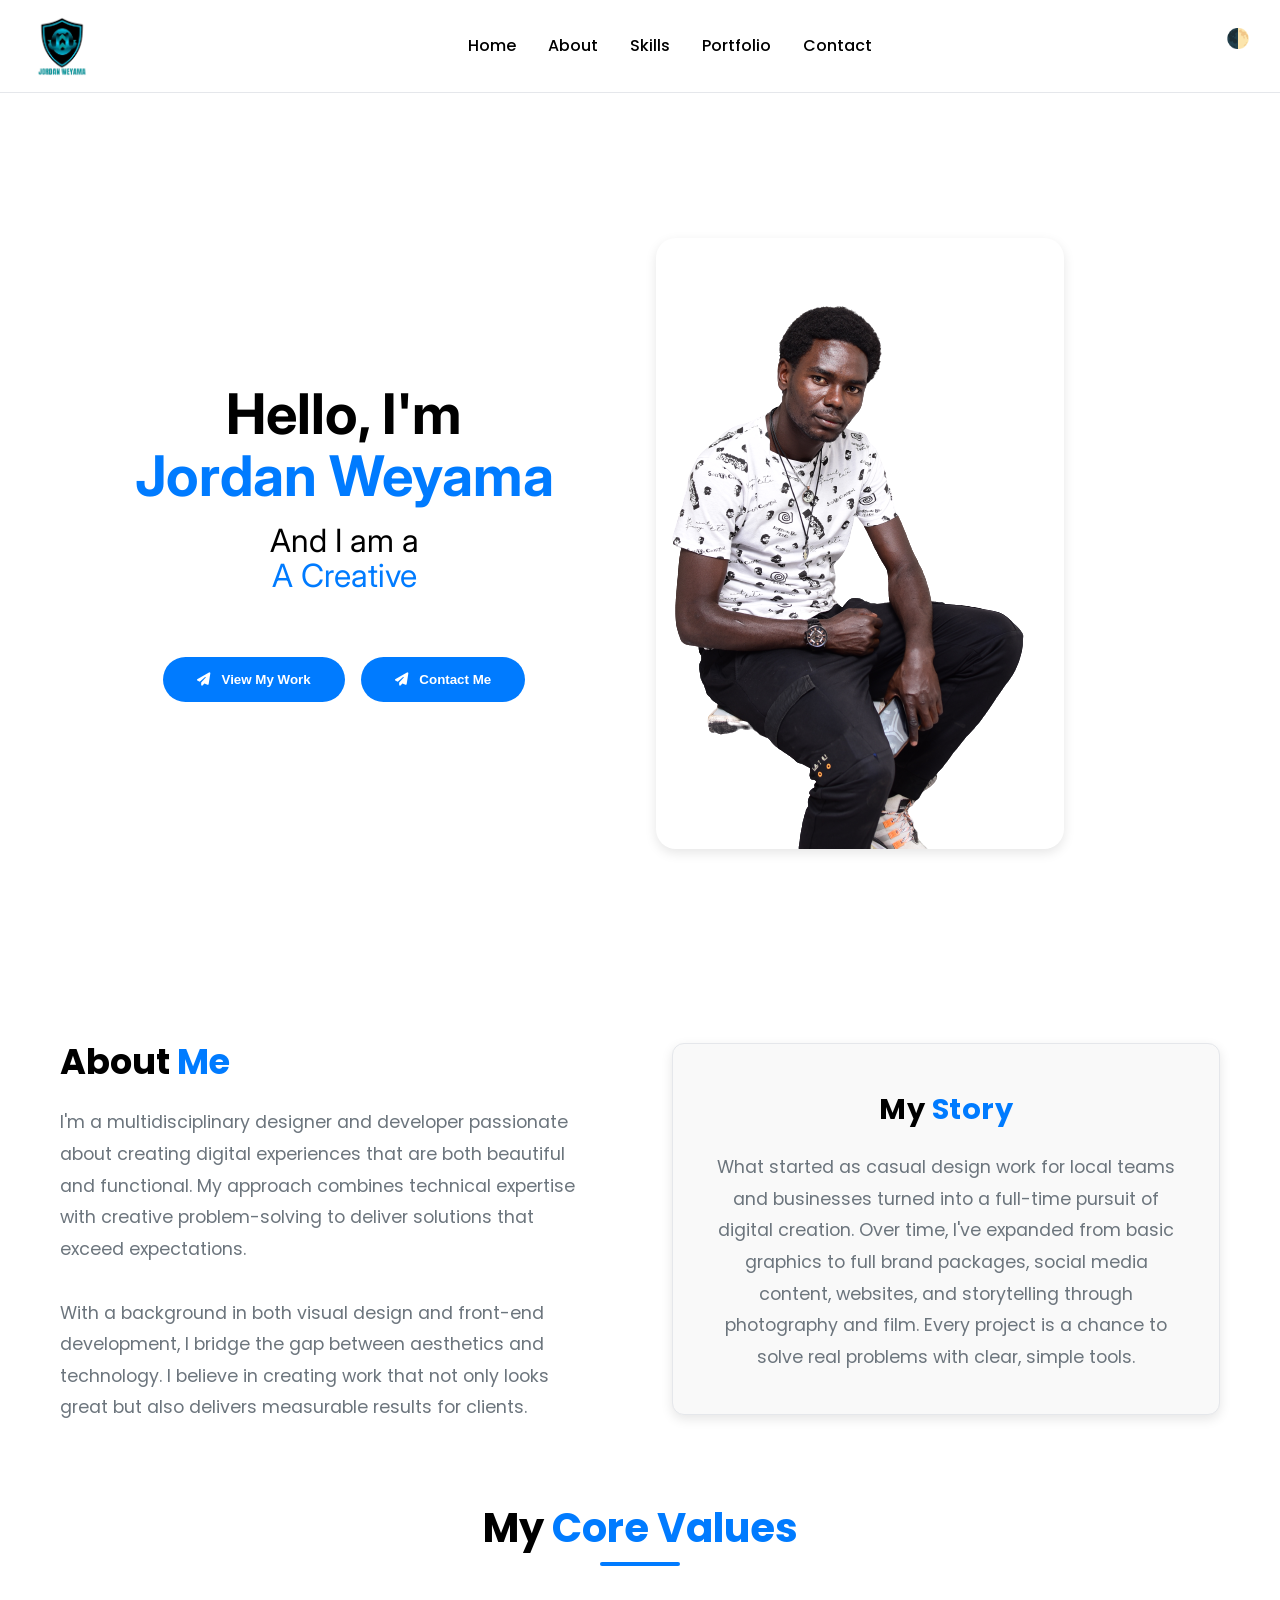
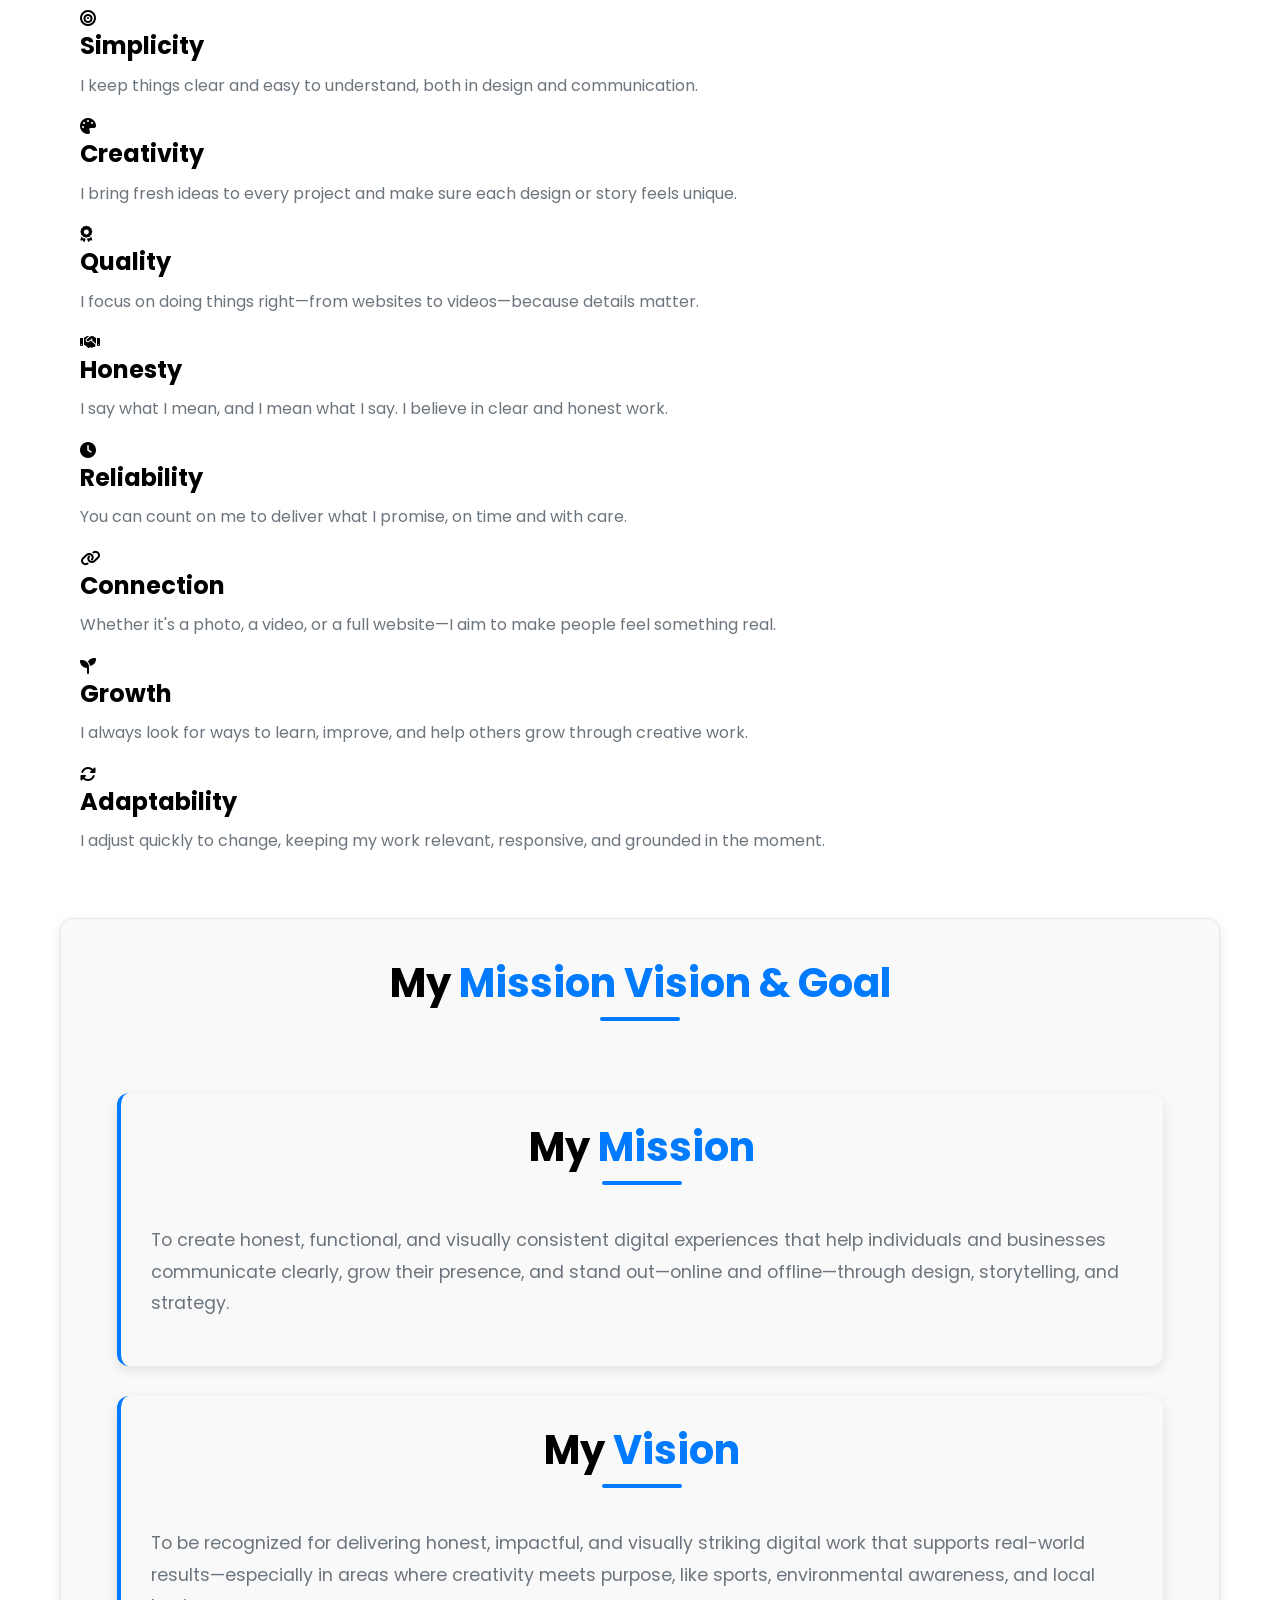
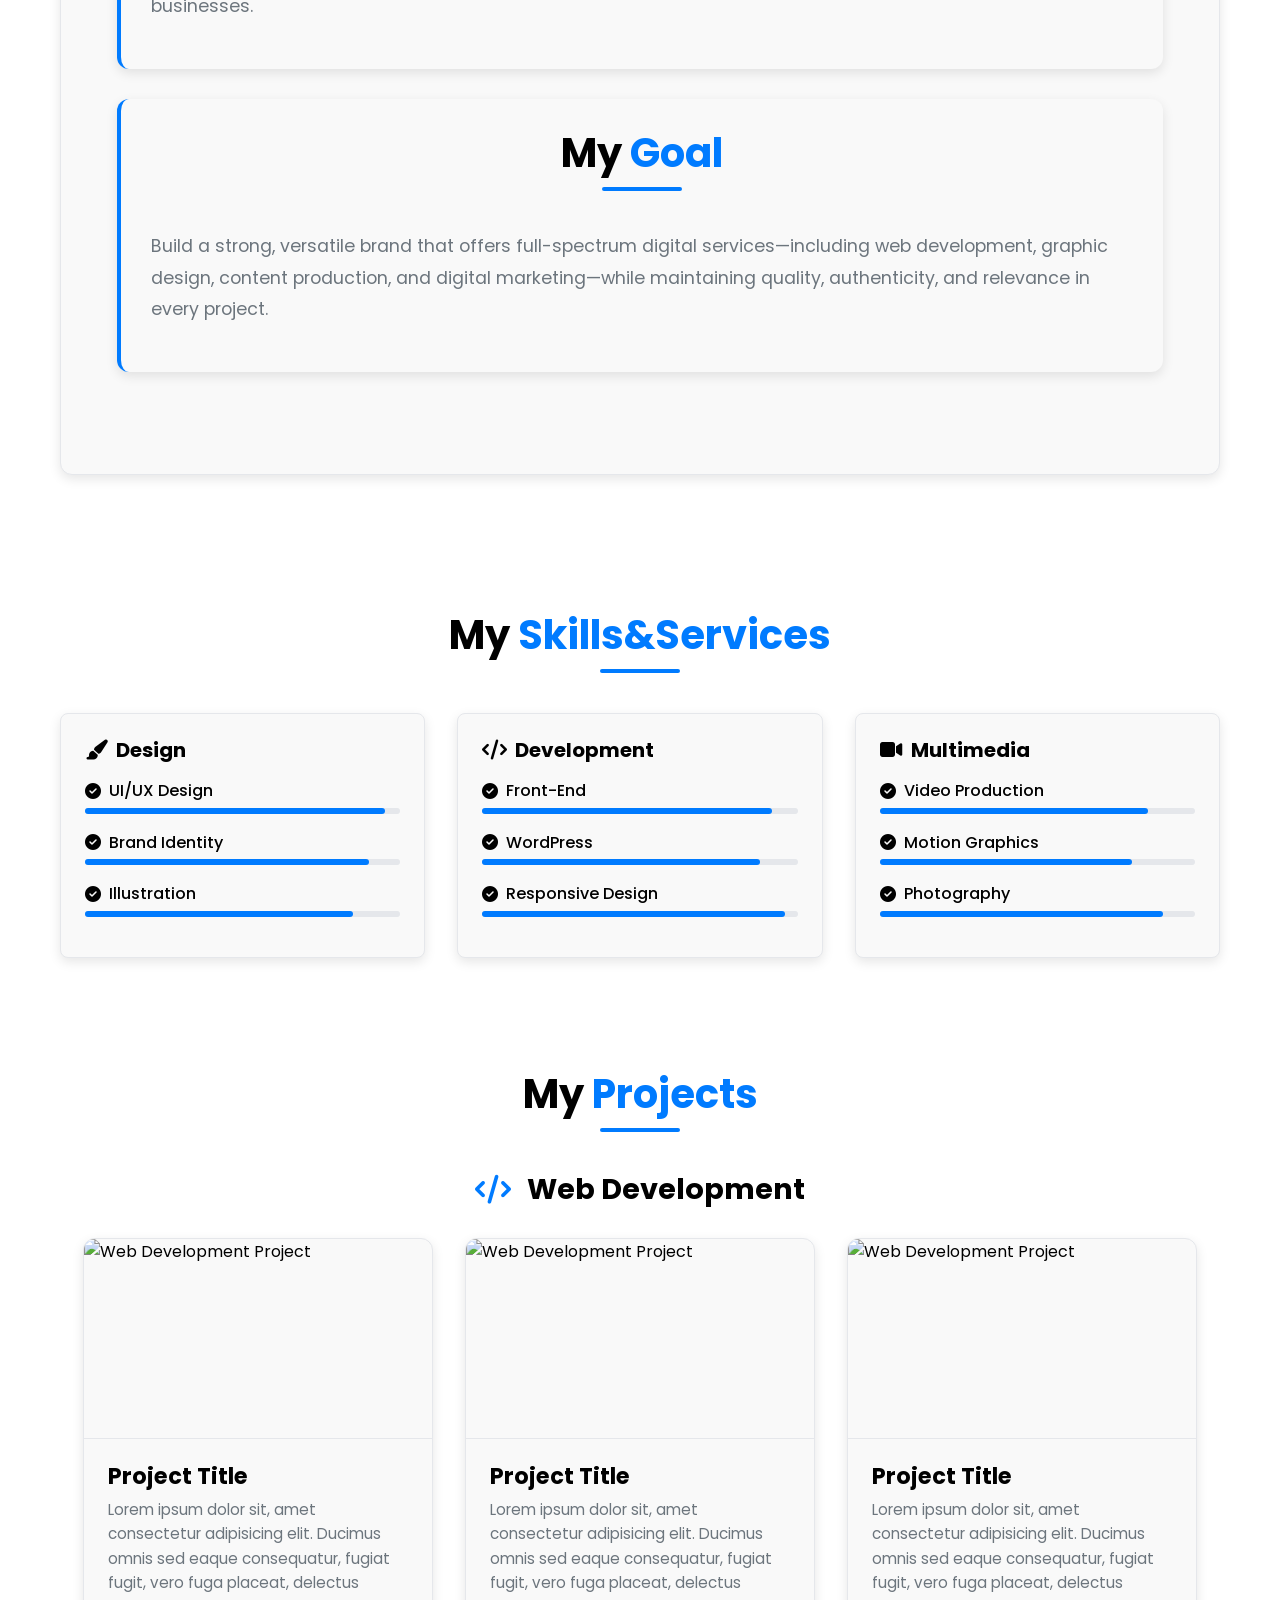
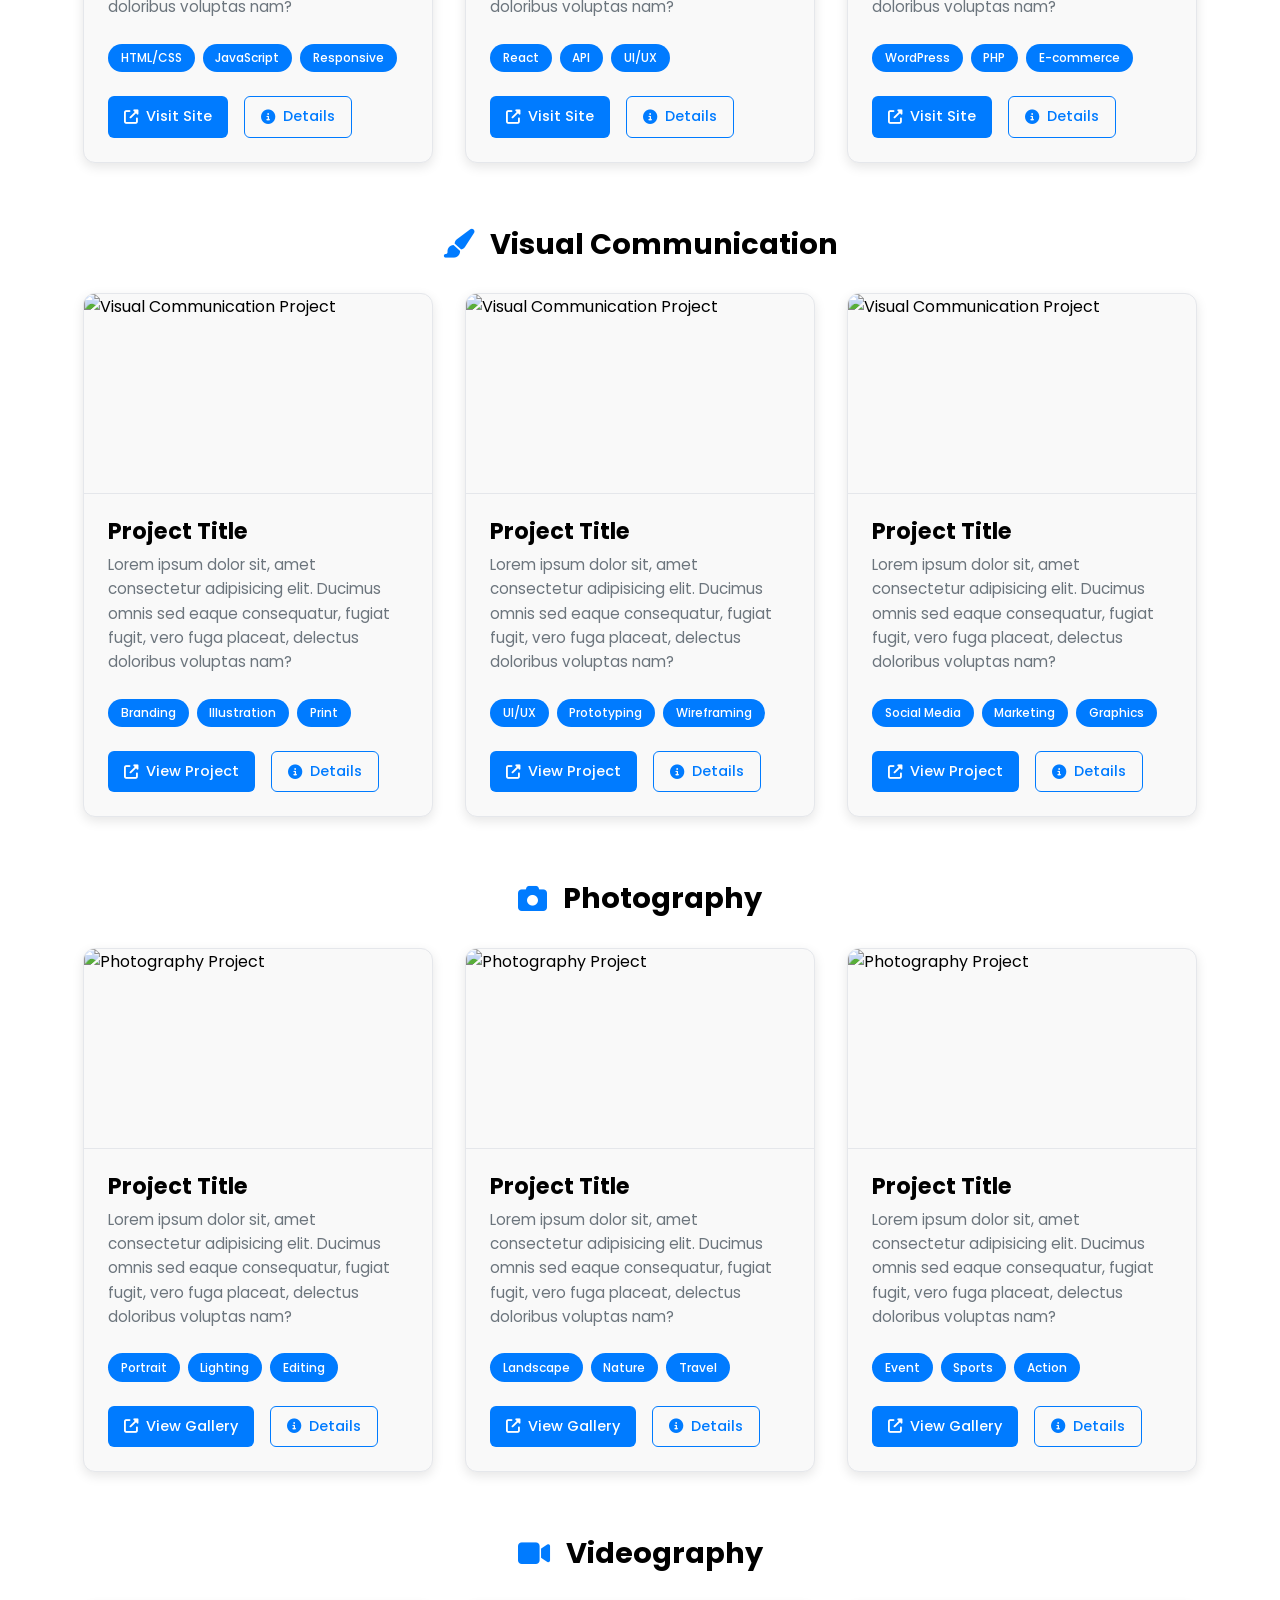
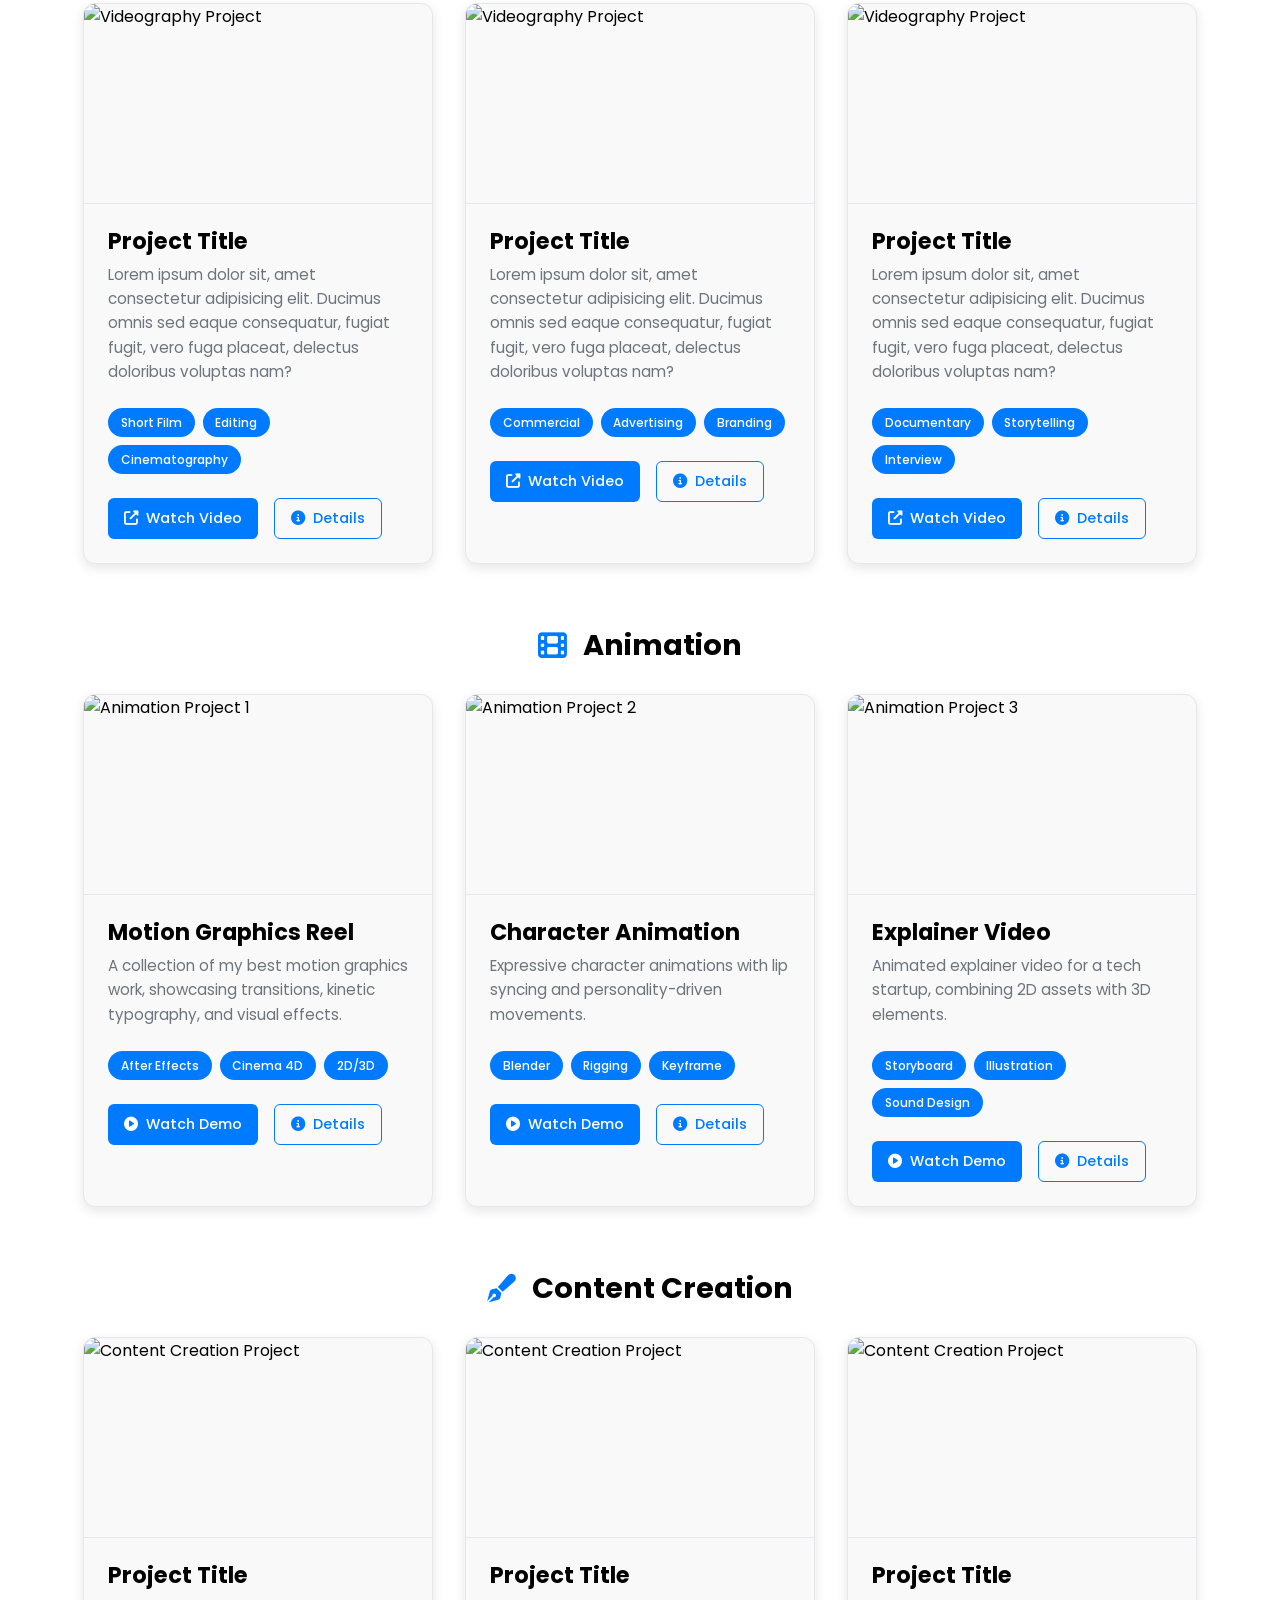
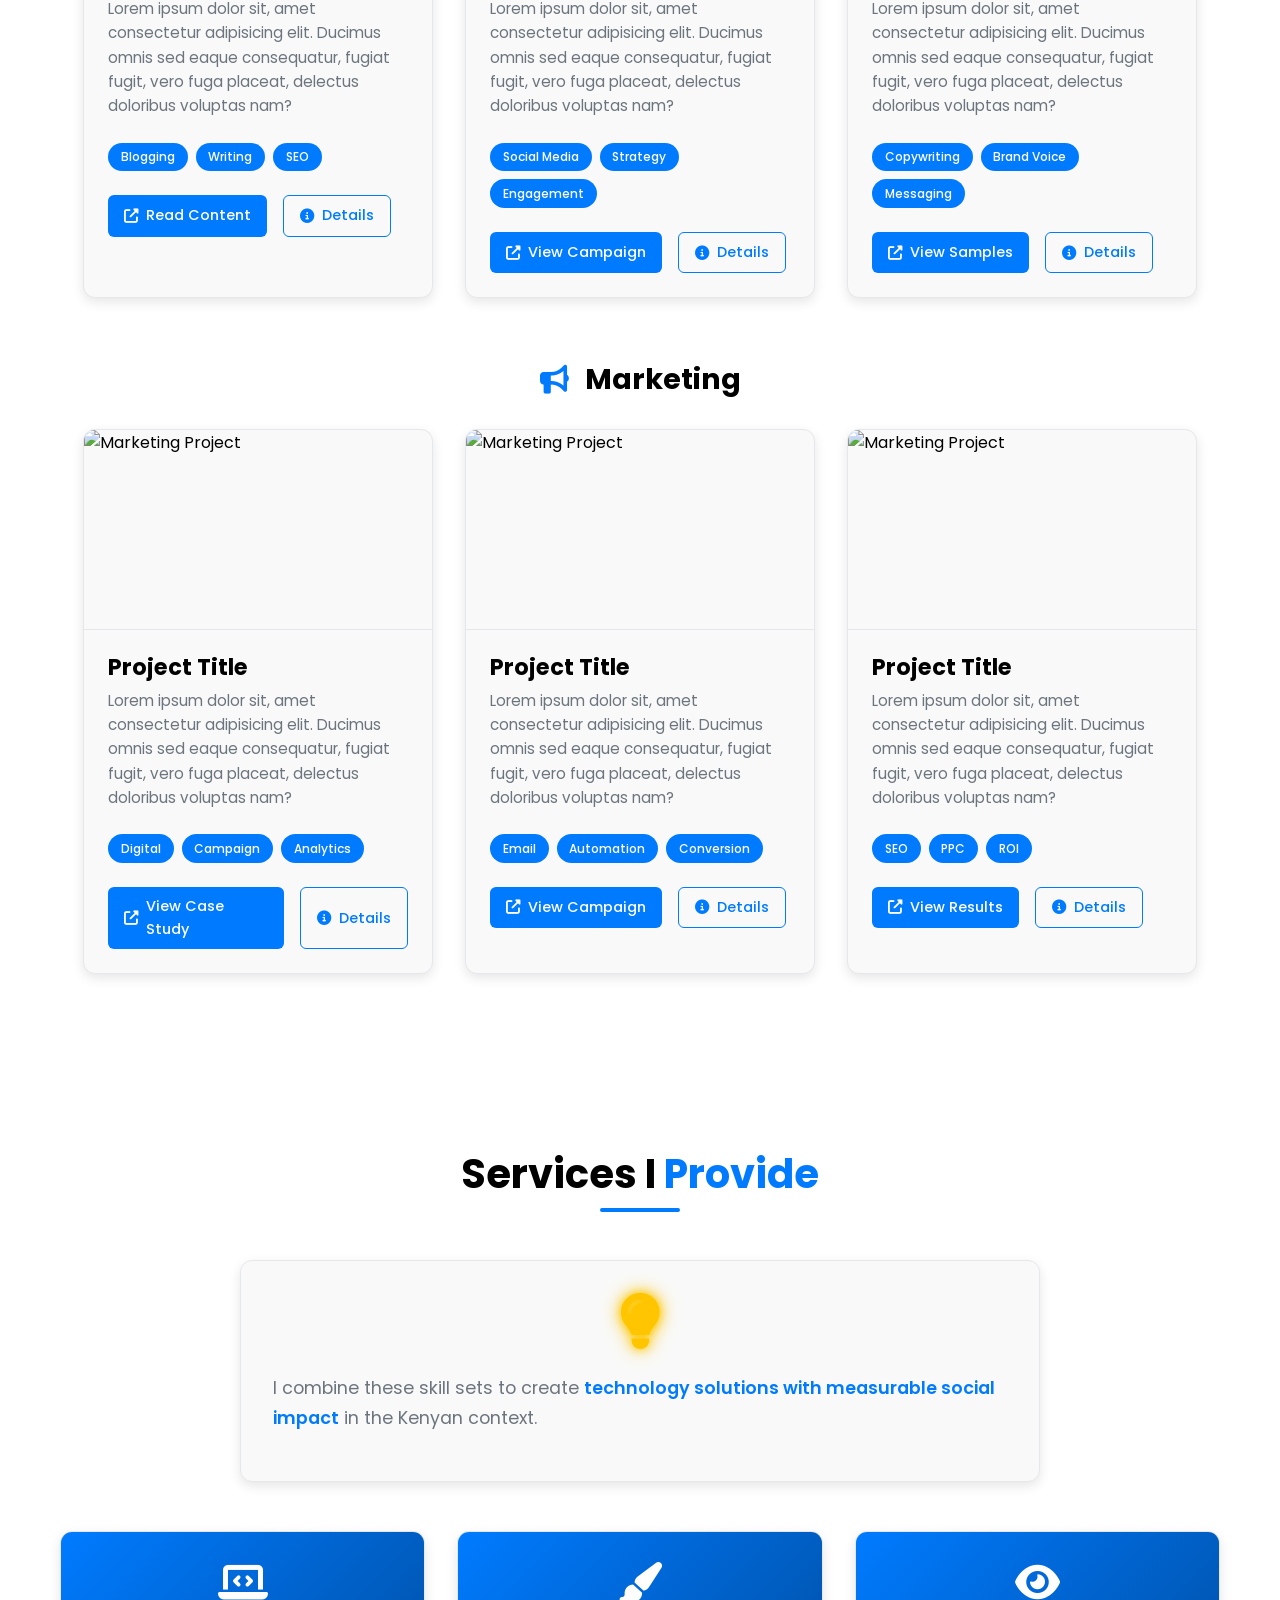
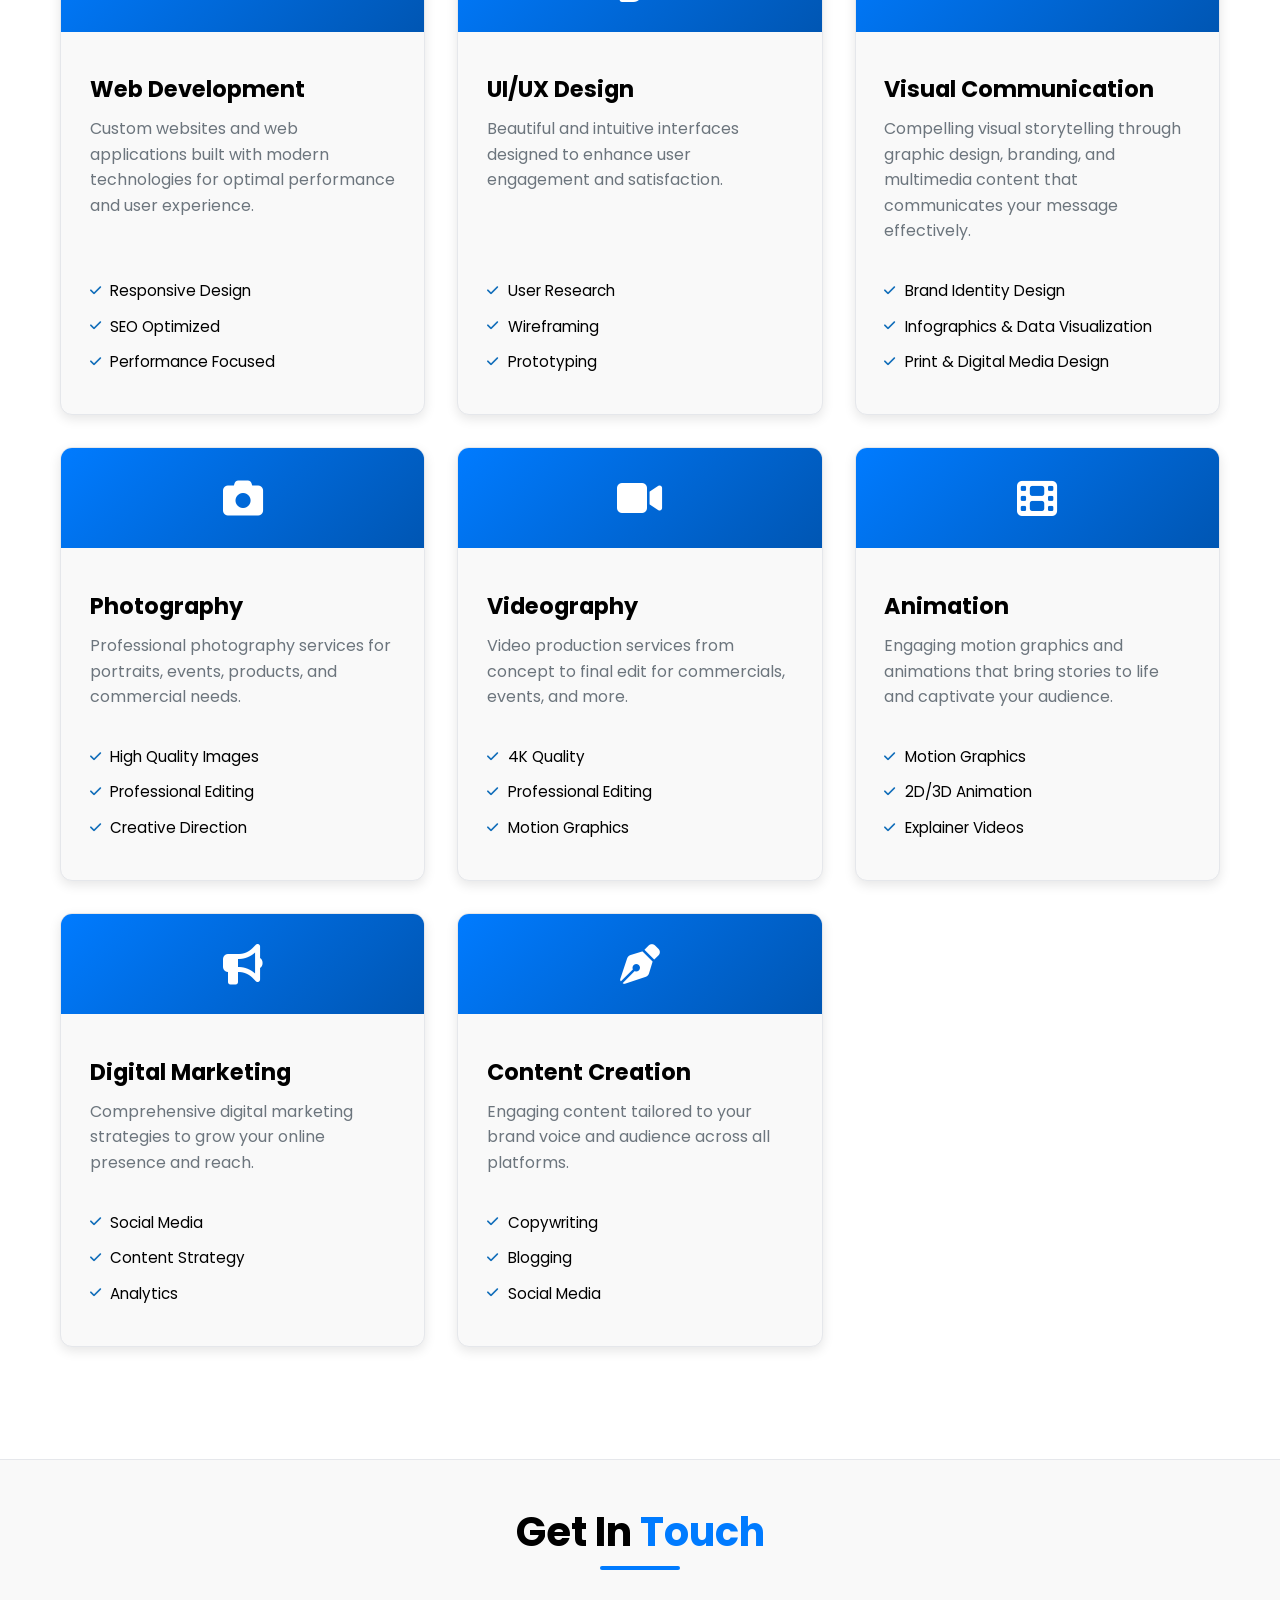
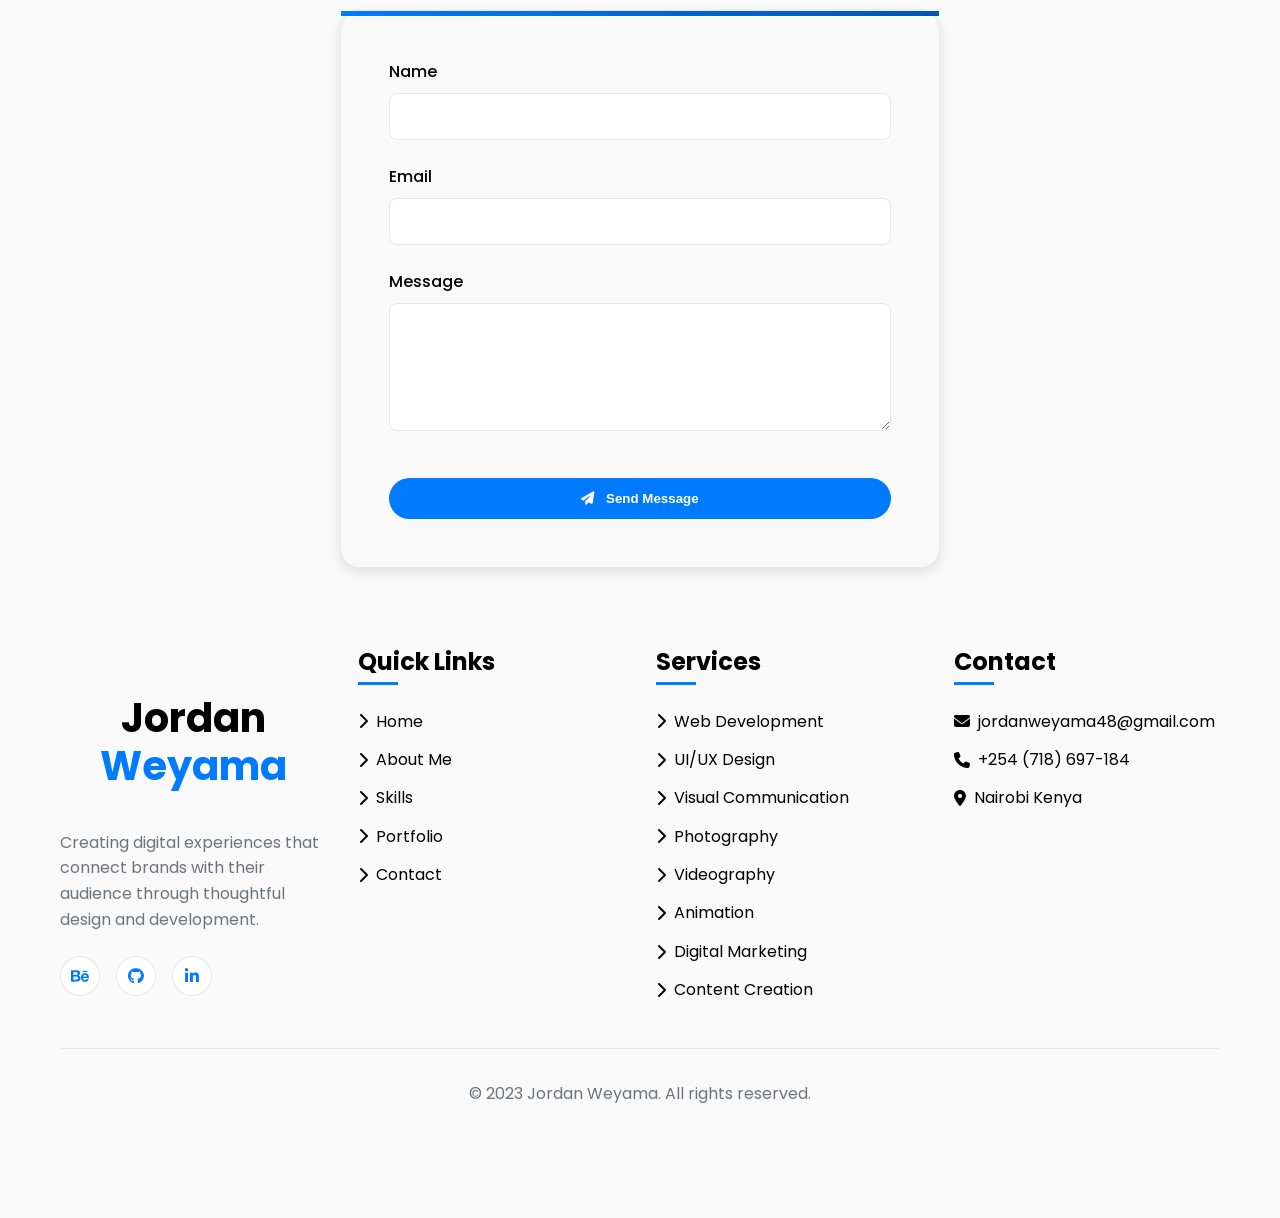
==== index.html @ 9fb76b22 "Update index.html" ====
<!DOCTYPE html>
<html lang="en">
<head>
    <meta charset="UTF-8">
    <meta name="viewport" content="width=device-width, initial-scale=1.0">
    <title>Jordan Weyama - Creative Portfolio</title>
    <link rel="stylesheet" href="creative.css">
    <link href="https://fonts.googleapis.com/css2?family=Poppins:wght@300;400;500;600;700&family=Inter:wght@400;500;700&display=swap" rel="stylesheet">
    <link rel="stylesheet" href="https://cdnjs.cloudflare.com/ajax/libs/font-awesome/6.4.0/css/all.min.css">
 </head>
<body>

    <!-- Header -->
    <header class="site-header">
        <div class="logo">
            <img src="Images/WhatsApp_Image_2025-04-01_at_12.10.46-removebg-preview.png" alt="Jordan Weyama Logo">
        </div>
        <nav class="main-nav">
            <a href="#" data-description="">Home</a>
            <a href="#about">About</a>
            <a href="#skills">Skills</a>
            <a href="#portfolio">Portfolio</a>
            <a href="#contact">Contact</a>
        </nav>
        <button class="theme-toggle">🌓</button>
    </header>

    <!-- Hero Section -->
    <section class="hero-grid">
        <div class="hero-content">
            <h1 class="hero-title">
                Hello, I'm <span class="fade-in-out"> <br>Jordan Weyama</span>
            </h1>
            <h2 class="hero-title">
                 And I am a <span class="fade-in-out"> <br>A Creative</span></h2>
            <div class="cta-group">
                <button class="btn btn-primary" onclick="window.location.href='#portfolio'">
                    <i class="fas fa-paper-plane"></i> View My Work
                </button>
                <button class="btn btn-outline" onclick="window.location.href='#contact'">
                    <i class="fas fa-paper-plane"></i> Contact Me
                </button>
            </div>
        </div>
        <div class="profile-image">
            <img src="Images/DSC_2837-removebg-preview-removebg-preview1.png" alt="Jordan Weyama Profile Photo" class="profile-photo">
        </div>
    </section>

    <!-- About Section -->
    <section id="about" class="container">
        <div class="about-grid">
            <div class="about-content">
                <div class="about-text">
                    <h2>About <span>Me</span></h2>
                    <p class="bio">
                        I'm a multidisciplinary designer and developer passionate about creating digital 
                        experiences that are both beautiful and functional. My approach combines technical 
                        expertise with creative problem-solving to deliver solutions that exceed expectations.
                    </p>
                    <p class="bio">
                        With a background in both visual design and front-end development, I bridge the gap 
                        between aesthetics and technology. I believe in creating work that not only looks 
                        great but also delivers measurable results for clients.
                    </p>
                </div>
            </div>
            <div class="about-story-box">
                <div class="about-story">
                    <h2>My <span>Story</span></h2>
                    <p>
                        What started as casual design work for local teams and businesses turned into a full-time 
                        pursuit of digital creation. Over time, I've expanded from basic graphics to full brand 
                        packages, social media content, websites, and storytelling through photography and film. 
                        Every project is a chance to solve real problems with clear, simple tools.
                    </p>
                </div>
            </div>
        </div>
        <section id="values" class="container">
            <h2 class="section-title">My <span>Core Values</span></h2>
            
            <!-- Core Values Grid -->
            <div class="core-values-grid">
                <div class="core-value">
                    <i class="fas fa-bullseye"></i>
                    <h3>Simplicity</h3>
                    <p>I keep things clear and easy to understand, both in design and communication.</p>
                </div>
                <div class="core-value">
                    <i class="fas fa-palette"></i>
                    <h3>Creativity</h3>
                    <p>I bring fresh ideas to every project and make sure each design or story feels unique.</p>
                </div>
                <div class="core-value">
                    <i class="fas fa-award"></i>
                    <h3>Quality</h3>
                    <p>I focus on doing things right—from websites to videos—because details matter.</p>
                </div>
                <div class="core-value">
                    <i class="fas fa-handshake"></i>
                    <h3>Honesty</h3>
                    <p>I say what I mean, and I mean what I say. I believe in clear and honest work.</p>
                </div>
                <div class="core-value">
                    <i class="fas fa-clock"></i>
                    <h3>Reliability</h3>
                    <p>You can count on me to deliver what I promise, on time and with care.</p>
                </div>
                <div class="core-value">
                    <i class="fas fa-link"></i>
                    <h3>Connection</h3>
                    <p>Whether it's a photo, a video, or a full website—I aim to make people feel something real.</p>
                </div>
                <div class="core-value">
                    <i class="fas fa-seedling"></i>
                    <h3>Growth</h3>
                    <p>I always look for ways to learn, improve, and help others grow through creative work.</p>
                </div>
                <div class="core-value">
                    <i class="fas fa-sync-alt"></i>
                    <h3>Adaptability</h3>
                    <p>I adjust quickly to change, keeping my work relevant, responsive, and grounded in the moment.</p>
                </div>
            </div>
        </section>

        <!-- Mission & Stats Section -->
        <div class="highlight-box">
            <h2 class="section-title">My <span>Mission Vision & Goal</span></h2>
            <div class="content-wrapper">
                <!-- Left Column: Mission, Vision & Goals -->
                <div class="mission-column">
                    <div class="content-block">
                        <h2 class="section-title">My <span>Mission</span></h3>
                        <p>
                            To create honest, functional, and visually consistent digital experiences that help 
                            individuals and businesses communicate clearly, grow their presence, and stand out—online 
                            and offline—through design, storytelling, and strategy.
                        </p>
                    </div>
                    <div class="content-block">
                        <h2 class="section-title">My <span>Vision</span></h3>
                        <p>
                            To be recognized for delivering honest, impactful, and visually striking digital work 
                            that supports real-world results—especially in areas where creativity meets purpose, 
                            like sports, environmental awareness, and local businesses.
                        </p>
                    </div>
                    <div class="content-block">
                        <h2 class="section-title">My <span>Goal</span></h3>
                        <p>
                            Build a strong, versatile brand that offers full-spectrum digital services—including 
                            web development, graphic design, content production, and digital marketing—while 
                            maintaining quality, authenticity, and relevance in every project.
                        </p>
                    </div>
                </div>
            </div>
        </div>
    </section>

    <!-- Skills&Services Section -->
    <section id="skills" class="container">
        <h2 class="section-title">My <span>Skills&Services</span></h2>
        <div class="skills-grid">
            <div class="skill-category">
                <h3><i class="fas fa-paint-brush"></i> Design</h3>
                <ul class="skill-list">
                    <li>
                        <div class="skill-name">
                            <i class="fas fa-check-circle"></i>
                            <span>UI/UX Design</span>
                        </div>
                        <div class="skill-level">
                            <div class="skill-level-bar" style="width: 95%"></div>
                        </div>
                    </li>
                    <li>
                        <div class="skill-name">
                            <i class="fas fa-check-circle"></i>
                            <span>Brand Identity</span>
                        </div>
                        <div class="skill-level">
                            <div class="skill-level-bar" style="width: 90%"></div>
                        </div>
                    </li>
                    <li>
                        <div class="skill-name">
                            <i class="fas fa-check-circle"></i>
                            <span>Illustration</span>
                        </div>
                        <div class="skill-level">
                            <div class="skill-level-bar" style="width: 85%"></div>
                        </div>
                    </li>
                </ul>
            </div>
            
            <div class="skill-category">
                <h3><i class="fas fa-code"></i> Development</h3>
                <ul class="skill-list">
                    <li>
                        <div class="skill-name">
                            <i class="fas fa-check-circle"></i>
                            <span>Front-End</span>
                        </div>
                        <div class="skill-level">
                            <div class="skill-level-bar" style="width: 92%"></div>
                        </div>
                    </li>
                    <li>
                        <div class="skill-name">
                            <i class="fas fa-check-circle"></i>
                            <span>WordPress</span>
                        </div>
                        <div class="skill-level">
                            <div class="skill-level-bar" style="width: 88%"></div>
                        </div>
                    </li>
                    <li>
                        <div class="skill-name">
                            <i class="fas fa-check-circle"></i>
                            <span>Responsive Design</span>
                        </div>
                        <div class="skill-level">
                            <div class="skill-level-bar" style="width: 96%"></div>
                        </div>
                    </li>
                </ul>
            </div>
            
            <div class="skill-category">
                <h3><i class="fas fa-video"></i> Multimedia</h3>
                <ul class="skill-list">
                    <li>
                        <div class="skill-name">
                            <i class="fas fa-check-circle"></i>
                            <span>Video Production</span>
                        </div>
                        <div class="skill-level">
                            <div class="skill-level-bar" style="width: 85%"></div>
                        </div>
                    </li>
                    <li>
                        <div class="skill-name">
                            <i class="fas fa-check-circle"></i>
                            <span>Motion Graphics</span>
                        </div>
                        <div class="skill-level">
                            <div class="skill-level-bar" style="width: 80%"></div>
                        </div>
                    </li>
                    <li>
                        <div class="skill-name">
                            <i class="fas fa-check-circle"></i>
                            <span>Photography</span>
                        </div>
                        <div class="skill-level">
                            <div class="skill-level-bar" style="width: 90%"></div>
                        </div>
                    </li>
                </ul>
            </div>
        </div>
    </section>

    <!-- Portfolio Section -->
    <section id="portfolio" class="container projects-section">
        <h2 class="section-title">My <span>Projects</span></h2>
        
        <!-- Web Development Projects -->
        <div class="category-section">
            <h3 class="category-title">
                <i class="fas fa-code"></i> Web Development
            </h3>
            <div class="projects-container">
                <div class="project-card">
                    <div class="project-image">
                        <img src="images/_Projects" alt="Web Development Project">
                    </div>
                    <div class="project-content">
                        <h3 class="project-title">Project Title</h3>
                        <p class="project-description">
                            Lorem ipsum dolor sit, amet consectetur adipisicing elit. Ducimus omnis sed eaque consequatur, fugiat fugit, vero fuga placeat, delectus doloribus voluptas nam?
                        </p>
                        <div class="project-tags">
                            <span class="project-tag">HTML/CSS</span>
                            <span class="project-tag">JavaScript</span>
                            <span class="project-tag">Responsive</span>
                        </div>
                        <div class="project-links">
                            <a href="#" class="project-link project-link-primary">
                                <i class="fas fa-external-link-alt"></i> Visit Site
                            </a>
                            <a href="#" class="project-link project-link-secondary">
                                <i class="fas fa-info-circle"></i> Details
                            </a>
                        </div>
                    </div>
                </div>
                
                <div class="project-card">
                    <div class="project-image">
                        <img src="images/_Projects" alt="Web Development Project">
                    </div>
                    <div class="project-content">
                        <h3 class="project-title">Project Title</h3>
                        <p class="project-description">
                            Lorem ipsum dolor sit, amet consectetur adipisicing elit. Ducimus omnis sed eaque consequatur, fugiat fugit, vero fuga placeat, delectus doloribus voluptas nam?
                        </p>
                        <div class="project-tags">
                            <span class="project-tag">React</span>
                            <span class="project-tag">API</span>
                            <span class="project-tag">UI/UX</span>
                        </div>
                        <div class="project-links">
                            <a href="#" class="project-link project-link-primary">
                                <i class="fas fa-external-link-alt"></i> Visit Site
                            </a>
                            <a href="#" class="project-link project-link-secondary">
                                <i class="fas fa-info-circle"></i> Details
                            </a>
                        </div>
                    </div>
                </div>
                
                <div class="project-card">
                    <div class="project-image">
                        <img src="images/_Projects" alt="Web Development Project">
                    </div>
                    <div class="project-content">
                        <h3 class="project-title">Project Title</h3>
                        <p class="project-description">
                            Lorem ipsum dolor sit, amet consectetur adipisicing elit. Ducimus omnis sed eaque consequatur, fugiat fugit, vero fuga placeat, delectus doloribus voluptas nam?
                        </p>
                        <div class="project-tags">
                            <span class="project-tag">WordPress</span>
                            <span class="project-tag">PHP</span>
                            <span class="project-tag">E-commerce</span>
                        </div>
                        <div class="project-links">
                            <a href="#" class="project-link project-link-primary">
                                <i class="fas fa-external-link-alt"></i> Visit Site
                            </a>
                            <a href="#" class="project-link project-link-secondary">
                                <i class="fas fa-info-circle"></i> Details
                            </a>
                        </div>
                    </div>
                </div>
            </div>
        </div>
        
        <!-- Visual Communication Projects -->
        <div class="category-section">
            <h3 class="category-title">
                <i class="fas fa-paint-brush"></i> Visual Communication
            </h3>
            <div class="projects-container">
                <div class="project-card">
                    <div class="project-image">
                        <img src="images/_Projects" alt="Visual Communication Project">
                    </div>
                    <div class="project-content">
                        <h3 class="project-title">Project Title</h3>
                        <p class="project-description">
                            Lorem ipsum dolor sit, amet consectetur adipisicing elit. Ducimus omnis sed eaque consequatur, fugiat fugit, vero fuga placeat, delectus doloribus voluptas nam?
                        </p>
                        <div class="project-tags">
                            <span class="project-tag">Branding</span>
                            <span class="project-tag">Illustration</span>
                            <span class="project-tag">Print</span>
                        </div>
                        <div class="project-links">
                            <a href="#" class="project-link project-link-primary">
                                <i class="fas fa-external-link-alt"></i> View Project
                            </a>
                            <a href="#" class="project-link project-link-secondary">
                                <i class="fas fa-info-circle"></i> Details
                            </a>
                        </div>
                    </div>
                </div>
                
                <div class="project-card">
                    <div class="project-image">
                        <img src="images/_Projects" alt="Visual Communication Project">
                    </div>
                    <div class="project-content">
                        <h3 class="project-title">Project Title</h3>
                        <p class="project-description">
                            Lorem ipsum dolor sit, amet consectetur adipisicing elit. Ducimus omnis sed eaque consequatur, fugiat fugit, vero fuga placeat, delectus doloribus voluptas nam?
                        </p>
                        <div class="project-tags">
                            <span class="project-tag">UI/UX</span>
                            <span class="project-tag">Prototyping</span>
                            <span class="project-tag">Wireframing</span>
                        </div>
                        <div class="project-links">
                            <a href="#" class="project-link project-link-primary">
                                <i class="fas fa-external-link-alt"></i> View Project
                            </a>
                            <a href="#" class="project-link project-link-secondary">
                                <i class="fas fa-info-circle"></i> Details
                            </a>
                        </div>
                    </div>
                </div>
                
                <div class="project-card">
                    <div class="project-image">
                        <img src="images/_Projects" alt="Visual Communication Project">
                    </div>
                    <div class="project-content">
                        <h3 class="project-title">Project Title</h3>
                        <p class="project-description">
                            Lorem ipsum dolor sit, amet consectetur adipisicing elit. Ducimus omnis sed eaque consequatur, fugiat fugit, vero fuga placeat, delectus doloribus voluptas nam?
                        </p>
                        <div class="project-tags">
                            <span class="project-tag">Social Media</span>
                            <span class="project-tag">Marketing</span>
                            <span class="project-tag">Graphics</span>
                        </div>
                        <div class="project-links">
                            <a href="#" class="project-link project-link-primary">
                                <i class="fas fa-external-link-alt"></i> View Project
                            </a>
                            <a href="#" class="project-link project-link-secondary">
                                <i class="fas fa-info-circle"></i> Details
                            </a>
                        </div>
                    </div>
                </div>
            </div>
        </div>
        
        <!-- Photography Projects -->
        <div class="category-section">
            <h3 class="category-title">
                <i class="fas fa-camera"></i> Photography
            </h3>
            <div class="projects-container">
                <div class="project-card">
                    <div class="project-image">
                        <img src="images/_Projects" alt="Photography Project">
                    </div>
                    <div class="project-content">
                        <h3 class="project-title">Project Title</h3>
                        <p class="project-description">
                            Lorem ipsum dolor sit, amet consectetur adipisicing elit. Ducimus omnis sed eaque consequatur, fugiat fugit, vero fuga placeat, delectus doloribus voluptas nam?
                        </p>
                        <div class="project-tags">
                            <span class="project-tag">Portrait</span>
                            <span class="project-tag">Lighting</span>
                            <span class="project-tag">Editing</span>
                        </div>
                        <div class="project-links">
                            <a href="#" class="project-link project-link-primary">
                                <i class="fas fa-external-link-alt"></i> View Gallery
                            </a>
                            <a href="#" class="project-link project-link-secondary">
                                <i class="fas fa-info-circle"></i> Details
                            </a>
                        </div>
                    </div>
                </div>
                
                <div class="project-card">
                    <div class="project-image">
                        <img src="images/_Projects" alt="Photography Project">
                    </div>
                    <div class="project-content">
                        <h3 class="project-title">Project Title</h3>
                        <p class="project-description">
                            Lorem ipsum dolor sit, amet consectetur adipisicing elit. Ducimus omnis sed eaque consequatur, fugiat fugit, vero fuga placeat, delectus doloribus voluptas nam?
                        </p>
                        <div class="project-tags">
                            <span class="project-tag">Landscape</span>
                            <span class="project-tag">Nature</span>
                            <span class="project-tag">Travel</span>
                        </div>
                        <div class="project-links">
                            <a href="#" class="project-link project-link-primary">
                                <i class="fas fa-external-link-alt"></i> View Gallery
                            </a>
                            <a href="#" class="project-link project-link-secondary">
                                <i class="fas fa-info-circle"></i> Details
                            </a>
                        </div>
                    </div>
                </div>
                
                <div class="project-card">
                    <div class="project-image">
                        <img src="images/_Projects" alt="Photography Project">
                    </div>
                    <div class="project-content">
                        <h3 class="project-title">Project Title</h3>
                        <p class="project-description">
                            Lorem ipsum dolor sit, amet consectetur adipisicing elit. Ducimus omnis sed eaque consequatur, fugiat fugit, vero fuga placeat, delectus doloribus voluptas nam?
                        </p>
                        <div class="project-tags">
                            <span class="project-tag">Event</span>
                            <span class="project-tag">Sports</span>
                            <span class="project-tag">Action</span>
                        </div>
                        <div class="project-links">
                            <a href="#" class="project-link project-link-primary">
                                <i class="fas fa-external-link-alt"></i> View Gallery
                            </a>
                            <a href="#" class="project-link project-link-secondary">
                                <i class="fas fa-info-circle"></i> Details
                            </a>
                        </div>
                    </div>
                </div>
            </div>
        </div>
        
        <!-- Videography Projects -->
        <div class="category-section">
            <h3 class="category-title">
                <i class="fas fa-video"></i> Videography
            </h3>
            <div class="projects-container">
                <div class="project-card">
                    <div class="project-image">
                        <img src="images/_Projects" alt="Videography Project">
                    </div>
                    <div class="project-content">
                        <h3 class="project-title">Project Title</h3>
                        <p class="project-description">
                            Lorem ipsum dolor sit, amet consectetur adipisicing elit. Ducimus omnis sed eaque consequatur, fugiat fugit, vero fuga placeat, delectus doloribus voluptas nam?
                        </p>
                        <div class="project-tags">
                            <span class="project-tag">Short Film</span>
                            <span class="project-tag">Editing</span>
                            <span class="project-tag">Cinematography</span>
                        </div>
                        <div class="project-links">
                            <a href="#" class="project-link project-link-primary">
                                <i class="fas fa-external-link-alt"></i> Watch Video
                            </a>
                            <a href="#" class="project-link project-link-secondary">
                                <i class="fas fa-info-circle"></i> Details
                            </a>
                        </div>
                    </div>
                </div>
                
                <div class="project-card">
                    <div class="project-image">
                        <img src="images/_Projects" alt="Videography Project">
                    </div>
                    <div class="project-content">
                        <h3 class="project-title">Project Title</h3>
                        <p class="project-description">
                            Lorem ipsum dolor sit, amet consectetur adipisicing elit. Ducimus omnis sed eaque consequatur, fugiat fugit, vero fuga placeat, delectus doloribus voluptas nam?
                        </p>
                        <div class="project-tags">
                            <span class="project-tag">Commercial</span>
                            <span class="project-tag">Advertising</span>
                            <span class="project-tag">Branding</span>
                        </div>
                        <div class="project-links">
                            <a href="#" class="project-link project-link-primary">
                                <i class="fas fa-external-link-alt"></i> Watch Video
                            </a>
                            <a href="#" class="project-link project-link-secondary">
                                <i class="fas fa-info-circle"></i> Details
                            </a>
                        </div>
                    </div>
                </div>
                
                <div class="project-card">
                    <div class="project-image">
                        <img src="images/_Projects" alt="Videography Project">
                    </div>
                    <div class="project-content">
                        <h3 class="project-title">Project Title</h3>
                        <p class="project-description">
                            Lorem ipsum dolor sit, amet consectetur adipisicing elit. Ducimus omnis sed eaque consequatur, fugiat fugit, vero fuga placeat, delectus doloribus voluptas nam?
                        </p>
                        <div class="project-tags">
                            <span class="project-tag">Documentary</span>
                            <span class="project-tag">Storytelling</span>
                            <span class="project-tag">Interview</span>
                        </div>
                        <div class="project-links">
                            <a href="#" class="project-link project-link-primary">
                                <i class="fas fa-external-link-alt"></i> Watch Video
                            </a>
                            <a href="#" class="project-link project-link-secondary">
                                <i class="fas fa-info-circle"></i> Details
                            </a>
                        </div>
                    </div>
                </div>
            </div>
        </div>

        <!-- Animation Projects -->
        <div class="category-section">
            <h3 class="category-title">
                <i class="fas fa-film"></i> Animation
            </h3>
            <div class="projects-container">
                <div class="project-card animation-card">
                    <div class="project-image">
                        <img src="images/animation1.jpg" alt="Animation Project 1">
                        <div class="play-button">
                            <i class="fas fa-play"></i>
                        </div>
                    </div>
                    <div class="project-content">
                        <h3 class="project-title">Motion Graphics Reel</h3>
                        <p class="project-description">
                            A collection of my best motion graphics work, showcasing transitions, kinetic typography, and visual effects.
                        </p>
                        <div class="project-tags">
                            <span class="project-tag">After Effects</span>
                            <span class="project-tag">Cinema 4D</span>
                            <span class="project-tag">2D/3D</span>
                        </div>
                        <div class="project-links">
                            <a href="#" class="project-link project-link-primary">
                                <i class="fas fa-play-circle"></i> Watch Demo
                            </a>
                            <a href="#" class="project-link project-link-secondary">
                                <i class="fas fa-info-circle"></i> Details
                            </a>
                        </div>
                    </div>
                </div>
                
                <div class="project-card animation-card">
                    <div class="project-image">
                        <img src="images/animation2.jpg" alt="Animation Project 2">
                        <div class="play-button">
                            <i class="fas fa-play"></i>
                        </div>
                    </div>
                    <div class="project-content">
                        <h3 class="project-title">Character Animation</h3>
                        <p class="project-description">
                            Expressive character animations with lip syncing and personality-driven movements.
                        </p>
                        <div class="project-tags">
                            <span class="project-tag">Blender</span>
                            <span class="project-tag">Rigging</span>
                            <span class="project-tag">Keyframe</span>
                        </div>
                        <div class="project-links">
                            <a href="#" class="project-link project-link-primary">
                                <i class="fas fa-play-circle"></i> Watch Demo
                            </a>
                            <a href="#" class="project-link project-link-secondary">
                                <i class="fas fa-info-circle"></i> Details
                            </a>
                        </div>
                    </div>
                </div>
                
                <div class="project-card animation-card">
                    <div class="project-image">
                        <img src="images/animation3.jpg" alt="Animation Project 3">
                        <div class="play-button">
                            <i class="fas fa-play"></i>
                        </div>
                    </div>
                    <div class="project-content">
                        <h3 class="project-title">Explainer Video</h3>
                        <p class="project-description">
                            Animated explainer video for a tech startup, combining 2D assets with 3D elements.
                        </p>
                        <div class="project-tags">
                            <span class="project-tag">Storyboard</span>
                            <span class="project-tag">Illustration</span>
                            <span class="project-tag">Sound Design</span>
                        </div>
                        <div class="project-links">
                            <a href="#" class="project-link project-link-primary">
                                <i class="fas fa-play-circle"></i> Watch Demo
                            </a>
                            <a href="#" class="project-link project-link-secondary">
                                <i class="fas fa-info-circle"></i> Details
                            </a>
                        </div>
                    </div>
                </div>
            </div>
        </div>

        <!-- Content Creation Projects -->
        <div class="category-section">
            <h3 class="category-title">
                <i class="fas fa-pen-fancy"></i> Content Creation
            </h3>
            <div class="projects-container">
                <div class="project-card">
                    <div class="project-image">
                        <img src="images/_Projects" alt="Content Creation Project">
                    </div>
                    <div class="project-content">
                        <h3 class="project-title">Project Title</h3>
                        <p class="project-description">
                            Lorem ipsum dolor sit, amet consectetur adipisicing elit. Ducimus omnis sed eaque consequatur, fugiat fugit, vero fuga placeat, delectus doloribus voluptas nam?
                        </p>
                        <div class="project-tags">
                            <span class="project-tag">Blogging</span>
                            <span class="project-tag">Writing</span>
                            <span class="project-tag">SEO</span>
                        </div>
                        <div class="project-links">
                            <a href="#" class="project-link project-link-primary">
                                <i class="fas fa-external-link-alt"></i> Read Content
                            </a>
                            <a href="#" class="project-link project-link-secondary">
                                <i class="fas fa-info-circle"></i> Details
                            </a>
                        </div>
                    </div>
                </div>
                
                <div class="project-card">
                    <div class="project-image">
                        <img src="images/_Projects" alt="Content Creation Project">
                    </div>
                    <div class="project-content">
                        <h3 class="project-title">Project Title</h3>
                        <p class="project-description">
                            Lorem ipsum dolor sit, amet consectetur adipisicing elit. Ducimus omnis sed eaque consequatur, fugiat fugit, vero fuga placeat, delectus doloribus voluptas nam?
                        </p>
                        <div class="project-tags">
                            <span class="project-tag">Social Media</span>
                            <span class="project-tag">Strategy</span>
                            <span class="project-tag">Engagement</span>
                        </div>
                        <div class="project-links">
                            <a href="#" class="project-link project-link-primary">
                                <i class="fas fa-external-link-alt"></i> View Campaign
                            </a>
                            <a href="#" class="project-link project-link-secondary">
                                <i class="fas fa-info-circle"></i> Details
                            </a>
                        </div>
                    </div>
                </div>
                
                <div class="project-card">
                    <div class="project-image">
                        <img src="images/_Projects" alt="Content Creation Project">
                    </div>
                    <div class="project-content">
                        <h3 class="project-title">Project Title</h3>
                        <p class="project-description">
                            Lorem ipsum dolor sit, amet consectetur adipisicing elit. Ducimus omnis sed eaque consequatur, fugiat fugit, vero fuga placeat, delectus doloribus voluptas nam?
                        </p>
                        <div class="project-tags">
                            <span class="project-tag">Copywriting</span>
                            <span class="project-tag">Brand Voice</span>
                            <span class="project-tag">Messaging</span>
                        </div>
                        <div class="project-links">
                            <a href="#" class="project-link project-link-primary">
                                <i class="fas fa-external-link-alt"></i> View Samples
                            </a>
                            <a href="#" class="project-link project-link-secondary">
                                <i class="fas fa-info-circle"></i> Details
                            </a>
                        </div>
                    </div>
                </div>
            </div>
        </div>
        
        <!-- Marketing Projects -->
        <div class="category-section">
            <h3 class="category-title">
                <i class="fas fa-bullhorn"></i> Marketing
            </h3>
            <div class="projects-container">
                <div class="project-card">
                    <div class="project-image">
                        <img src="images/_Projects" alt="Marketing Project">
                    </div>
                    <div class="project-content">
                        <h3 class="project-title">Project Title</h3>
                        <p class="project-description">
                            Lorem ipsum dolor sit, amet consectetur adipisicing elit. Ducimus omnis sed eaque consequatur, fugiat fugit, vero fuga placeat, delectus doloribus voluptas nam?
                        </p>
                        <div class="project-tags">
                            <span class="project-tag">Digital</span>
                            <span class="project-tag">Campaign</span>
                            <span class="project-tag">Analytics</span>
                        </div>
                        <div class="project-links">
                            <a href="#" class="project-link project-link-primary">
                                <i class="fas fa-external-link-alt"></i> View Case Study
                            </a>
                            <a href="#" class="project-link project-link-secondary">
                                <i class="fas fa-info-circle"></i> Details
                            </a>
                        </div>
                    </div>
                </div>
                
                <div class="project-card">
                    <div class="project-image">
                        <img src="images/_Projects" alt="Marketing Project">
                    </div>
                    <div class="project-content">
                        <h3 class="project-title">Project Title</h3>
                        <p class="project-description">
                            Lorem ipsum dolor sit, amet consectetur adipisicing elit. Ducimus omnis sed eaque consequatur, fugiat fugit, vero fuga placeat, delectus doloribus voluptas nam?
                        </p>
                        <div class="project-tags">
                            <span class="project-tag">Email</span>
                            <span class="project-tag">Automation</span>
                            <span class="project-tag">Conversion</span>
                        </div>
                        <div class="project-links">
                            <a href="#" class="project-link project-link-primary">
                                <i class="fas fa-external-link-alt"></i> View Campaign
                            </a>
                            <a href="#" class="project-link project-link-secondary">
                                <i class="fas fa-info-circle"></i> Details
                            </a>
                        </div>
                    </div>
                </div>
                
                <div class="project-card">
                    <div class="project-image">
                        <img src="images/_Projects" alt="Marketing Project">
                    </div>
                    <div class="project-content">
                        <h3 class="project-title">Project Title</h3>
                        <p class="project-description">
                            Lorem ipsum dolor sit, amet consectetur adipisicing elit. Ducimus omnis sed eaque consequatur, fugiat fugit, vero fuga placeat, delectus doloribus voluptas nam?
                        </p>
                        <div class="project-tags">
                            <span class="project-tag">SEO</span>
                            <span class="project-tag">PPC</span>
                            <span class="project-tag">ROI</span>
                        </div>
                        <div class="project-links">
                            <a href="#" class="project-link project-link-primary">
                                <i class="fas fa-external-link-alt"></i> View Results
                            </a>
                            <a href="#" class="project-link project-link-secondary">
                                <i class="fas fa-info-circle"></i> Details
                            </a>
                        </div>
                    </div>
                </div>
            </div>
        </div>
    </section>

    <!-- Services Section -->
    <section id="services" class="container">
        <h2 class="section-title">Services I <span>Provide</span></h2>
        
        <!-- Animated Lightbulb Note -->
        <div class="skills-note text-center">
            <span class="bulb" id="bulb"><i class="fas fa-lightbulb"></i></span>
            <p>I combine these skill sets to create <strong>technology solutions with measurable social impact</strong> in the Kenyan context.</p>
        </div>
        
        <div class="services-container">
            <div class="service-card" id="web-development">
                <div class="service-icon">
                    <i class="fas fa-laptop-code"></i>
                </div>
                <div class="service-content">
                    <h3 class="service-name">Web Development</h3>
                    <p class="service-desc">
                        Custom websites and web applications built with modern technologies for optimal performance and user experience.
                    </p>
                    <ul class="service-features">
                        <li><i class="fas fa-check"></i> Responsive Design</li>
                        <li><i class="fas fa-check"></i> SEO Optimized</li>
                        <li><i class="fas fa-check"></i> Performance Focused</li>
                    </ul>
                </div>
            </div>
            
            <div class="service-card" id="UI/UX Design">
                <div class="service-icon">
                    <i class="fas fa-paint-brush"></i>
                </div>
                <div class="service-content">
                    <h3 class="service-name">UI/UX Design</h3>
                    <p class="service-desc">
                        Beautiful and intuitive interfaces designed to enhance user engagement and satisfaction.
                    </p>
                    <ul class="service-features">
                        <li><i class="fas fa-check"></i> User Research</li>
                        <li><i class="fas fa-check"></i> Wireframing</li>
                        <li><i class="fas fa-check"></i> Prototyping</li>
                    </ul>
                </div>
            </div>

            <!-- Visual Communication Service Card -->
<div class="service-card" id="Visual Communication">
    <div class="service-icon" style="background: linear-gradient(135deg, #007BFF,);">
        <i class="fas fa-eye"></i>
    </div>
    <div class="service-content">
        <h3 class="service-name">Visual Communication</h3>
        <p class="service-desc">
            Compelling visual storytelling through graphic design, branding, and multimedia content that communicates your message effectively.
        </p>
        <ul class="service-features">
            <li><i class="fas fa-check"></i> Brand Identity Design</li>
            <li><i class="fas fa-check"></i> Infographics & Data Visualization</li>
            <li><i class="fas fa-check"></i> Print & Digital Media Design</li>
        </ul>
    </div>
</div>
            
            <div class="service-card" id="Photography">
                <div class="service-icon">
                    <i class="fas fa-camera"></i>
                </div>
                <div class="service-content">
                    <h3 class="service-name">Photography</h3>
                    <p class="service-desc">
                        Professional photography services for portraits, events, products, and commercial needs.
                    </p>
                    <ul class="service-features">
                        <li><i class="fas fa-check"></i> High Quality Images</li>
                        <li><i class="fas fa-check"></i> Professional Editing</li>
                        <li><i class="fas fa-check"></i> Creative Direction</li>
                    </ul>
                </div>
            </div>
            
            <div class="service-card" id="Videography">
                <div class="service-icon">
                    <i class="fas fa-video"></i>
                </div>
                <div class="service-content">
                    <h3 class="service-name">Videography</h3>
                    <p class="service-desc">
                        Video production services from concept to final edit for commercials, events, and more.
                    </p>
                    <ul class="service-features">
                        <li><i class="fas fa-check"></i> 4K Quality</li>
                        <li><i class="fas fa-check"></i> Professional Editing</li>
                        <li><i class="fas fa-check"></i> Motion Graphics</li>
                    </ul>
                </div>
            </div>

            <!-- Animation Service Card -->
<div class="service-card" id="Animation">
    <div class="service-icon" style="background: linear-gradient(135deg, #007BFF);">
        <i class="fas fa-film"></i>
    </div>
    <div class="service-content">
        <h3 class="service-name">Animation</h3>
        <p class="service-desc">
            Engaging motion graphics and animations that bring stories to life and captivate your audience.
        </p>
        <ul class="service-features">
            <li><i class="fas fa-check"></i> Motion Graphics</li>
            <li><i class="fas fa-check"></i> 2D/3D Animation</li>
            <li><i class="fas fa-check"></i> Explainer Videos</li>
        </ul>
    </div>
</div>
            
            <div class="service-card" id="Digital Marketing">
                <div class="service-icon">
                    <i class="fas fa-bullhorn"></i>
                </div>
                <div class="service-content">
                    <h3 class="service-name">Digital Marketing</h3>
                    <p class="service-desc">
                        Comprehensive digital marketing strategies to grow your online presence and reach.
                    </p>
                    <ul class="service-features">
                        <li><i class="fas fa-check"></i> Social Media</li>
                        <li><i class="fas fa-check"></i> Content Strategy</li>
                        <li><i class="fas fa-check"></i> Analytics</li>
                    </ul>
                </div>
            </div>
            
            <div class="service-card" id="Content Creation">
                <div class="service-icon">
                    <i class="fas fa-pen-nib"></i>
                </div>
                <div class="service-content">
                    <h3 class="service-name">Content Creation</h3>
                    <p class="service-desc">
                        Engaging content tailored to your brand voice and audience across all platforms.
                    </p>
                    <ul class="service-features">
                        <li><i class="fas fa-check"></i> Copywriting</li>
                        <li><i class="fas fa-check"></i> Blogging</li>
                        <li><i class="fas fa-check"></i> Social Media</li>
                    </ul>
                </div>
            </div>
        </div>
    </section>

    <!-- Footer -->
    <footer id="contact">
           
<!-- Contact Form Section -->
<section class="section fade-in" id="contact-form">
    <div class="contact-container">
        <h2 class="section-title">Get In <span>Touch</span></h2>
        <div class="contact-form">
            <form id="contactForm" method="POST">
                <input type="hidden" name="access_key" value="660d4928-7e53-4e1d-8b42-54f315576d28">
                <input type="hidden" name="subject" value="New Contact Form Submission">
                
                <div id="form-message" class="form-message"></div>
                
                <div class="form-group">
                    <label for="name">Name</label>
                    <input type="text" id="name" name="name" required>
                </div>
                <div class="form-group">
                    <label for="email">Email</label>
                    <input type="email" id="email" name="email" required>
                </div>
                <div class="form-group">
                    <label for="message">Message</label>
                    <textarea id="message" name="message" rows="5" required></textarea>
                </div>
                <button type="submit" class="btn btn-primary"><i class="fas fa-paper-plane"></i> Send Message</button>
            </form>
        </div>
    </div>
</section>

<!-- Thank You Container (initially hidden) -->
<div id="thank-you-container" class="thank-you-container" style="display: none;">
    <h1>Thank You! 🙏</h1>
    <p>Your message has been sent successfully. 👍</p>
    <p>I will get back to you as soon as possible. 😊</p>
    <a href="#" id="go-back-btn" class="btn">Send Another Message</a>
</div>


        <div class="container">
            <div class="footer-content">
                <div class="footer-about">
                    <div class="footer-logo">
                        <i class="fas fa-sparkle"></i> <h2>Jordan <span>Weyama</span></h3>
                    </div>
                    <p>Creating digital experiences that connect brands with their audience through thoughtful design and development.</p>
                    <div class="social-links">
                        <a href="https://www.behance.net/jordanweyama" target="_blank"><i class="fab fa-behance"></i></a>
                        <a href="https://github.com/jordanweyama" target="_blank"><i class="fab fa-github"></i></a>
                        <a href="https://www.linkedin.com/in/jordan-weyama-334110160/" target="_blank"><i class="fab fa-linkedin-in"></i></a>
</div>
                </div>
                
                <div class="footer-links">
                    <h3>Quick Links</h3>
                    <ul>
                        <li><a href="#"><i class="fas fa-chevron-right" onclick="window.location.href='#home'"></i> Home</a></li>
                        <li><a href="#about"><i class="fas fa-chevron-right" onclick="window.location.href='#about'"></i></i> About Me</a></li>
                        <li><a href="#skills"><i class="fas fa-chevron-right" onclick="window.location.href='#skills'"></i> Skills</a></li>
                        <li><a href="#portfolio"><i class="fas fa-chevron-right" onclick="window.location.href='#portfolio'"></i> Portfolio</a></li>
                        <li><a href="#contact"><i class="fas fa-chevron-right" onclick="window.location.href='#contact'"></i> Contact</a></li>
                    </ul>
                </div>
                
                <div class="footer-links">
                    <h3>Services</h3>
                    <ul>
                        <li><a href="#web-development"><i class="fas fa-chevron-right"></i> Web Development</a></li>
                        <li><a href="#UI/UX Design"><i class="fas fa-chevron-right"></i> UI/UX Design</a></li>
                        <li><a href="#Visual Communication"><i class="fas fa-chevron-right"></i> Visual Communication</a></li>
                        <li><a href="#Photography"><i class="fas fa-chevron-right"></i> Photography</a></li>
                        <li><a href="#Videography"><i class="fas fa-chevron-right"></i> Videography</a></li>
                        <li><a href="#Animation"><i class="fas fa-chevron-right"></i> Animation</a></li>
                        <li><a href="#Digital Marketing"><i class="fas fa-chevron-right"></i> Digital Marketing</a></li>
                        <li><a href="#Content Creation"><i class="fas fa-chevron-right"></i> Content Creation</a></li>
                    </ul>
                </div>
                
                <div class="footer-links">
                    <h3>Contact</h3>
                    <ul>
                        <li><a href="#contact"><i class="fas fa-envelope"></i> jordanweyama48@gmail.com</a></li>
                        <li><a href="#contact"><i class="fas fa-phone"></i> +254 (718) 697-184</a></li>
                        <li><a href="#contact"><i class="fas fa-map-marker-alt"></i> Nairobi Kenya</a></li>
                    </ul>
                </div>
            </div>
            
            <div class="copyright">
                <p>&copy; 2023 Jordan Weyama. All rights reserved.</p>
            </div>
        </div>
    </footer>

    <!-- Canvas Confetti Library -->
    <script src="https://cdn.jsdelivr.net/npm/canvas-confetti@1.5.1/dist/confetti.browser.min.js"></script>

    <script>
        // Theme Toggle
        const themeToggle = document.querySelector('.theme-toggle');
        themeToggle.addEventListener('click', () => {
            document.documentElement.setAttribute('data-theme',
                document.documentElement.getAttribute('data-theme') === 'dark' ? 'light' : 'dark'
            );
            updateSkillTexts();
        });

        function updateSkillTexts() {
            const theme = document.documentElement.getAttribute('data-theme');
            document.querySelectorAll('.skill-title').forEach(el => {
                el.textContent = theme === 'dark' ? el.getAttribute('data-dark') : el.getAttribute('data-light');
            });
            document.querySelectorAll('.skill-text').forEach(el => {
                el.textContent = theme === 'dark' ? el.getAttribute('data-dark') : el.getAttribute('data-light');
            });
        }

        // Initialize skill texts on page load
        updateSkillTexts();

        // Lightbulb always animates (no hover needed)
        const lightbulb = document.querySelector('.bulb i');
        if (lightbulb) {
            lightbulb.classList.add('bulb-on');
        }

        // Confetti Animation
        function showConfetti() {
            // Main burst
            confetti({
                particleCount: 200,
                spread: 100,
                origin: { y: 0.6 }
            });
            
            // Left side burst
            setTimeout(() => {
                confetti({
                    particleCount: 100,
                    angle: 60,
                    spread: 80,
                    origin: { x: 0 }
                });
            }, 150);
            
            // Right side burst
            setTimeout(() => {
                confetti({
                    particleCount: 100,
                    angle: 120,
                    spread: 80,
                    origin: { x: 1 }
                });
            }, 300);
            
            // Continuous confetti for 2 seconds
            const end = Date.now() + 2000;
            const colors = ['#007BFF', '#1E90FF', '#00bfff', '#87cefa', '#63a4ff'];
            
            (function frame() {
                confetti({
                    particleCount: 5,
                    angle: 60,
                    spread: 80,
                    origin: { x: 0 },
                    colors: colors
                });
                
                confetti({
                    particleCount: 5,
                    angle: 120,
                    spread: 80,
                    origin: { x: 1 },
                    colors: colors
                });
                
                if (Date.now() < end) {
                    requestAnimationFrame(frame);
                }
            }());
        }

        // Form submission handling
        document.addEventListener('DOMContentLoaded', function() {
            const contactForm = document.getElementById('contactForm');
            const formMessage = document.getElementById('form-message');
            const thankYouContainer = document.getElementById('thank-you-container');
            const goBackBtn = document.getElementById('go-back-btn');
            
            // Reset form and show it again
            function resetForm() {
                contactForm.reset();
                thankYouContainer.style.display = 'none';
                document.querySelector('.contact-form').style.display = 'block';
                formMessage.style.display = 'none';
            }
            
            // Handle form submission
            if (contactForm) {
                contactForm.addEventListener('submit', function(e) {
                    e.preventDefault();
                    
                    const submitBtn = this.querySelector('button[type="submit"]');
                    const originalBtnText = submitBtn.innerHTML;
                    
                    // Show loading state
                    submitBtn.innerHTML = '<i class="fas fa-spinner fa-spin"></i> Sending...';
                    submitBtn.disabled = true;
                    
                    // Submit to Web3Forms
                    const formData = new FormData(this);
                    
                    fetch('https://api.web3forms.com/submit', {
                        method: 'POST',
                        body: formData
                    })
                    .then(response => response.json())
                    .then(data => {
                        if (data.success) {
                            // Show thank you container and hide form
                            thankYouContainer.style.display = 'block';
                            document.querySelector('.contact-form').style.display = 'none';
                            
                            // Reset form
                            contactForm.reset();
                            
                            // Show confetti animation
                            showConfetti();
                        } else {
                            throw new Error(data.message || 'Form submission failed');
                        }
                    })
                    .catch(error => {
                        // Show error message
                        formMessage.textContent = error.message || 'Failed to send message. Please try again later.';
                        formMessage.className = 'form-message error';
                        formMessage.style.display = 'block';
                        console.error('Error:', error);
                    })
                    .finally(() => {
                        // Reset button state
                        submitBtn.innerHTML = originalBtnText;
                        submitBtn.disabled = false;
                        
                        // Hide message after 5 seconds
                        setTimeout(() => {
                            formMessage.style.display = 'none';
                        }, 5000);
                    });
                });
            }
            
            // Handle go back button
            if (goBackBtn) {
                goBackBtn.addEventListener('click', function(e) {
                    e.preventDefault();
                    resetForm();
                });
            }
        });       

    </script>
    <style>
        /* Add this to your CSS */
        .bulb-on {
            color: var(--bulb-on-color) !important;
            text-shadow: 0 0 10px var(--bulb-glow-color), 0 0 20px var(--bulb-glow-color);
            animation: flicker 1.5s infinite alternate;
        }
    </style>
</body>
</html>
---- creative.css ----
/* --- Merged CSS --- */
        :root {
            --background-color: #ffffff;
            --text-color: #000000;
            --text-muted-color: #6c757d;
            --primary-color: #007BFF;
            --secondary-color: #0056b3;
            --header-bg: rgba(255, 255, 255, 0.9);
            --card-bg: #f9f9f9;
            --border-color: #e5e7eb;
            --shadow: 0 4px 12px rgba(0, 0, 0, 0.1);
            --transition: all 0.3s ease;
            --accent: #007bff;
            --font-primary: 'Poppins', sans-serif;
            --font-secondary: 'Inter', sans-serif;
            --bulb-off-color: #d3d3d3; 
            --bulb-on-color: #ffc600;
            --bulb-glow-color: #ffc600;
        }

        [data-theme="light"] {
            --background-color: #ffffff;
            --text-color: #121212;
            --text-muted-color: #6c757d;
            --primary-color: #0066cc;
            --secondary-color: #1E90FF;
            --header-bg: rgba(255, 255, 255, 0.9);
            --card-bg: #f8f9fa;
            --border-color: #dee2e6;
            --shadow: 0 4px 6px rgba(0, 0, 0, 0.1);
            --bulb-off-color: #e0e0e0;
            --bulb-on-color: #ffc600;
            --bulb-glow-color: #ffc600;
        }

        [data-theme="dark"] {
            --background-color: #121212;
            --text-color: #ffffff;
            --text-muted-color: #adb5bd;
            --primary-color: #1E90FF;
            --secondary-color: #63a4ff;
            --header-bg: rgba(18, 18, 18, 0.9);
            --card-bg: #1e1e1e;
            --border-color: #343a40;
            --shadow: 0 4px 6px rgba(0, 0, 0, 0.3);
            --bulb-off-color: #444;
            --bulb-on-color: #ffc600;
            --bulb-glow-color: #ffc600;
        }

        * {
            margin: 0;
            padding: 0;
            box-sizing: border-box;
        }

        body {
            font-family: var(--font-primary);
            line-height: 1.6;
            background-color: var(--background-color);
            color: var(--text-color);
            transition: background-color 0.3s, color 0.3s;
            overflow-x: hidden;
            min-height: 100vh;
            min-width: 320px; /* Prevents layout from getting narrower than smallest mobile */
            overflow-x: hidden; /* Prevents horizontal scrolling */
        }

        img {
            max-width: 100%;
            height: auto;
            display: block;
        }

        a {
            color: inherit;
            text-decoration: none;
        }

        /* --- Typography --- */
        h1, h2, h3, h4 {
            font-weight: 700;
            line-height: 1.2;
            margin-bottom: 0.75rem;
            color: var(--text-color);
        }

        h2 {
            font-size: 2.5rem;
            text-align: center;
            margin-bottom: 2.5rem;
        }

        h2 span, .section-title span {
            color: var(--primary-color);
        }

        h3 {
            font-size: 1.5rem;
        }

        p {
            margin-bottom: 1rem;
            color: var(--text-muted-color);
        }

        /* --- Layout Container --- */
        .container {
            width: 100%; /* Changed from 90% */
            max-width: 1440px; /* Maximum content width for large screens */
            margin: 0 auto;
            padding: 3rem 20px; /* Added horizontal padding */
        }

        /* --- Header & Navigation --- */
        .site-header {
            display: flex;
            align-items: center;
            justify-content: space-between;
            padding: 1rem 2rem;
            background: var(--header-bg);
            border-bottom: 1px solid var(--border-color);
            position: sticky;
            top: 0;
            z-index: 999;
            transition: background-color 0.1s, border-color 0.1s;
        }

        .site-header.scrolled {
            background: var(--header-bg);
            border-color: transparent;
        }

        .logo {
            display: flex;
            align-items: center;
            gap: 0.5rem;
        }

        .logo img {
            height: 60px;
            animation: rotate-ltr 6s linear infinite;
        }

        @keyframes rotate-ltr {
            0% { transform: rotateY(0deg); }
            100% { transform: rotateY(360deg); }
        }

        .main-nav {
            flex: 1;
            display: flex;
            justify-content: center;
            gap: 2rem;
        }

        .main-nav a {
            position: relative;
            transition: color 0.3s;
            font-weight: 500;
        }

        .main-nav a:hover,
        .main-nav a:focus {
            color: var(--primary-color);
        }

        .main-nav a::after {
            content: attr(data-description);
            position: absolute;
            left: 50%;
            bottom: -2.2em;
            transform: translateX(-50%);
            background: var(--primary-color);
            color: #fff;
            padding: 0.3em 0.7em;
            border-radius: 4px;
            font-size: 0.9em;
            white-space: nowrap;
            opacity: 0;
            pointer-events: none;
            transition: opacity 0.2s;
            z-index: 10;
        }

        .main-nav a:hover::after {
            opacity: 1;
        }

        /* Theme Toggle Button */
        .theme-toggle {
            position: fixed;
            top: 1.2rem;
            right: 1.2rem;
            cursor: pointer;
            z-index: 1000;
            background: var(--background-color);
            color: var(--primary-color);
            padding: 0.5rem 0.7rem;
            border-radius: 50%;
            border: none;
            transition: var(--transition);
            font-size: 1.2rem;
        }

        /* --- Hero Section --- */
        .hero-grid {
            display: grid;
            grid-template-columns: 1fr 1fr;
            align-items: center;
            gap: 2rem;
            justify-content: center;
            text-align: center;
            padding: 4rem 5%;
            min-height: 100vh;
        }

        .hero-content {
            max-width: 600px;
        }

        .hero-title {
            font-family: var(--font-secondary);
            font-size: 3.5rem;
            margin-bottom: 0.5rem;
            line-height: 1.1;
        }

        .hero-title .fade-in-out {
            animation: fadeInOut 5s ease-in-out infinite;
            color: var(--primary-color);
        }

        @keyframes fadeInOut {
            0%, 100% { opacity: 0; }
            50% { opacity: 1; }
        }

        .hero-content h2 {
            font-family: var(--font-secondary);
            font-size: 2rem;
            font-weight: 400;
            margin-top: 1rem;
            text-align: center;
            margin-bottom: 1.5rem;
        }

        .hero-bio {
            font-size: 1.2rem;
            margin-bottom: 2rem;
            color: var(--text-muted-color);
        }

        .cta-group {
            display: flex;
            gap: 1rem;
            margin-top: 2rem;
            justify-content: center;
        }

        .btn {
            display: inline-flex;
            align-items: center;
            gap: 0.5rem;
            padding: 12px 24px;
            border-radius: 8px;
            font-weight: 500;
            transition: transform 0.2s, box-shadow 0.2s;
            cursor: pointer;
        }

        .btn-primary {
            background-color: var(--primary-color);
            color: #ffffff;
            border: none;
        }

        .btn-outline {
            border: 2px solid var(--primary-color);
            background: transparent;
            color: var(--primary-color);
        }

        .btn:hover {
            transform: translateY(-5px);
            box-shadow: var(--shadow);
            color: #ffffff;
        }

        .btn-primary:hover {
            background: var(--secondary-color);
        }

        .btn-outline:hover {
            background: var(--primary-color);
            color: #fff;
        }

        .profile-image {
            text-align: center;
            position: relative;
        }

        .profile-image img {
            border-radius: 20px;
            box-shadow: var(--shadow);
            max-width: 90%;
            height: auto;
        }

        .shape {
            position: absolute;
            z-index: -1;
        }

        /* === Core Section Styles === */
        .section-title {
            font-size: 2.5rem;
            font-weight: bold;
            margin-bottom: 50px;
            color: var(--text-color);
            text-align: center;
            position: relative;
        }

        .section-title span {
            color: var(--primary-color);
            font-weight: 700;
        }

        .section-title::after {
            content: '';
            display: block;
            width: 80px;
            height: 4px;
            background: var(--primary-color);
            margin: 10px auto;
            border-radius: 2px;
        }

        .content-wrapper {
            display: flex;
            flex-wrap: wrap;
            gap: 40px;
            justify-content: space-between;
            align-items: flex-start;
            padding: 2rem 1rem;
        }

        /* === About Section === */
        .about-grid {
            display: grid;
            grid-template-columns: 1fr 1fr;
            gap: 4rem;
            align-items: center;
        }

        .about-content {
            padding-right: 2rem;
        }

        .about-text h2 {
            font-size: 2.2rem;
            margin-bottom: 1.5rem;
            color: var(--text-color);
            text-align: left;
        }

        .about-text h2 span {
            color: var(--primary-color);
        }

        .bio {
            font-size: 1.1rem;
            line-height: 1.8;
            margin-bottom: 2rem;
            color: var(--text-muted-color);
        }

        /* Merged Story Section */
        .about-story-box, .highlight-box {
            padding: 2.5rem;
            background-color: var(--card-bg);
            border-radius: 12px;
            border: 1px solid var(--border-color);
            box-shadow: var(--shadow);
            transition: var(--transition);
            margin-bottom: 2.5rem;
        }

        .about-story-box:hover, .highlight-box:hover {
            transform: translateY(-5px);
            box-shadow: 0 8px 20px rgba(0,0,0,0.12);
        }

        [data-theme="dark"] .about-story-box:hover, 
        [data-theme="dark"] .highlight-box:hover {
            box-shadow: 0 8px 20px rgba(0,0,0,0.25);
        }

        .about-story {
            text-align: center;
        }

        .about-story h2 {
            padding: 8px 16px;
            font-size: 1.8rem;
            font-weight: 700;
            margin-bottom: 18px;
            letter-spacing: 0.5px;
            line-height: 1.2;
            border-radius: 4px;
            display: inline-block;
        }

        .about-story p {
            max-width: 800px;
            margin: 0 auto;
            font-size: 1.1rem;
            line-height: 1.8;
        }

        /* Merged Core Values Grid */
        .subtitle {
            font-size: 1.2rem;
            color: var(--text-muted);
            max-width: 600px;
            margin: 0 auto;
        }
        
        .container {
            width: 100%;
            max-width: 1400px;
        }
        
        .values-section {
            margin-bottom: 3rem;
        }
        
        .section-title {
            text-align: center;
            margin-bottom: 2.5rem;
        }
        
        .section-title h2 {
            font-size: 2.2rem;
            color: var(--text-color);
            margin-bottom: 0.5rem;
        }
        
        .section-title p {
            color: var(--text-muted);
            max-width: 700px;
            margin: 0 auto;
        }
        
        .values-grid {
            display: grid;
            grid-template-columns: repeat(4, 1fr);
            gap: 1.8rem;
            margin-top: 2rem;
        }
        
        .value-card {
            background: white;
            border-radius: 16px;
            overflow: hidden;
            box-shadow: var(--shadow);
            transition: all 0.3s ease;
            display: flex;
            flex-direction: column;
            height: 100%;
            border: 1px solid var(--border-color);
            position: relative;
        }
        
        .value-card:hover {
            transform: translateY(-10px);
            box-shadow: 0 12px 30px rgba(0, 0, 0, 0.15);
        }
        
        .card-header {
            background: linear-gradient(135deg, var(--primary-color), var(--secondary-color));
            padding: 1.8rem;
            text-align: center;
            color: white;
        }
        
        .card-icon {
            font-size: 2.8rem;
            margin-bottom: 1rem;
        }
        
        .card-title {
            font-size: 1.4rem;
            font-weight: 600;
        }
        
        .card-body {
            padding: 1.8rem;
            flex-grow: 1;
            display: flex;
            flex-direction: column;
        }
        
        .card-description {
            color: var(--text-muted);
            line-height: 1.6;
            margin-bottom: 1.5rem;
            flex-grow: 1;
        }
        
        .emphasis {
            background: rgba(0, 123, 255, 0.1);
            padding: 1.2rem;
            border-radius: 10px;
            font-style: italic;
            color: var(--primary-color);
            border-left: 3px solid var(--primary-color);
            font-weight: 500;
        }
        
        /* Responsive design */
        @media (max-width: 1200px) {
            .values-grid {
                grid-template-columns: repeat(3, 1fr);
            }
        }
        
        @media (max-width: 900px) {
            .values-grid {
                grid-template-columns: repeat(2, 1fr);
            }
        }
        
        @media (max-width: 600px) {
            .values-grid {
                grid-template-columns: 1fr;
                max-width: 500px;
                margin: 0 auto;
            }
            
            h1 {
                font-size: 2.3rem;
            }
        }
        
        .stats-bar {
            display: flex;
            justify-content: center;
            gap: 2rem;
            margin-top: 3rem;
            flex-wrap: wrap;
        }
        
        .stat-item {
            text-align: center;
            min-width: 150px;
        }
        
        .stat-value {
            font-size: 2.5rem;
            font-weight: 700;
            color: var(--primary-color);
            margin-bottom: 0.5rem;
        }
        
        .stat-label {
            color: var(--text-muted);
            font-size: 1.1rem;
        }
        
        .divider {
            height: 1px;
            background: linear-gradient(to right, transparent, var(--border-color), transparent);
            margin: 3rem 0;
            width: 100%;
        }

        /* === Mission & Stats Section === */
        .mission-column {
            flex: 1 1 55%;
            min-width: 320px;
        }

        .stats-column {
            flex: 1 1 40%;
            min-width: 280px;
        }

        .content-block {
            background: var(--card-bg);
            border-radius: 12px;
            padding: 30px;
            margin-bottom: 30px;
            box-shadow: var(--shadow);
            transition: transform 0.3s ease, box-shadow 0.3s ease;
            border-left: 4px solid var(--primary-color);
        }

        .content-block:hover {
            transform: translateY(-5px);
            box-shadow: 0 15px 35px rgba(0, 0, 0, 0.12);
        }

        .content-block h3 {
            color: var(--primary-color);
            font-size: 1.6rem;
            margin-bottom: 15px;
            position: relative;
            display: inline-block;
        }

        .content-block h3::after {
            content: '';
            position: absolute;
            bottom: -5px;
            left: 0;
            width: 50px;
            height: 3px;
            background: var(--primary-color);
        }

        .content-block p {
            line-height: 1.8;
            font-size: 1.1rem;
        }

        /* === Projects Section === */
        .projects-section {
            padding: 4rem 0;
        }

        .projects-container {
            display: flex;
            flex-wrap: wrap;
            justify-content: center;
            gap: 2rem;
            margin-top: 2rem;
        }

        .project-card {
            width: 100%;
            max-width: 350px;
            background: var(--card-bg);
            border-radius: 12px;
            overflow: hidden;
            box-shadow: var(--shadow);
            transition: var(--transition);
            border: 1px solid var(--border-color);
        }

        .project-card:hover {
            transform: translateY(-10px);
            box-shadow: 0 15px 30px rgba(0, 0, 0, 0.15);
        }

        .project-image {
            width: 100%;
            height: 200px;
            overflow: hidden;
            border-bottom: 1px solid var(--border-color);
        }

        .project-image img {
            width: 100%;
            height: 100%;
            object-fit: cover;
            transition: transform 0.5s ease;
        }

        .project-card:hover .project-image img {
            transform: scale(1.05);
        }

        .project-content {
            padding: 1.5rem;
        }

        .project-title {
            font-size: 1.4rem;
            margin-bottom: 0.5rem;
            color: var(--text-color);
        }

        .project-description {
            font-size: 0.95rem;
            color: var(--text-muted-color);
            margin-bottom: 1.5rem;
            line-height: 1.6;
        }

        .project-tags {
            display: flex;
            flex-wrap: wrap;
            gap: 0.5rem;
            margin-bottom: 1.5rem;
        }

        .project-tag {
            background-color: var(--primary-color);
            color: white;
            padding: 0.3rem 0.8rem;
            border-radius: 20px;
            font-size: 0.75rem;
            font-weight: 500;
        }

        .project-links {
            display: flex;
            gap: 1rem;
        }

        .project-link {
            display: inline-flex;
            align-items: center;
            gap: 0.5rem;
            padding: 0.5rem 1rem;
            border-radius: 6px;
            font-size: 0.9rem;
            font-weight: 500;
            transition: var(--transition);
        }

        .project-link-primary {
            background-color: var(--primary-color);
            color: white;
        }

        .project-link-secondary {
            border: 1px solid var(--primary-color);
            color: var(--primary-color);
        }

        .project-link:hover {
            transform: translateY(-2px);
            box-shadow: 0 4px 8px rgba(0, 0, 0, 0.1);
        }

        /* Category Section */
        .category-section {
            margin-bottom: 4rem;
        }

        .category-title {
            display: flex;
            align-items: center;
            justify-content: center;
            font-size: 1.8rem;
            margin-bottom: 2rem;
            color: var(--text-color);
        }

        .category-title i {
            margin-right: 1rem;
            color: var(--primary-color);
        }

        .skills-grid {
            display: flex;
            flex-wrap: wrap;
            gap: 2rem;
            justify-content: space-between;
        }

        .skill-category {
            flex: 1 1 30%;
            min-width: 280px;
            background-color: var(--card-bg);
            padding: 1.5rem;
            border-radius: 8px;
            box-shadow: var(--shadow);
            border: 1px solid var(--border-color);
        }

        .skill-category h3 {
            font-size: 1.25rem;
            margin-bottom: 1rem;
            display: flex;
            align-items: center;
            gap: 0.5rem;
        }

        .skill-list {
            list-style: none;
            padding: 0;
            margin: 0;
        }

        .skill-name {
            display: flex;
            align-items: center;
            gap: 0.5rem;
            font-weight: 500;
        }

        .skill-level {
            background-color: var(--border-color);
            height: 6px;
            border-radius: 4px;
            margin-top: 0.25rem;
            margin-bottom: 1rem;
        }

        .skill-level-bar {
            height: 100%;
            background-color: var(--primary-color);
            border-radius: 4px;
        }

        /* Skills Note with Lightbulb */
        .skills-note {
            background: var(--card-bg);
            border-radius: 12px;
            padding: 2rem;
            margin: 3rem auto;
            max-width: 800px;
            border: 1px solid var(--border-color);
            box-shadow: var(--shadow);
            transition: var(--transition);
            position: relative;
            transform: scale(0.95);
            animation: noteAppear 1.2s cubic-bezier(0.175, 0.885, 0.32, 1.275) forwards;
        }

        @keyframes noteAppear {
            0% { transform: scale(0.95); opacity: 0; }
            100% { transform: scale(1); opacity: 1; }
        }

        .skills-note:hover {
            transform: translateY(-5px);
            box-shadow: 0 10px 25px rgba(0,0,0,0.15);
        }

        .bulb {
            display: inline-block;
            margin-bottom: 1.5rem;
            transition: var(--transition);
            animation: bulbFloat 3s ease-in-out infinite;
            text-align: center;
            width: 100%;
        }

        @keyframes bulbFloat {
            0%, 100% { transform: translateY(0); }
            50% { transform: translateY(-10px); }
        }

        .bulb i {
            font-size: 3.5rem;
            color: var(--bulb-off-color);
            transition: color 0.5s, text-shadow 0.5s;
        }

        .skills-note:hover .bulb i {
            color: var(--bulb-on-color);
            text-shadow: 0 0 10px var(--bulb-glow-color), 0 0 20px var(--bulb-glow-color);
            animation: flicker 1.5s infinite alternate;
        }

        @keyframes flicker {
            0%, 19%, 21%, 23%, 25%, 54%, 56%, 100% {
                text-shadow: 0 0 10px var(--bulb-glow-color), 0 0 20px var(--bulb-glow-color);
                opacity: 1;
            }
            20%, 24%, 55% {
                text-shadow: none;
                opacity: 0.8;
            }
        }

        .skills-note p {
            font-size: 1.1rem;
            line-height: 1.7;
            color: var(--text-muted-color);
        }

        .skills-note strong {
            color: var(--primary-color);
            font-weight: 600;
        }

        /* ===== Services Section ===== */
        .services-container {
            display: grid;
            grid-template-columns: repeat(auto-fill, minmax(280px, 1fr));
            gap: 2rem;
            margin-top: 3rem;
        }

        .service-card {
            background: var(--card-bg);
            border-radius: 12px;
            overflow: hidden;
            box-shadow: var(--shadow);
            transition: var(--transition);
            height: 100%;
            display: flex;
            flex-direction: column;
            border: 1px solid var(--border-color);
        }

        .service-card:hover {
            transform: translateY(-8px);
            box-shadow: 0 12px 20px rgba(0, 0, 0, 0.12);
        }

        .service-icon {
            background: linear-gradient(135deg, var(--primary-color), var(--secondary-color));
            height: 100px;
            display: flex;
            align-items: center;
            justify-content: center;
            font-size: 2.5rem;
            color: white;
        }

        .service-icon i {
            transition: var(--transition);
        }

        .service-card:hover .service-icon i {
            transform: scale(1.2);
        }

        .service-content {
            padding: 1.8rem;
            flex-grow: 1;
            display: flex;
            flex-direction: column;
        }

        .service-name {
            font-size: 1.4rem;
            margin: 1rem 0 0.8rem;
            color: var(--text-color);
        }

        .service-desc {
            color: var(--text-muted-color);
            margin-bottom: 1.2rem;
            flex-grow: 1;
        }

        .service-features {
            list-style: none;
            margin-top: 1rem;
        }

        .service-features li {
            display: flex;
            align-items: center;
            gap: 0.6rem;
            margin-bottom: 0.7rem;
            font-size: 0.95rem;
        }

        .service-features i {
            color: rgb(16, 109, 185);
            font-size: 0.8rem;
        }

        /* Form Styles */
        .contact-form {
            max-width: 600px;
            width: 100%;
            margin: 2rem auto;
            padding: 3rem;
            background: var(--card-bg);
            border: 1px solid var(--border-color);
            border-radius: 20px;
            box-shadow: var(--shadow);
            position: relative;
            transition: var(--transition);
            z-index: 10;
        }

        .contact-form::before {
            content: '';
            position: absolute;
            top: 0;
            left: 0;
            width: 100%;
            height: 5px;
            background: linear-gradient(90deg, var(--primary-color), var(--secondary-color));
        }

        .form-group {
            margin-bottom: 1.5rem;
        }

        label {
            display: block;
            margin-bottom: 0.5rem;
            font-weight: 500;
            color: var(--text-color);
        }

        input, textarea {
            width: 100%;
            padding: 0.8rem 1rem;
            border: 1px solid var(--border-color);
            border-radius: 8px;
            background: var(--background-color);
            color: var(--text-color);
            font-family: var(--font-primary);
            transition: var(--transition);
        }

        input:focus, textarea:focus {
            outline: none;
            border-color: var(--primary-color);
            box-shadow: 0 0 0 3px rgba(0, 123, 255, 0.1);
        }

        button[type="submit"] {
            background: var(--primary-color);
            color: white;
            border: none;
            padding: 0.8rem 2rem;
            border-radius: 50px;
            font-weight: 600;
            cursor: pointer;
            transition: var(--transition);
            width: 100%;
            margin-top: 1rem;
        }

        button[type="submit"]:hover {
            background: var(--secondary-color);
            transform: translateY(-3px);
            box-shadow: 0 8px 15px rgba(0, 0, 0, 0.1);
        }

        /* Form Message */
        .form-message {
            display: none;
            padding: 1rem;
            border-radius: 8px;
            margin-bottom: 1.5rem;
            text-align: center;
        }

        .form-message.error {
            background: rgba(255, 0, 0, 0.1);
            color: #ff4d4d;
            border: 1px solid #ff4d4d;
        }

        .form-message.success {
            background: rgba(0, 128, 0, 0.1);
            color: #00cc66;
            border: 1px solid #00cc66;
        }

        /* Thank You Container */
        .thank-you-container {
            max-width: 600px;
            width: 100%;
            margin: 2rem auto;
            padding: 3rem;
            text-align: center;
            background: var(--card-bg);
            border: 1px solid var(--border-color);
            border-radius: 20px;
            box-shadow: var(--shadow);
            position: relative;
            overflow: hidden;
            transition: var(--transition);
            z-index: 10;
            display: none;
        }

        .thank-you-container::before {
            content: '';
            position: absolute;
            top: 0;
            left: 0;
            width: 100%;
            height: 5px;
            background: linear-gradient(90deg, var(--primary-color), var(--secondary-color));
        }

        .thank-you-container h1 {
            font-size: 2.5rem;
            margin-bottom: 1.5rem;
            display: flex;
            align-items: center;
            justify-content: center;
            gap: 0.8rem;
            color: var(--text-color);
        }

        .thank-you-container p {
            font-size: 1.2rem;
            margin: 1rem 0;
            color: var(--text-muted-color);
        }

        .btn {
            display: inline-block;
            margin-top: 2rem;
            padding: 0.8rem 2rem;
            background: var(--primary-color);
            color: white;
            border-radius: 50px;
            font-weight: 600;
            text-decoration: none;
            transition: var(--transition);
            border: 2px solid transparent;
        }

        .btn:hover {
            background: var(--secondary-color);
            transform: translateY(-3px);
            box-shadow: 0 8px 15px rgba(0, 0, 0, 0.1);
        }

        .btn i {
            margin-right: 0.5rem;
        }

        /* Footer */
        footer {
            background: var(--card-bg);
            padding: 3rem 0;
            border-top: 1px solid var(--border-color);
            margin-top: 4rem;
        }

        .footer-content {
            display: grid;
            grid-template-columns: repeat(auto-fit, minmax(250px, 1fr));
            gap: 2rem;
        }

        .footer-logo {
            font-size: 1.8rem;
            font-weight: 700;
            margin-bottom: 1rem;
            color: var(--primary-color);
        }

        .footer-links h3 {
            margin-bottom: 1.5rem;
            position: relative;
            padding-bottom: 0.5rem;
        }

        .footer-links h3::after {
            content: '';
            position: absolute;
            bottom: 0;
            left: 0;
            width: 40px;
            height: 3px;
            background: var(--primary-color);
        }

        .footer-links ul {
            list-style: none;
        }

        .footer-links li {
            margin-bottom: 0.8rem;
        }

        .footer-links a {
            transition: color 0.3s;
            display: flex;
            align-items: center;
            gap: 8px;
        }

        .footer-links a:hover {
            color: var(--primary-color);
        }

        .social-links {
            display: flex;
            gap: 1rem;
            margin-top: 1.5rem;
        }

        .social-links a {
            display: flex;
            align-items: center;
            justify-content: center;
            width: 40px;
            height: 40px;
            border-radius: 50%;
            background: var(--background-color);
            color: var(--primary-color);
            transition: all 0.3s;
            border: 1px solid var(--border-color);
        }

        .social-links a:hover {
            background: var(--primary-color);
            color: white;
            transform: translateY(-3px);
        }

        .copyright {
            text-align: center;
            padding-top: 2rem;
            margin-top: 2rem;
            border-top: 1px solid var(--border-color);
            color: var(--text-muted-color);
        }

        /* Responsive Design */
        /* Staged Width Reduction */
        @media (max-width: 1440px) {
            .container {
                max-width: 1200px; /* Optimal content width for desktops */
            }
        }

        @media (max-width: 1200px) {
            .container {
                max-width: 100%; /* Full width below 1200px */
                padding: 3rem 30px;
            }
        }
        
        /* Existing responsive code - updated with container */
        @media (max-width: 992px) {
            .container {
                padding: 3rem 20px;
            }
            
            .hero-grid {
                grid-template-columns: 1fr;
                text-align: center;
            }
            
            .hero-content {
                max-width: 100%;
                margin: 0 auto;
            }
            
            .hero-content h2 {
                text-align: center;
            }
            
            .cta-group {
                justify-content: center;
            }
            
            .about-grid {
                grid-template-columns: 1fr;
                gap: 2rem;
            }
            
            .about-content {
                padding-right: 0;
            }

            .skill-category {
                flex: 1 1 45%;
            }
        }

        @media (max-width: 768px) {
            .container {
                padding: 3rem 15px;
            }
            
            .site-header {
                flex-direction: column;
                padding: 1rem;
            }
            
            .main-nav {
                margin-top: 1rem;
                flex-wrap: wrap;
                gap: 1rem;
            }
            
            .hero-title {
                font-size: 2.5rem;
            }
            
            .cta-group {
                flex-direction: column;
            }
            
            .content-wrapper {
                flex-direction: column;
            }

            .skill-category {
                flex: 1 1 100%;
            }
            
            .contact-form, .thank-you-container {
                padding: 2rem 1.5rem;
            }
        }

        @media (max-width: 576px) {
            .container {
                padding: 3rem 12px;
            }
            
            .services-container {
                grid-template-columns: 1fr;
            }
            
            .section-title {
                font-size: 1.8rem;
            }
        }

        @media (max-width: 400px) {
            .hero-title {
                font-size: 2rem;
            }
            
            .hero-content h2 {
                font-size: 1.5rem;
            }
            
            .cta-group {
                flex-direction: column;
                gap: 0.5rem;
            }
            
            .btn {
                width: 100%;
                text-align: center;
            }
        }

        /* Ultra-wide screen handling (optional) */
        @media (min-width: 1920px) {
            body {
                padding: 0 5%; /* Wastes space on ultra-wide screens */
            }
        }
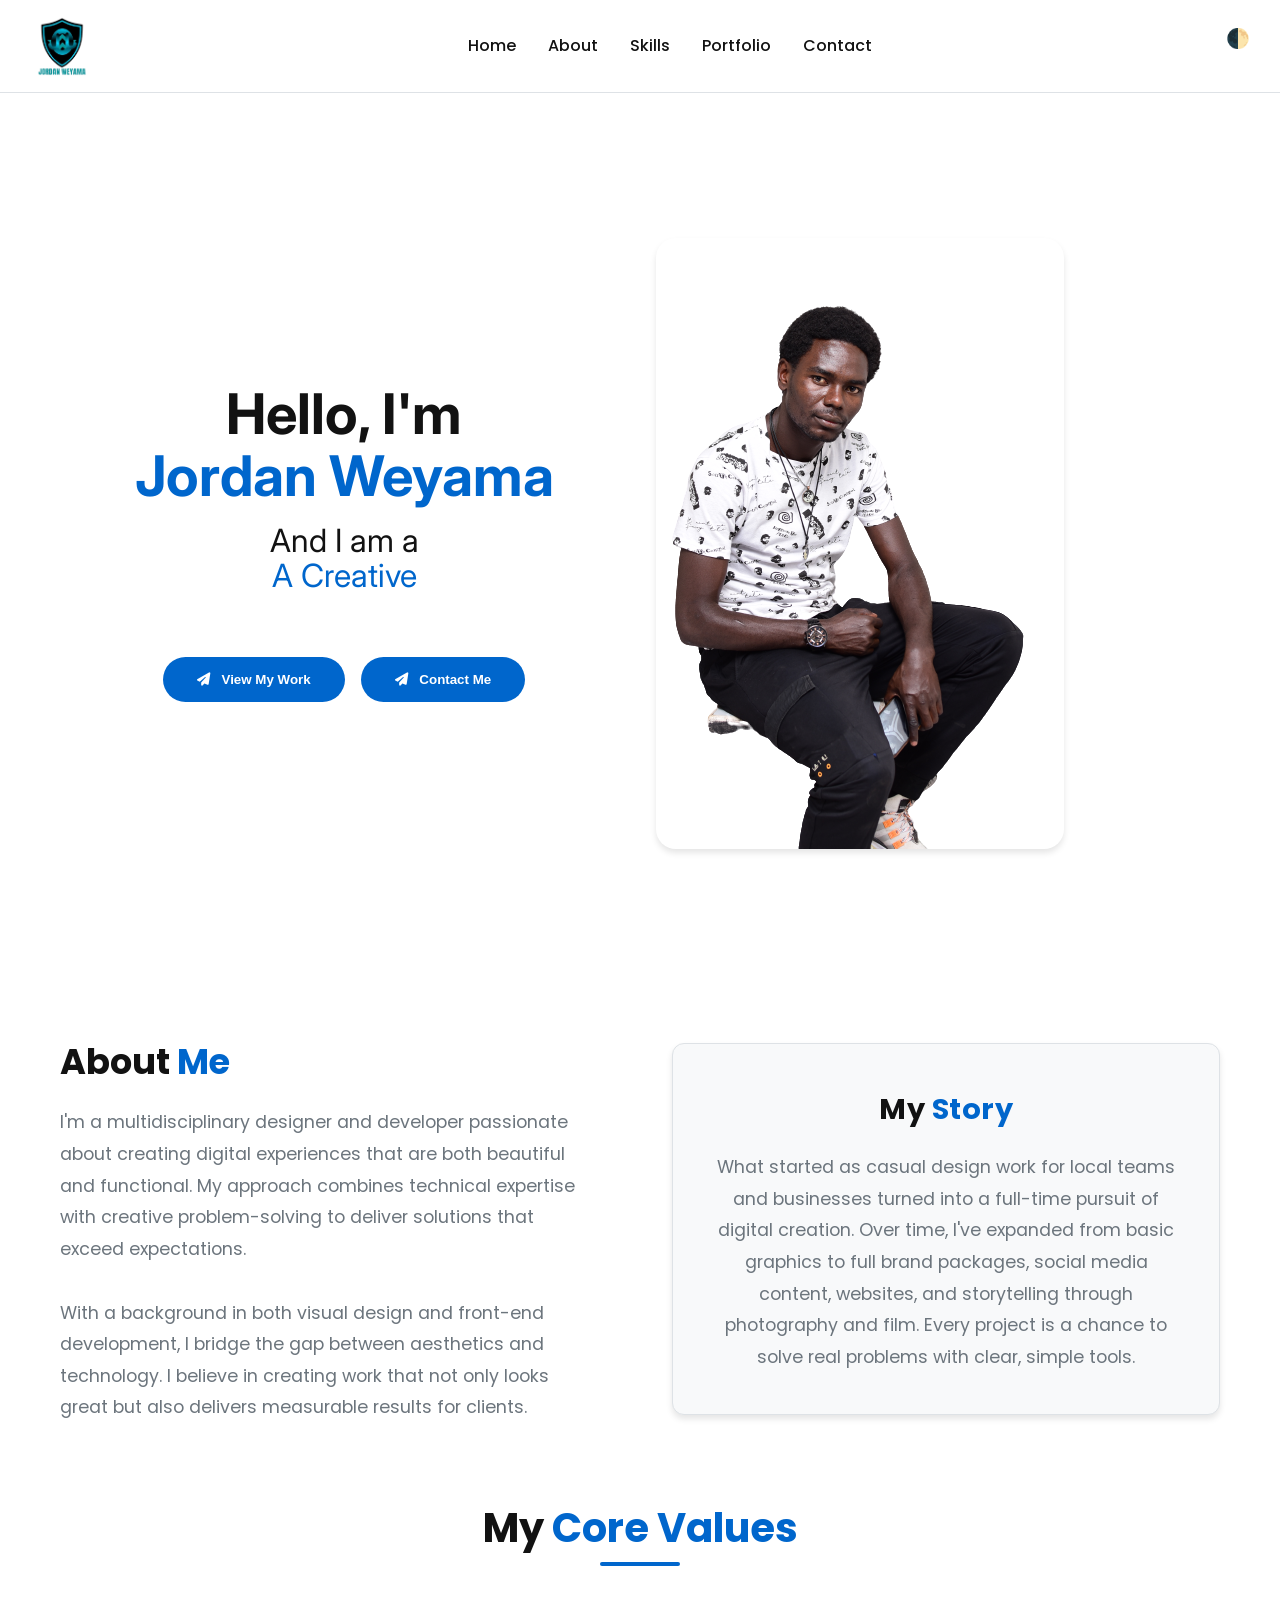
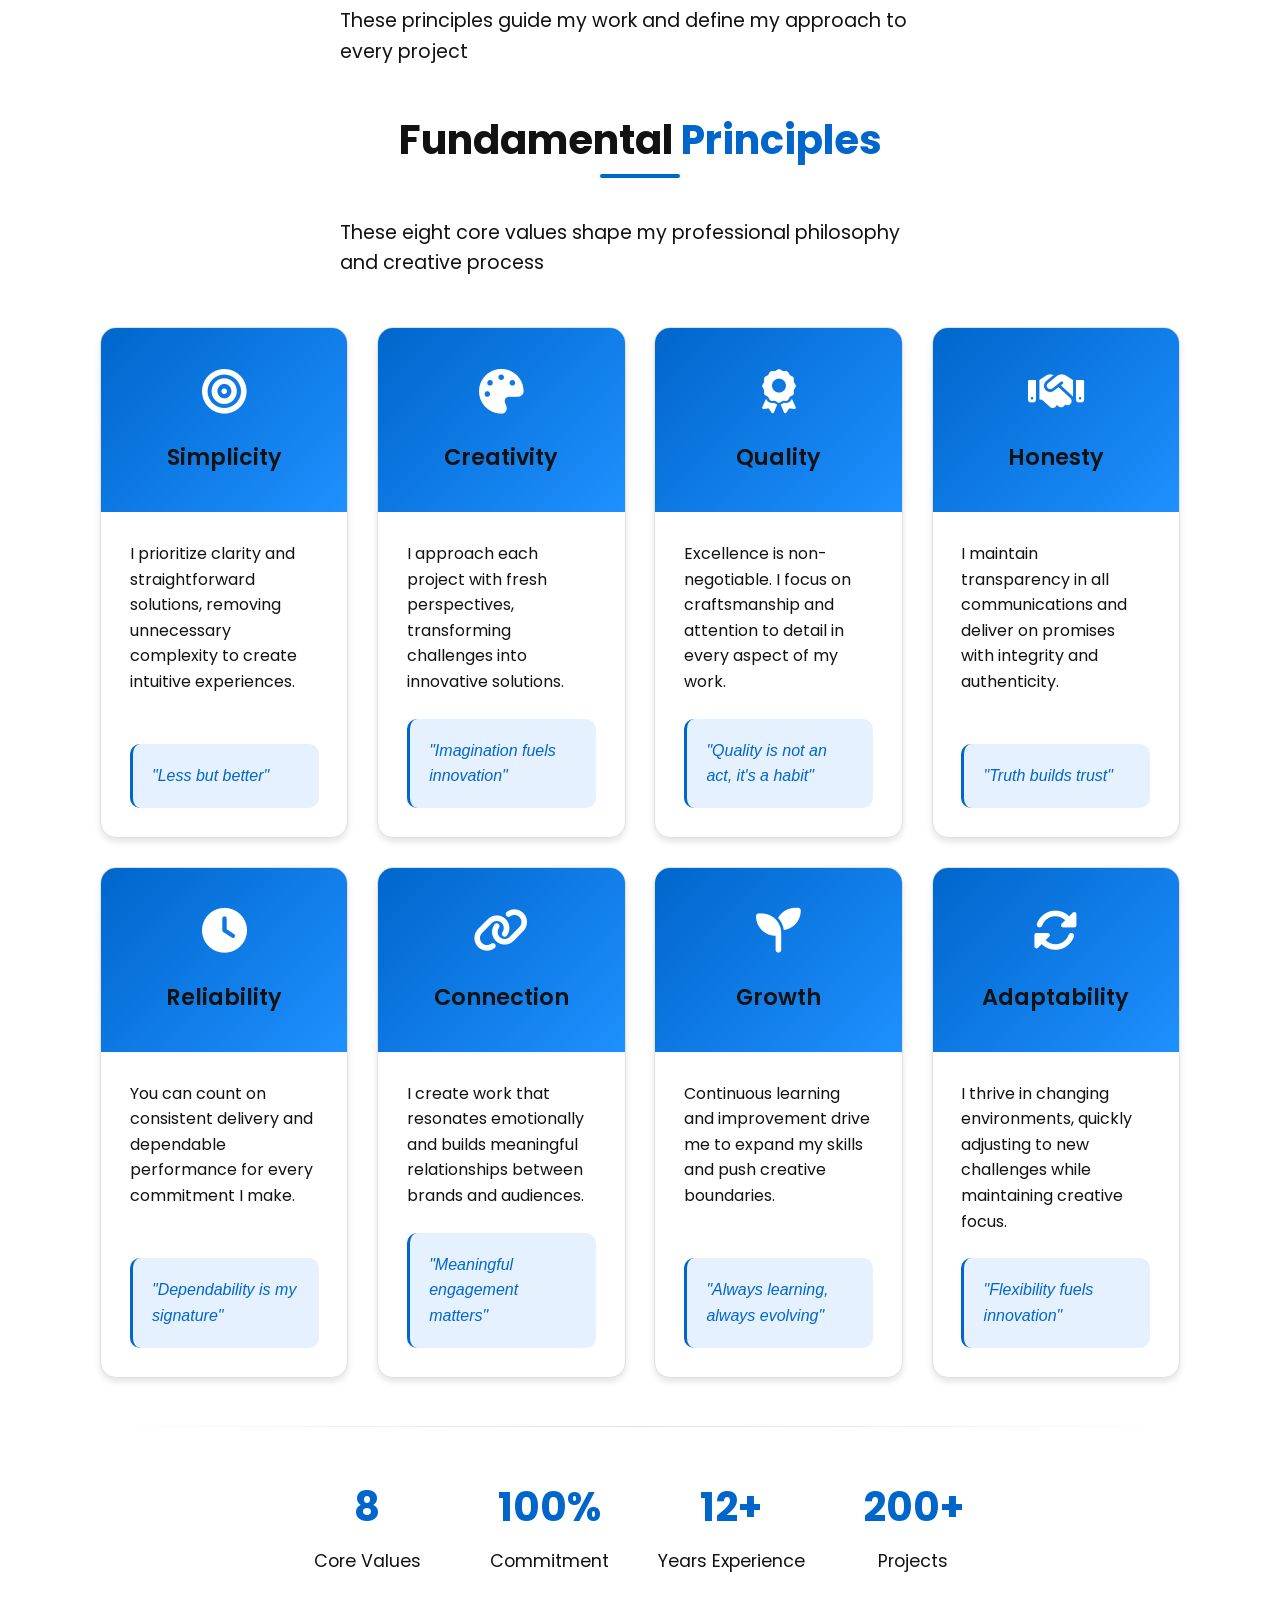
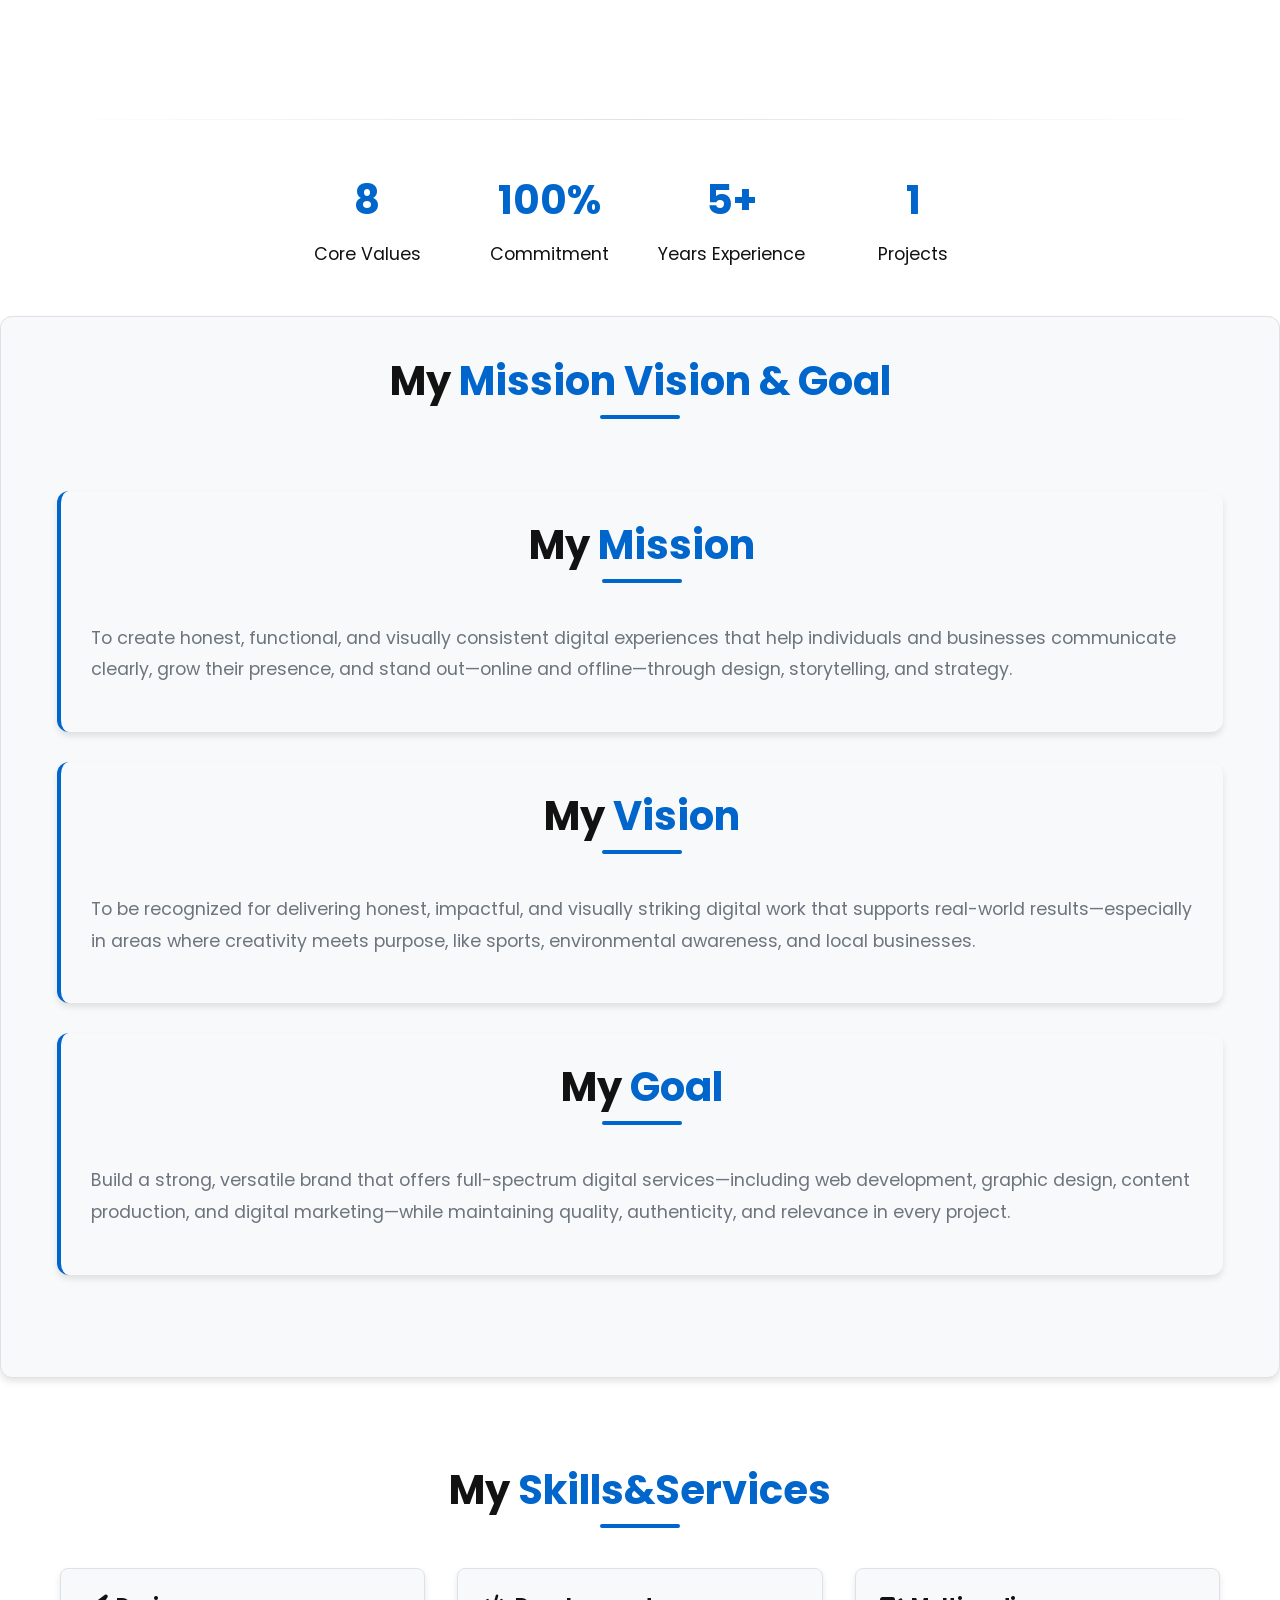
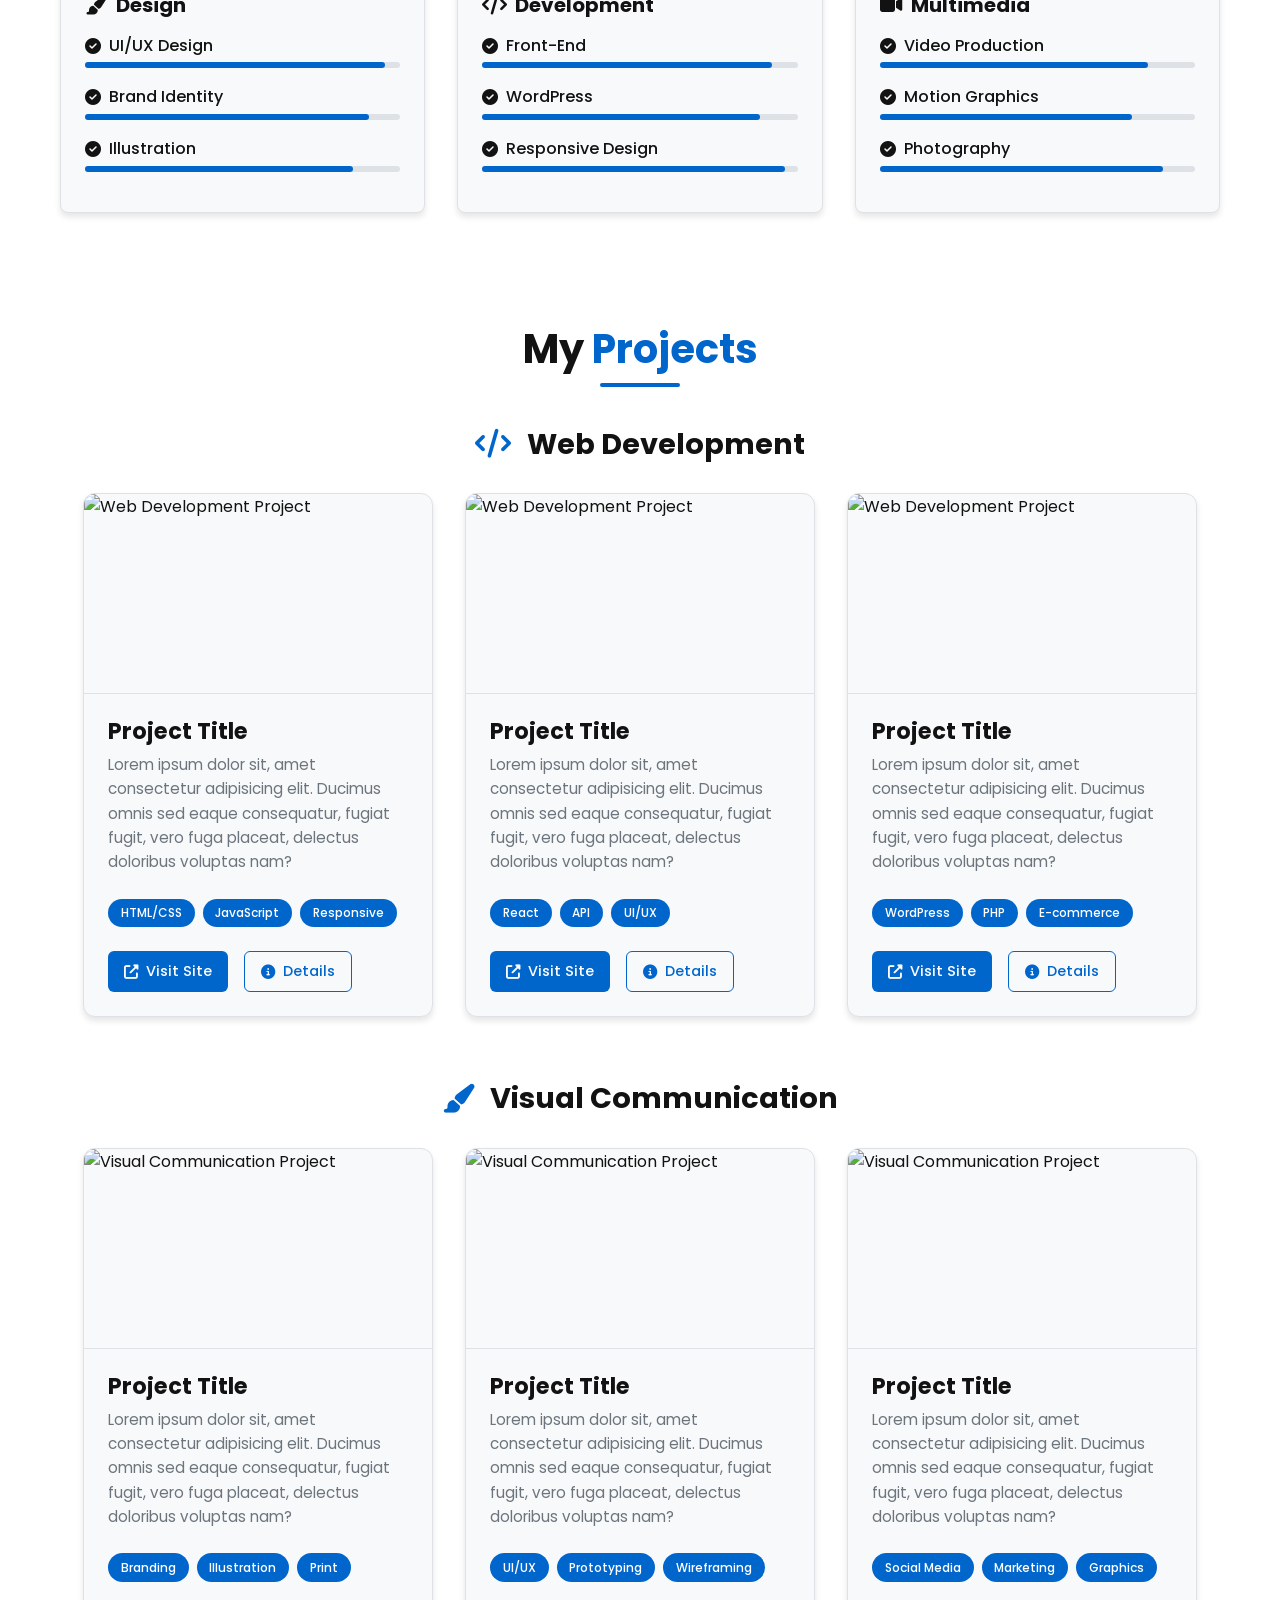
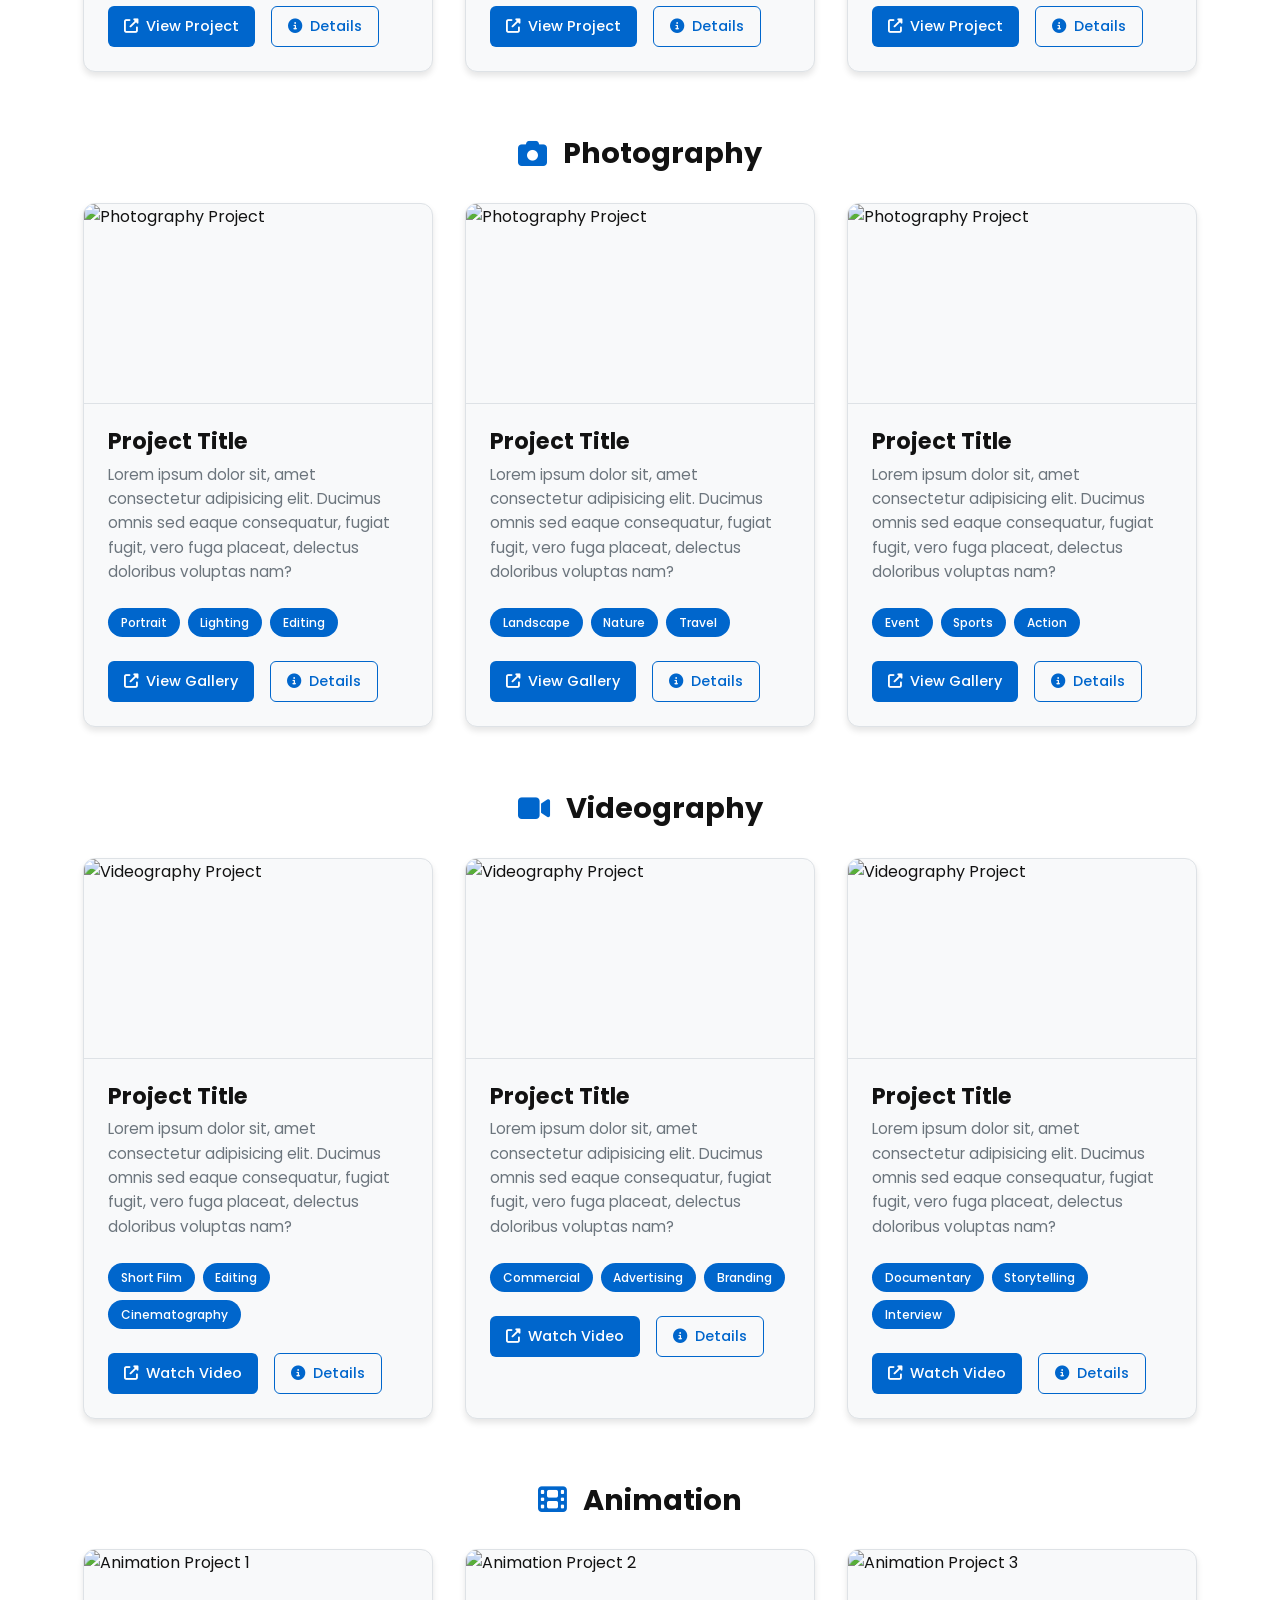
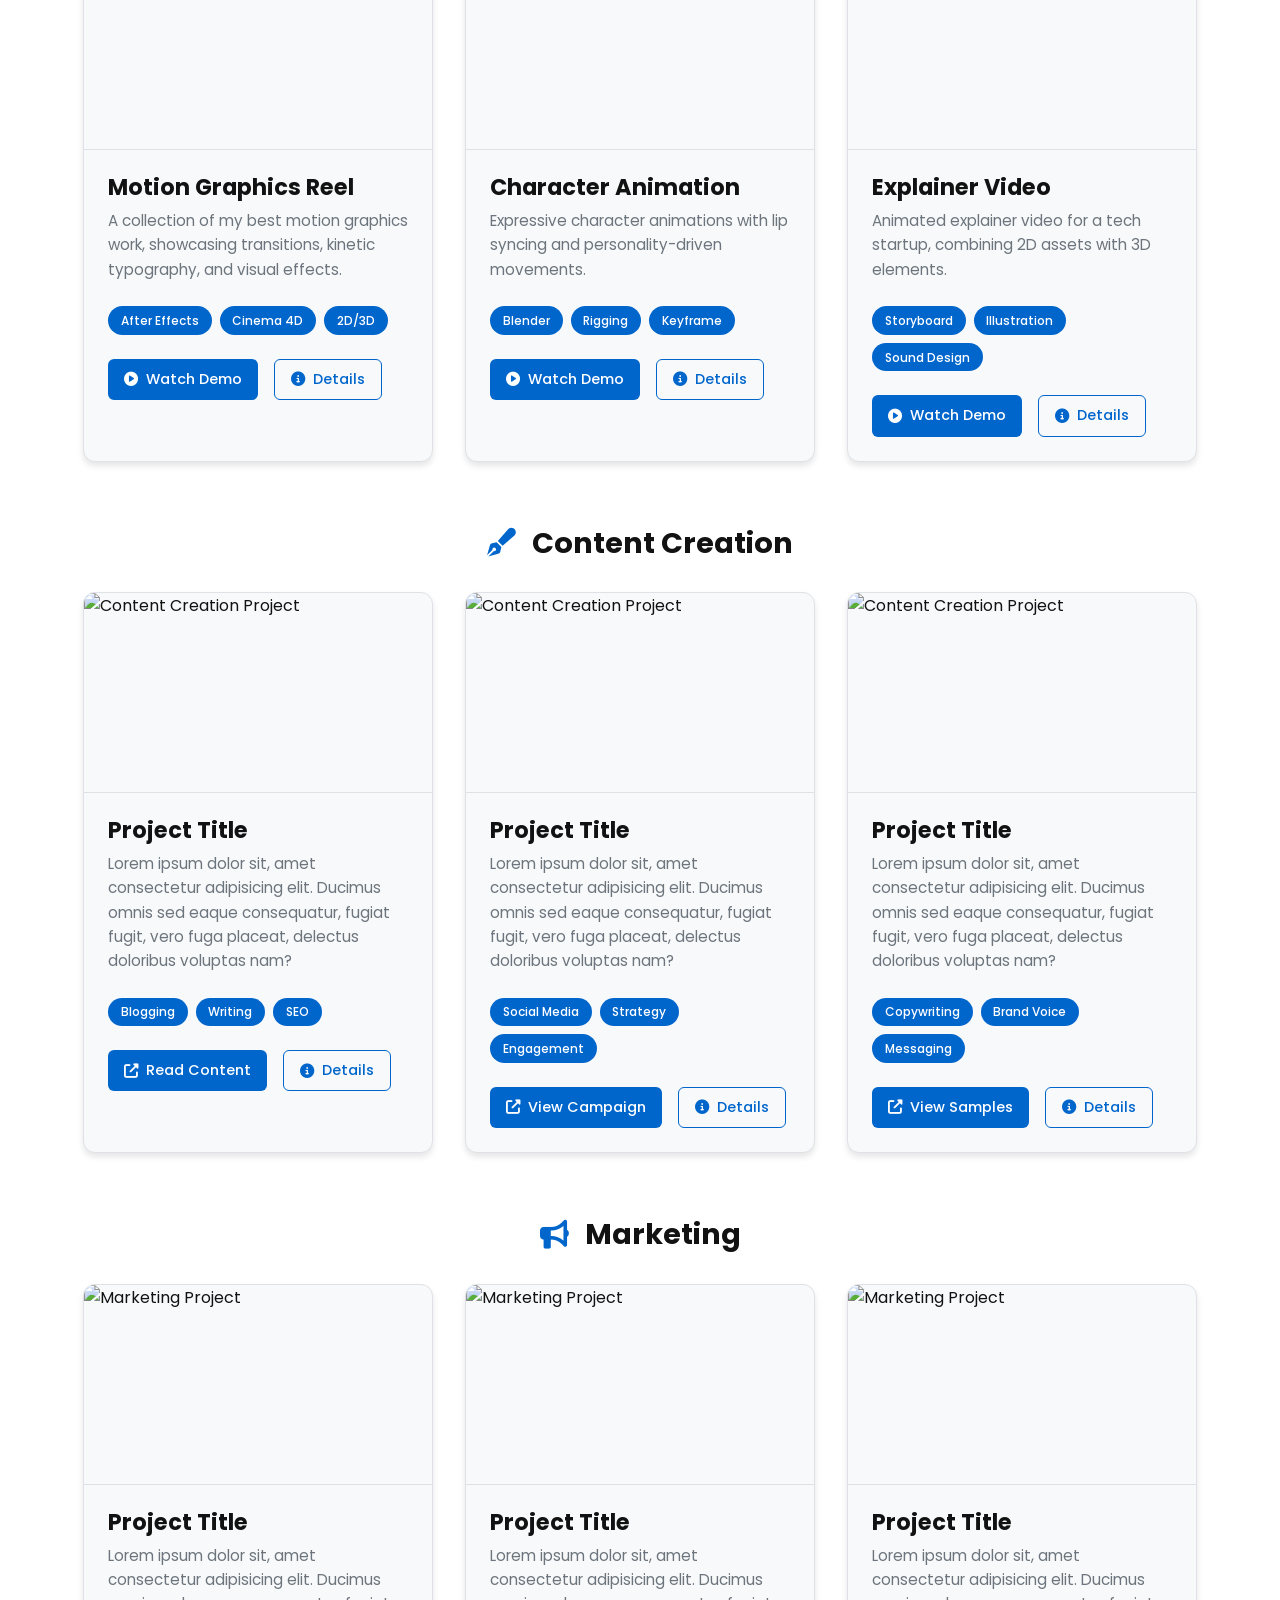
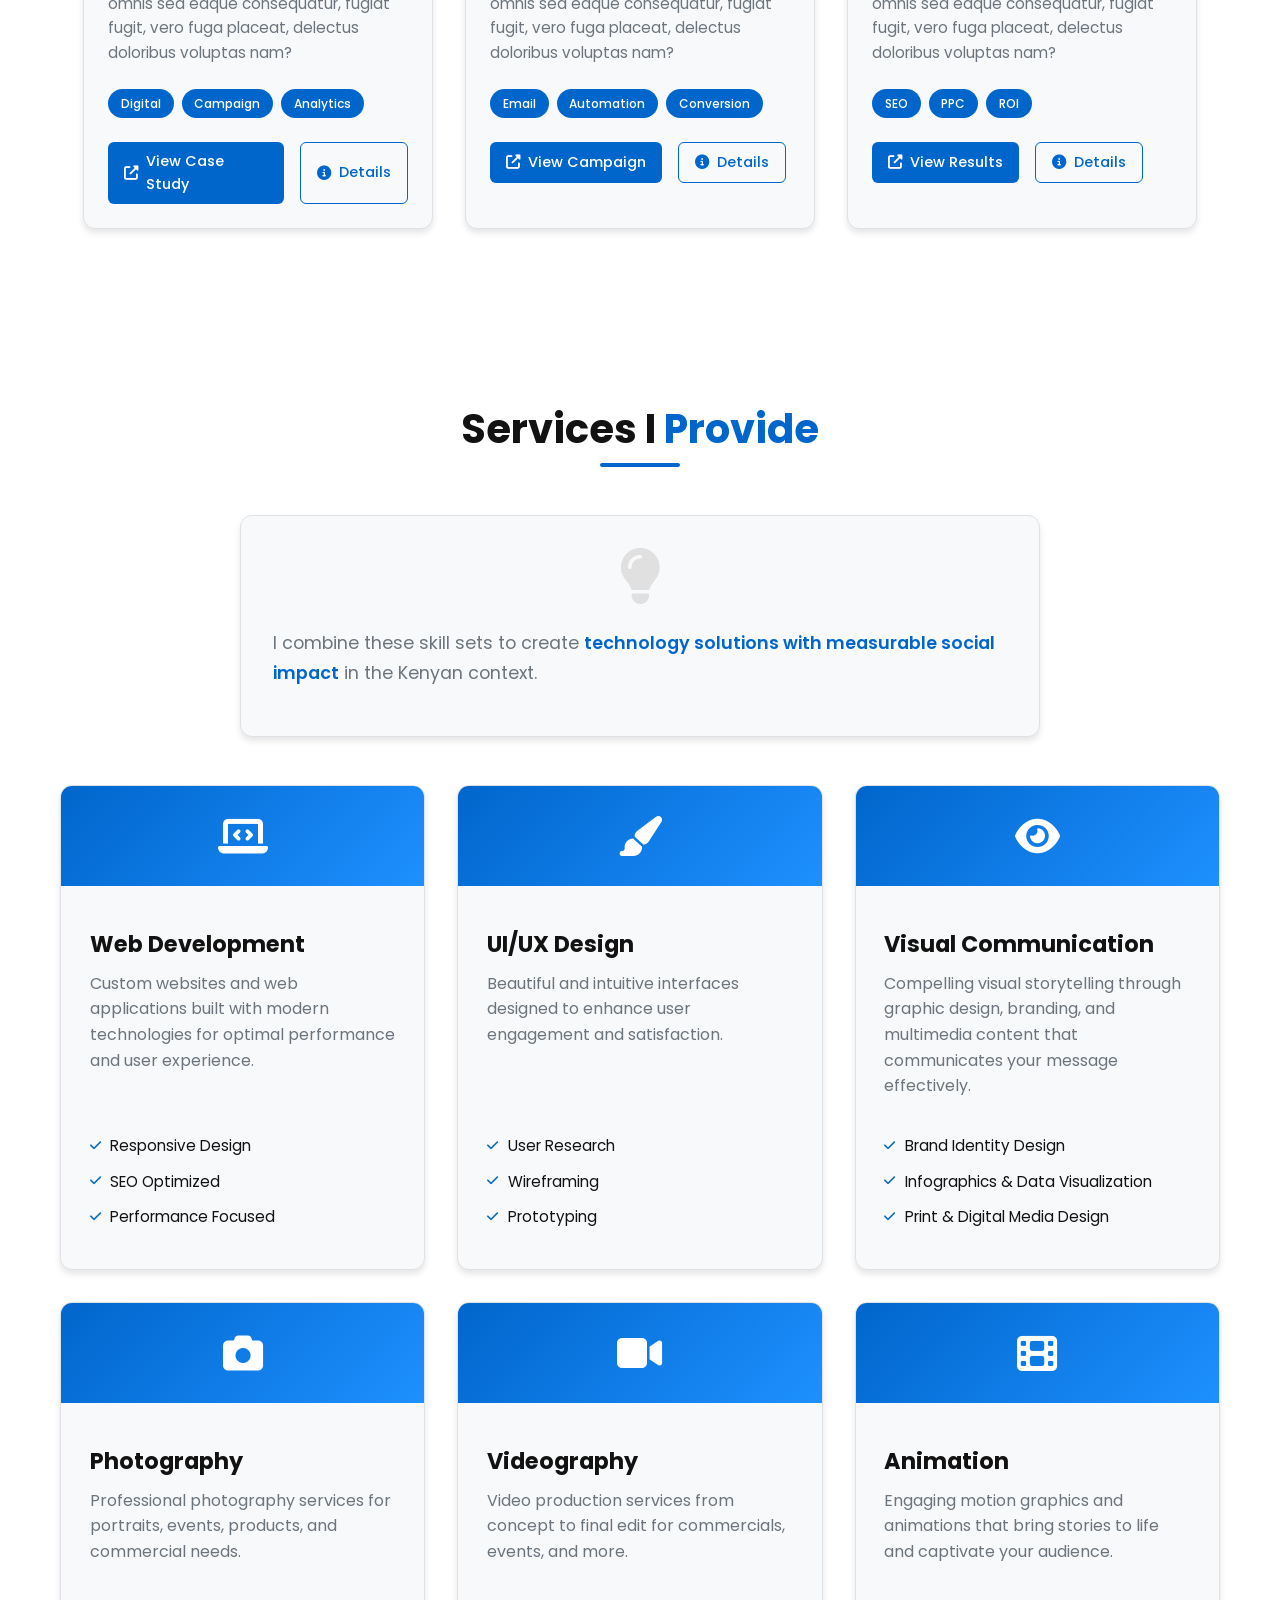
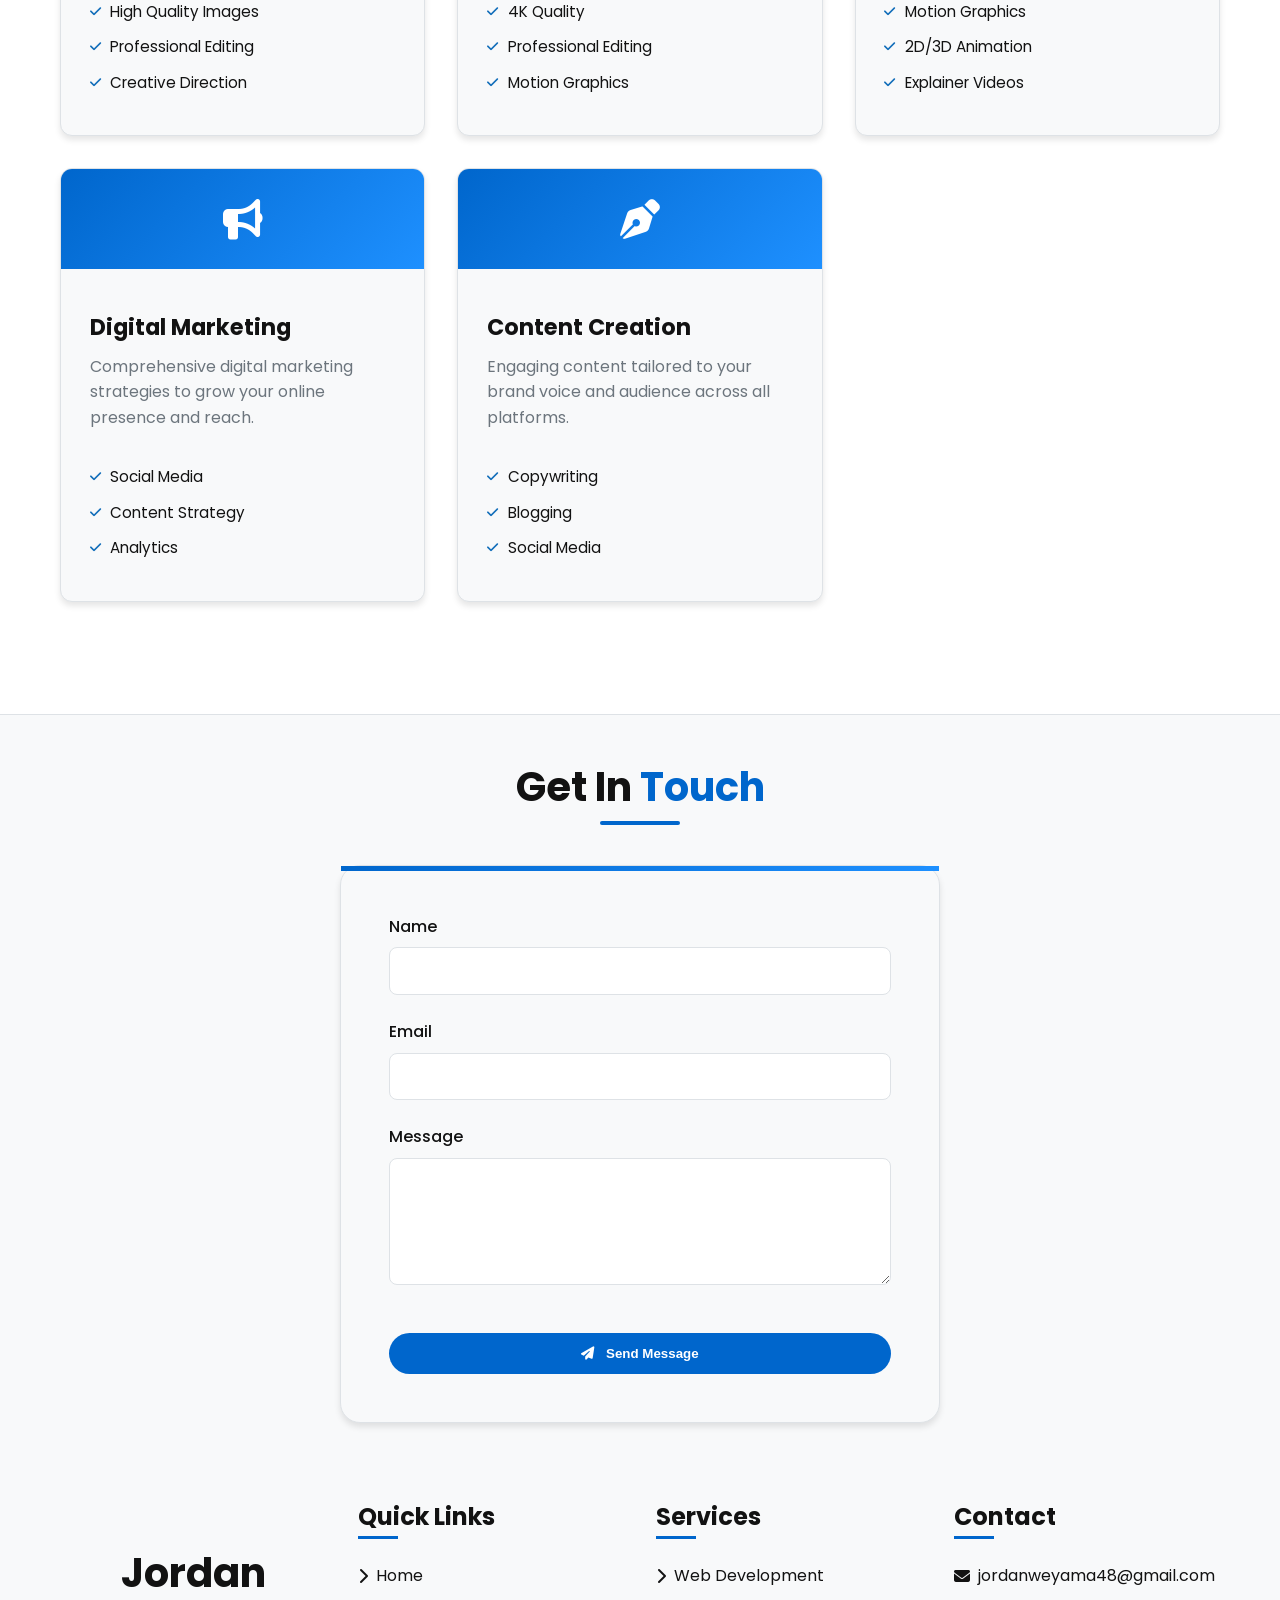
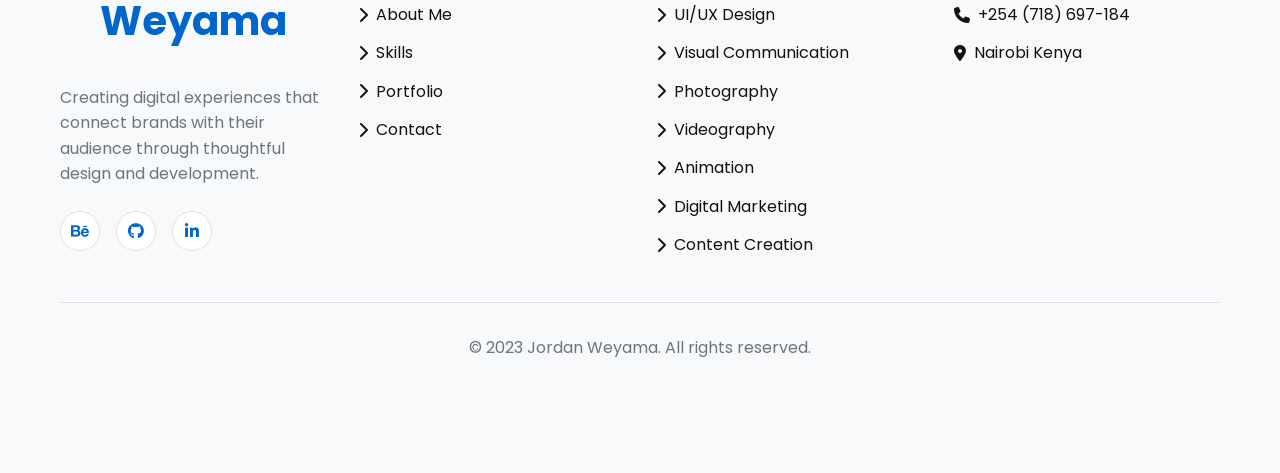
==== commit 219e526f: "Update index.html" ====
--- a/index.html
+++ b/index.html
@@ -4,10 +4,10 @@
     <meta charset="UTF-8">
     <meta name="viewport" content="width=device-width, initial-scale=1.0">
     <title>Jordan Weyama - Creative Portfolio</title>
-    <link rel="stylesheet" href="creative.css">
     <link href="https://fonts.googleapis.com/css2?family=Poppins:wght@300;400;500;600;700&family=Inter:wght@400;500;700&display=swap" rel="stylesheet">
     <link rel="stylesheet" href="https://cdnjs.cloudflare.com/ajax/libs/font-awesome/6.4.0/css/all.min.css">
- </head>
+    <link rel="stylesheet" href="creative.css">
+</head>
 <body>
 
     <!-- Header -->
@@ -79,50 +79,172 @@
         </div>
         <section id="values" class="container">
             <h2 class="section-title">My <span>Core Values</span></h2>
-            
+            <p class="subtitle">These principles guide my work and define my approach to every project</p>
             <!-- Core Values Grid -->
-            <div class="core-values-grid">
-                <div class="core-value">
-                    <i class="fas fa-bullseye"></i>
-                    <h3>Simplicity</h3>
-                    <p>I keep things clear and easy to understand, both in design and communication.</p>
-                </div>
-                <div class="core-value">
-                    <i class="fas fa-palette"></i>
-                    <h3>Creativity</h3>
-                    <p>I bring fresh ideas to every project and make sure each design or story feels unique.</p>
-                </div>
-                <div class="core-value">
-                    <i class="fas fa-award"></i>
-                    <h3>Quality</h3>
-                    <p>I focus on doing things right—from websites to videos—because details matter.</p>
-                </div>
-                <div class="core-value">
-                    <i class="fas fa-handshake"></i>
-                    <h3>Honesty</h3>
-                    <p>I say what I mean, and I mean what I say. I believe in clear and honest work.</p>
-                </div>
-                <div class="core-value">
-                    <i class="fas fa-clock"></i>
-                    <h3>Reliability</h3>
-                    <p>You can count on me to deliver what I promise, on time and with care.</p>
-                </div>
-                <div class="core-value">
-                    <i class="fas fa-link"></i>
-                    <h3>Connection</h3>
-                    <p>Whether it's a photo, a video, or a full website—I aim to make people feel something real.</p>
-                </div>
-                <div class="core-value">
-                    <i class="fas fa-seedling"></i>
-                    <h3>Growth</h3>
-                    <p>I always look for ways to learn, improve, and help others grow through creative work.</p>
-                </div>
-                <div class="core-value">
-                    <i class="fas fa-sync-alt"></i>
-                    <h3>Adaptability</h3>
-                    <p>I adjust quickly to change, keeping my work relevant, responsive, and grounded in the moment.</p>
-                </div>
-            </div>
+<div class="container">
+        <div class="values-section">
+            <h2 class="section-title">Fundamental <span>Principles</span></h2>
+            <p class="subtitle">These eight core values shape my professional philosophy and creative process</p>
+          </div>
+            
+            <div class="values-grid">
+                <!-- Value Card 1 -->
+                <div class="value-card">
+                    <div class="card-header">
+                        <div class="card-icon">
+                            <i class="fas fa-bullseye"></i>
+                        </div>
+                        <h3 class="card-title">Simplicity</h3>
+                    </div>
+                    <div class="card-body">
+                        <p class="card-description">I prioritize clarity and straightforward solutions, removing unnecessary complexity to create intuitive experiences.</p>
+                        <div class="emphasis">"Less but better"</div>
+                    </div>
+                </div>
+                
+                <!-- Value Card 2 -->
+                <div class="value-card">
+                    <div class="card-header">
+                        <div class="card-icon">
+                            <i class="fas fa-palette"></i>
+                        </div>
+                        <h3 class="card-title">Creativity</h3>
+                    </div>
+                    <div class="card-body">
+                        <p class="card-description">I approach each project with fresh perspectives, transforming challenges into innovative solutions.</p>
+                        <div class="emphasis">"Imagination fuels innovation"</div>
+                    </div>
+                </div>
+                
+                <!-- Value Card 3 -->
+                <div class="value-card">
+                    <div class="card-header">
+                        <div class="card-icon">
+                            <i class="fas fa-award"></i>
+                        </div>
+                        <h3 class="card-title">Quality</h3>
+                    </div>
+                    <div class="card-body">
+                        <p class="card-description">Excellence is non-negotiable. I focus on craftsmanship and attention to detail in every aspect of my work.</p>
+                        <div class="emphasis">"Quality is not an act, it's a habit"</div>
+                    </div>
+                </div>
+                
+                <!-- Value Card 4 -->
+                <div class="value-card">
+                    <div class="card-header">
+                        <div class="card-icon">
+                            <i class="fas fa-handshake"></i>
+                        </div>
+                        <h3 class="card-title">Honesty</h3>
+                    </div>
+                    <div class="card-body">
+                        <p class="card-description">I maintain transparency in all communications and deliver on promises with integrity and authenticity.</p>
+                        <div class="emphasis">"Truth builds trust"</div>
+                    </div>
+                </div>
+                
+                <!-- Value Card 5 -->
+                <div class="value-card">
+                    <div class="card-header">
+                        <div class="card-icon">
+                            <i class="fas fa-clock"></i>
+                        </div>
+                        <h3 class="card-title">Reliability</h3>
+                    </div>
+                    <div class="card-body">
+                        <p class="card-description">You can count on consistent delivery and dependable performance for every commitment I make.</p>
+                        <div class="emphasis">"Dependability is my signature"</div>
+                    </div>
+                </div>
+                
+                <!-- Value Card 6 -->
+                <div class="value-card">
+                    <div class="card-header">
+                        <div class="card-icon">
+                            <i class="fas fa-link"></i>
+                        </div>
+                        <h3 class="card-title">Connection</h3>
+                    </div>
+                    <div class="card-body">
+                        <p class="card-description">I create work that resonates emotionally and builds meaningful relationships between brands and audiences.</p>
+                        <div class="emphasis">"Meaningful engagement matters"</div>
+                    </div>
+                </div>
+                
+                <!-- Value Card 7 -->
+                <div class="value-card">
+                    <div class="card-header">
+                        <div class="card-icon">
+                            <i class="fas fa-seedling"></i>
+                        </div>
+                        <h3 class="card-title">Growth</h3>
+                    </div>
+                    <div class="card-body">
+                        <p class="card-description">Continuous learning and improvement drive me to expand my skills and push creative boundaries.</p>
+                        <div class="emphasis">"Always learning, always evolving"</div>
+                    </div>
+                </div>
+                
+                <!-- Value Card 8 -->
+                <div class="value-card">
+                    <div class="card-header">
+                        <div class="card-icon">
+                            <i class="fas fa-sync-alt"></i>
+                        </div>
+                        <h3 class="card-title">Adaptability</h3>
+                    </div>
+                    <div class="card-body">
+                        <p class="card-description">I thrive in changing environments, quickly adjusting to new challenges while maintaining creative focus.</p>
+                        <div class="emphasis">"Flexibility fuels innovation"</div>
+                    </div>
+                </div>
+            </div>
+            
+            <div class="divider"></div>
+            
+            <div class="stats-bar">
+                <div class="stat-item">
+                    <div class="stat-value">8</div>
+                    <div class="stat-label">Core Values</div>
+                </div>
+                <div class="stat-item">
+                    <div class="stat-value">100%</div>
+                    <div class="stat-label">Commitment</div>
+                </div>
+                <div class="stat-item">
+                    <div class="stat-value">12+</div>
+                    <div class="stat-label">Years Experience</div>
+                </div>
+                <div class="stat-item">
+                    <div class="stat-value">200+</div>
+                    <div class="stat-label">Projects</div>
+                </div>
+            </div>
+        </section>
+    </div>
+        
+        <div class="divider"></div>
+        
+        <div class="stats-bar">
+            <div class="stat-item">
+                <div class="stat-value">8</div>
+                <div class="stat-label">Core Values</div>
+            </div>
+            <div class="stat-item">
+                <div class="stat-value">100%</div>
+                <div class="stat-label">Commitment</div>
+            </div>
+            <div class="stat-item">
+                <div class="stat-value">5+</div>
+                <div class="stat-label">Years Experience</div>
+            </div>
+            <div class="stat-item">
+                <div class="stat-value">1</div>
+                <div class="stat-label">Projects</div>
+            </div>
+        </div>
+    </div>
         </section>
 
         <!-- Mission & Stats Section -->
@@ -1048,7 +1170,7 @@
     <h1>Thank You! 🙏</h1>
     <p>Your message has been sent successfully. 👍</p>
     <p>I will get back to you as soon as possible. 😊</p>
-    <a href="#" id="go-back-btn" class="btn">Send Another Message</a>
+    <a href="#" id="go-back-btn" class="btn">Send another Message</a>
 </div>
 
 
@@ -1111,24 +1233,20 @@
     <script src="https://cdn.jsdelivr.net/npm/canvas-confetti@1.5.1/dist/confetti.browser.min.js"></script>
 
     <script>
-        // Theme Toggle
-        const themeToggle = document.querySelector('.theme-toggle');
+        // Theme Toggle Functionality
+        const themeToggle = document.getElementById('theme-toggle');
+        const html = document.documentElement;
+        const currentTheme = localStorage.getItem('theme') || 'light';
+        
+        // Apply saved theme
+        html.setAttribute('data-theme', currentTheme);
+        
         themeToggle.addEventListener('click', () => {
-            document.documentElement.setAttribute('data-theme',
-                document.documentElement.getAttribute('data-theme') === 'dark' ? 'light' : 'dark'
-            );
-            updateSkillTexts();
+            const currentTheme = html.getAttribute('data-theme');
+            const newTheme = currentTheme === 'light' ? 'dark' : 'light';
+            html.setAttribute('data-theme', newTheme);
+            localStorage.setItem('theme', newTheme);
         });
-
-        function updateSkillTexts() {
-            const theme = document.documentElement.getAttribute('data-theme');
-            document.querySelectorAll('.skill-title').forEach(el => {
-                el.textContent = theme === 'dark' ? el.getAttribute('data-dark') : el.getAttribute('data-light');
-            });
-            document.querySelectorAll('.skill-text').forEach(el => {
-                el.textContent = theme === 'dark' ? el.getAttribute('data-dark') : el.getAttribute('data-light');
-            });
-        }
 
         // Initialize skill texts on page load
         updateSkillTexts();
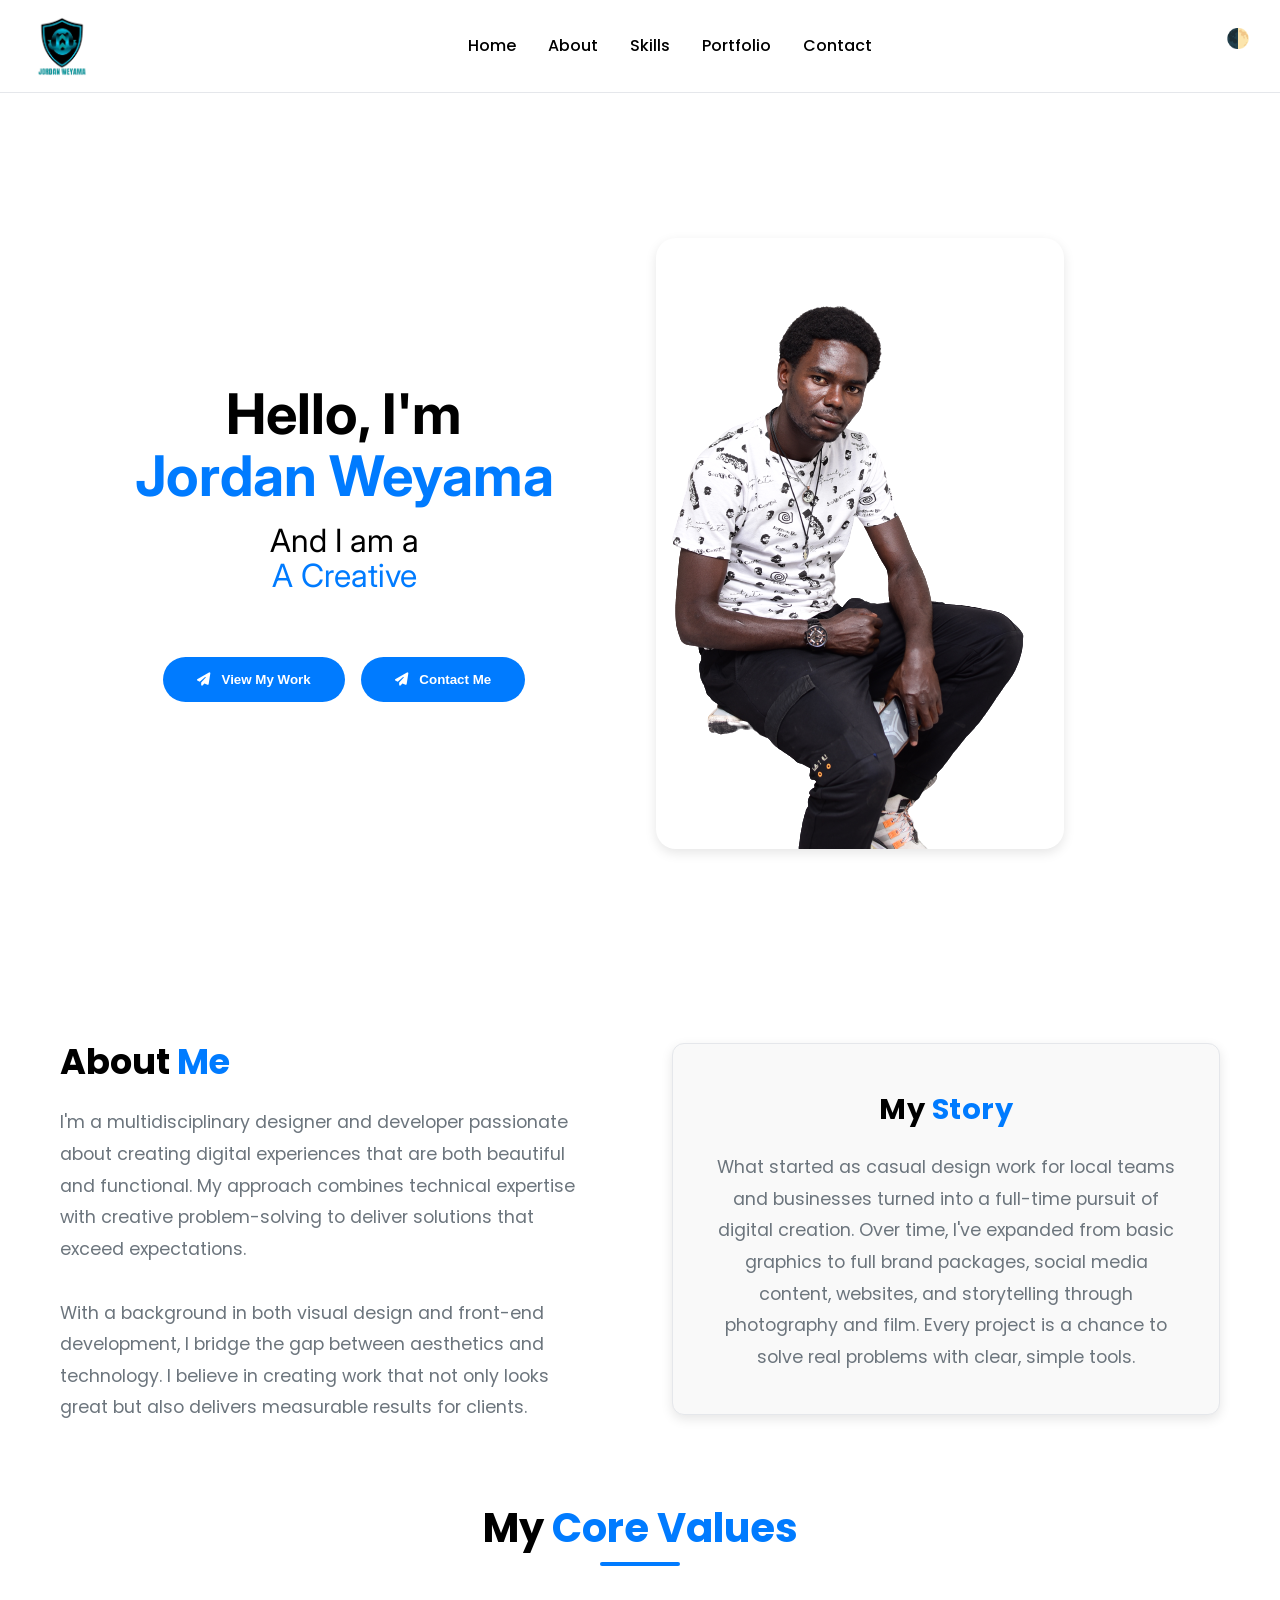
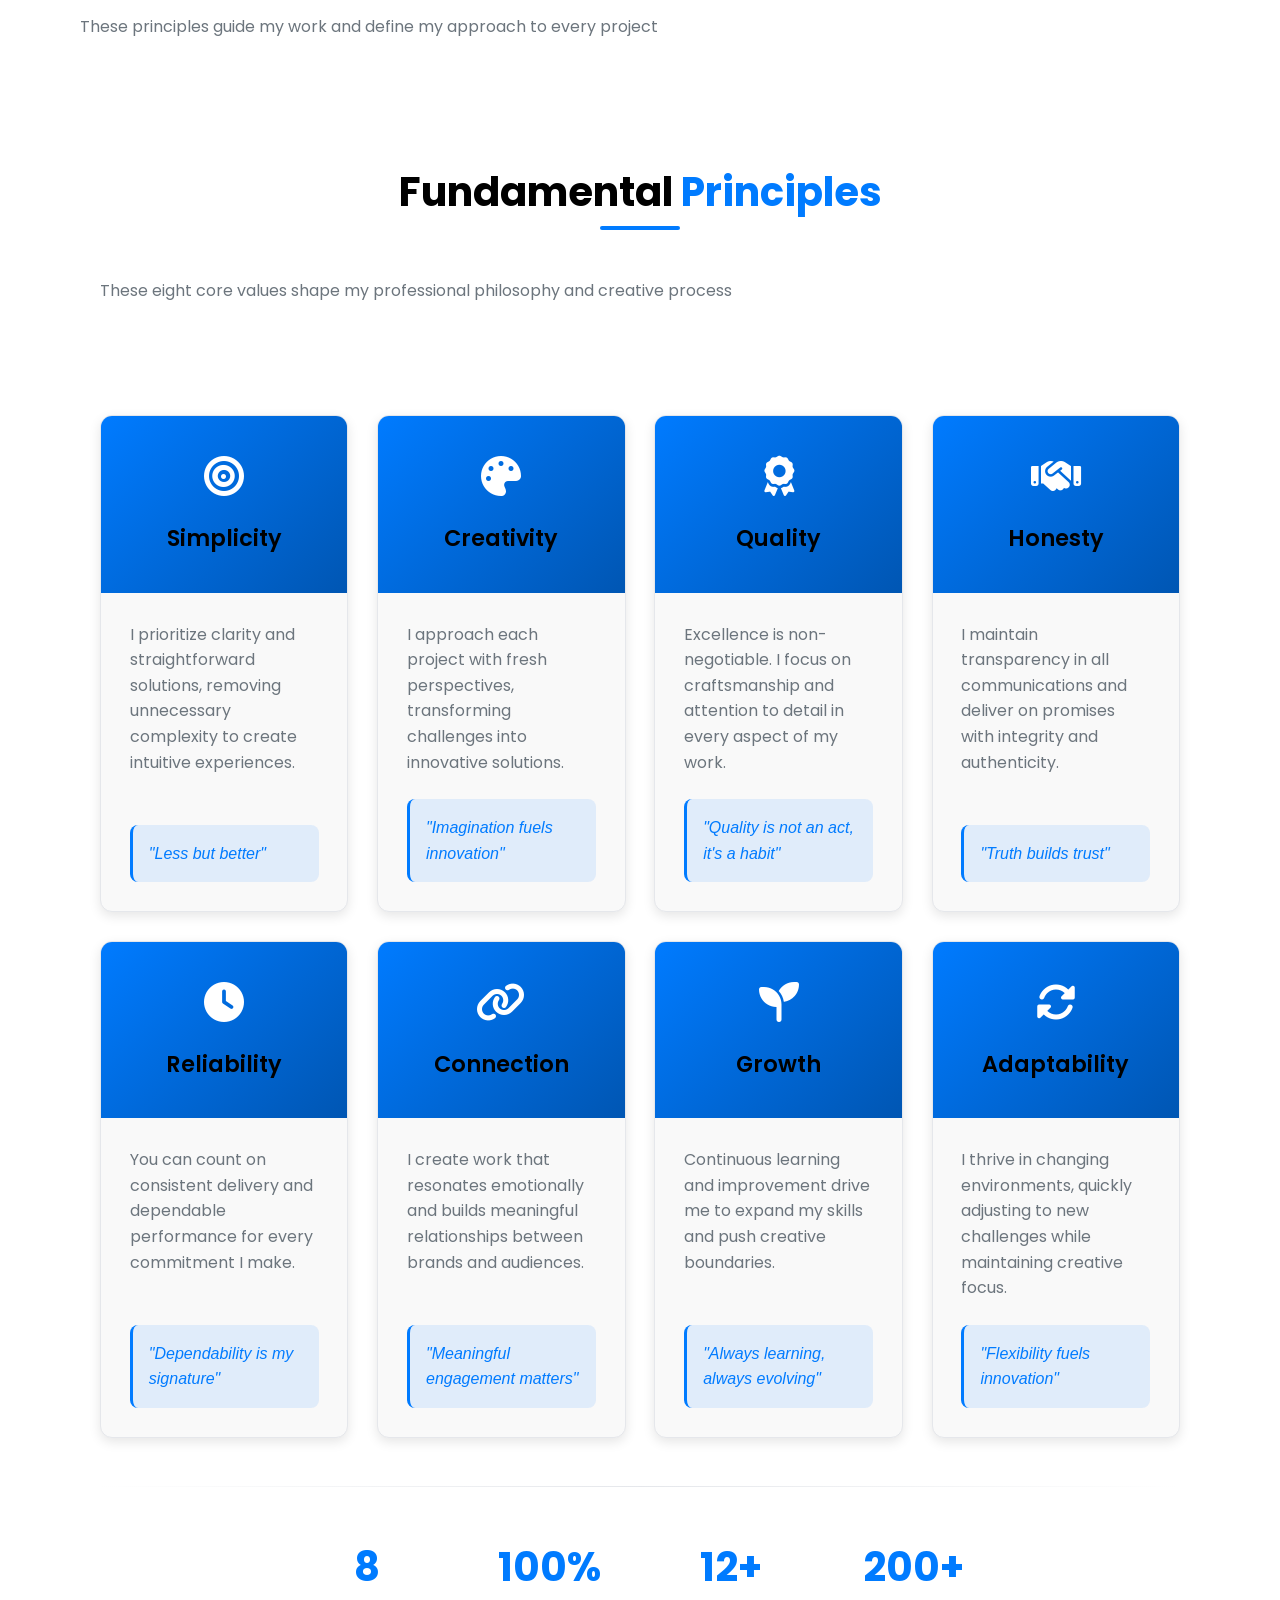
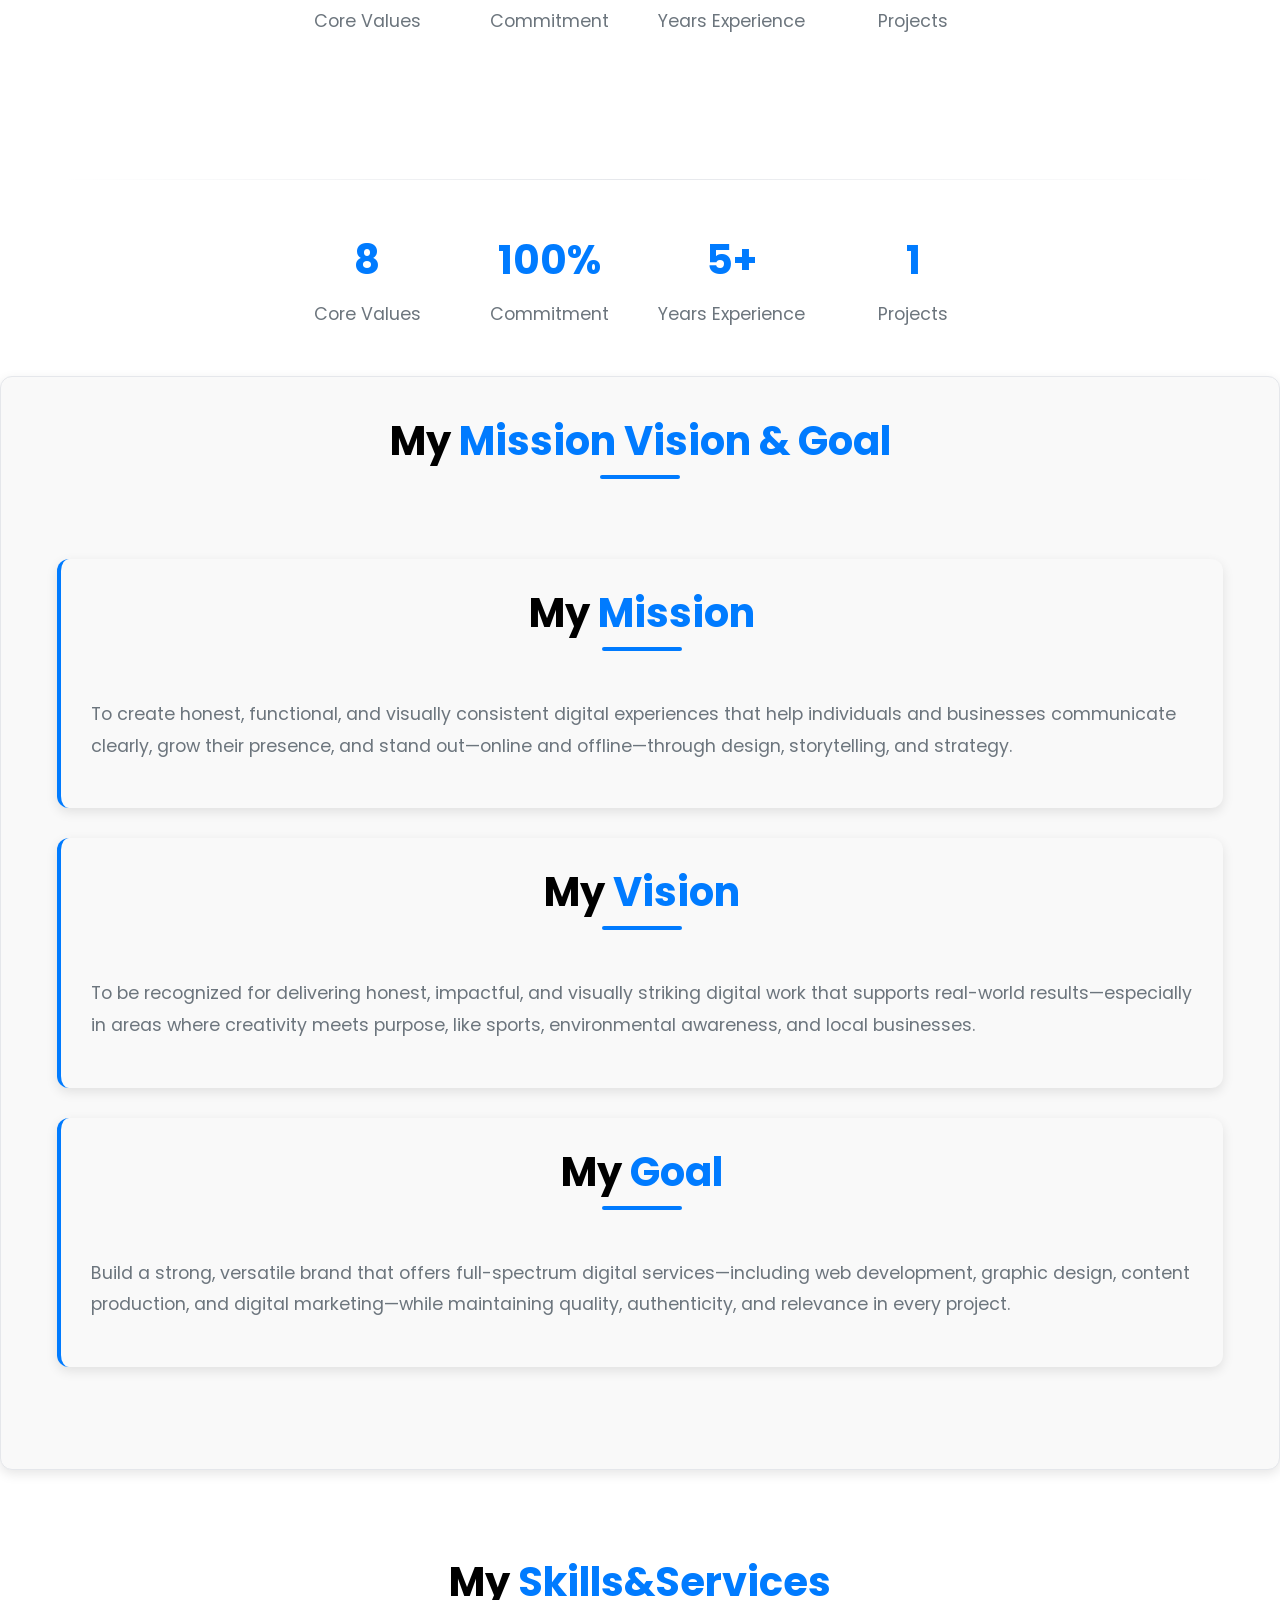
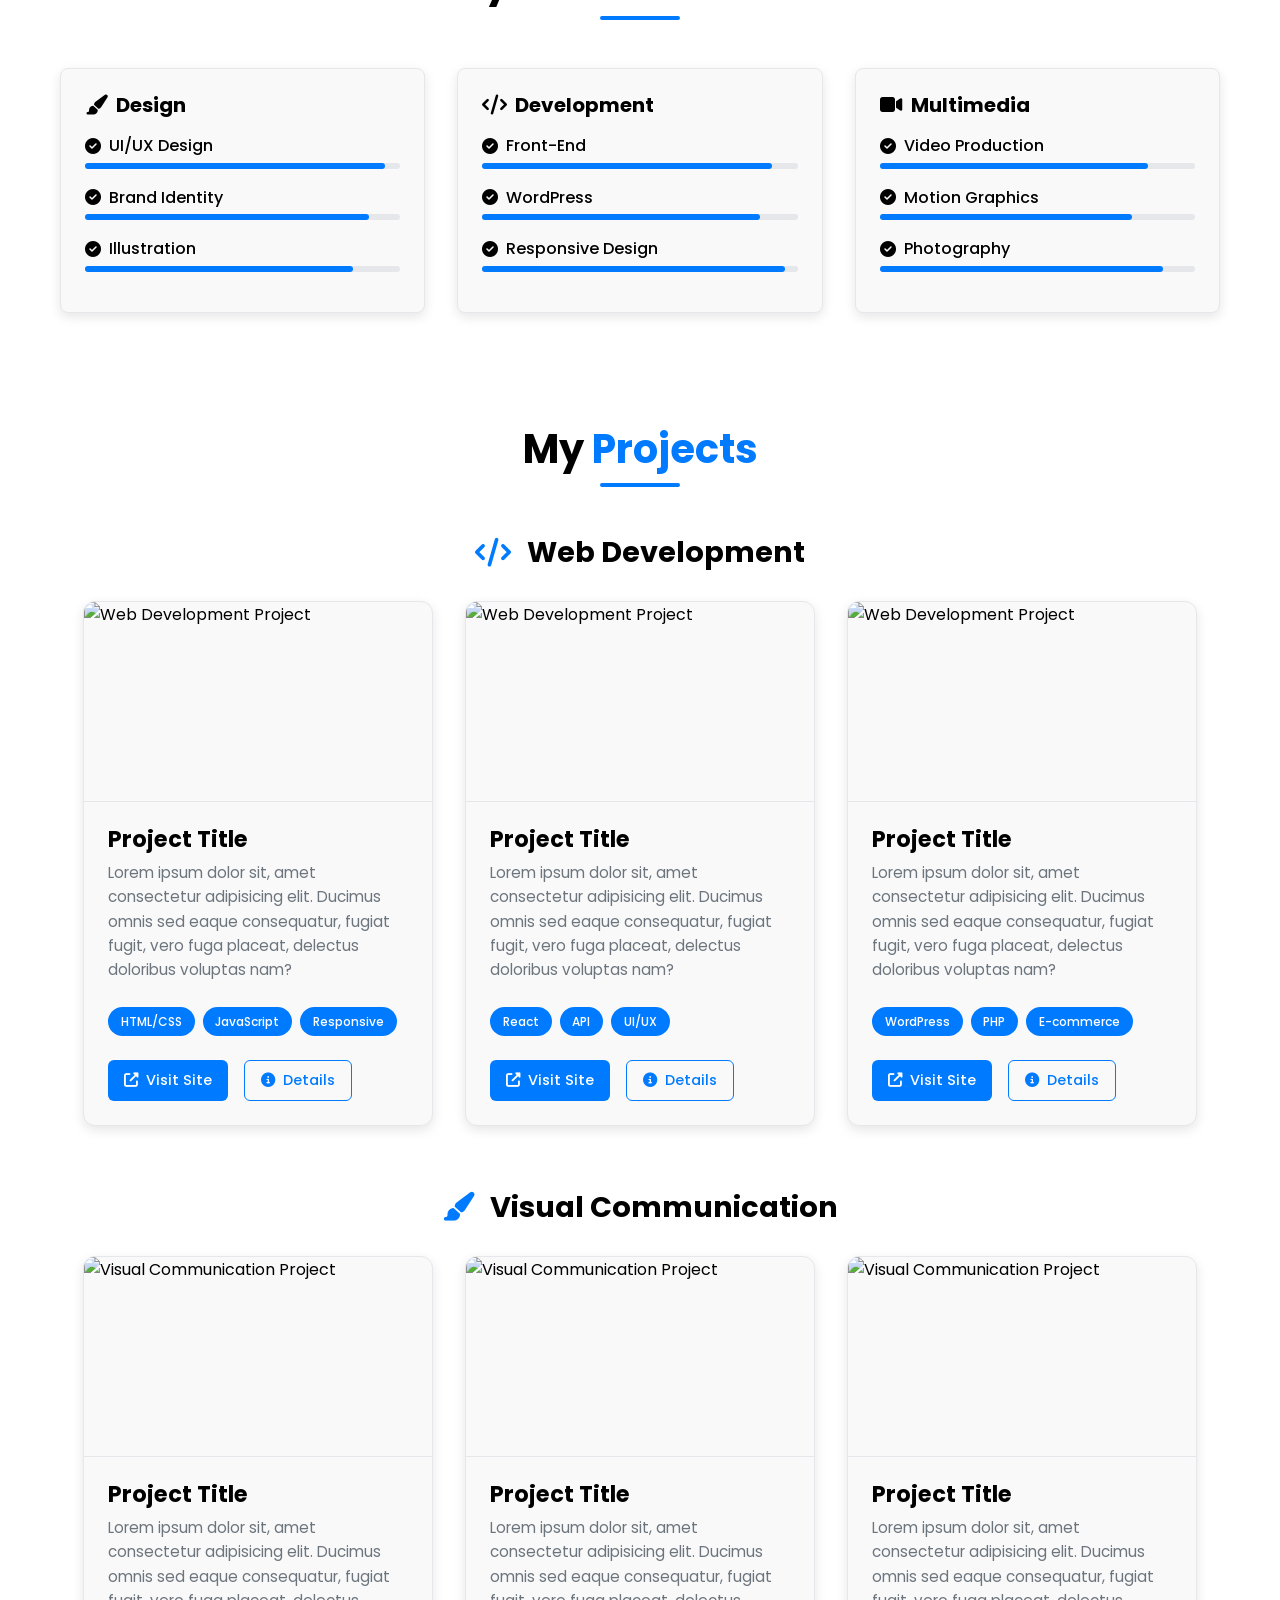
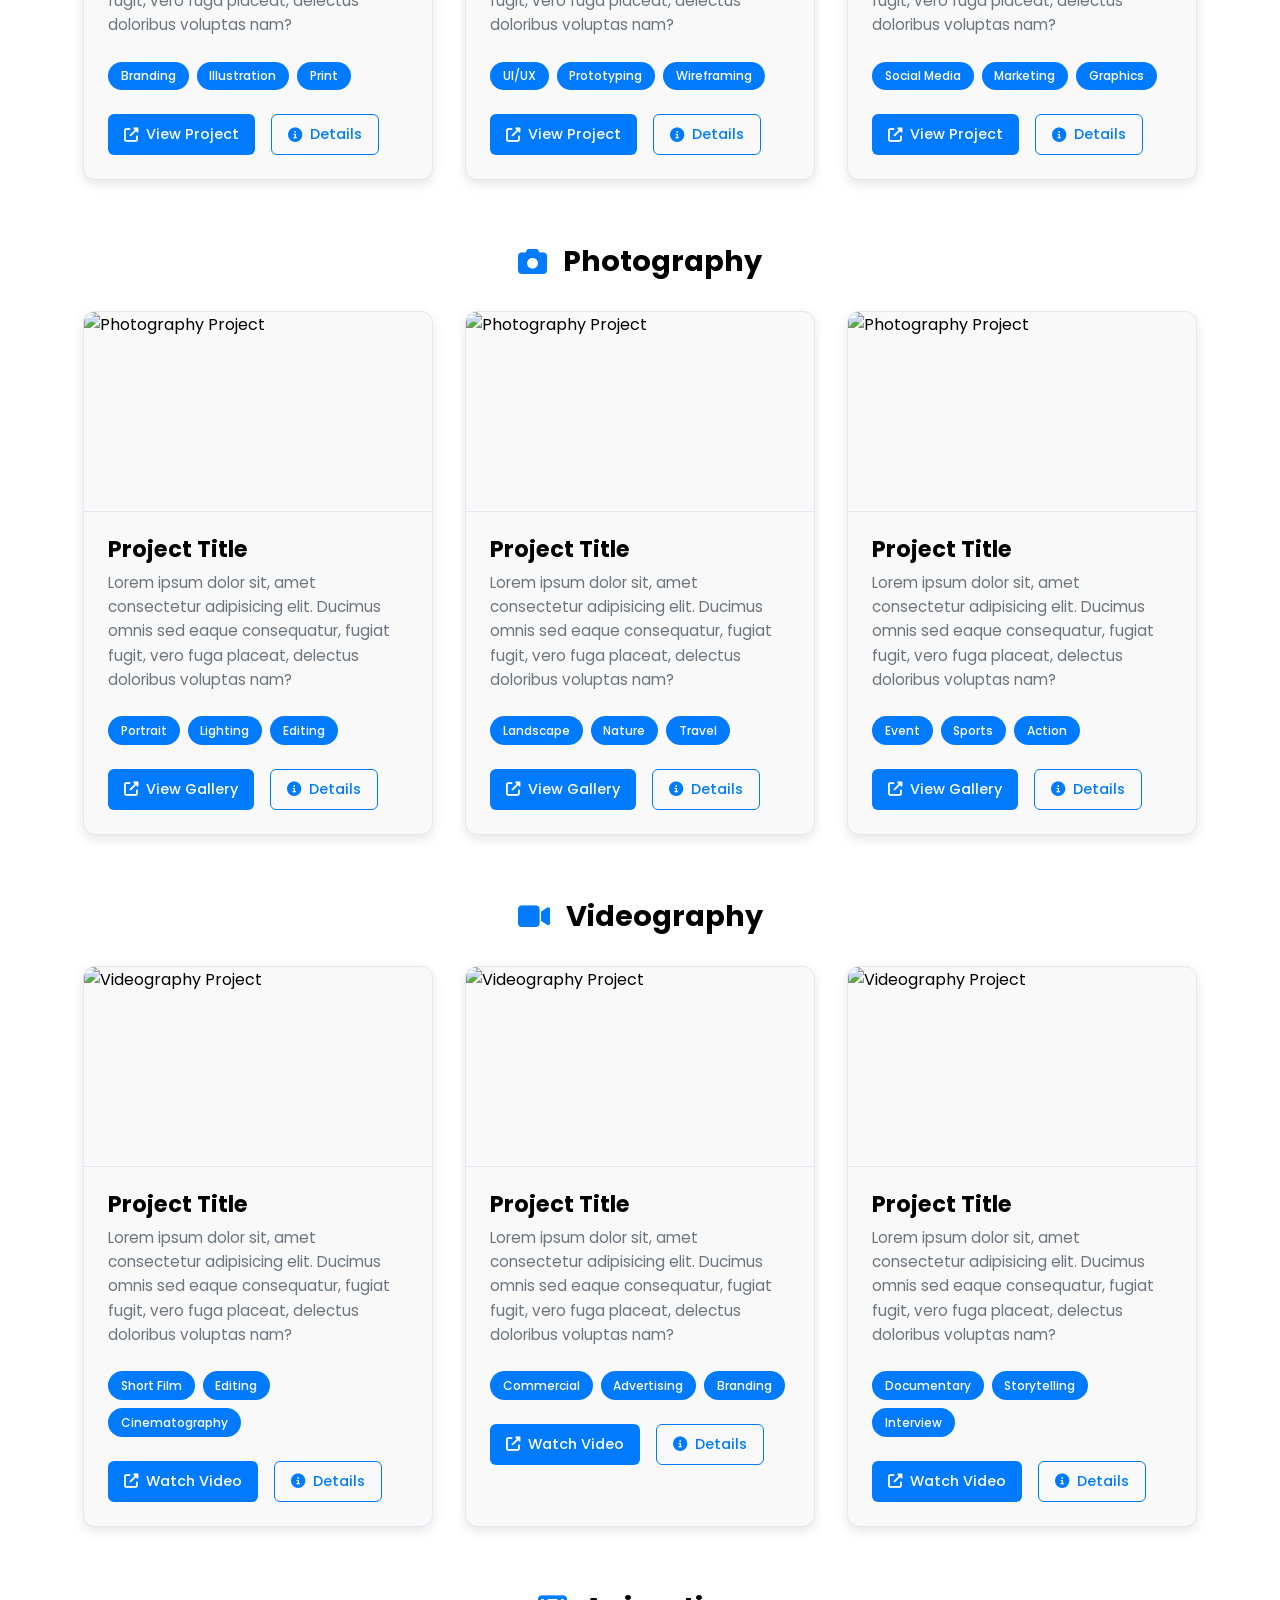
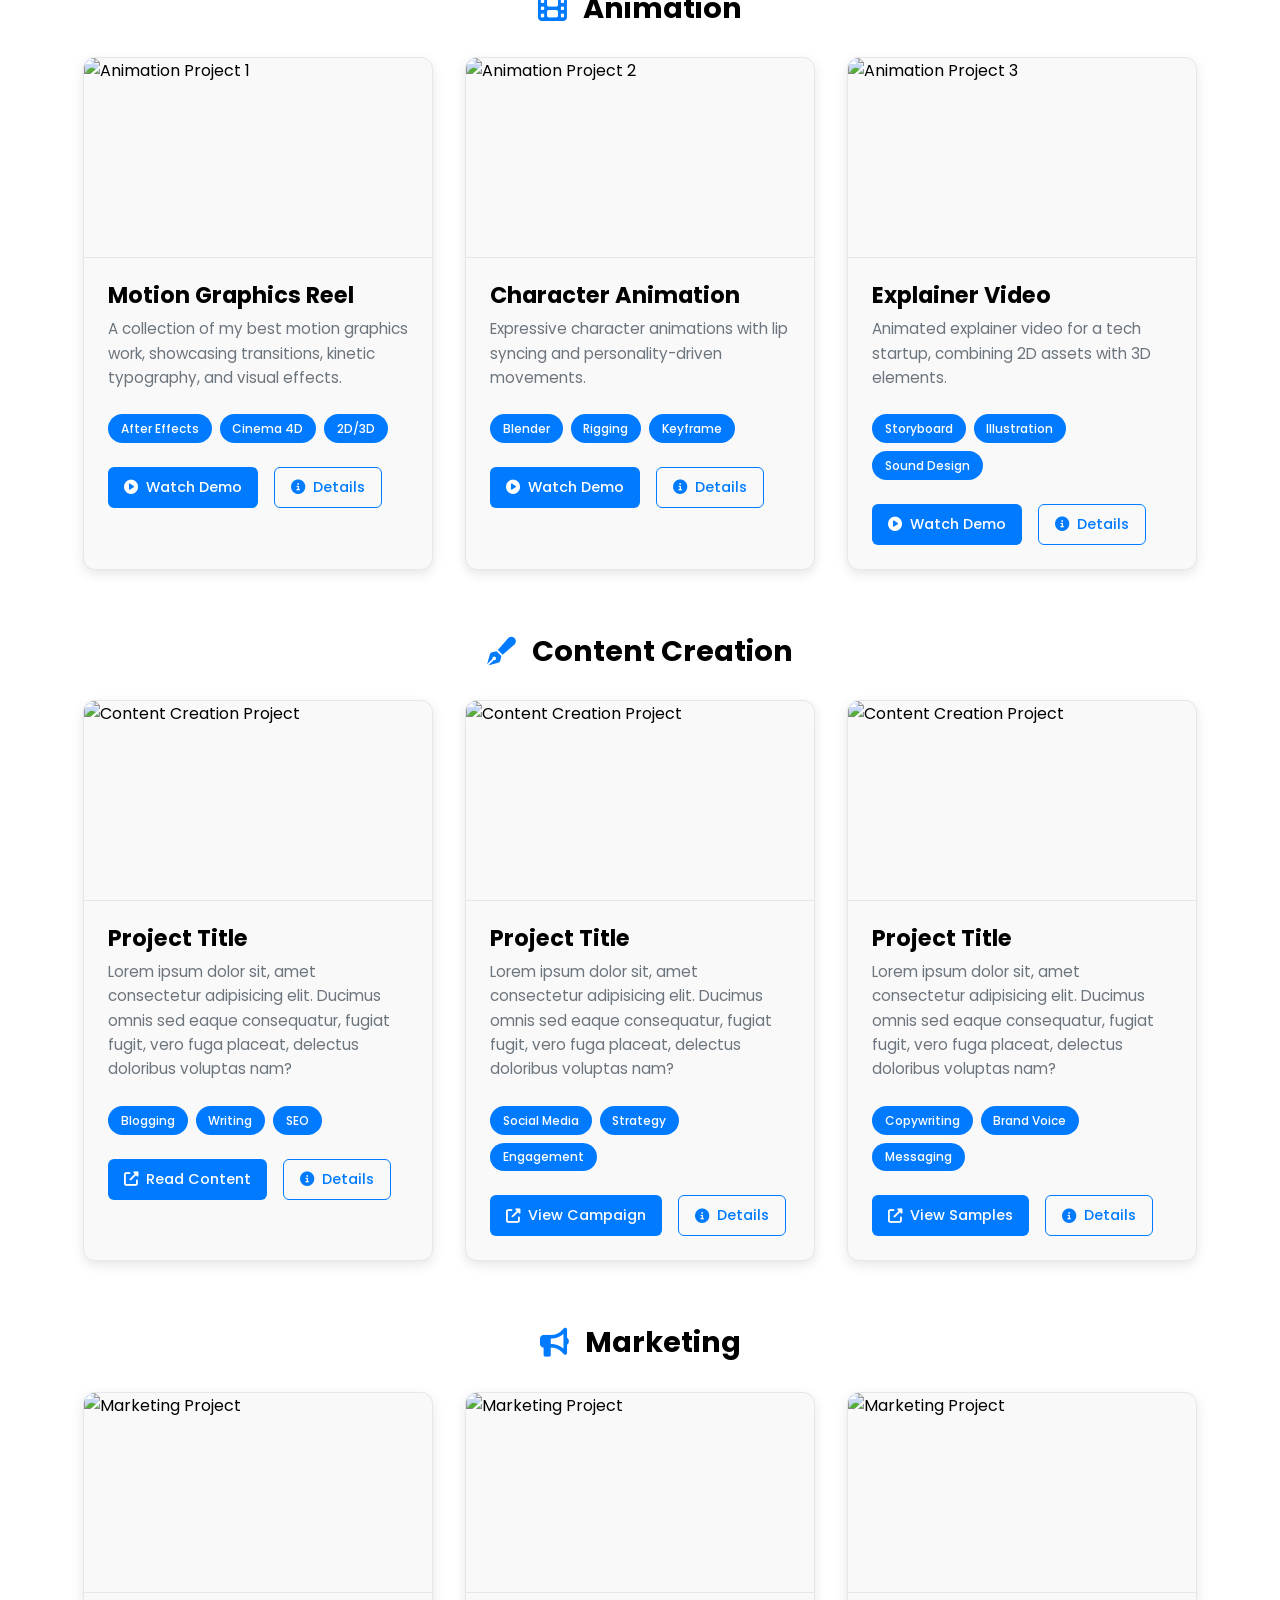
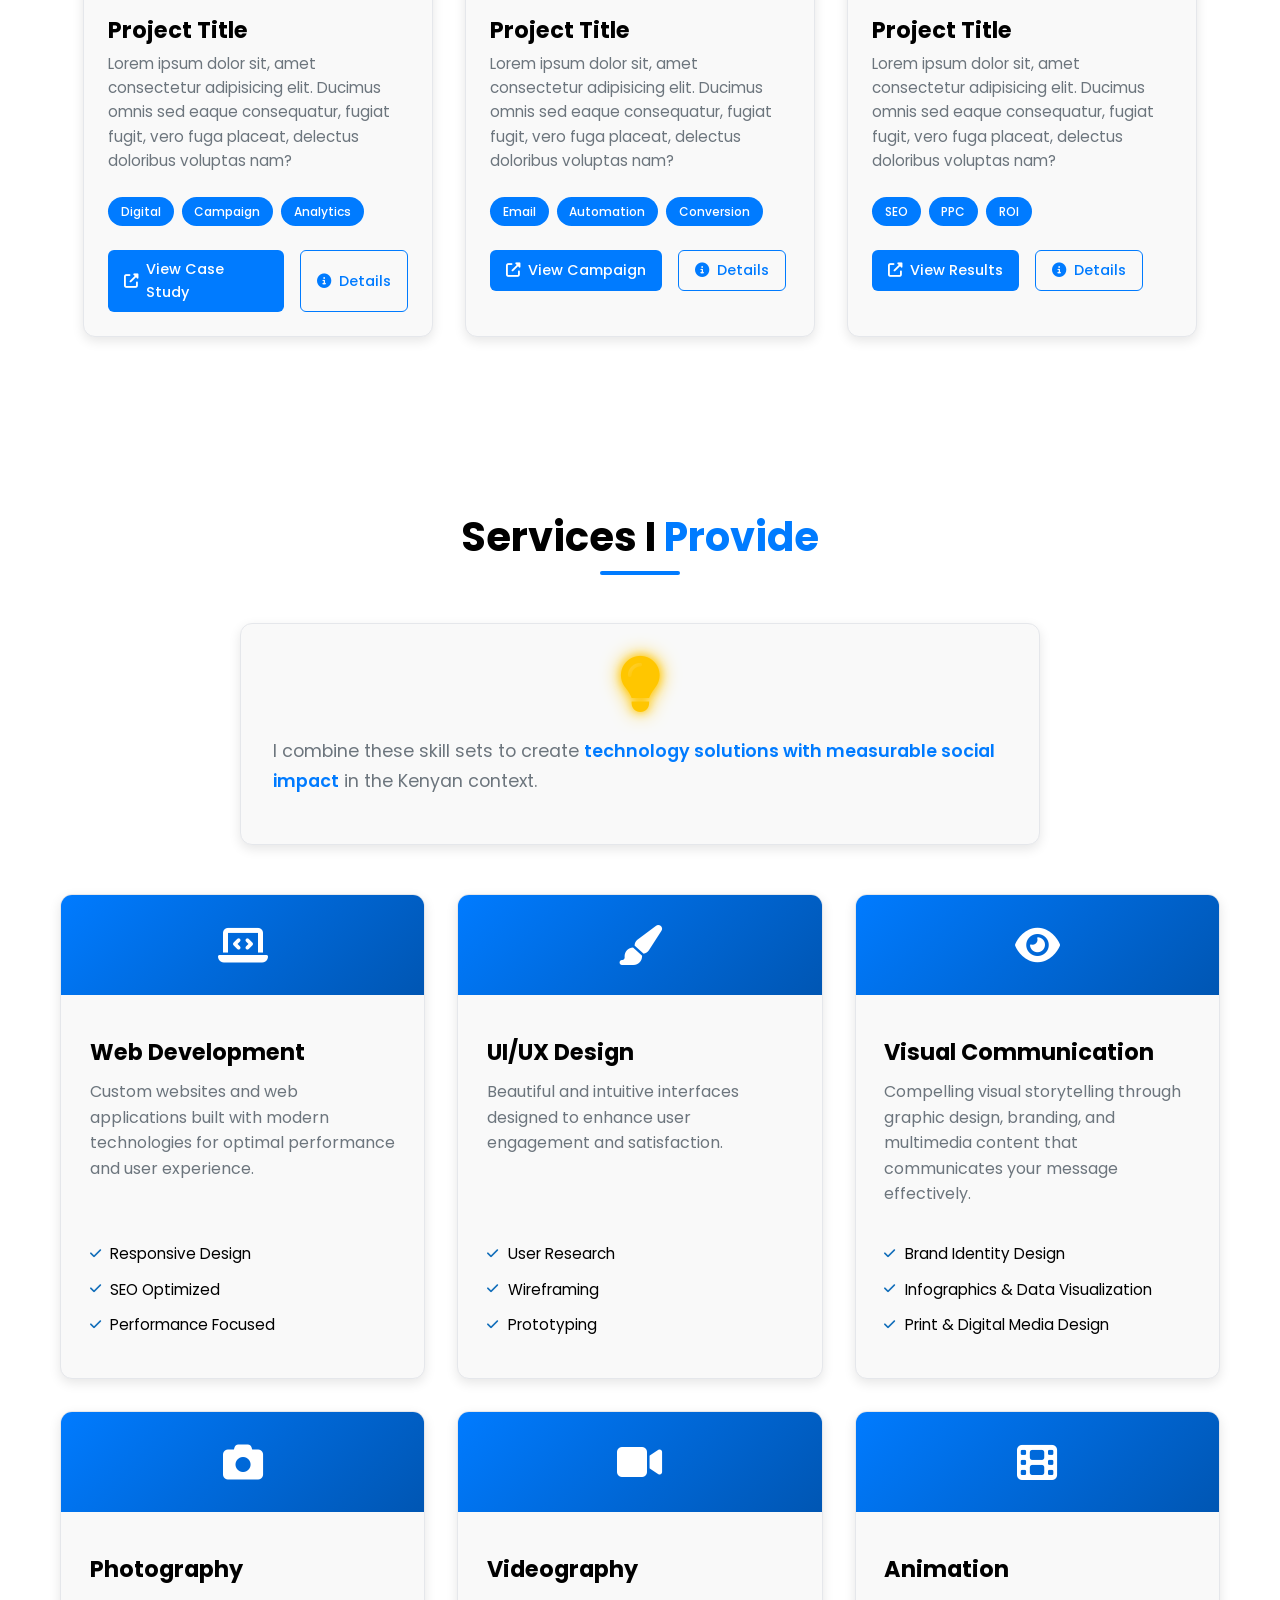
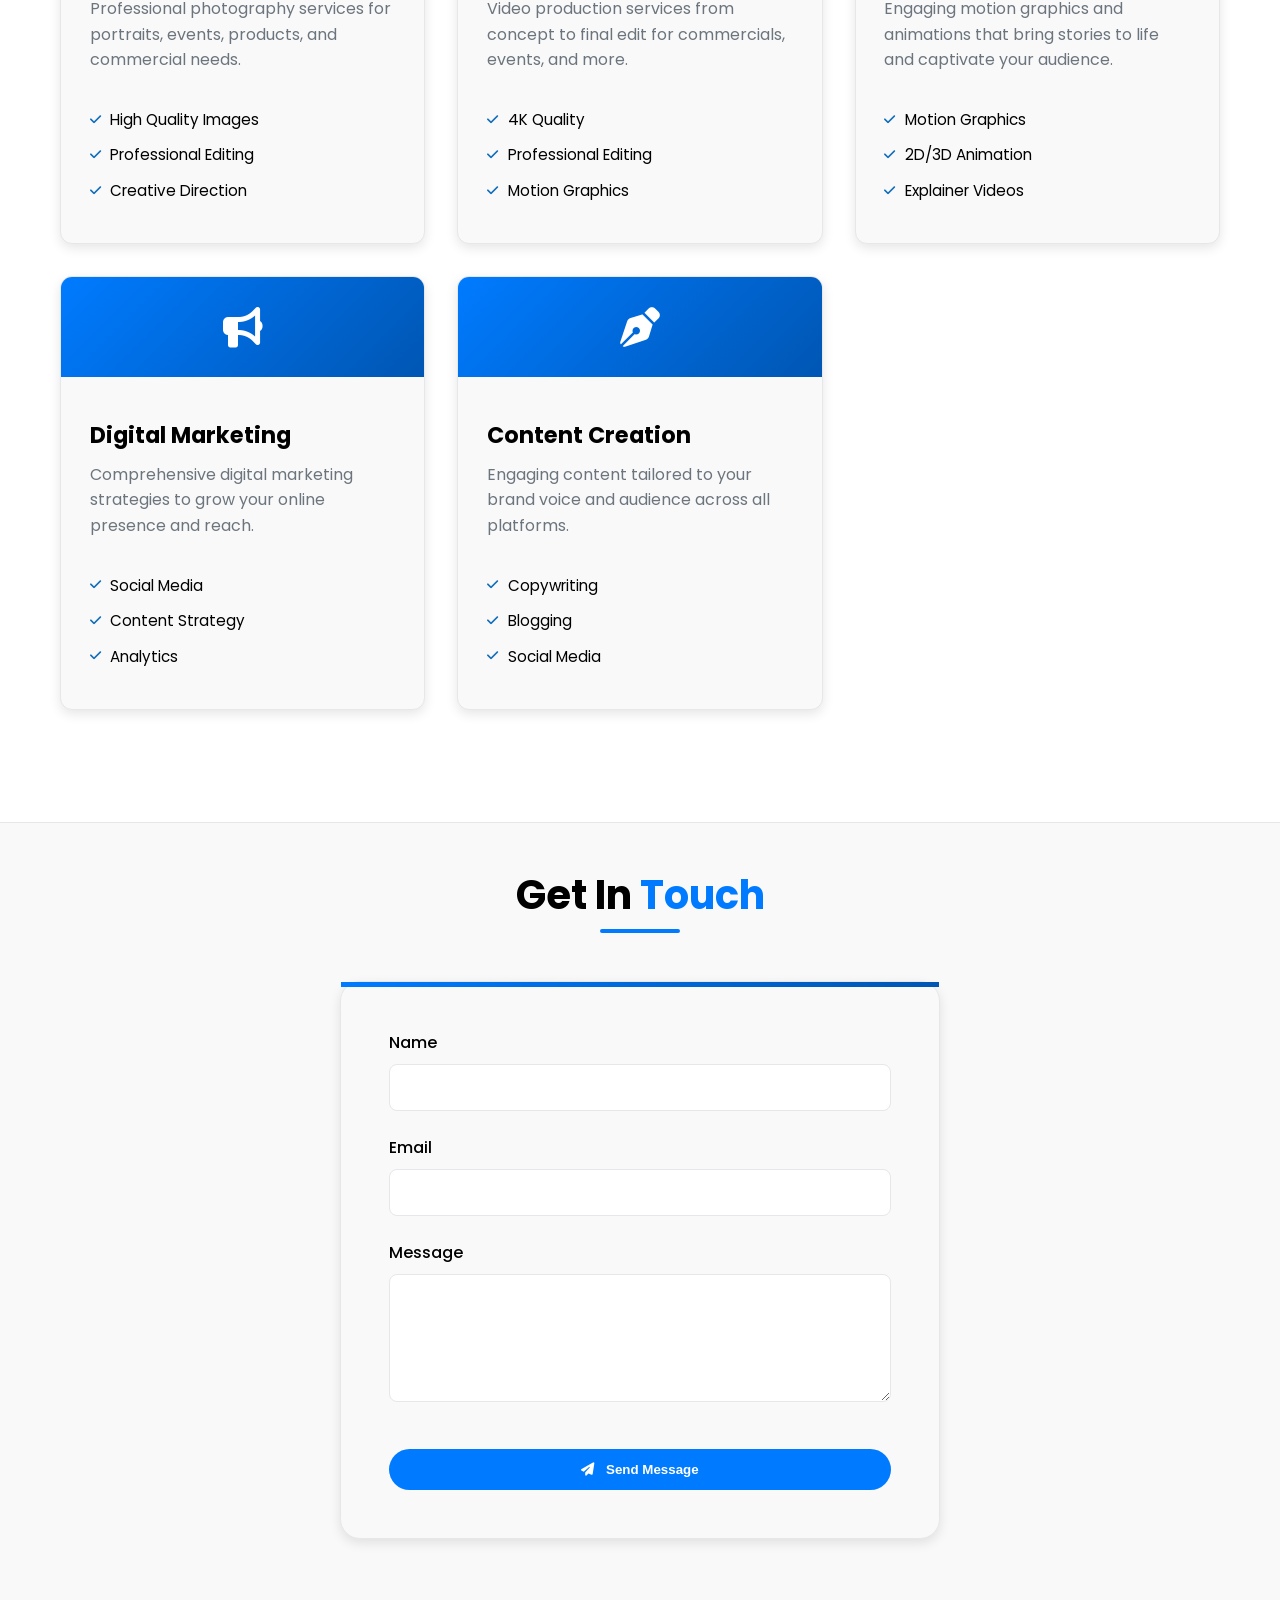
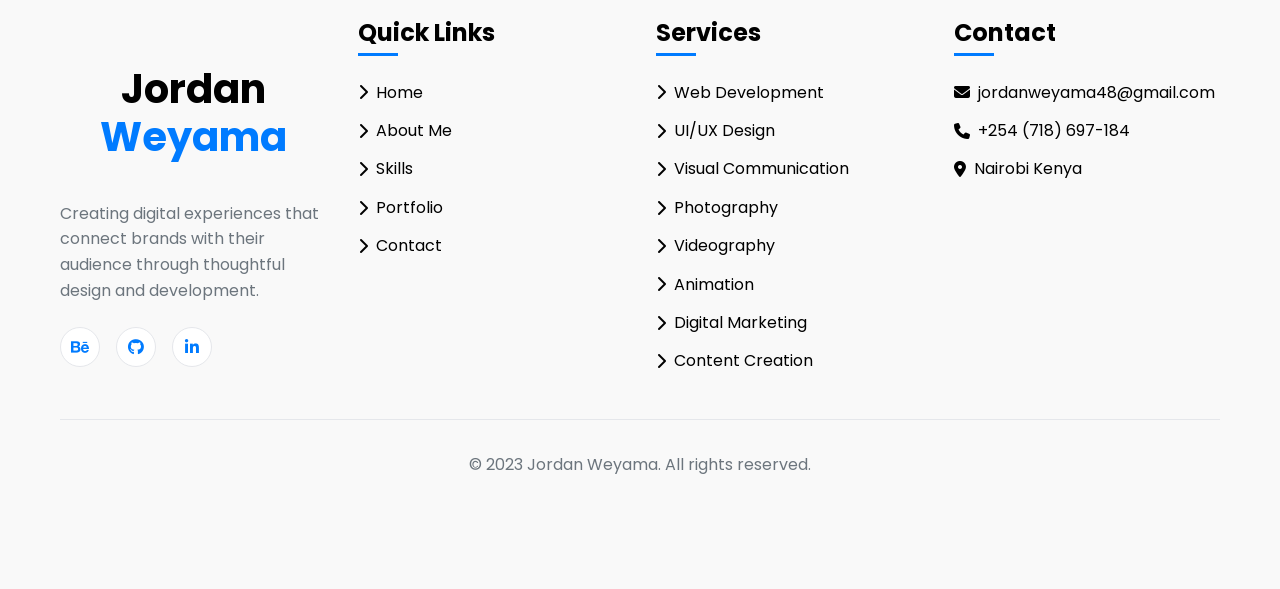
==== commit 74d8aadf: "Update index.html" ====
--- a/index.html
+++ b/index.html
@@ -1233,21 +1233,24 @@
     <script src="https://cdn.jsdelivr.net/npm/canvas-confetti@1.5.1/dist/confetti.browser.min.js"></script>
 
     <script>
-        // Theme Toggle Functionality
-        const themeToggle = document.getElementById('theme-toggle');
-        const html = document.documentElement;
-        const currentTheme = localStorage.getItem('theme') || 'light';
-        
-        // Apply saved theme
-        html.setAttribute('data-theme', currentTheme);
-        
+        // Theme Toggle
+        const themeToggle = document.querySelector('.theme-toggle');
         themeToggle.addEventListener('click', () => {
-            const currentTheme = html.getAttribute('data-theme');
-            const newTheme = currentTheme === 'light' ? 'dark' : 'light';
-            html.setAttribute('data-theme', newTheme);
-            localStorage.setItem('theme', newTheme);
+            document.documentElement.setAttribute('data-theme',
+                document.documentElement.getAttribute('data-theme') === 'dark' ? 'light' : 'dark'
+            );
+            updateSkillTexts();
         });
 
+        function updateSkillTexts() {
+            const theme = document.documentElement.getAttribute('data-theme');
+            document.querySelectorAll('.skill-title').forEach(el => {
+                el.textContent = theme === 'dark' ? el.getAttribute('data-dark') : el.getAttribute('data-light');
+            });
+            document.querySelectorAll('.skill-text').forEach(el => {
+                el.textContent = theme === 'dark' ? el.getAttribute('data-dark') : el.getAttribute('data-light');
+            });
+        }
         // Initialize skill texts on page load
         updateSkillTexts();
 
--- a/creative.css
+++ b/creative.css
@@ -62,8 +62,8 @@
             transition: background-color 0.3s, color 0.3s;
             overflow-x: hidden;
             min-height: 100vh;
-            min-width: 320px; /* Prevents layout from getting narrower than smallest mobile */
-            overflow-x: hidden; /* Prevents horizontal scrolling */
+            min-width: 320px;
+            overflow-x: hidden;
         }
 
         img {
@@ -420,119 +420,157 @@
             line-height: 1.8;
         }
 
-        /* Merged Core Values Grid */
-        .subtitle {
-            font-size: 1.2rem;
-            color: var(--text-muted);
-            max-width: 600px;
-            margin: 0 auto;
-        }
-        
+        /* --- Layout Container --- */
         .container {
             width: 100%;
-            max-width: 1400px;
-        }
-        
+            max-width: 1440px;
+            margin: 0 auto;
+            padding: 3rem 20px;
+        }
+
+        /* --- Core Values Section --- */
         .values-section {
-            margin-bottom: 3rem;
-        }
-        
+            padding: 4rem 0;
+        }
+
         .section-title {
             text-align: center;
-            margin-bottom: 2.5rem;
-        }
-        
+            margin-bottom: 3rem;
+        }
+
         .section-title h2 {
-            font-size: 2.2rem;
-            color: var(--text-color);
-            margin-bottom: 0.5rem;
-        }
-        
+            position: relative;
+            display: inline-block;
+        }
+
+        .section-title h2::after {
+            content: '';
+            position: absolute;
+            bottom: -15px;
+            left: 50%;
+            transform: translateX(-50%);
+            width: 80px;
+            height: 4px;
+            background: var(--primary-color);
+            border-radius: 2px;
+        }
+
         .section-title p {
-            color: var(--text-muted);
             max-width: 700px;
-            margin: 0 auto;
-        }
-        
+            margin: 1rem auto 0;
+        }
+
         .values-grid {
             display: grid;
             grid-template-columns: repeat(4, 1fr);
             gap: 1.8rem;
             margin-top: 2rem;
         }
-        
+
         .value-card {
-            background: white;
-            border-radius: 16px;
+            background: var(--card-bg);
+            border-radius: 12px;
             overflow: hidden;
             box-shadow: var(--shadow);
-            transition: all 0.3s ease;
+            transition: var(--transition);
+            border: 1px solid var(--border-color);
             display: flex;
             flex-direction: column;
             height: 100%;
-            border: 1px solid var(--border-color);
-            position: relative;
-        }
-        
+        }
+
         .value-card:hover {
-            transform: translateY(-10px);
-            box-shadow: 0 12px 30px rgba(0, 0, 0, 0.15);
-        }
-        
+            transform: translateY(-8px);
+            box-shadow: 0 12px 20px rgba(0, 0, 0, 0.15);
+        }
+
         .card-header {
             background: linear-gradient(135deg, var(--primary-color), var(--secondary-color));
             padding: 1.8rem;
             text-align: center;
             color: white;
         }
-        
+
         .card-icon {
-            font-size: 2.8rem;
+            font-size: 2.5rem;
             margin-bottom: 1rem;
         }
-        
+
         .card-title {
             font-size: 1.4rem;
             font-weight: 600;
         }
-        
+
         .card-body {
             padding: 1.8rem;
             flex-grow: 1;
             display: flex;
             flex-direction: column;
         }
-        
+
         .card-description {
-            color: var(--text-muted);
+            color: var(--text-muted-color);
             line-height: 1.6;
             margin-bottom: 1.5rem;
-            flex-grow: 1;
-        }
-        
+        }
+
         .emphasis {
             background: rgba(0, 123, 255, 0.1);
-            padding: 1.2rem;
-            border-radius: 10px;
+            padding: 1rem;
+            border-radius: 8px;
             font-style: italic;
             color: var(--primary-color);
             border-left: 3px solid var(--primary-color);
             font-weight: 500;
-        }
-        
-        /* Responsive design */
+            margin-top: auto;
+        }
+
+        /* Stats Section */
+        .stats-bar {
+            display: flex;
+            justify-content: center;
+            gap: 2rem;
+            margin-top: 3rem;
+            flex-wrap: wrap;
+        }
+
+        .stat-item {
+            text-align: center;
+            min-width: 150px;
+        }
+
+        .stat-value {
+            font-size: 2.5rem;
+            font-weight: 700;
+            color: var(--primary-color);
+            margin-bottom: 0.5rem;
+        }
+
+        .stat-label {
+            color: var(--text-muted-color);
+            font-size: 1.1rem;
+        }
+
+        .divider {
+            height: 1px;
+            background: linear-gradient(to right, transparent, var(--border-color), transparent);
+            margin: 3rem 0;
+            width: 100%;
+        }
+
+        /* Responsive Design */
         @media (max-width: 1200px) {
             .values-grid {
                 grid-template-columns: repeat(3, 1fr);
             }
         }
-        
+
         @media (max-width: 900px) {
             .values-grid {
                 grid-template-columns: repeat(2, 1fr);
             }
         }
-        
+
         @media (max-width: 600px) {
             .values-grid {
                 grid-template-columns: 1fr;
@@ -540,41 +578,9 @@
                 margin: 0 auto;
             }
             
-            h1 {
-                font-size: 2.3rem;
-            }
-        }
-        
-        .stats-bar {
-            display: flex;
-            justify-content: center;
-            gap: 2rem;
-            margin-top: 3rem;
-            flex-wrap: wrap;
-        }
-        
-        .stat-item {
-            text-align: center;
-            min-width: 150px;
-        }
-        
-        .stat-value {
-            font-size: 2.5rem;
-            font-weight: 700;
-            color: var(--primary-color);
-            margin-bottom: 0.5rem;
-        }
-        
-        .stat-label {
-            color: var(--text-muted);
-            font-size: 1.1rem;
-        }
-        
-        .divider {
-            height: 1px;
-            background: linear-gradient(to right, transparent, var(--border-color), transparent);
-            margin: 3rem 0;
-            width: 100%;
+            h2 {
+                font-size: 2rem;
+            }
         }
 
         /* === Mission & Stats Section === */
@@ -1339,4 +1345,4 @@
             body {
                 padding: 0 5%; /* Wastes space on ultra-wide screens */
             }
-        }+        }
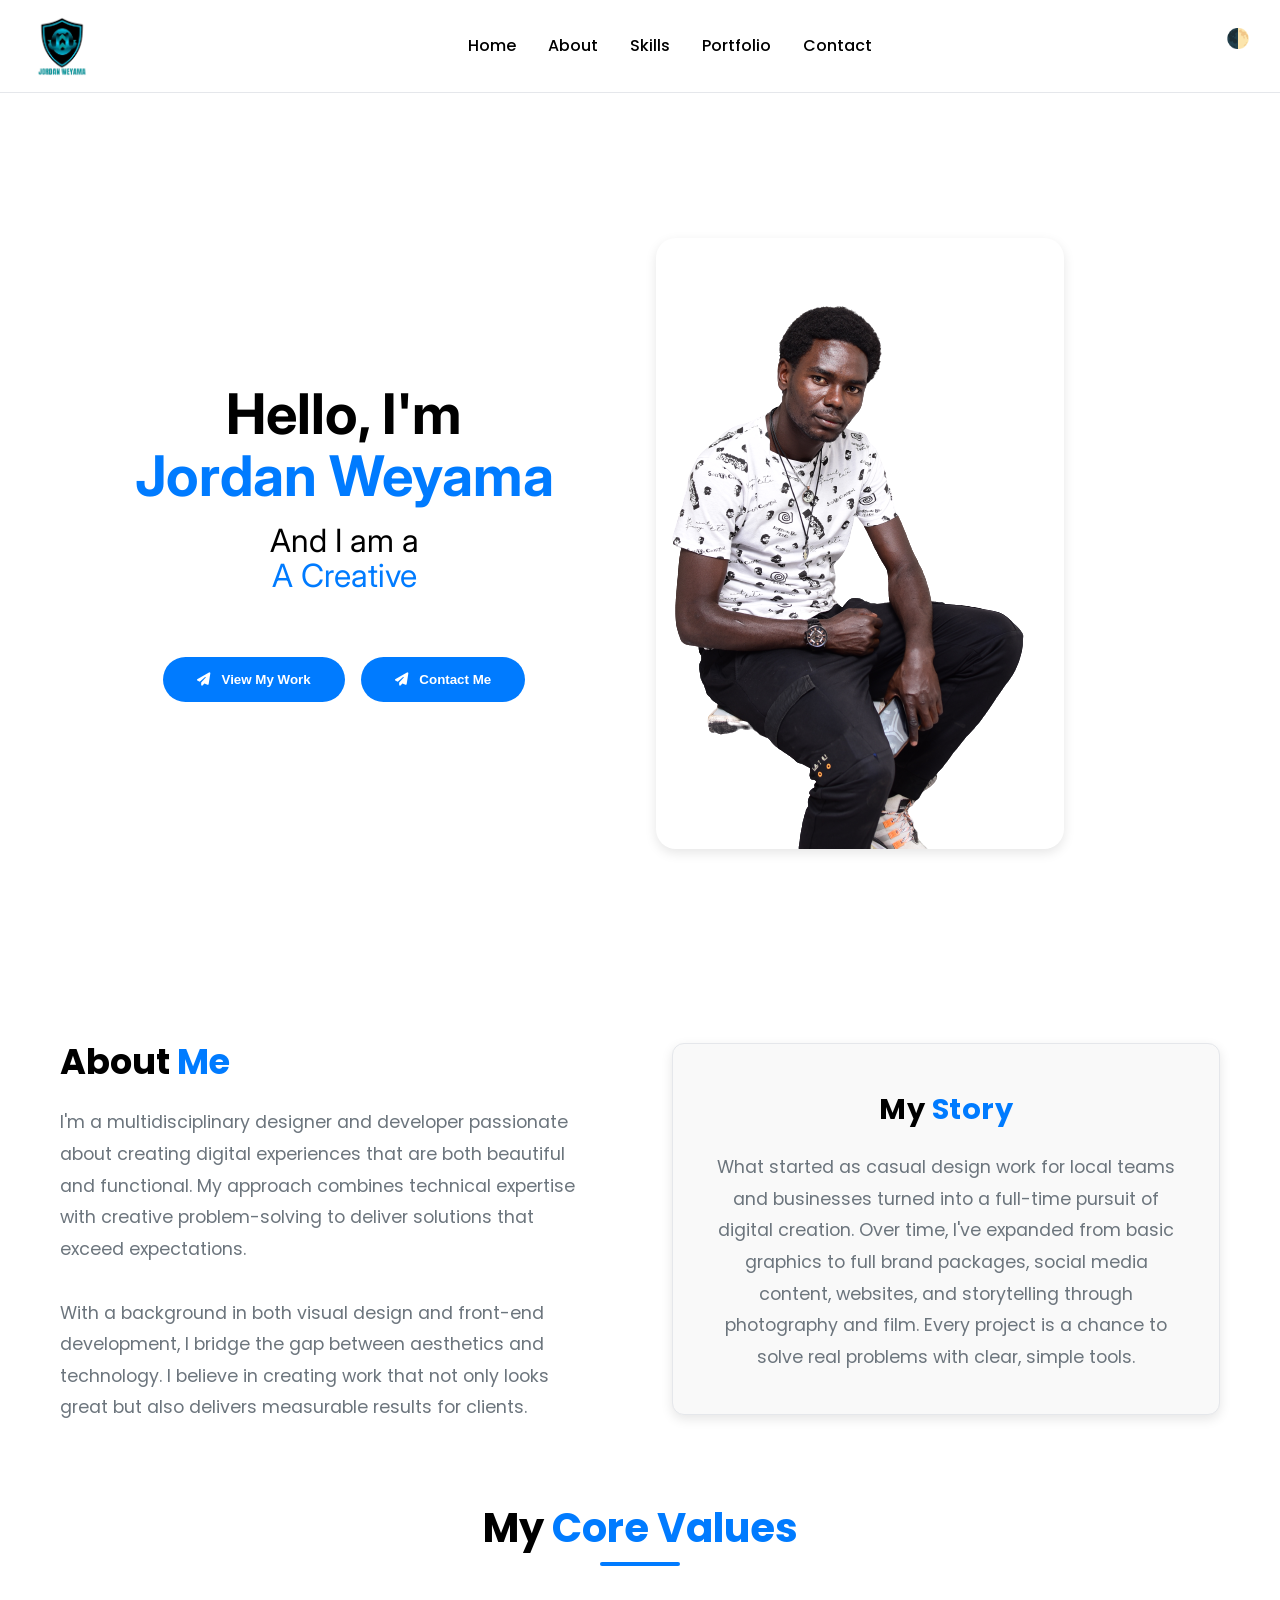
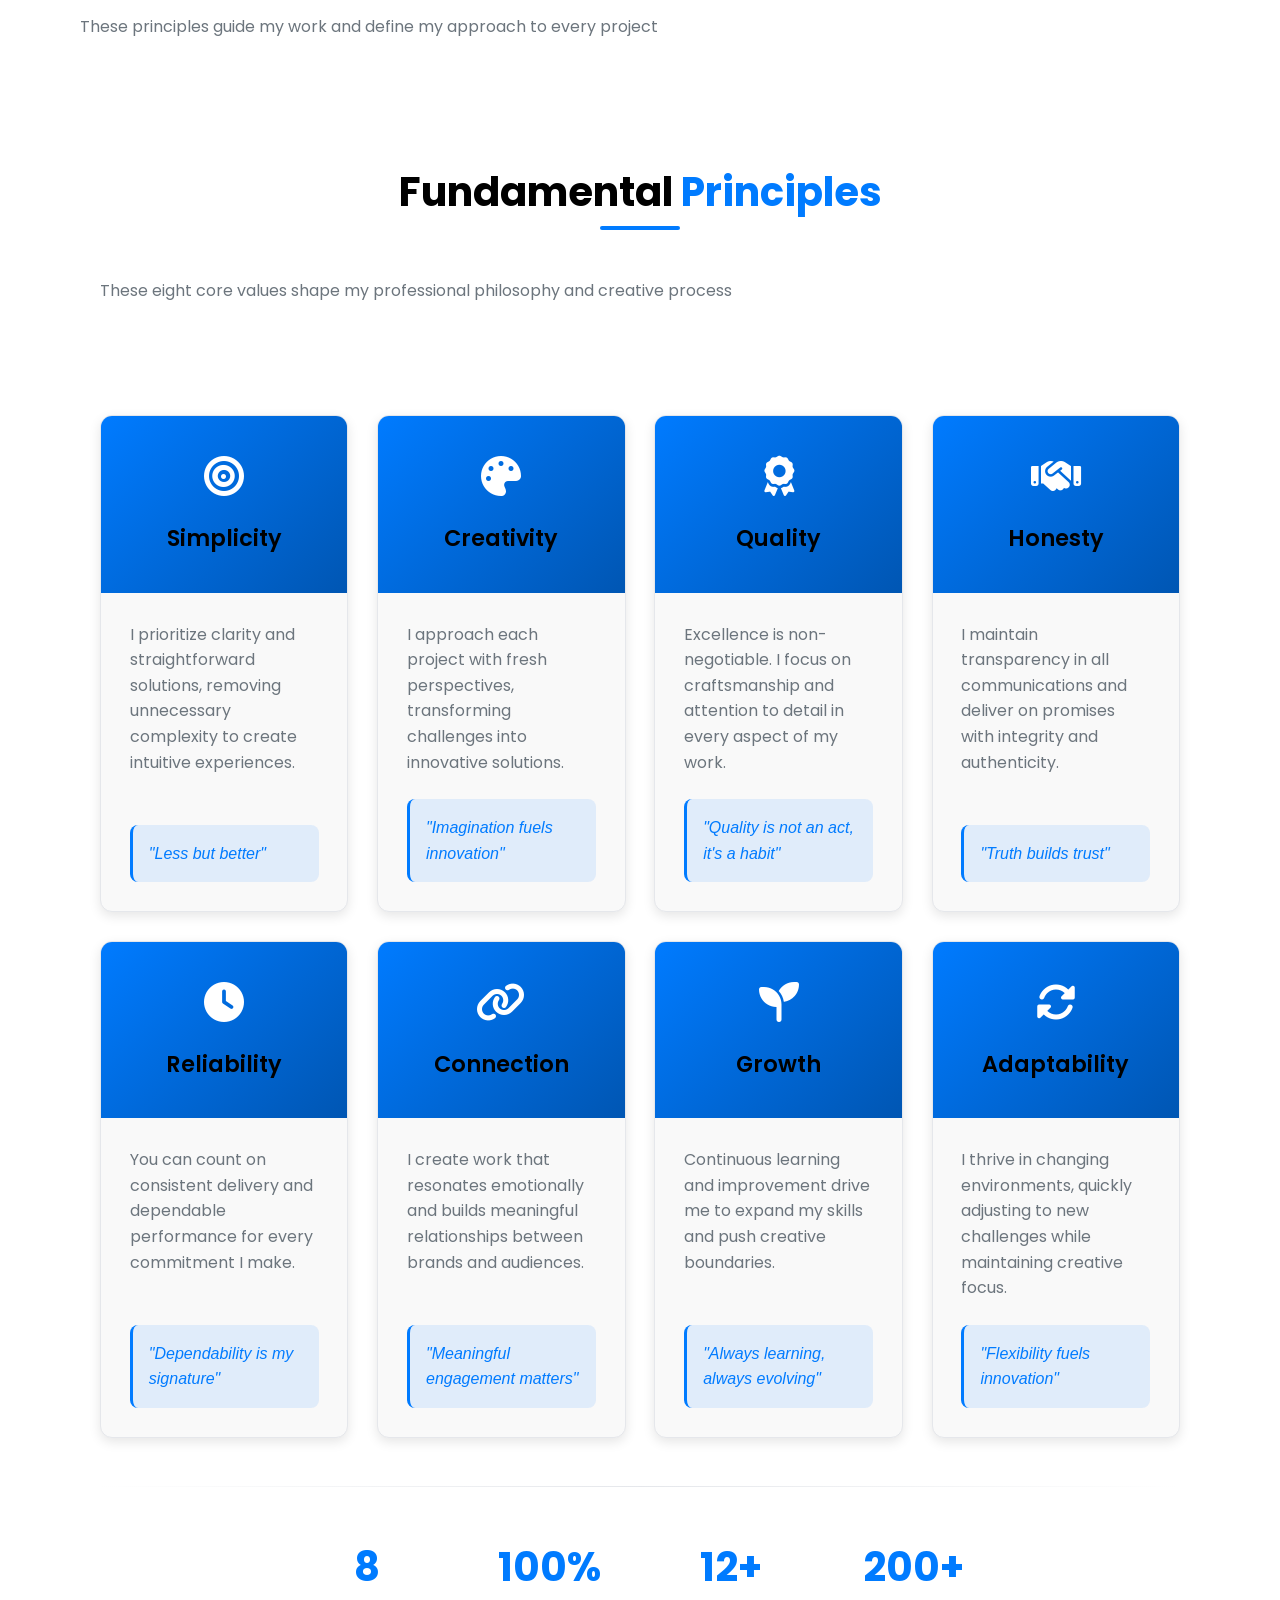
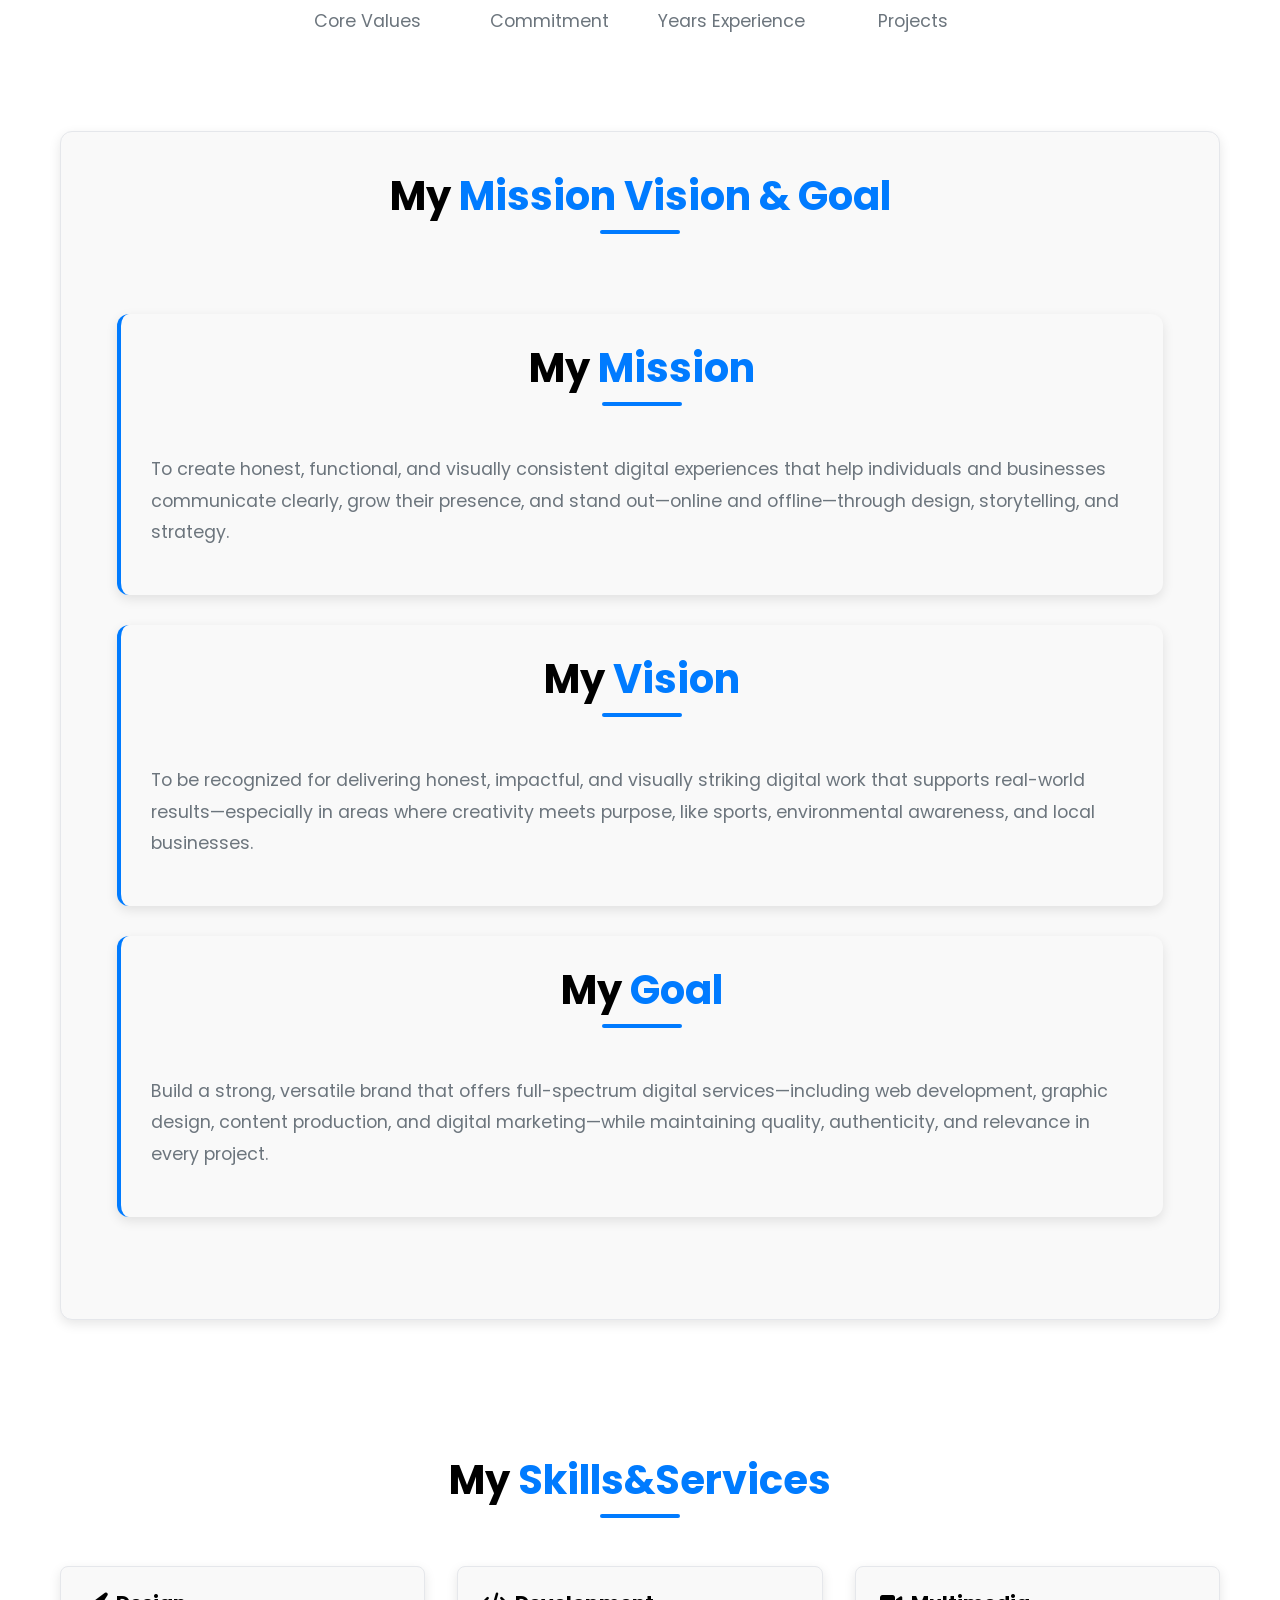
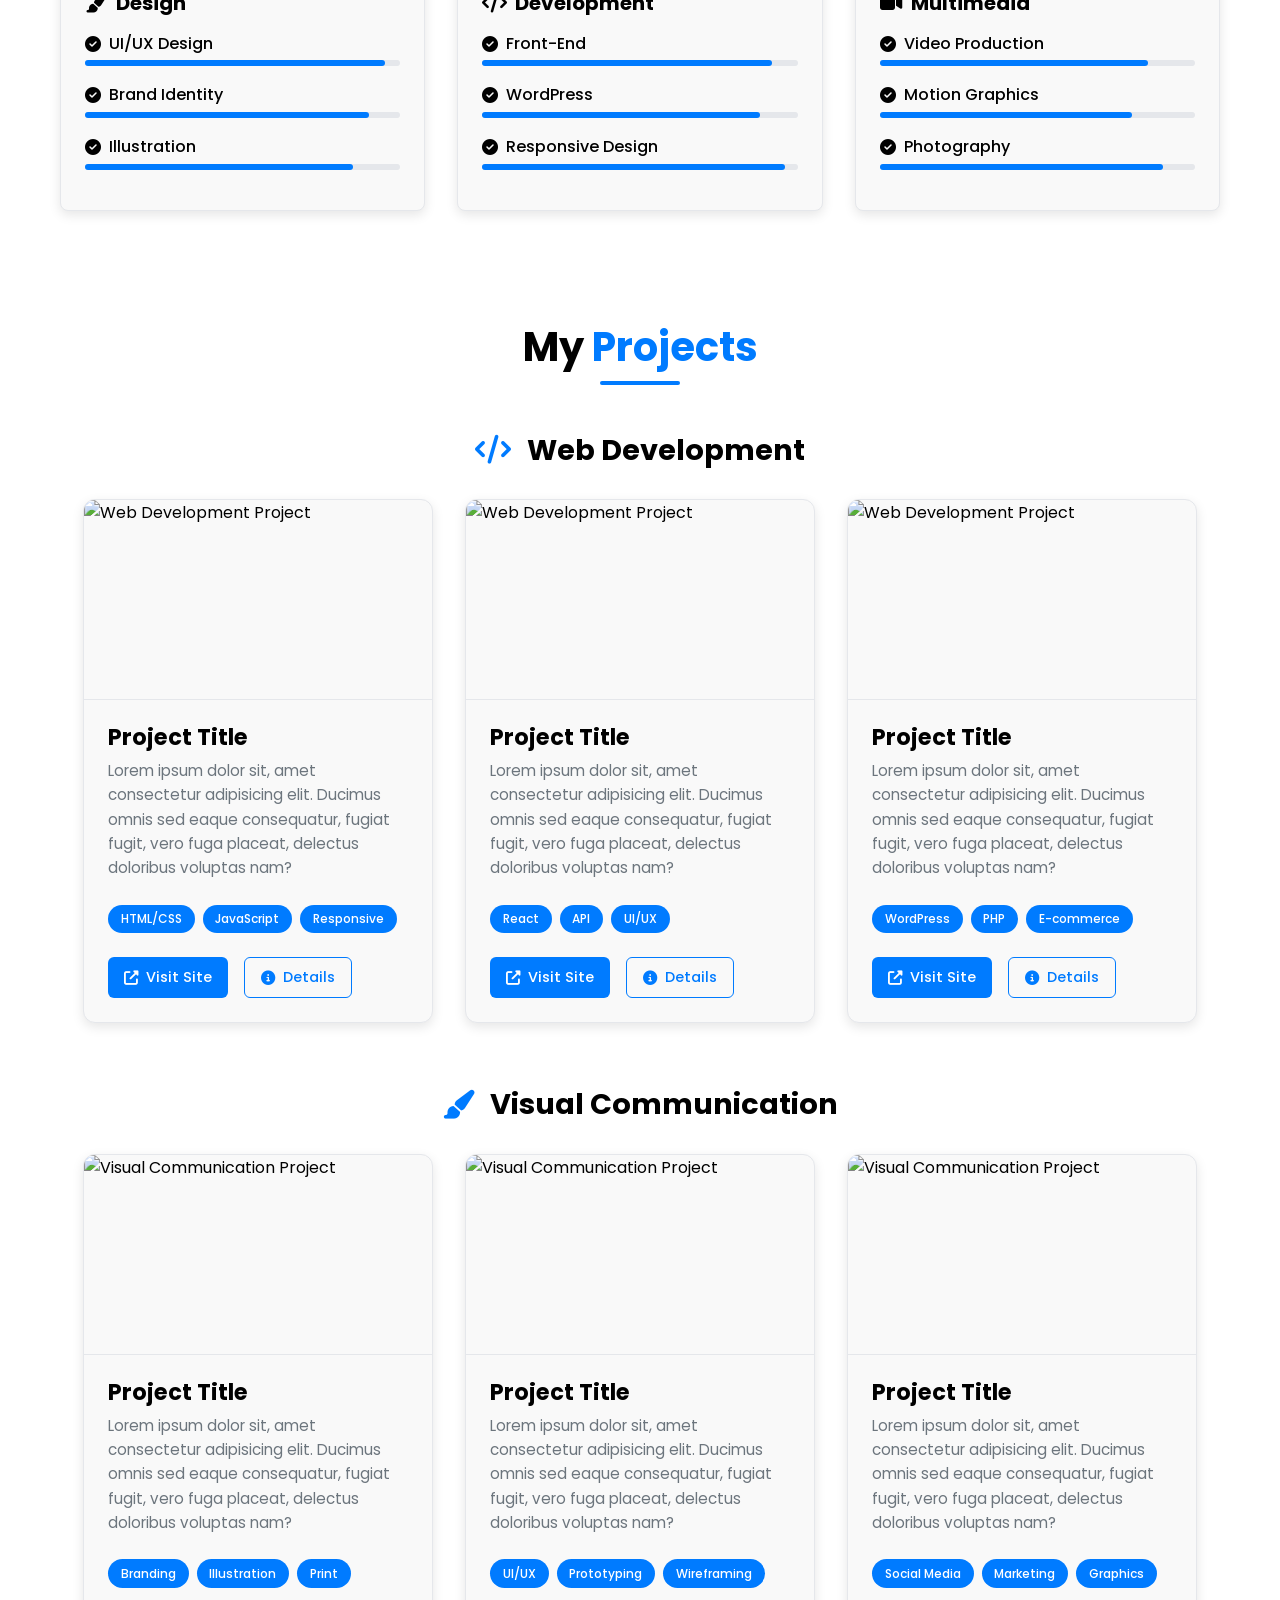
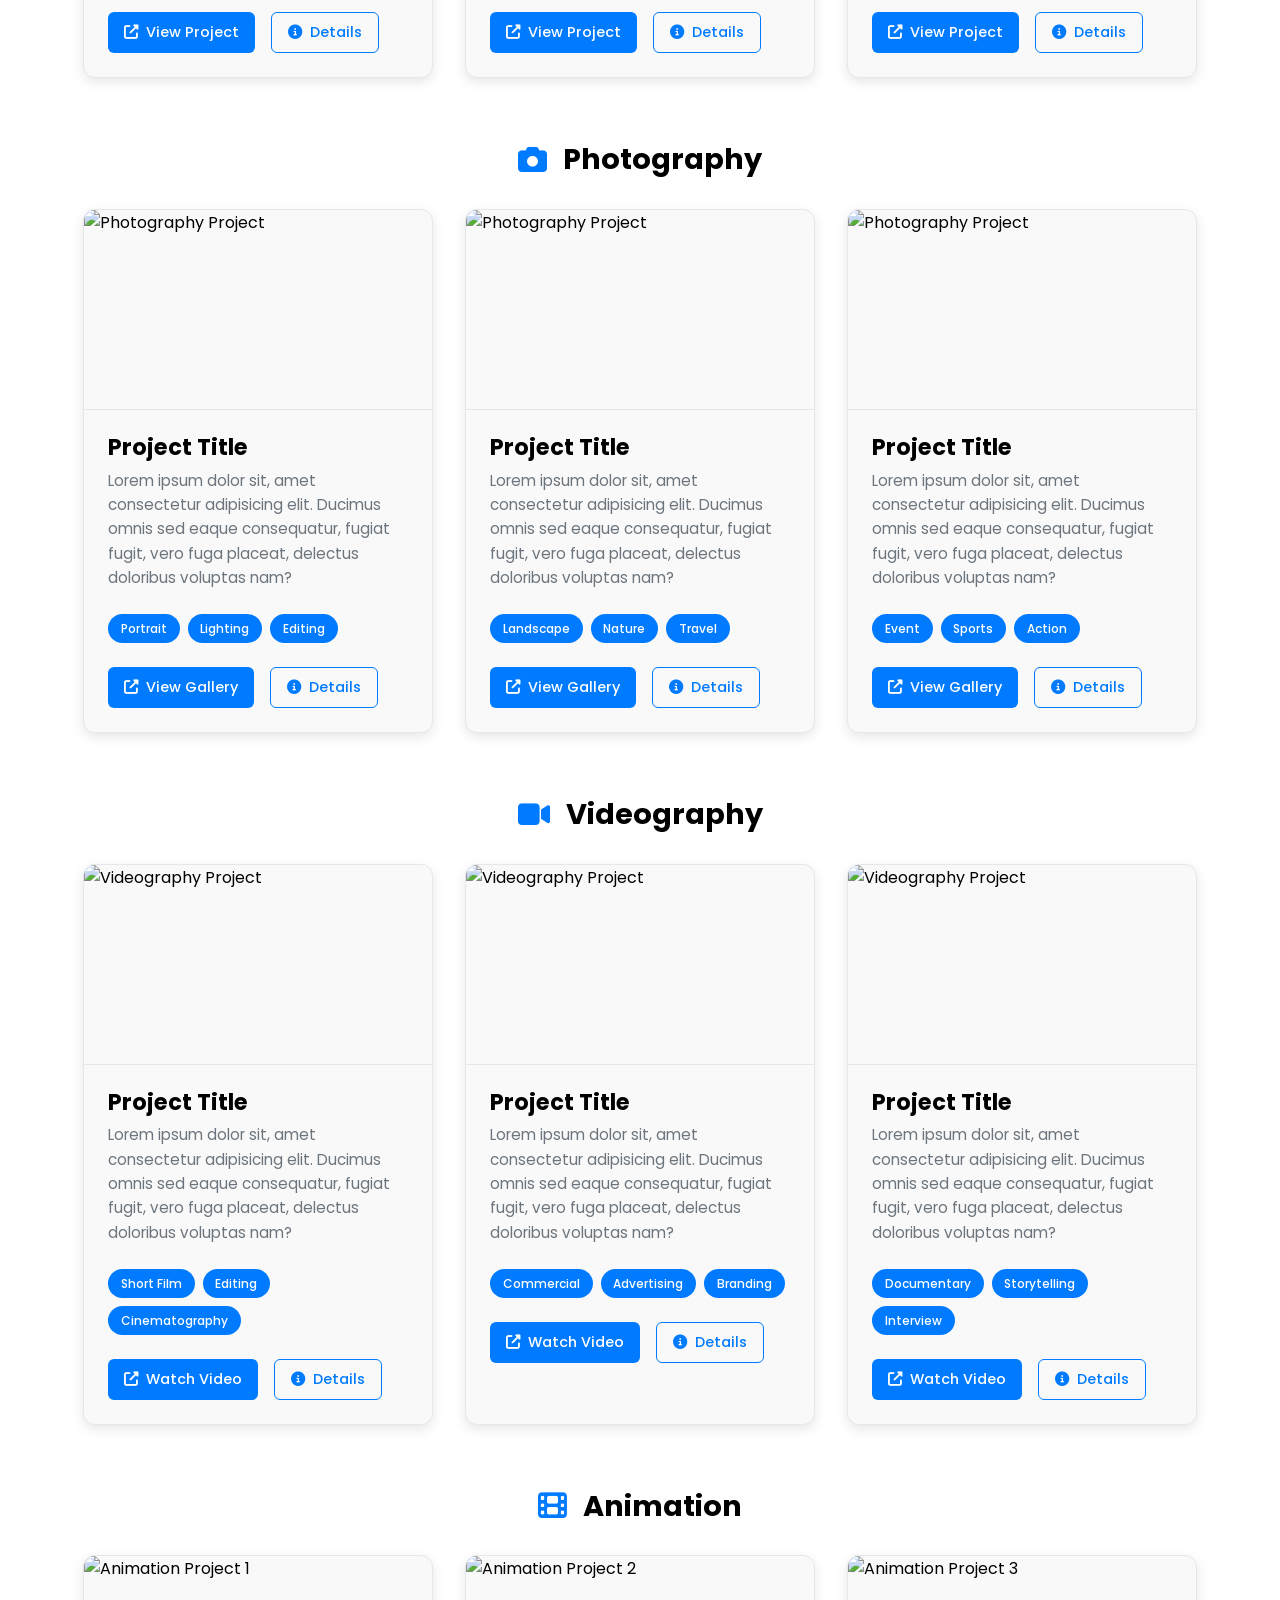
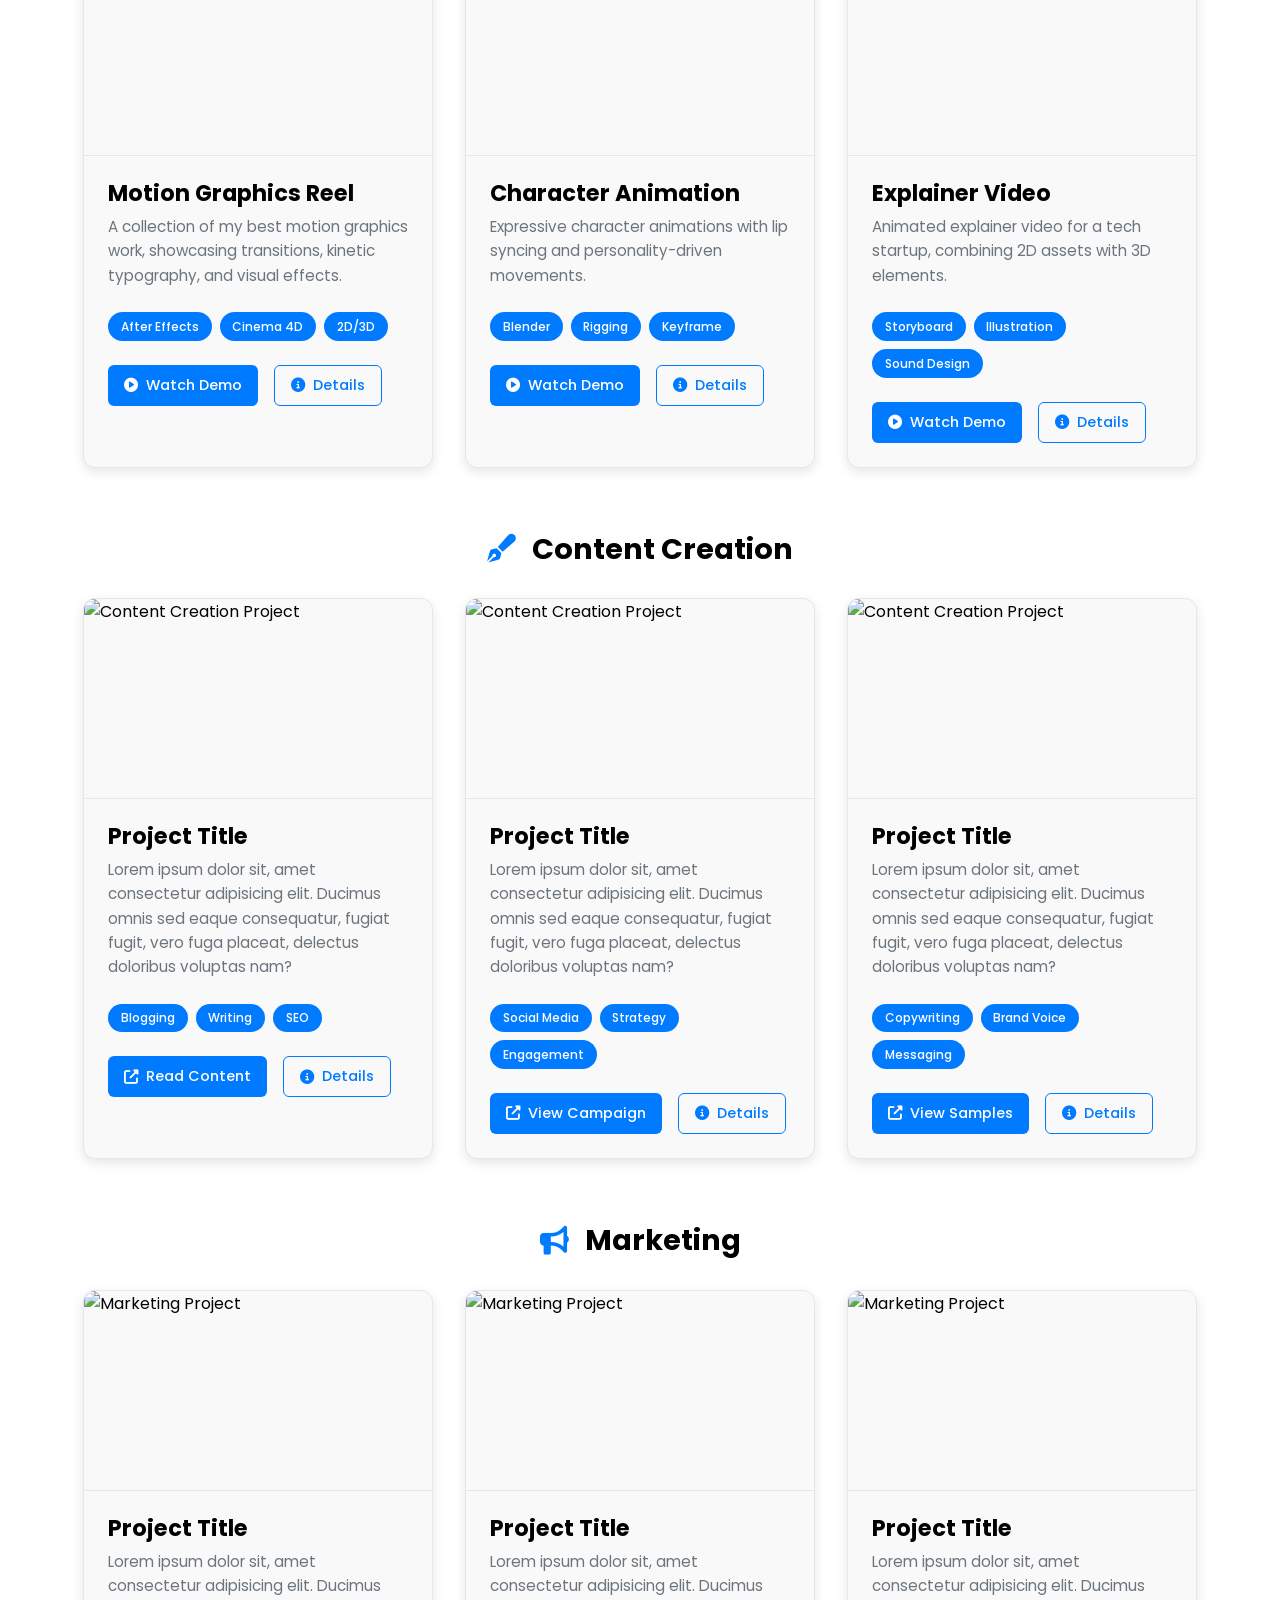
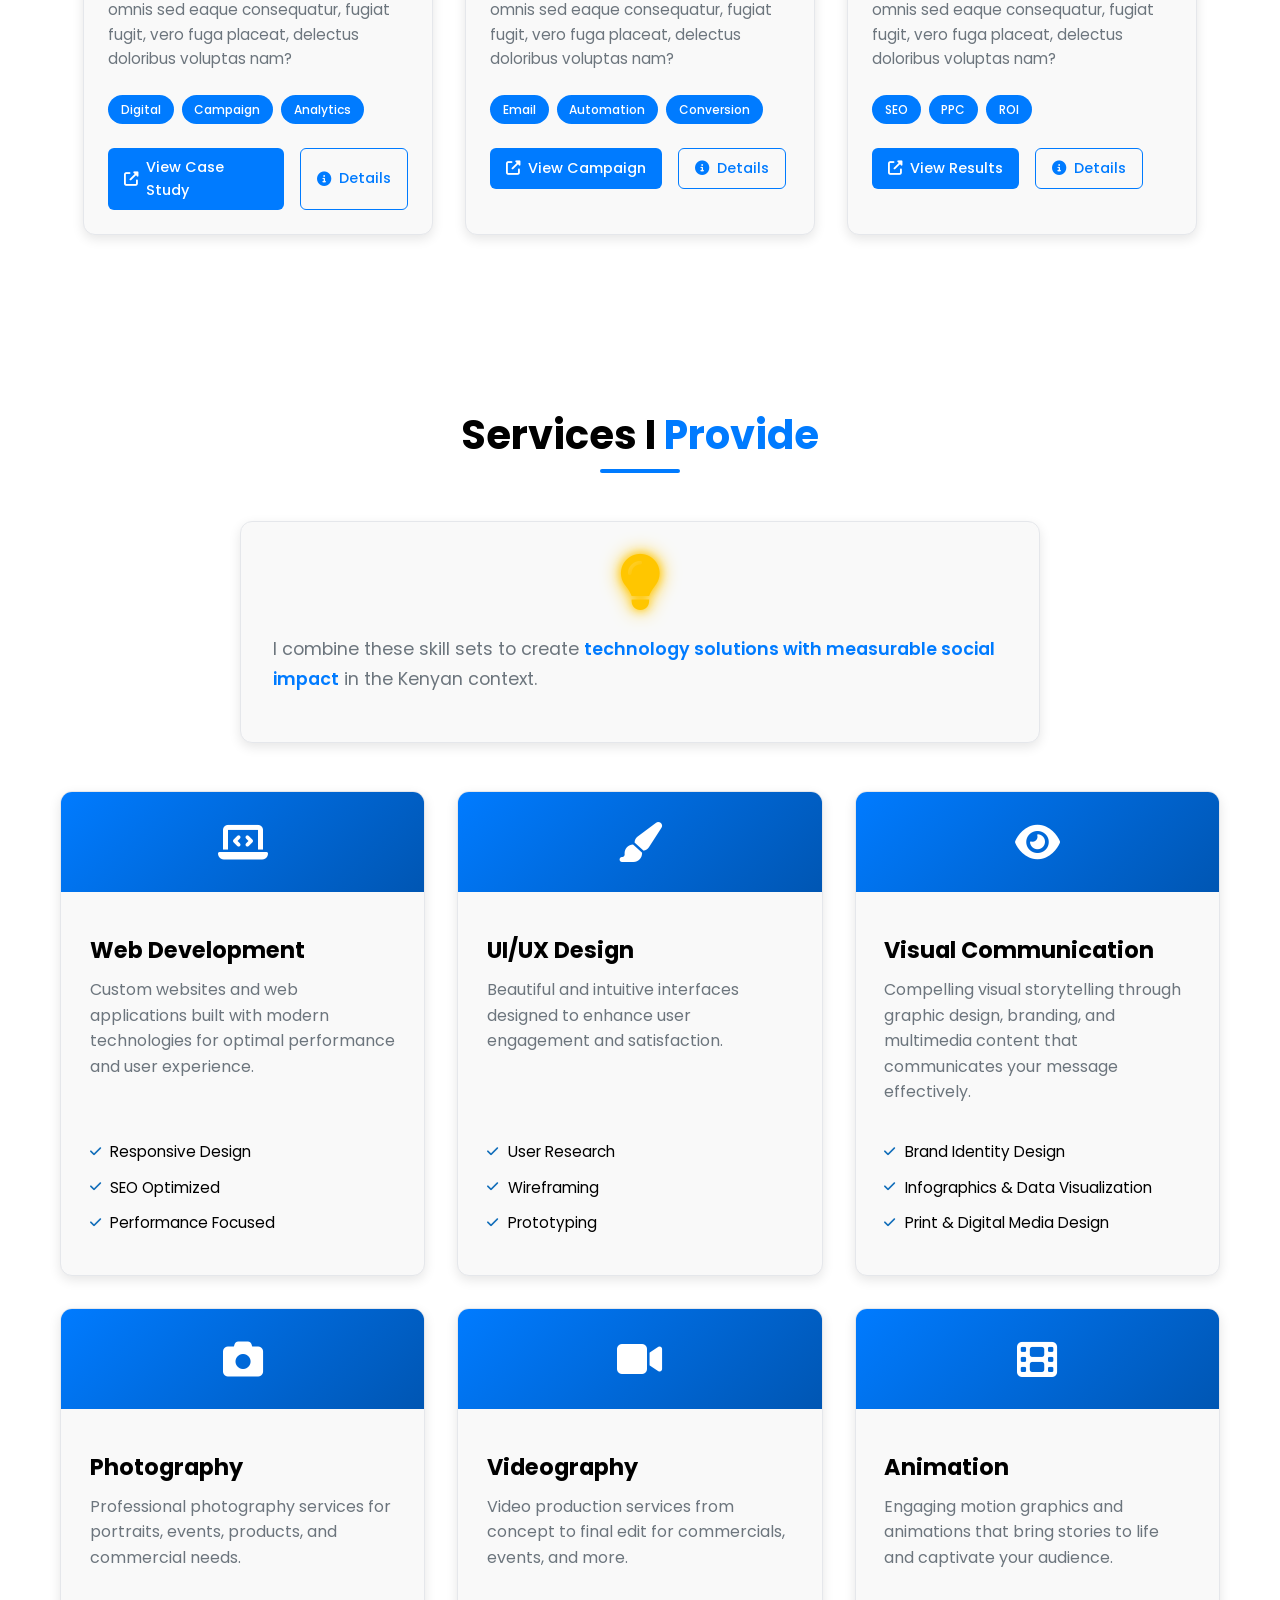
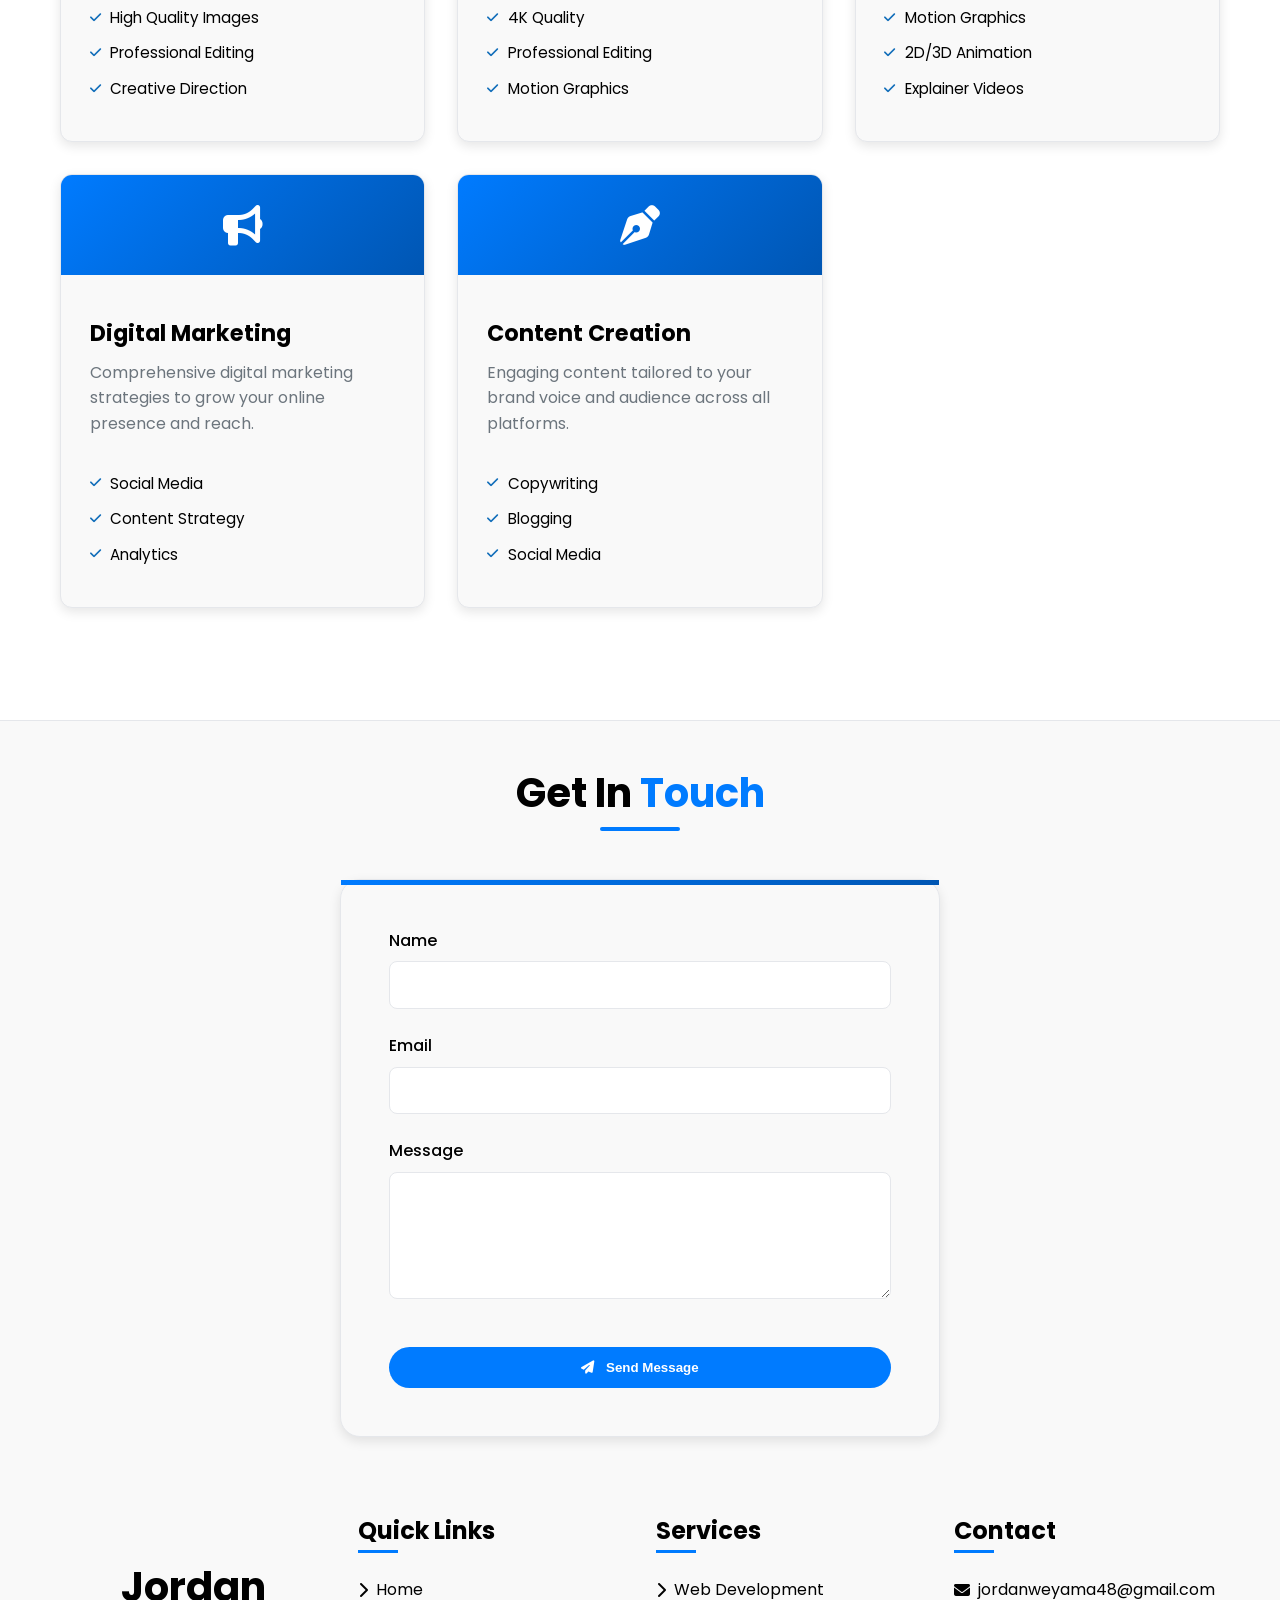
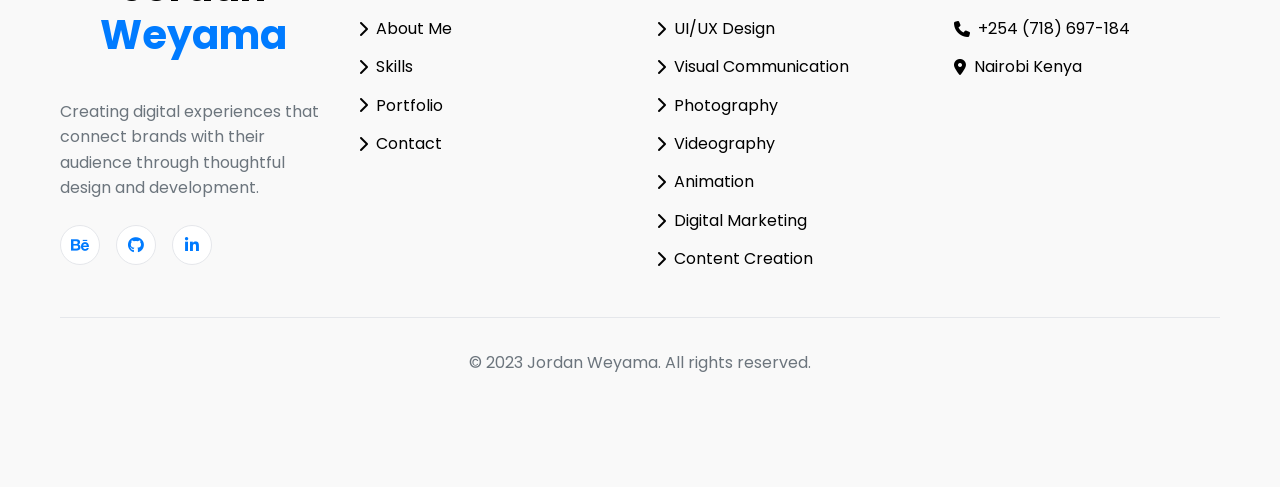
==== commit b069cbb0: "Update index.html" ====
--- a/index.html
+++ b/index.html
@@ -223,31 +223,8 @@
             </div>
         </section>
     </div>
-        
-        <div class="divider"></div>
-        
-        <div class="stats-bar">
-            <div class="stat-item">
-                <div class="stat-value">8</div>
-                <div class="stat-label">Core Values</div>
-            </div>
-            <div class="stat-item">
-                <div class="stat-value">100%</div>
-                <div class="stat-label">Commitment</div>
-            </div>
-            <div class="stat-item">
-                <div class="stat-value">5+</div>
-                <div class="stat-label">Years Experience</div>
-            </div>
-            <div class="stat-item">
-                <div class="stat-value">1</div>
-                <div class="stat-label">Projects</div>
-            </div>
-        </div>
-    </div>
-        </section>
-
-        <!-- Mission & Stats Section -->
+    
+<!-- Mission & Stats Section -->
         <div class="highlight-box">
             <h2 class="section-title">My <span>Mission Vision & Goal</span></h2>
             <div class="content-wrapper">
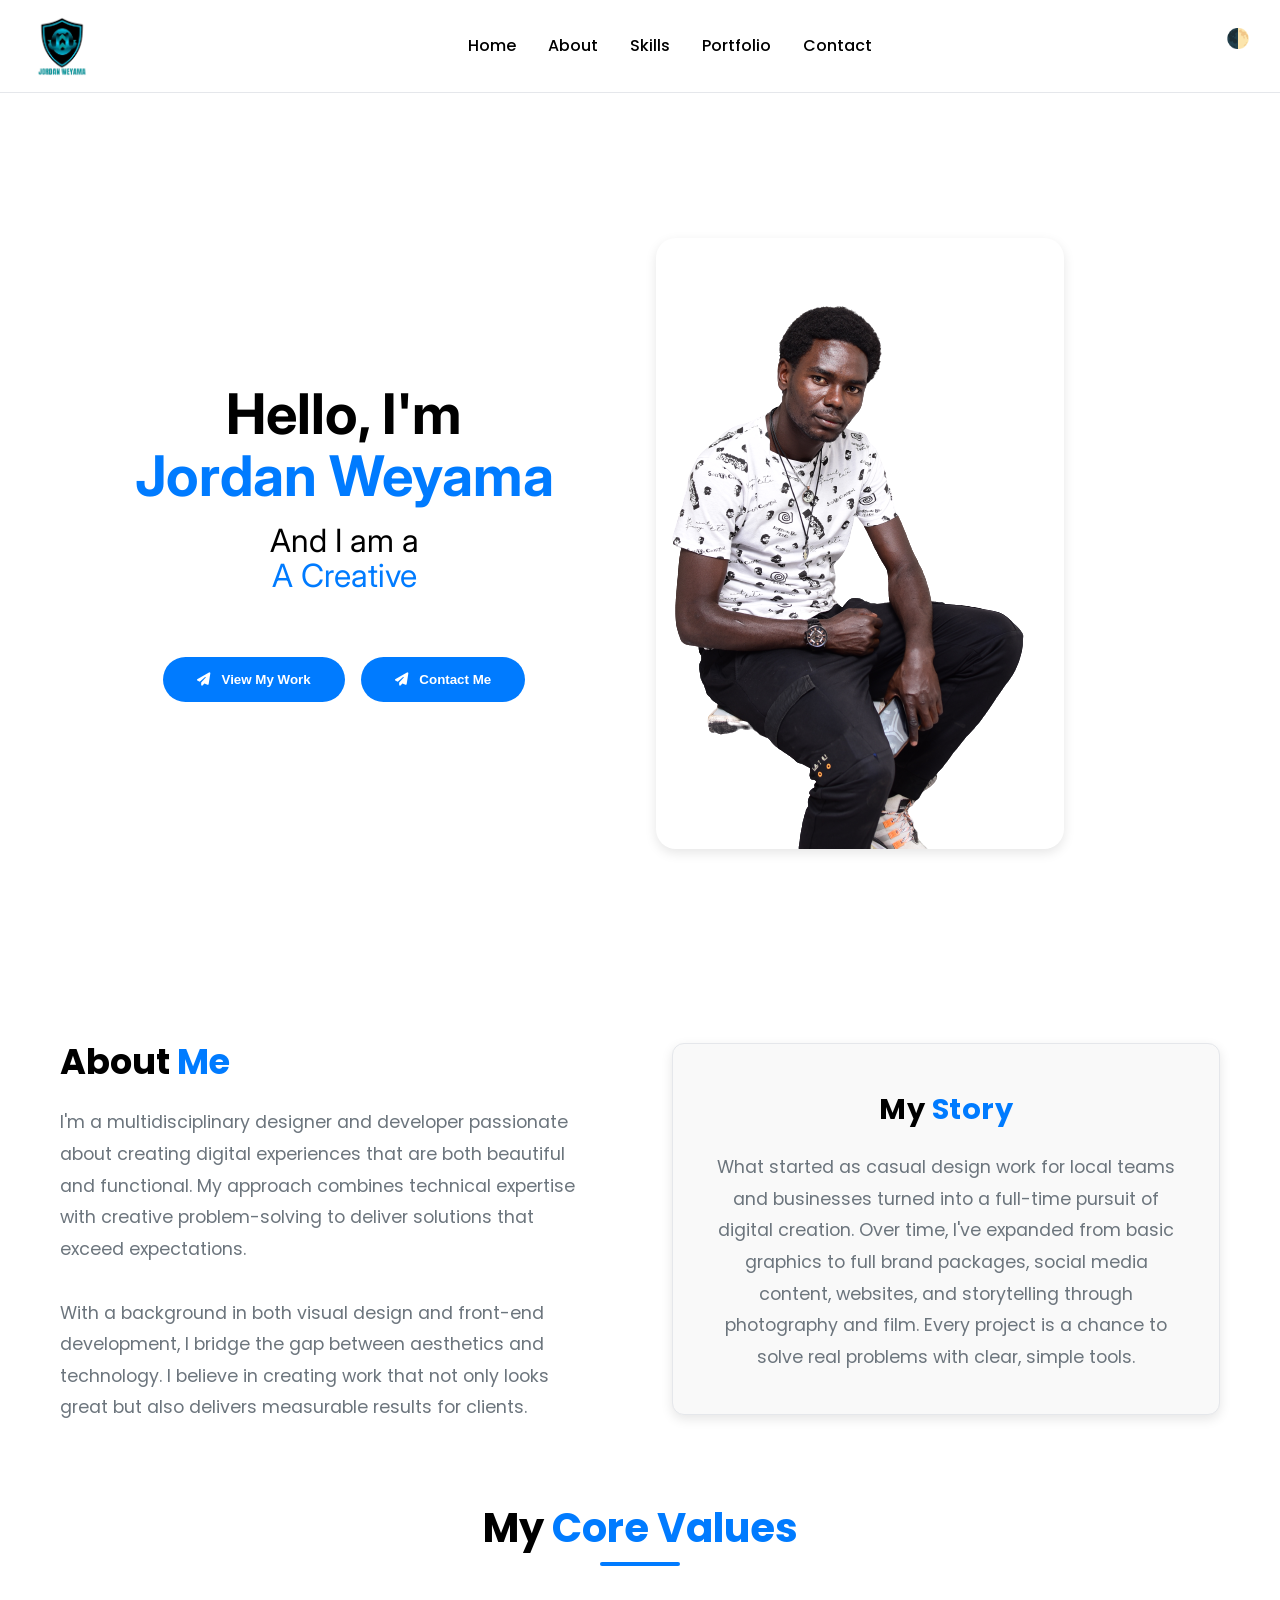
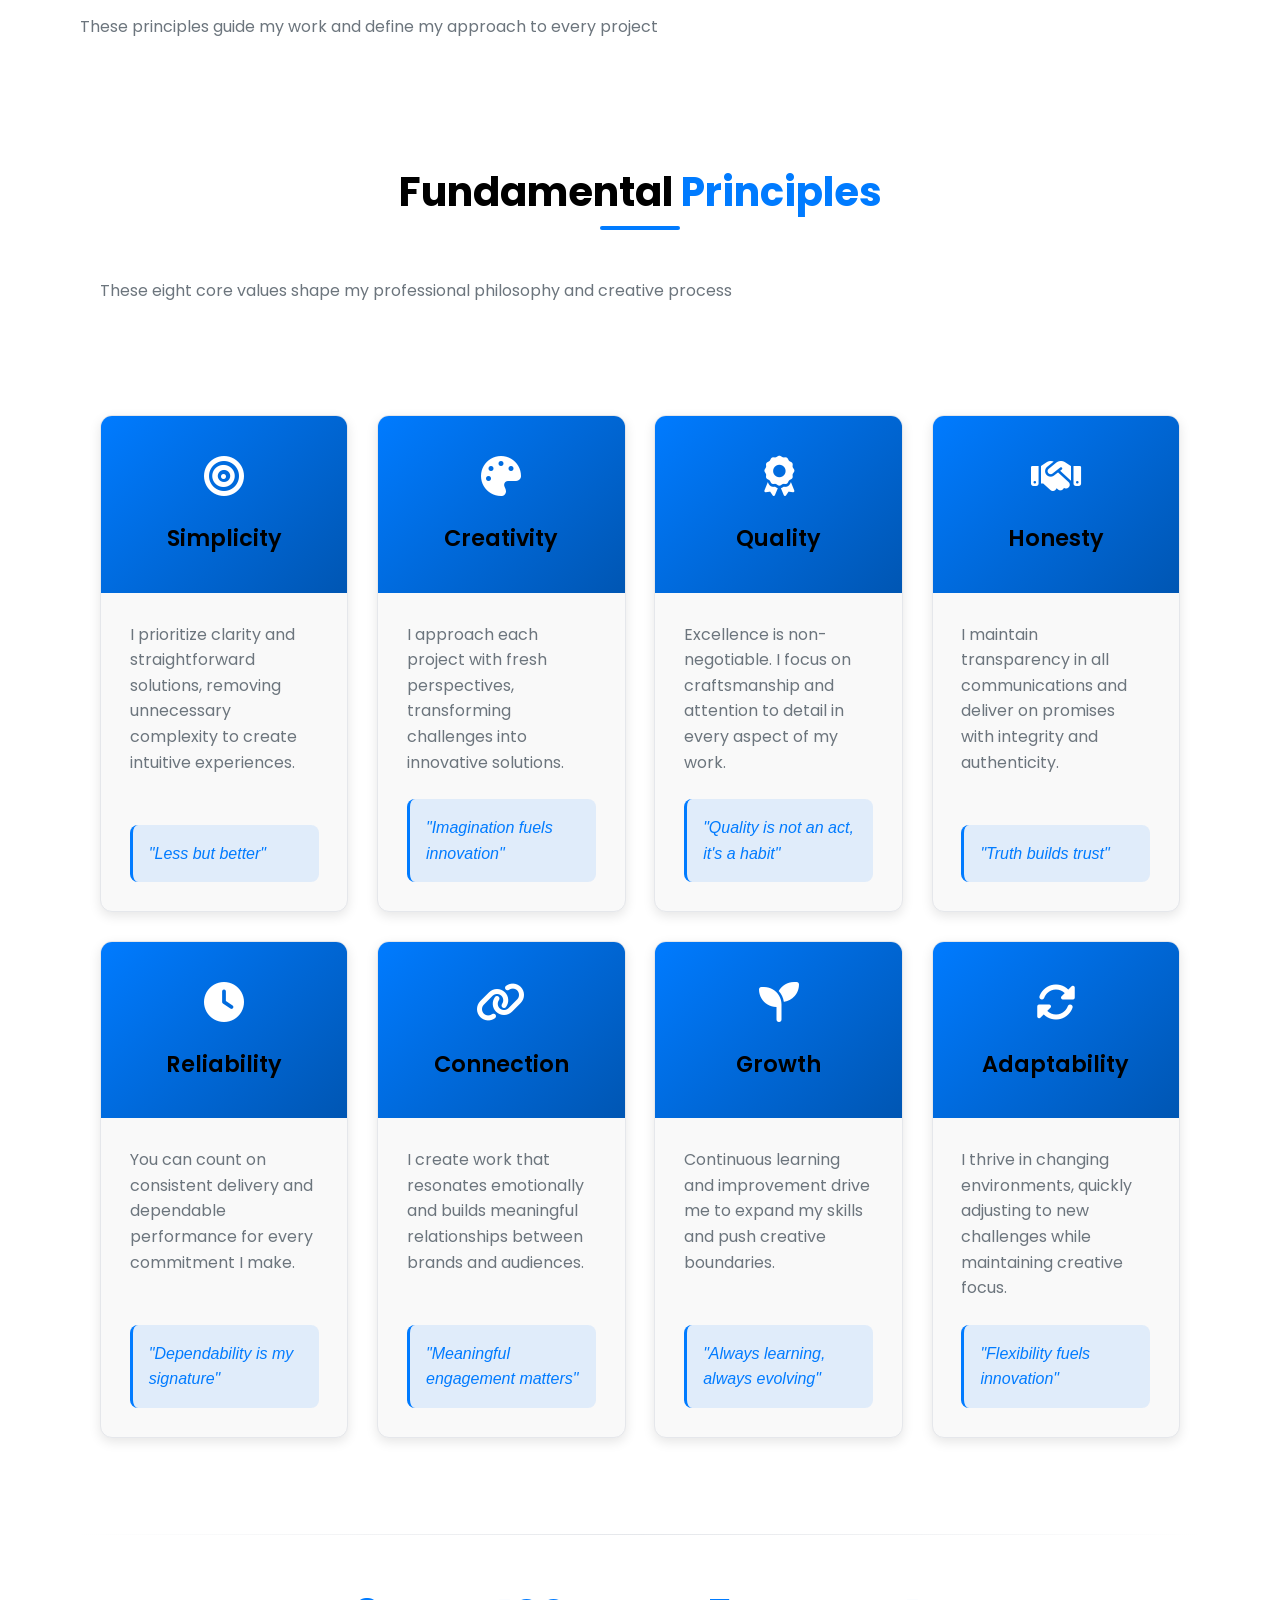
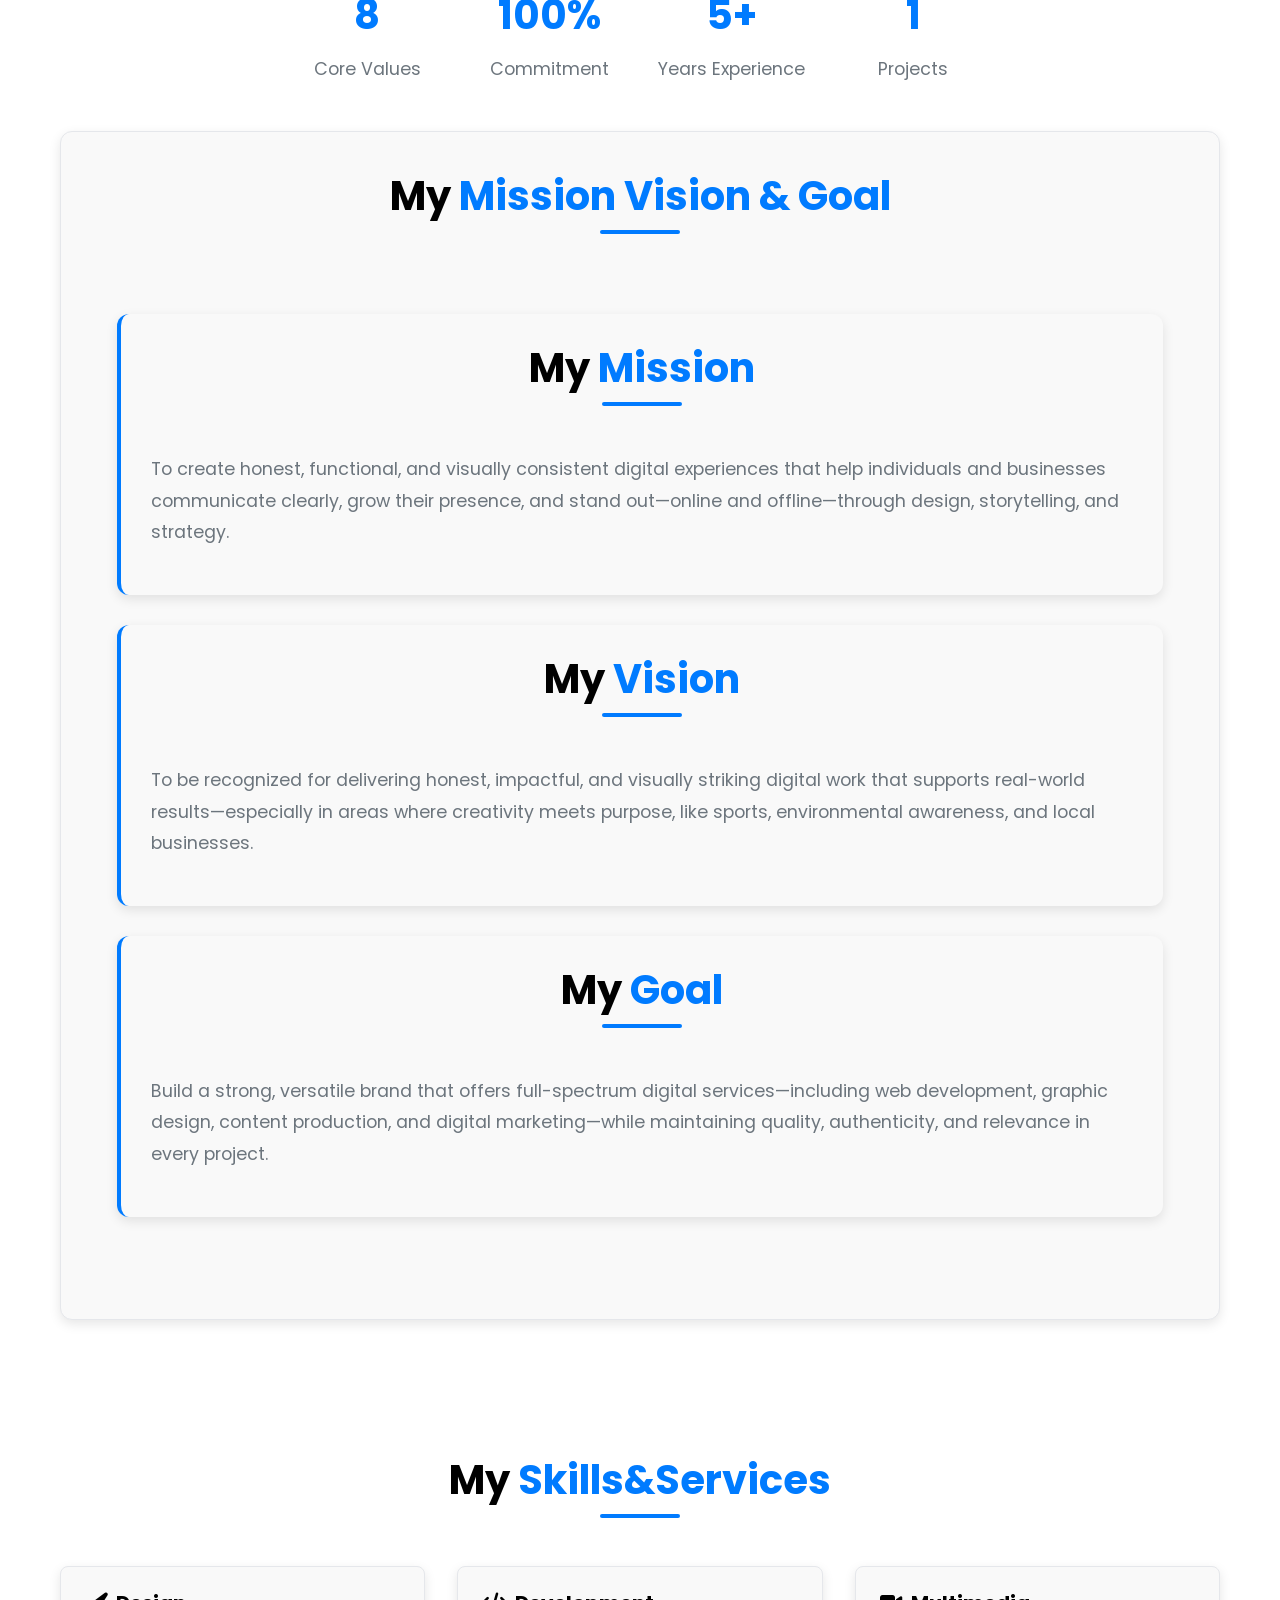
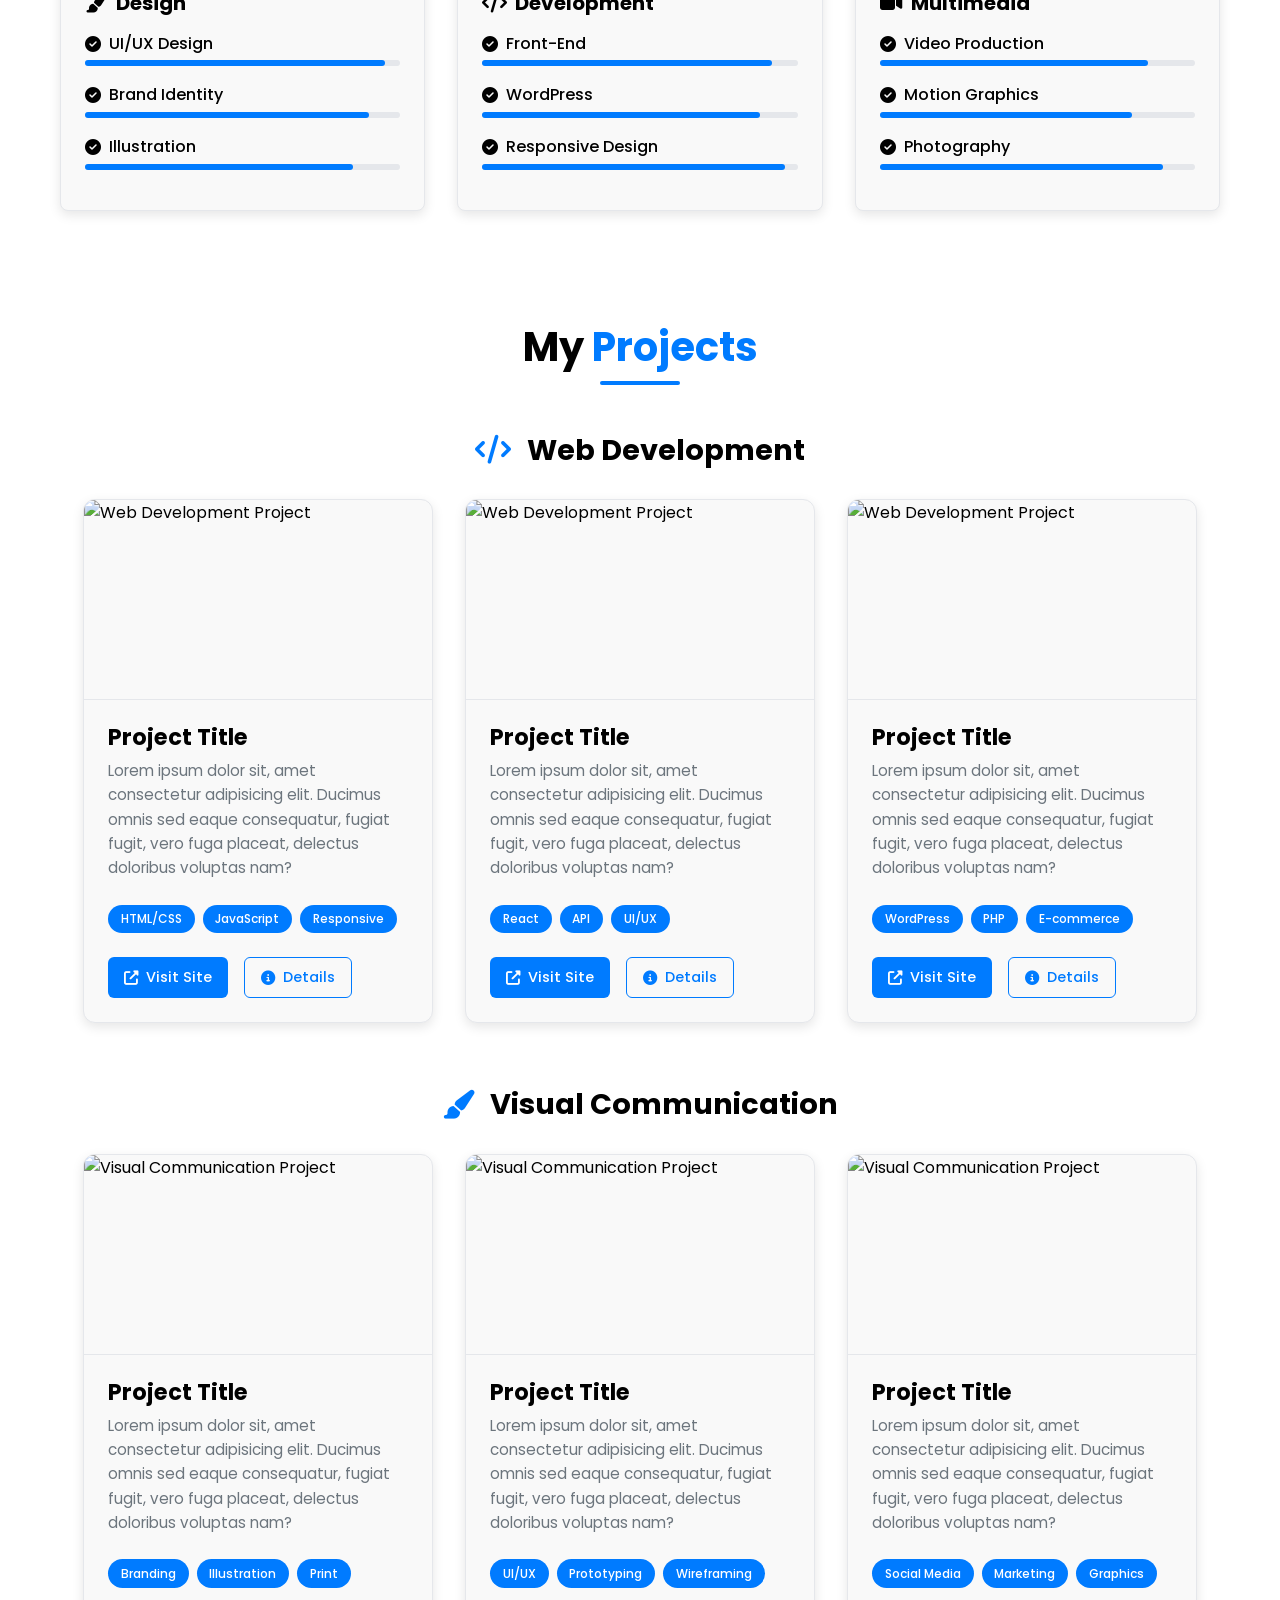
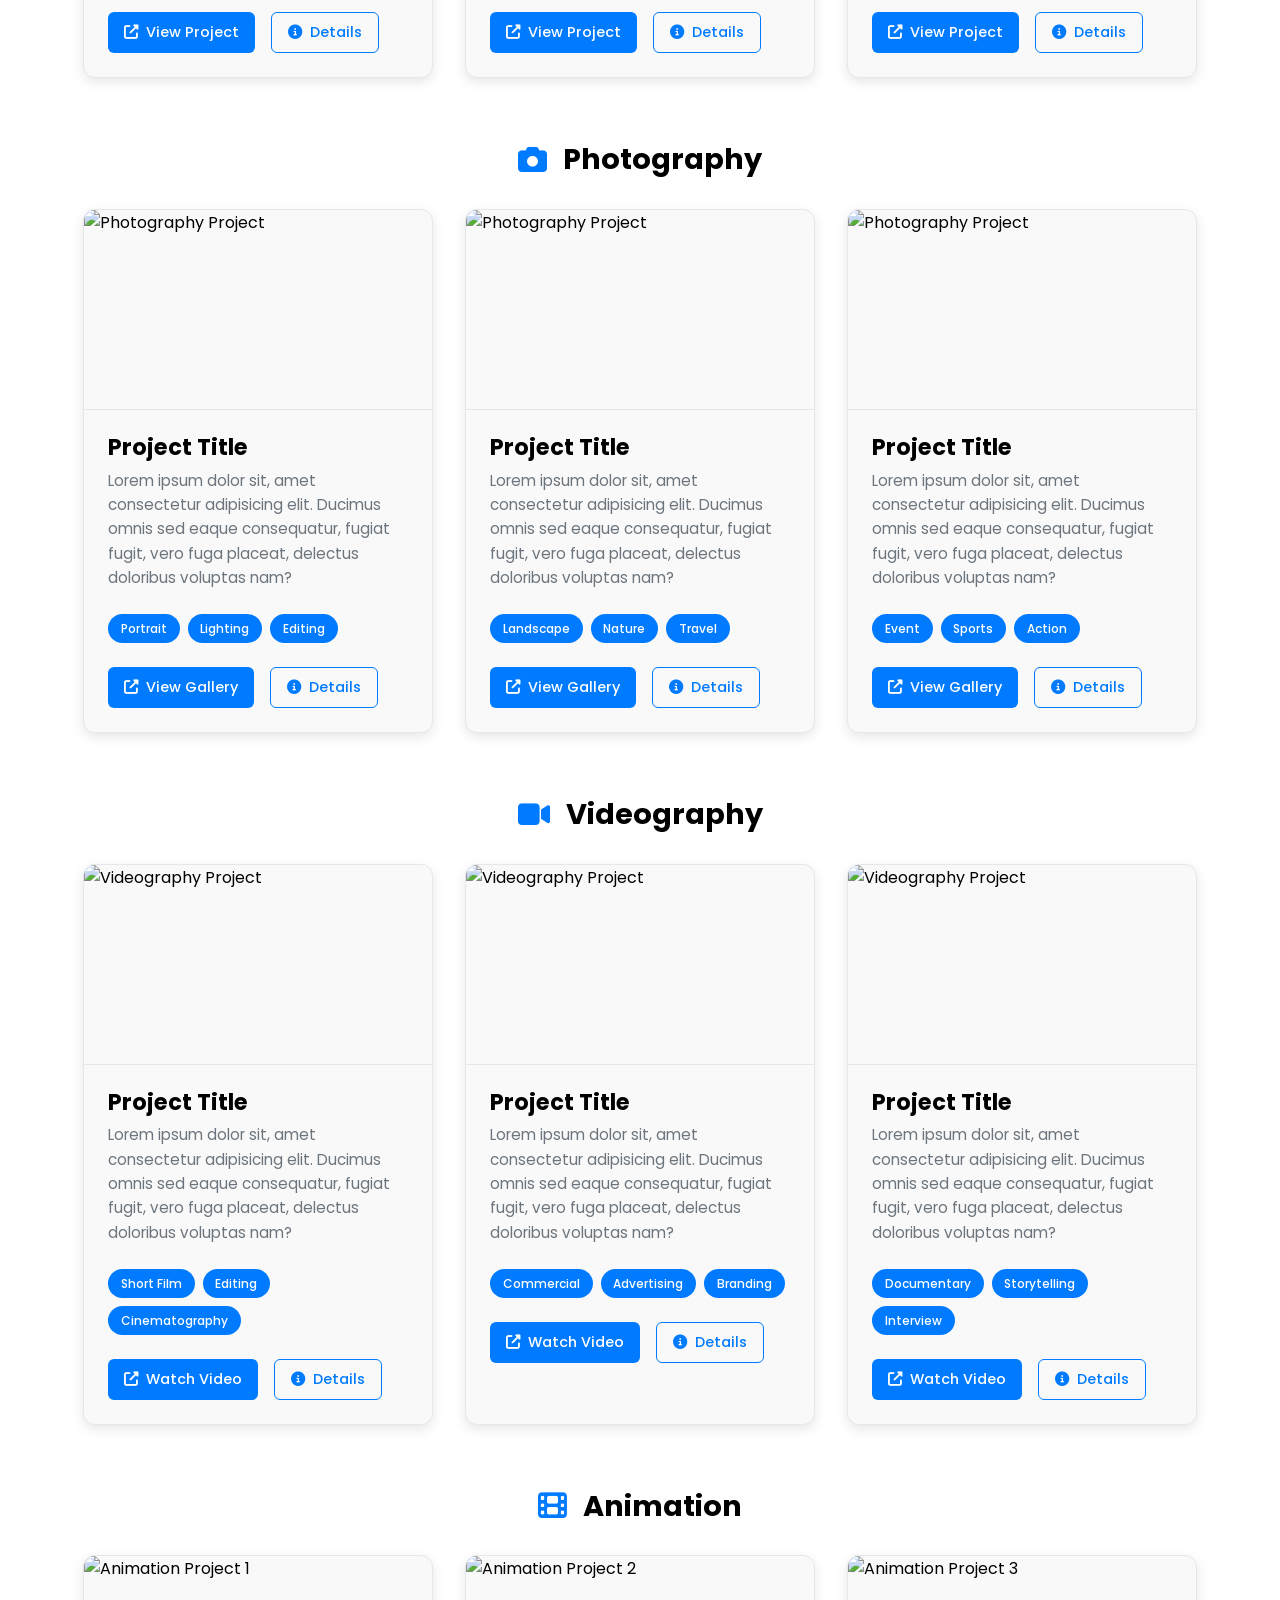
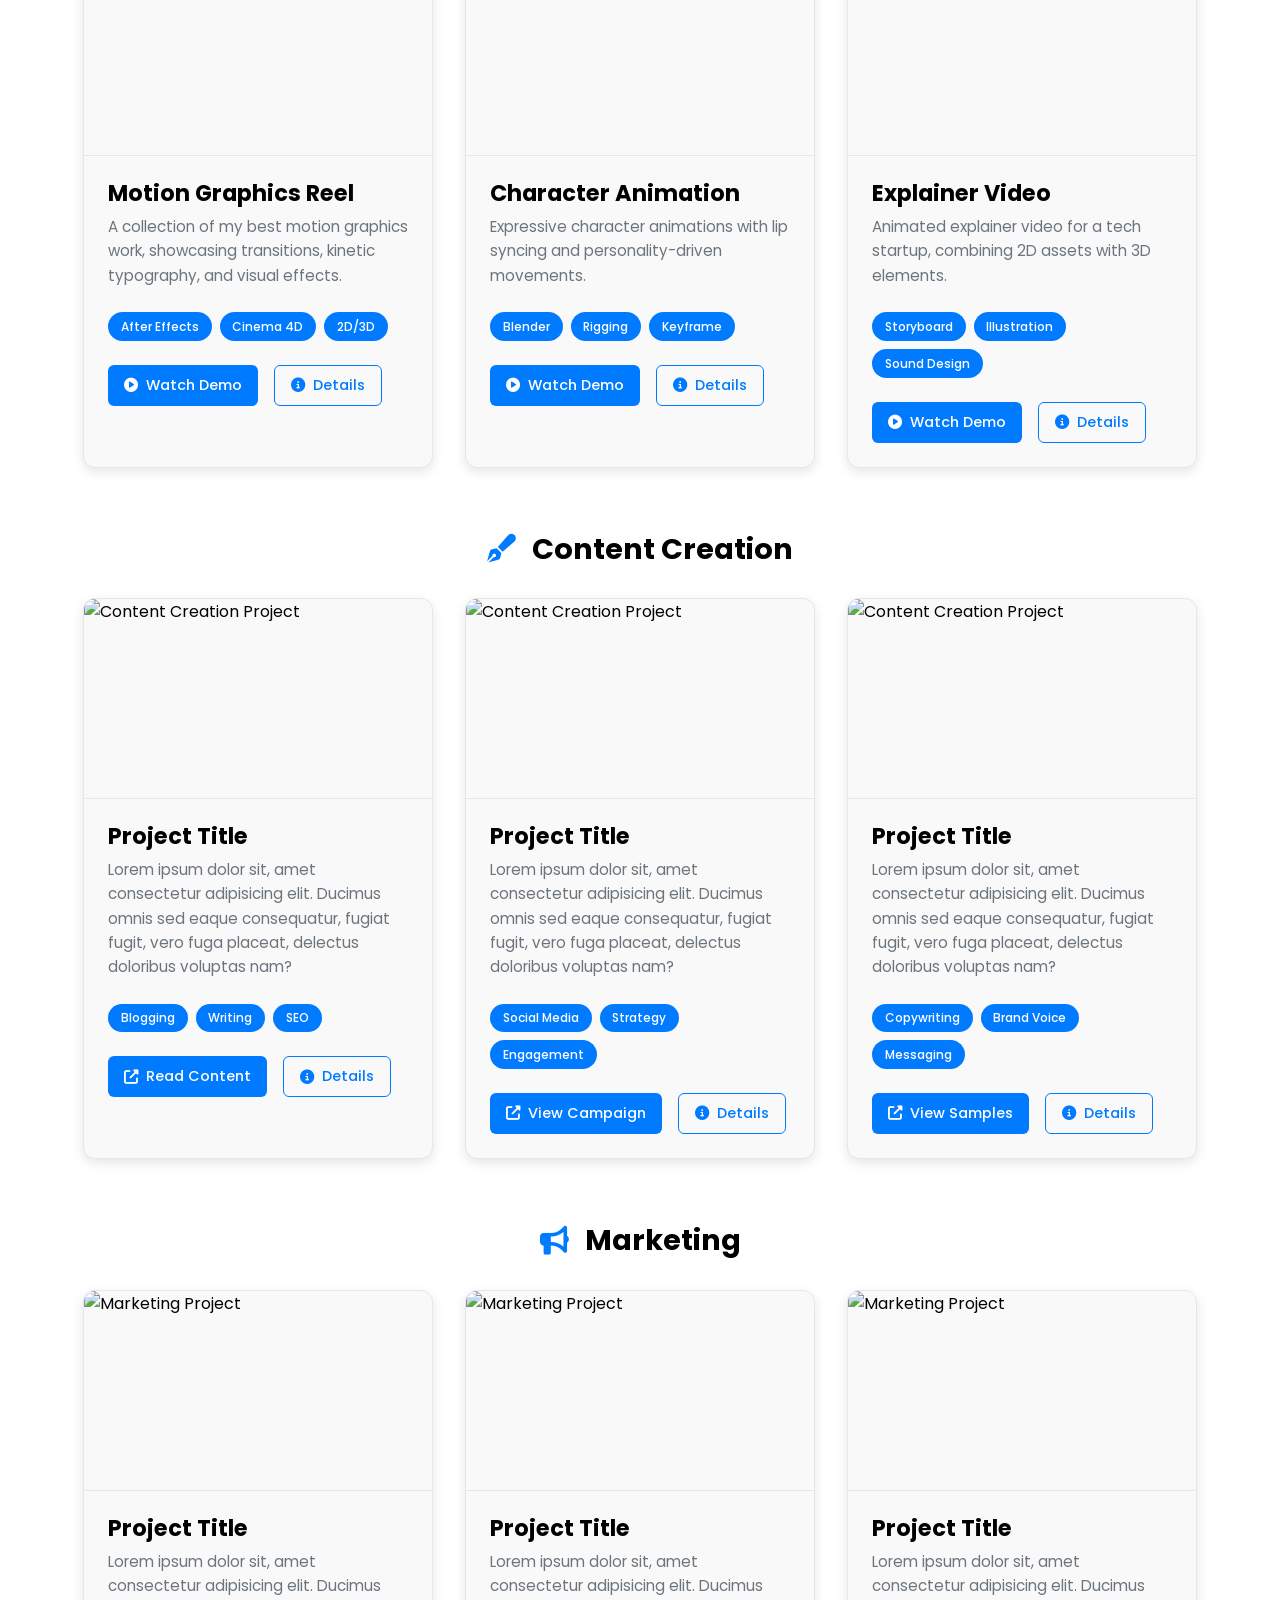
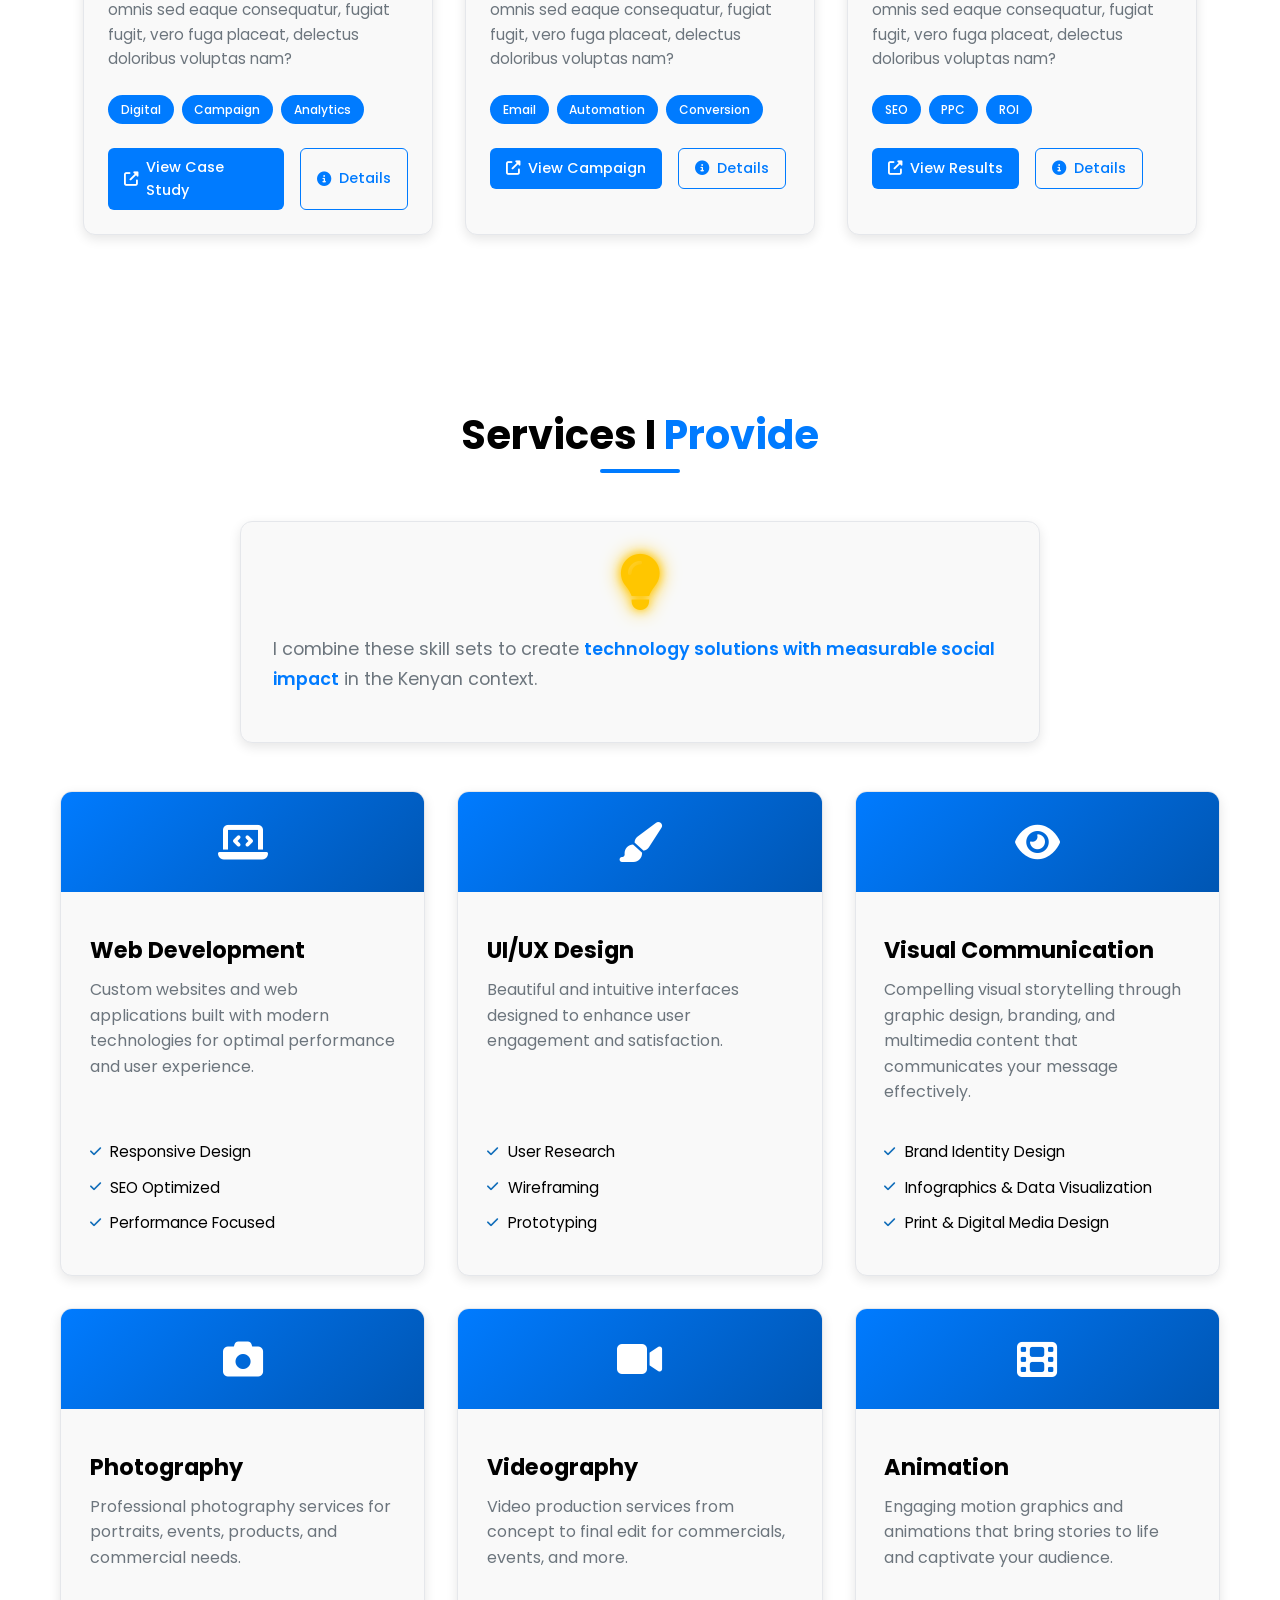
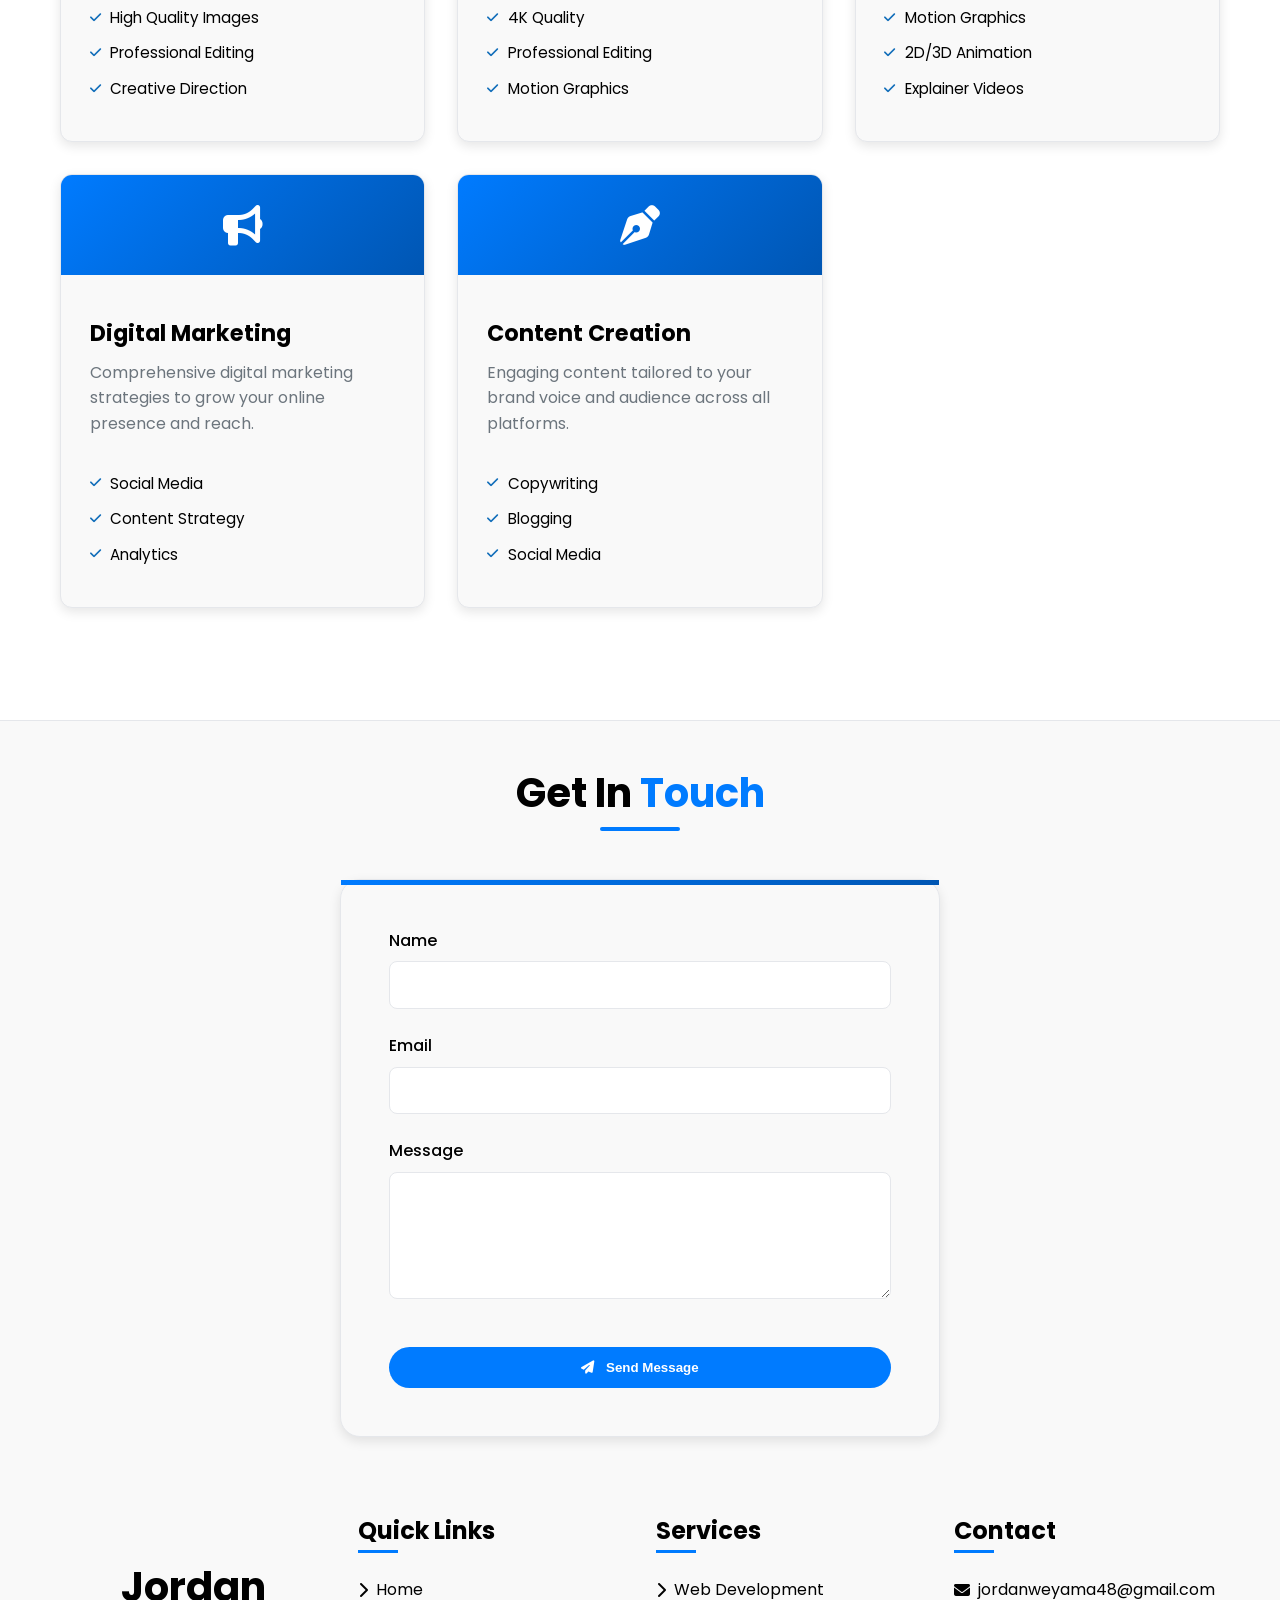
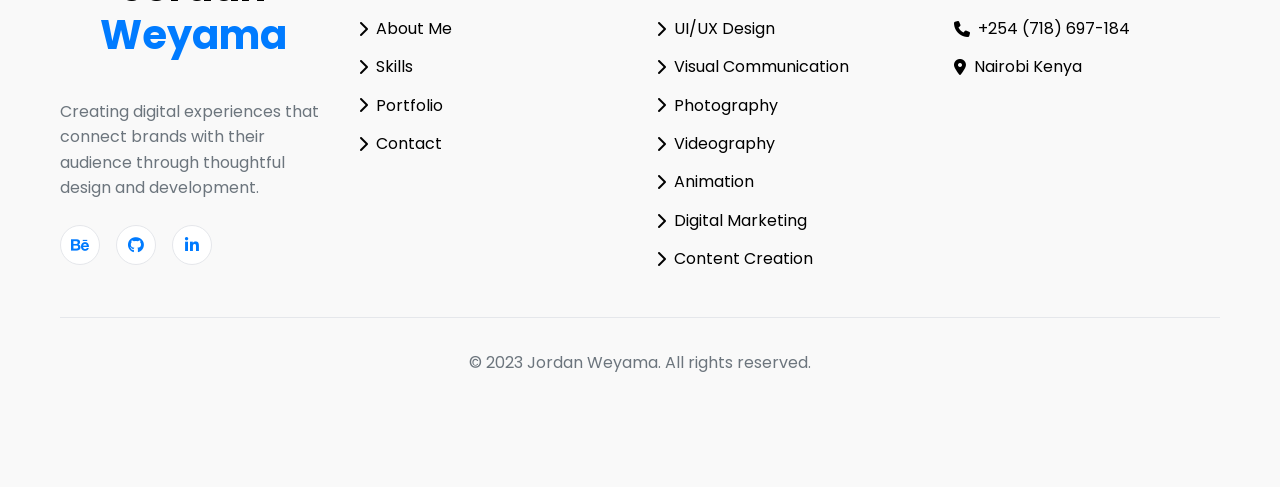
==== commit f844316a: "Update index.html" ====
--- a/index.html
+++ b/index.html
@@ -200,31 +200,32 @@
                     </div>
                 </div>
             </div>
-            
-            <div class="divider"></div>
-            
-            <div class="stats-bar">
-                <div class="stat-item">
-                    <div class="stat-value">8</div>
-                    <div class="stat-label">Core Values</div>
-                </div>
-                <div class="stat-item">
-                    <div class="stat-value">100%</div>
-                    <div class="stat-label">Commitment</div>
-                </div>
-                <div class="stat-item">
-                    <div class="stat-value">12+</div>
-                    <div class="stat-label">Years Experience</div>
-                </div>
-                <div class="stat-item">
-                    <div class="stat-value">200+</div>
-                    <div class="stat-label">Projects</div>
-                </div>
-            </div>
+        </div>
+        
+        <div class="divider"></div>
+        
+        <div class="stats-bar">
+            <div class="stat-item">
+                <div class="stat-value">8</div>
+                <div class="stat-label">Core Values</div>
+            </div>
+            <div class="stat-item">
+                <div class="stat-value">100%</div>
+                <div class="stat-label">Commitment</div>
+            </div>
+            <div class="stat-item">
+                <div class="stat-value">5+</div>
+                <div class="stat-label">Years Experience</div>
+            </div>
+            <div class="stat-item">
+                <div class="stat-value">1</div>
+                <div class="stat-label">Projects</div>
+            </div>
+        </div>
+    </div>
         </section>
-    </div>
-    
-<!-- Mission & Stats Section -->
+
+        <!-- Mission & Stats Section -->
         <div class="highlight-box">
             <h2 class="section-title">My <span>Mission Vision & Goal</span></h2>
             <div class="content-wrapper">
@@ -1228,6 +1229,7 @@
                 el.textContent = theme === 'dark' ? el.getAttribute('data-dark') : el.getAttribute('data-light');
             });
         }
+
         // Initialize skill texts on page load
         updateSkillTexts();
 
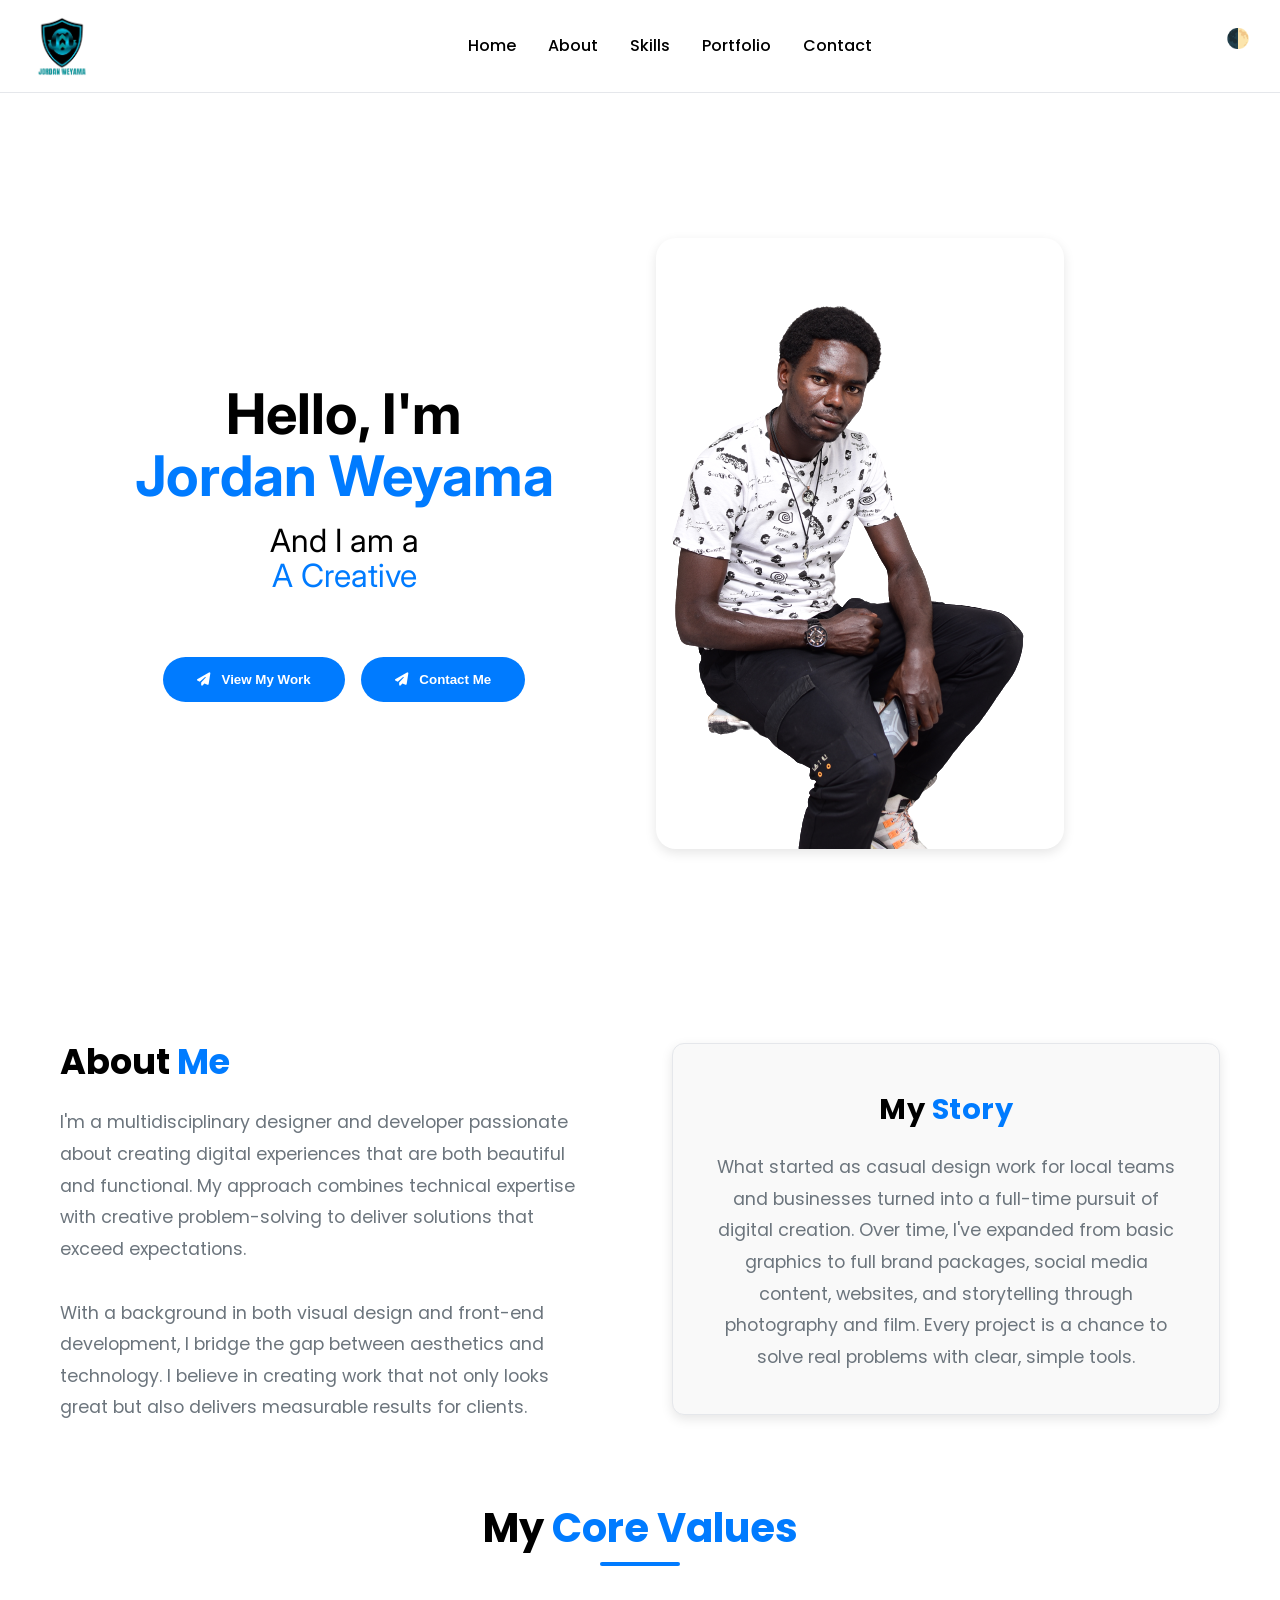
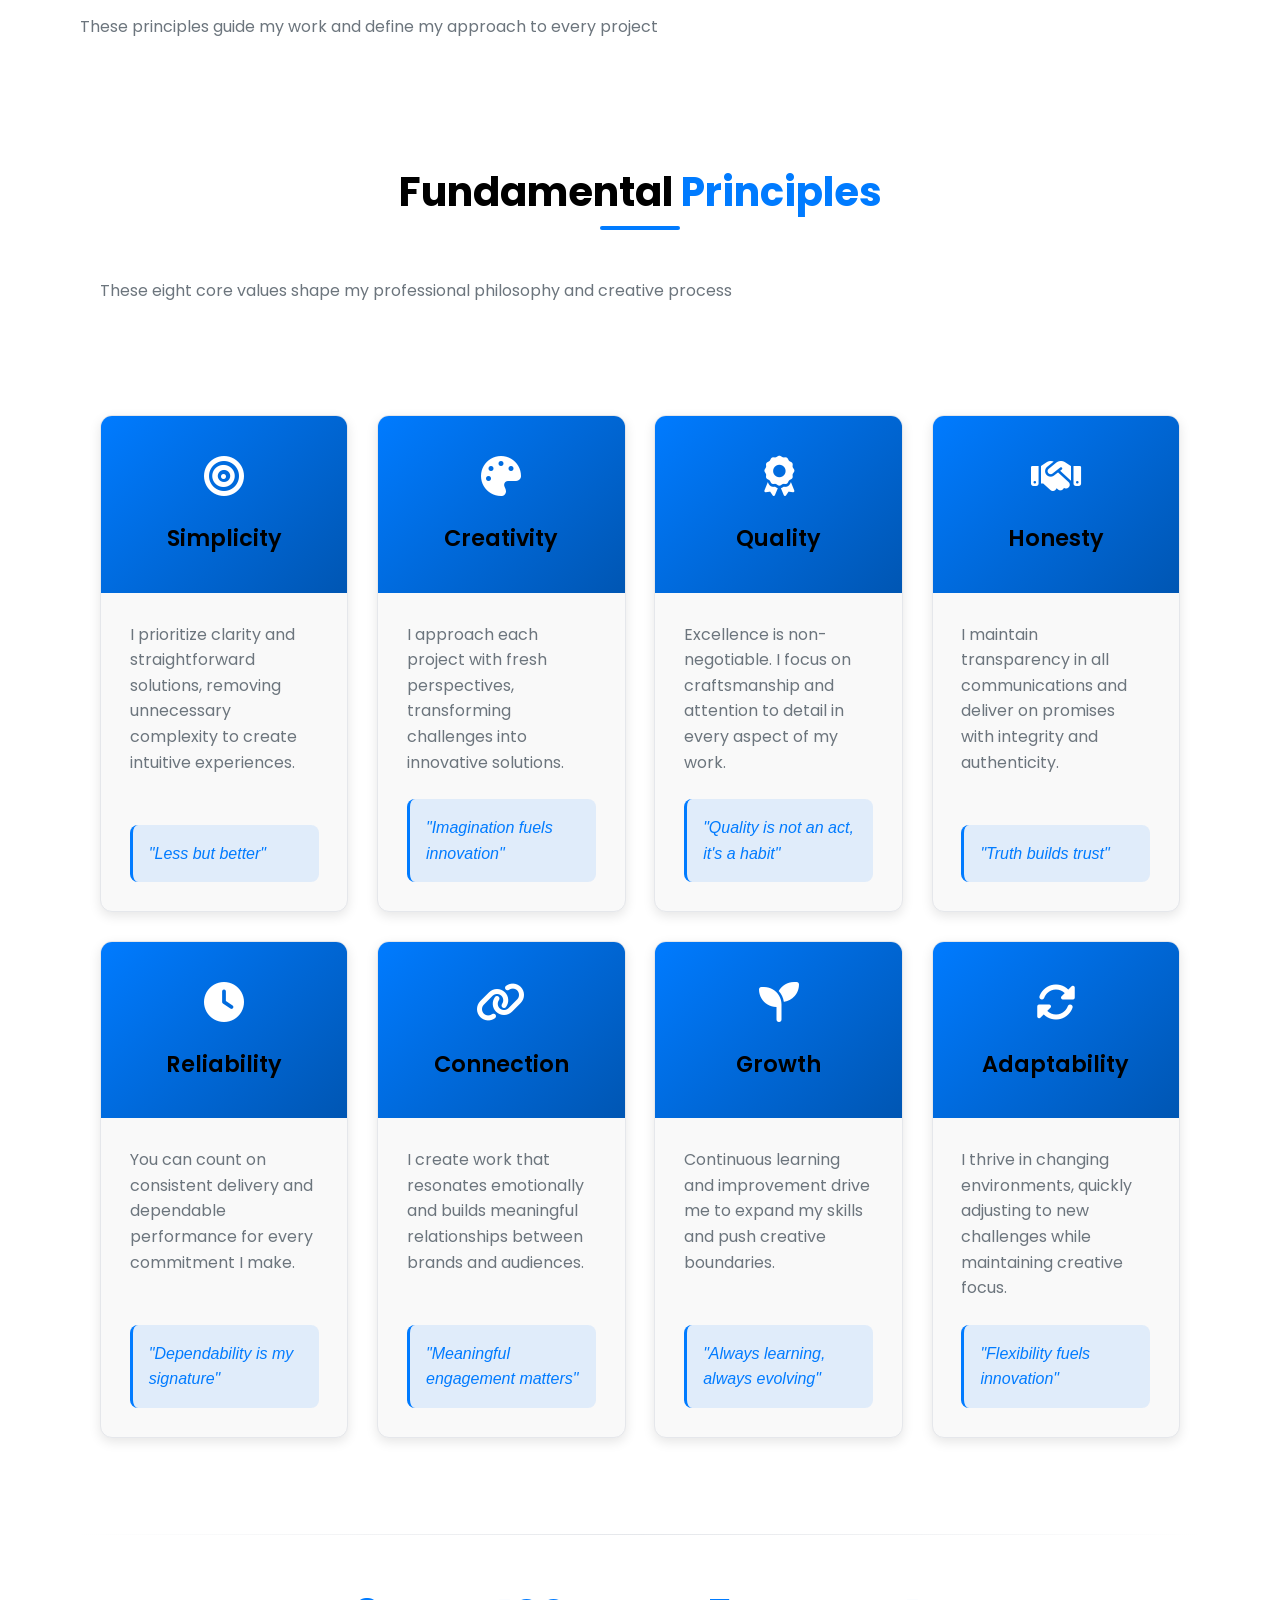
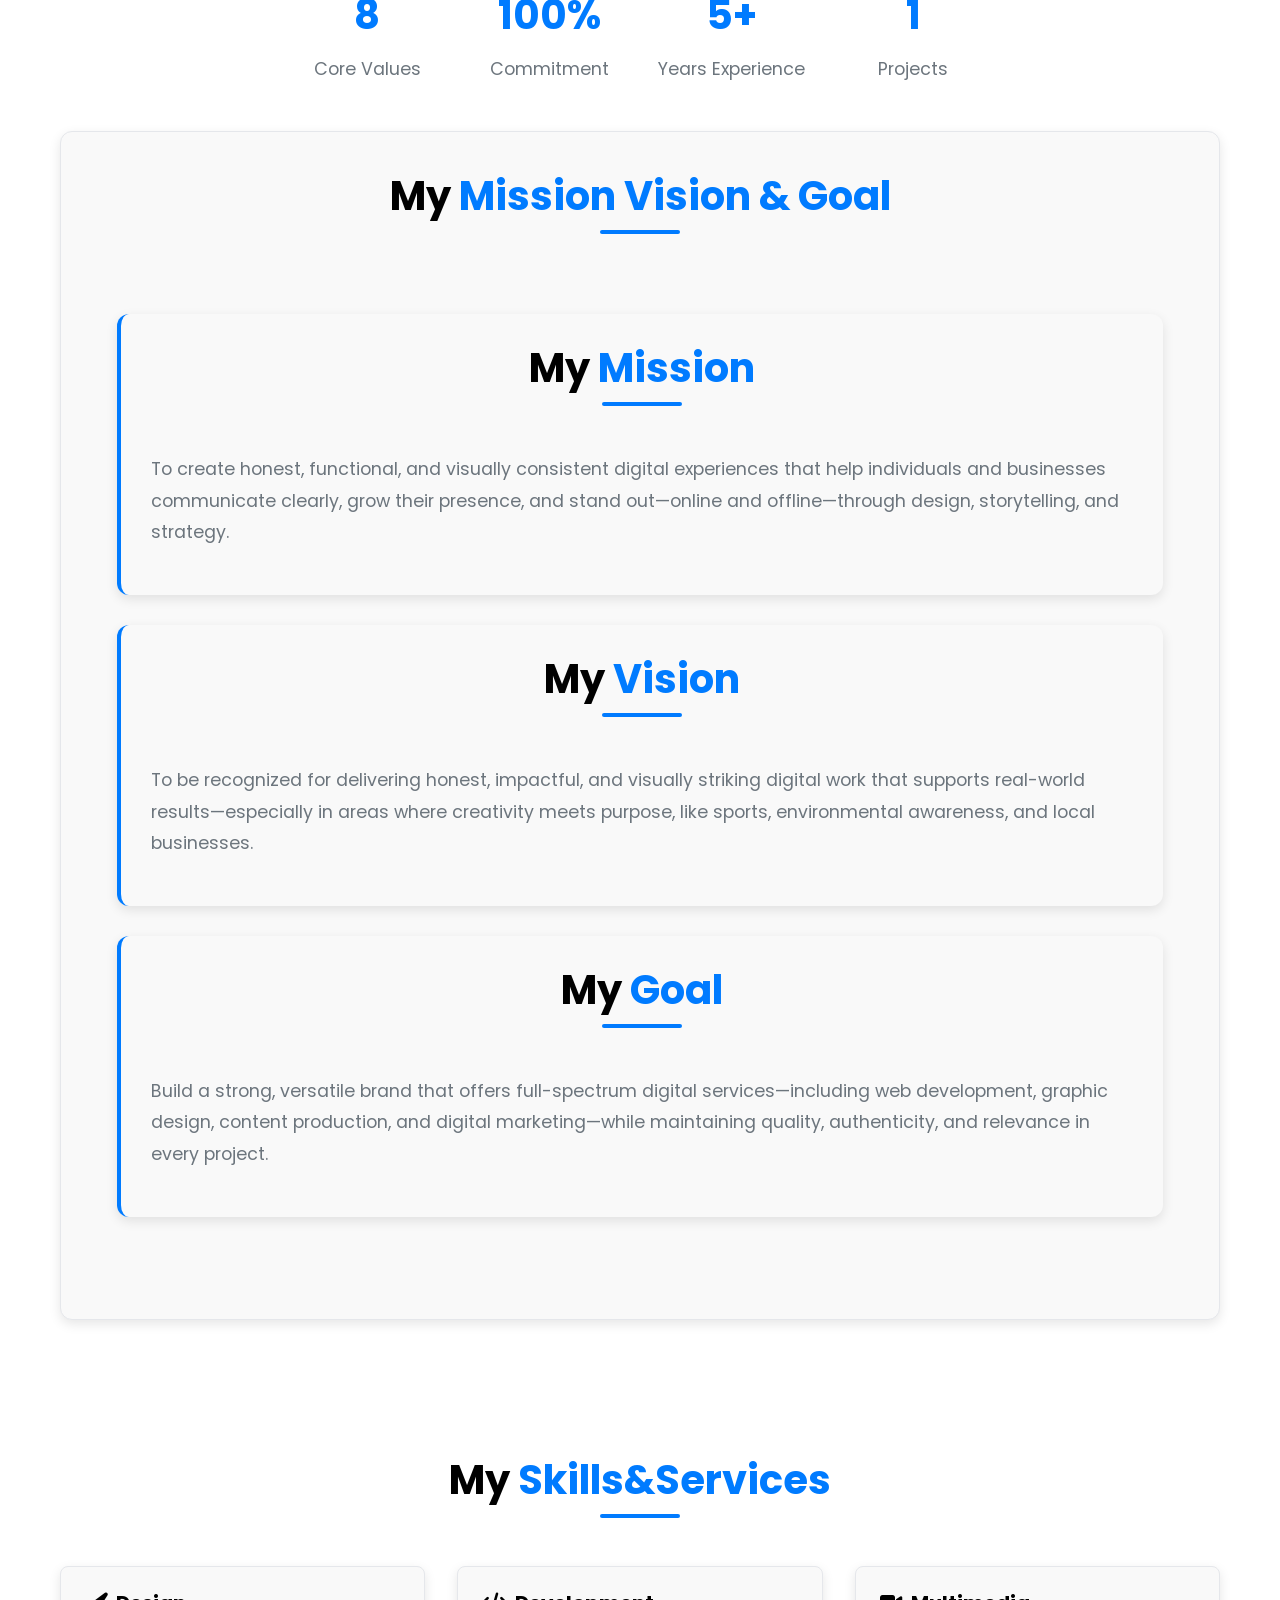
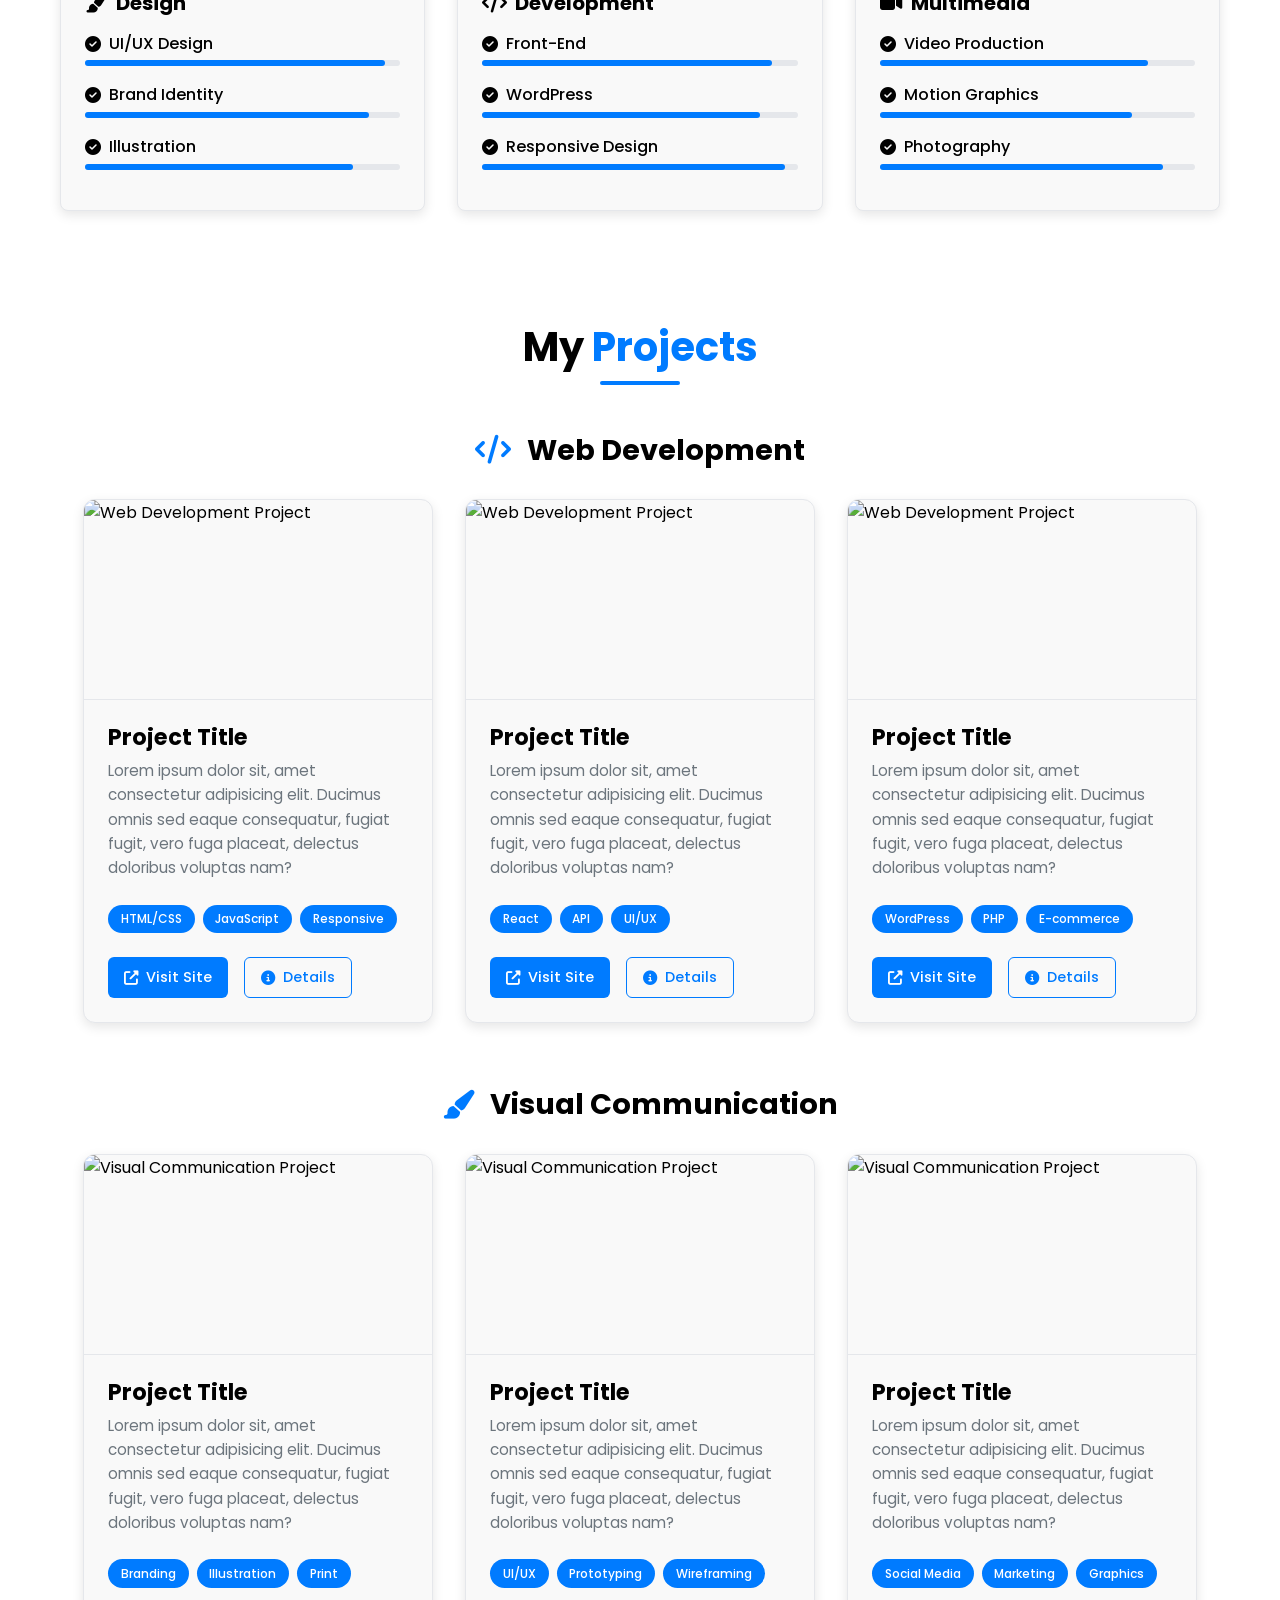
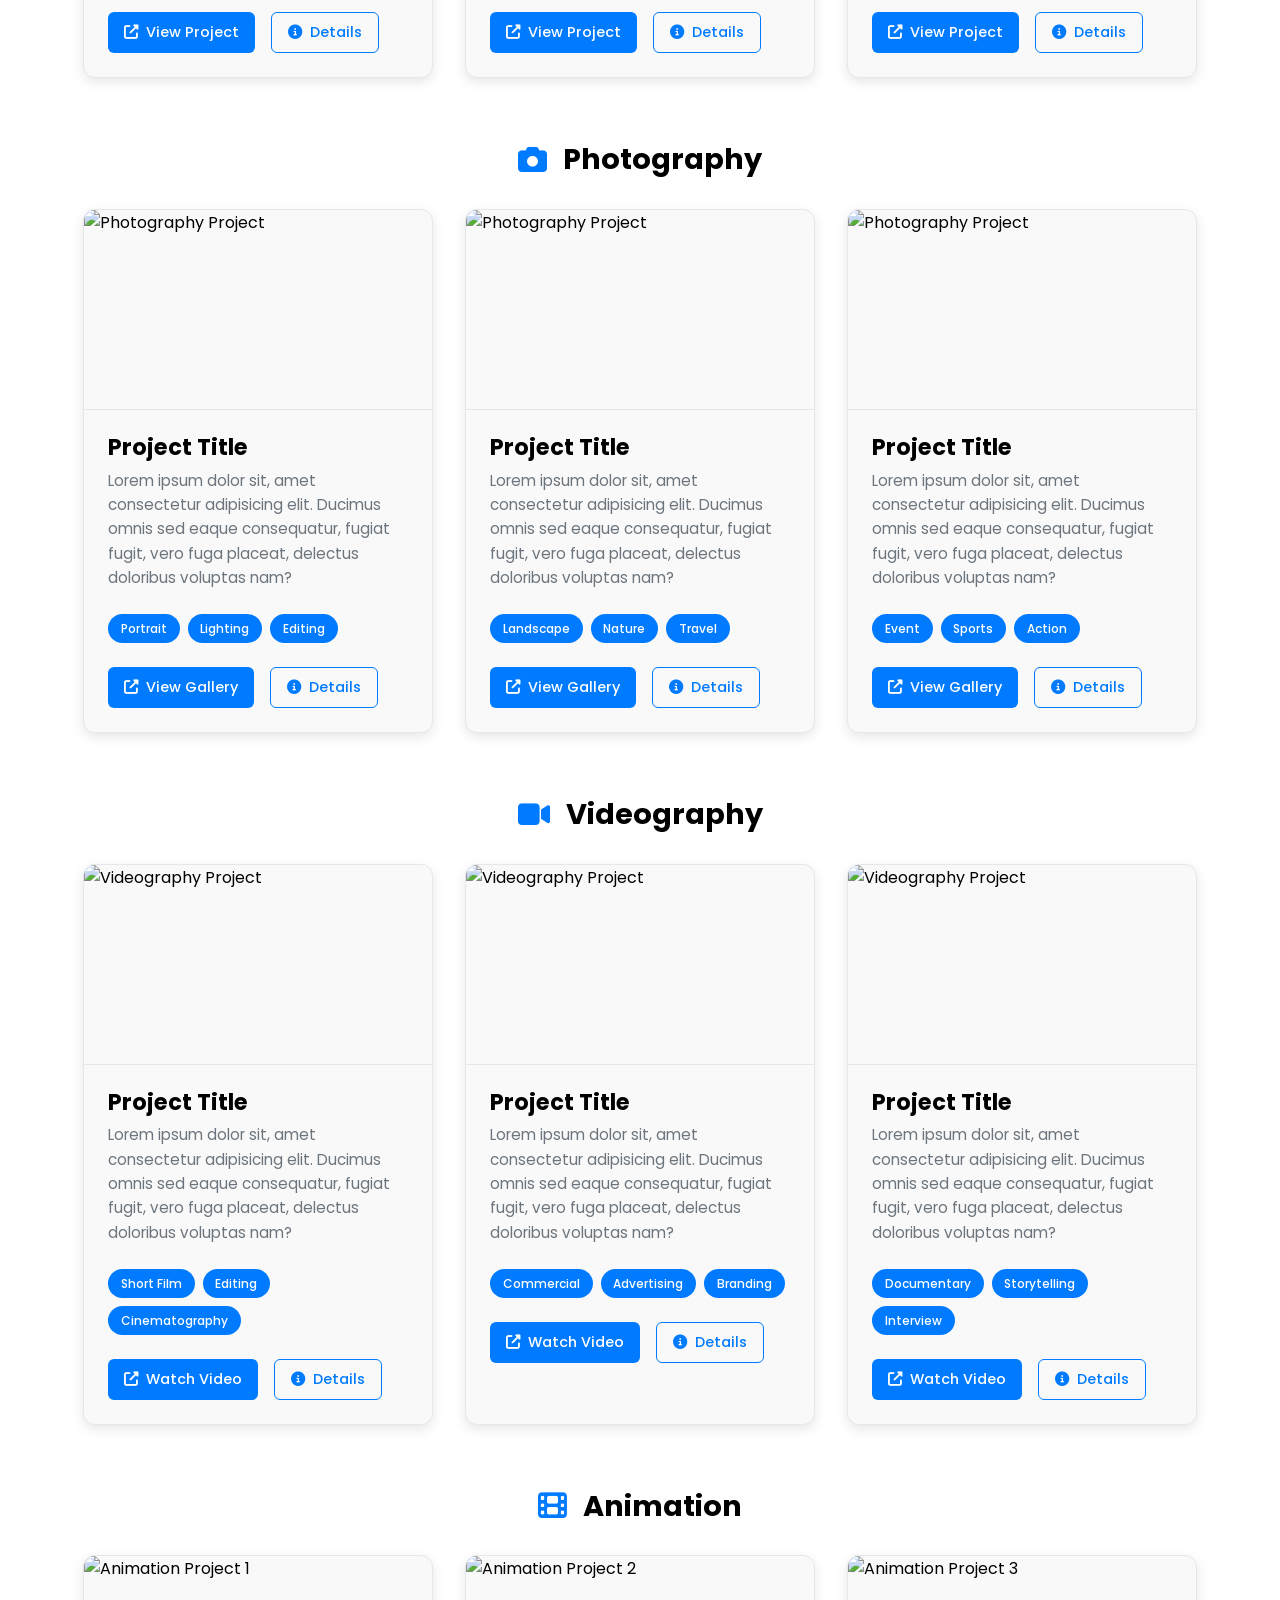
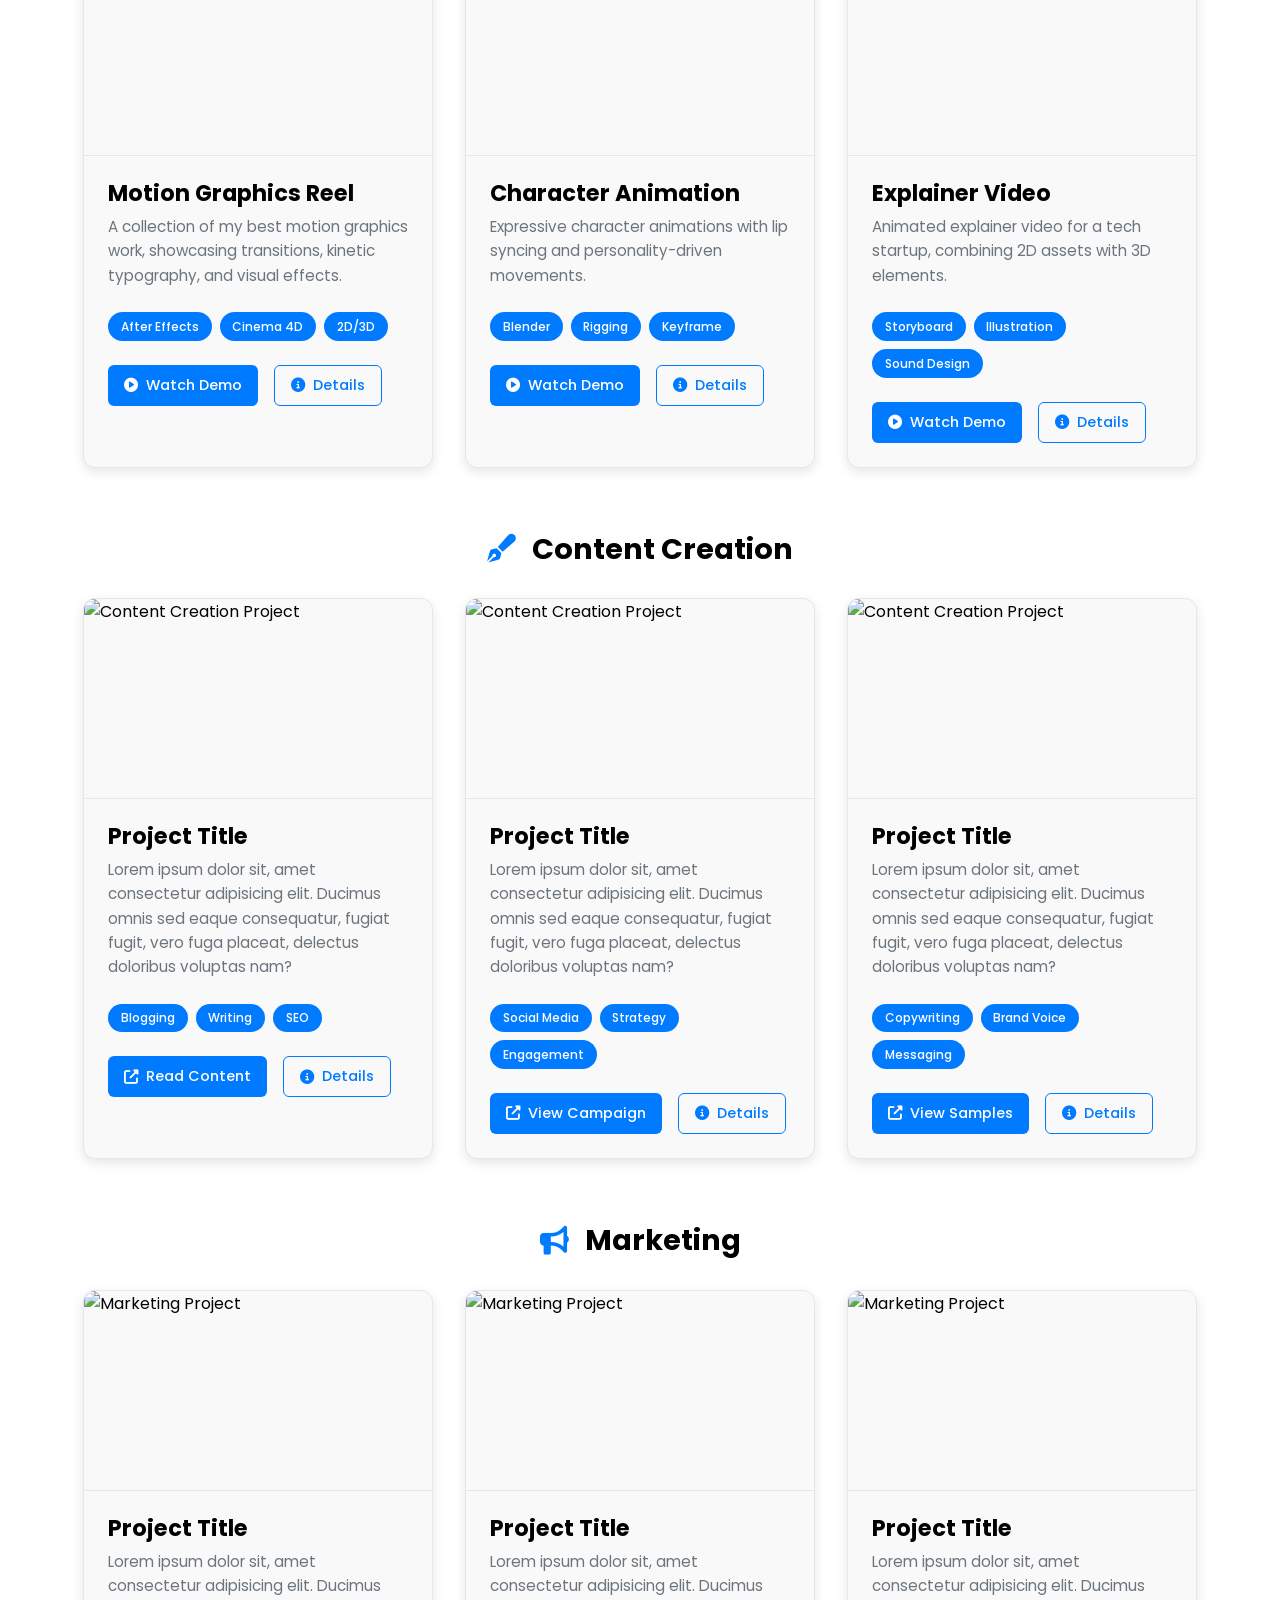
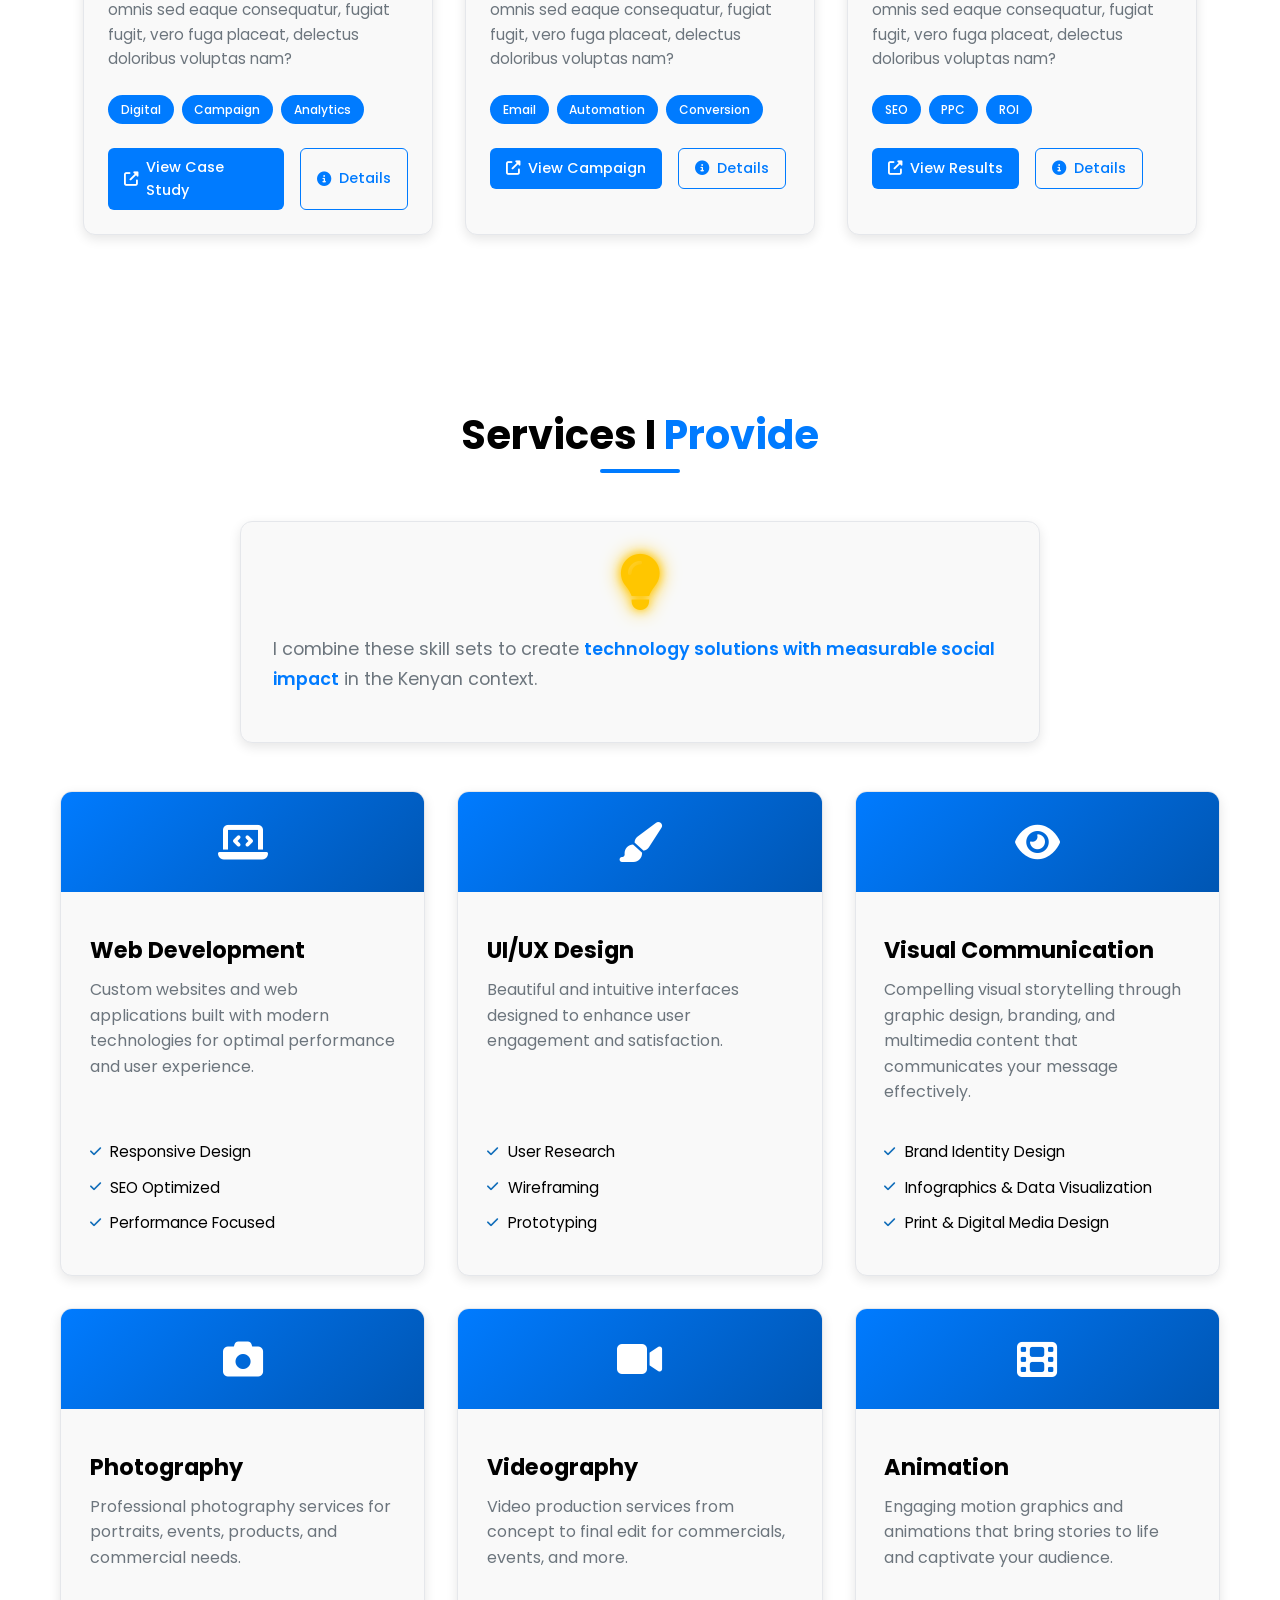
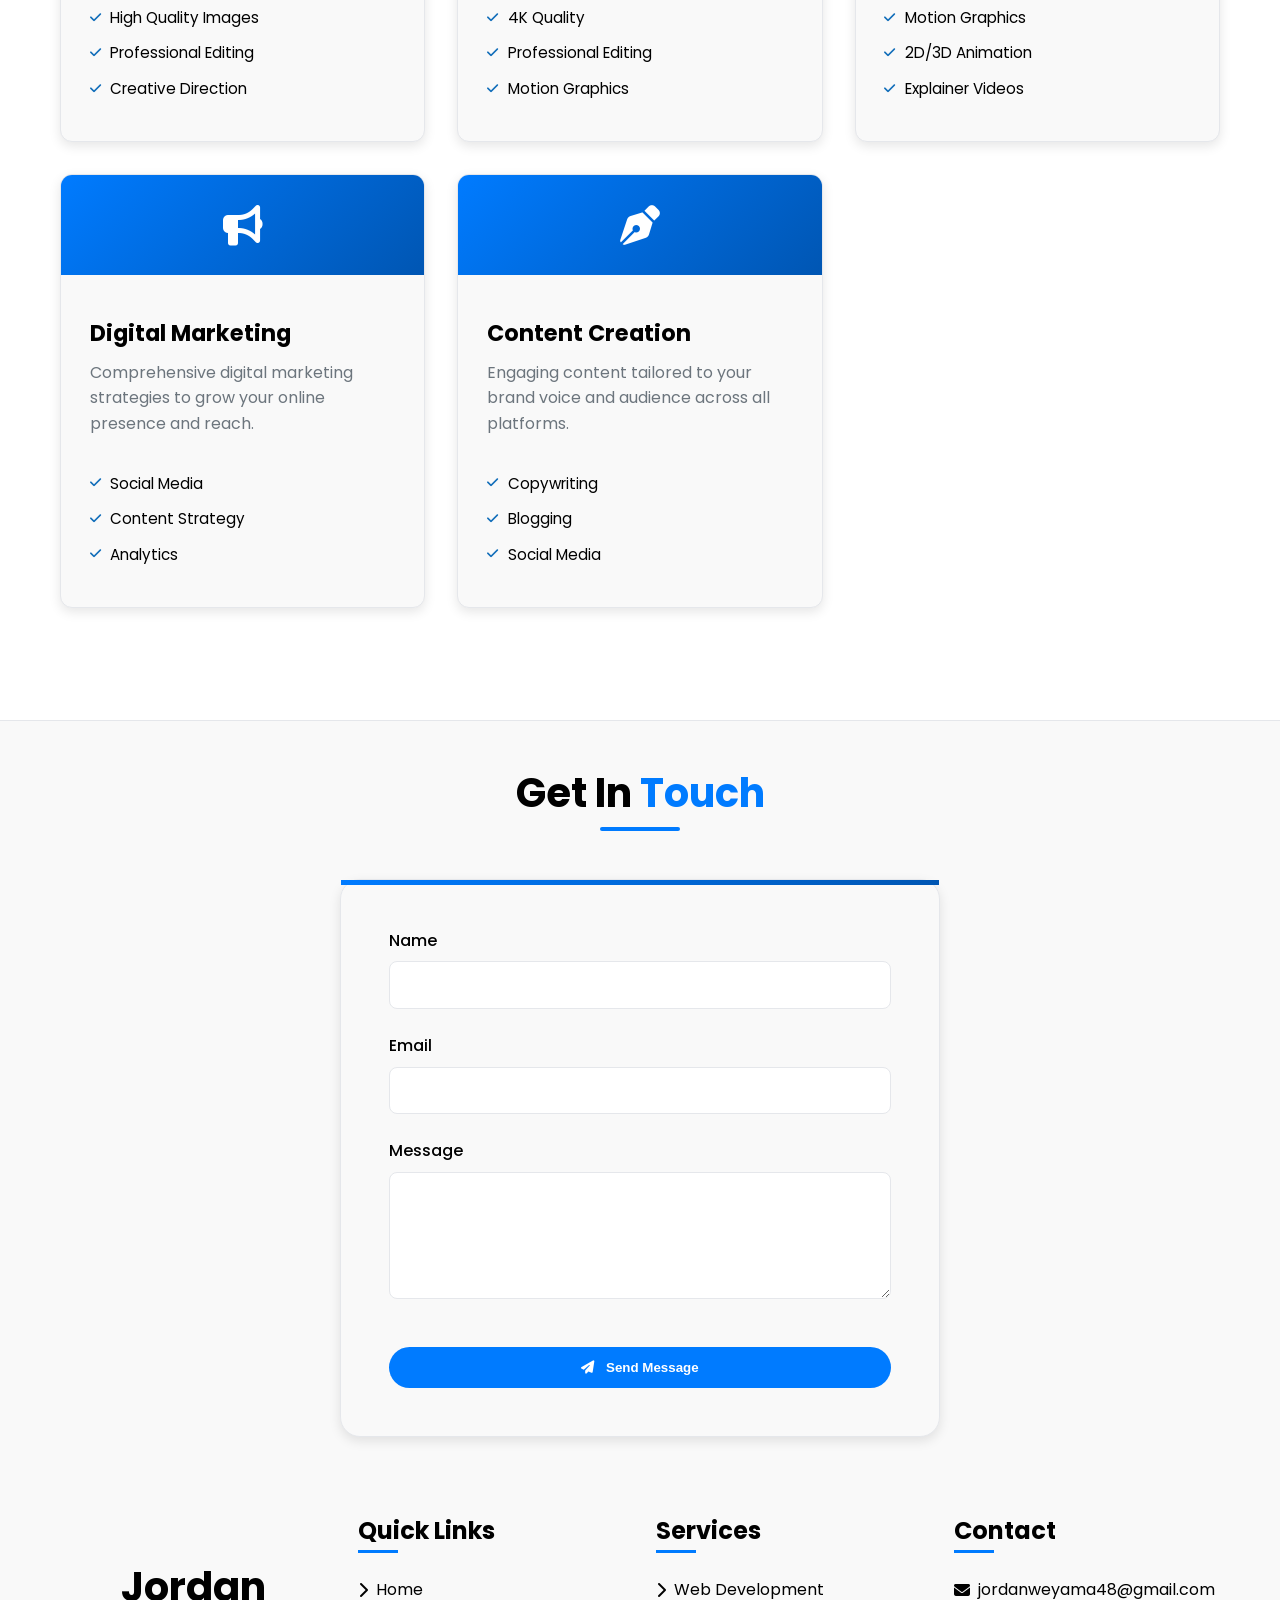
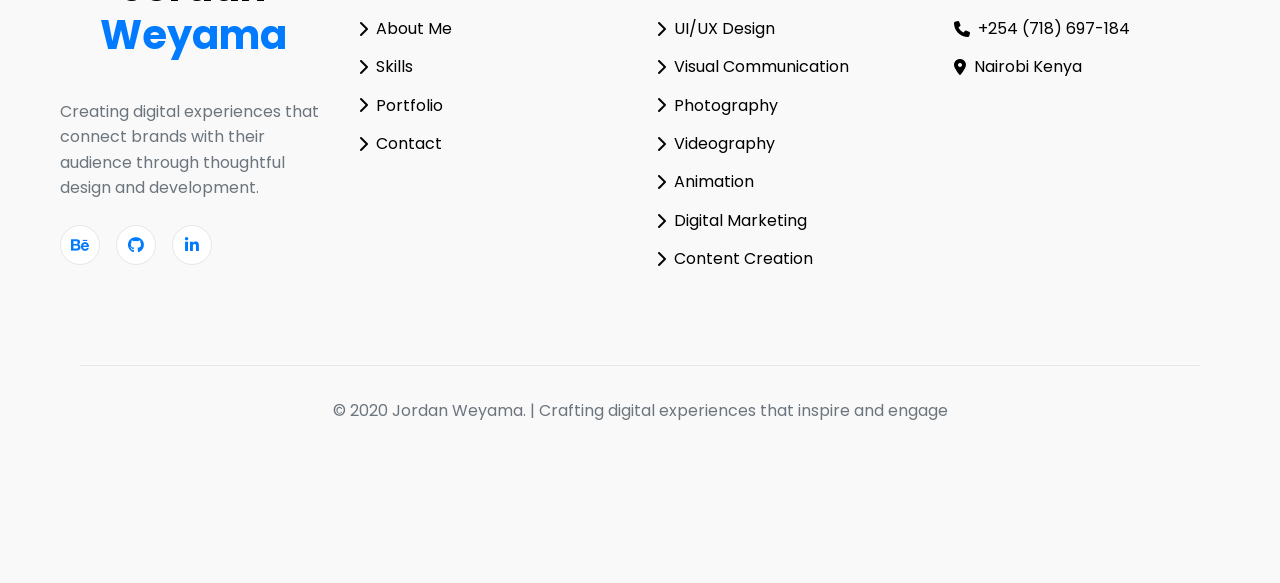
==== commit a3870627: "Update index.html" ====
--- a/index.html
+++ b/index.html
@@ -1200,9 +1200,13 @@
                     </ul>
                 </div>
             </div>
-            
-            <div class="copyright">
-                <p>&copy; 2023 Jordan Weyama. All rights reserved.</p>
+
+        <div class="container">
+            <div class="footer-content">
+                            
+                <div class="copyright">
+                    <p>© 2020 Jordan Weyama. | Crafting digital experiences that inspire and engage</p>
+                </div>
             </div>
         </div>
     </footer>
@@ -1211,33 +1215,100 @@
     <script src="https://cdn.jsdelivr.net/npm/canvas-confetti@1.5.1/dist/confetti.browser.min.js"></script>
 
     <script>
-        // Theme Toggle
-        const themeToggle = document.querySelector('.theme-toggle');
-        themeToggle.addEventListener('click', () => {
-            document.documentElement.setAttribute('data-theme',
-                document.documentElement.getAttribute('data-theme') === 'dark' ? 'light' : 'dark'
-            );
+        // Enhanced Smooth Scrolling with Offset for Fixed Header
+        document.addEventListener('DOMContentLoaded', function() {
+            // Calculate header height (adjust selector if needed)
+            const header = document.querySelector('.site-header');
+            const headerHeight = header ? header.offsetHeight : 0;
+            const scrollOffset = headerHeight + 20; // Add 20px extra space
+            
+            // Smooth scroll function with offset
+            function smoothScrollTo(target) {
+                const targetElement = document.querySelector(target);
+                if (targetElement) {
+                    const targetPosition = targetElement.getBoundingClientRect().top + window.pageYOffset;
+                    const offsetPosition = targetPosition - scrollOffset;
+                    
+                    window.scrollTo({
+                        top: offsetPosition,
+                        behavior: 'smooth'
+                    });
+                }
+            }
+            
+            // Handle all anchor links
+            document.querySelectorAll('a[href^="#"]').forEach(anchor => {
+                // Skip if it's a different protocol or has a special class
+                if (anchor.classList.contains('no-smooth-scroll') || 
+                    anchor.getAttribute('href') === '#') {
+                    return;
+                }
+                
+                anchor.addEventListener('click', function(e) {
+                    // Don't interfere with other click handlers
+                    if (e.defaultPrevented) return;
+                    
+                    e.preventDefault();
+                    const target = this.getAttribute('href');
+                    
+                    // Update URL without page reload
+                    if (history.pushState) {
+                        history.pushState(null, null, target);
+                    } else {
+                        location.hash = target;
+                    }
+                    
+                    smoothScrollTo(target);
+                });
+            });
+            
+            // Handle initial page load with hash in URL
+            if (window.location.hash) {
+                // Small timeout to ensure DOM is fully loaded
+                setTimeout(() => {
+                    smoothScrollTo(window.location.hash);
+                }, 100);
+            }
+            
+            // Header scroll effect
+            window.addEventListener('scroll', function() {
+                if (header) {
+                    if (window.scrollY > 100) {
+                        header.classList.add('scrolled');
+                    } else {
+                        header.classList.remove('scrolled');
+                    }
+                }
+            });
+
+            // Theme Toggle
+            const themeToggle = document.querySelector('.theme-toggle');
+            themeToggle.addEventListener('click', () => {
+                document.documentElement.setAttribute('data-theme',
+                    document.documentElement.getAttribute('data-theme') === 'dark' ? 'light' : 'dark'
+                );
+                updateSkillTexts();
+            });
+
+            function updateSkillTexts() {
+                const theme = document.documentElement.getAttribute('data-theme');
+                document.querySelectorAll('.skill-title').forEach(el => {
+                    el.textContent = theme === 'dark' ? el.getAttribute('data-dark') : el.getAttribute('data-light');
+                });
+                document.querySelectorAll('.skill-text').forEach(el => {
+                    el.textContent = theme === 'dark' ? el.getAttribute('data-dark') : el.getAttribute('data-light');
+                });
+            }
+
+            // Initialize skill texts on page load
             updateSkillTexts();
+
+            // Lightbulb always animates (no hover needed)
+            const lightbulb = document.querySelector('.bulb i');
+            if (lightbulb) {
+                lightbulb.classList.add('bulb-on');
+            }
         });
-
-        function updateSkillTexts() {
-            const theme = document.documentElement.getAttribute('data-theme');
-            document.querySelectorAll('.skill-title').forEach(el => {
-                el.textContent = theme === 'dark' ? el.getAttribute('data-dark') : el.getAttribute('data-light');
-            });
-            document.querySelectorAll('.skill-text').forEach(el => {
-                el.textContent = theme === 'dark' ? el.getAttribute('data-dark') : el.getAttribute('data-light');
-            });
-        }
-
-        // Initialize skill texts on page load
-        updateSkillTexts();
-
-        // Lightbulb always animates (no hover needed)
-        const lightbulb = document.querySelector('.bulb i');
-        if (lightbulb) {
-            lightbulb.classList.add('bulb-on');
-        }
 
         // Confetti Animation
         function showConfetti() {
@@ -1372,8 +1443,7 @@
                     resetForm();
                 });
             }
-        });       
-
+        });
     </script>
     <style>
         /* Add this to your CSS */
@@ -1381,7 +1451,7 @@
             color: var(--bulb-on-color) !important;
             text-shadow: 0 0 10px var(--bulb-glow-color), 0 0 20px var(--bulb-glow-color);
             animation: flicker 1.5s infinite alternate;
-        }
+        }    
     </style>
 </body>
 </html>
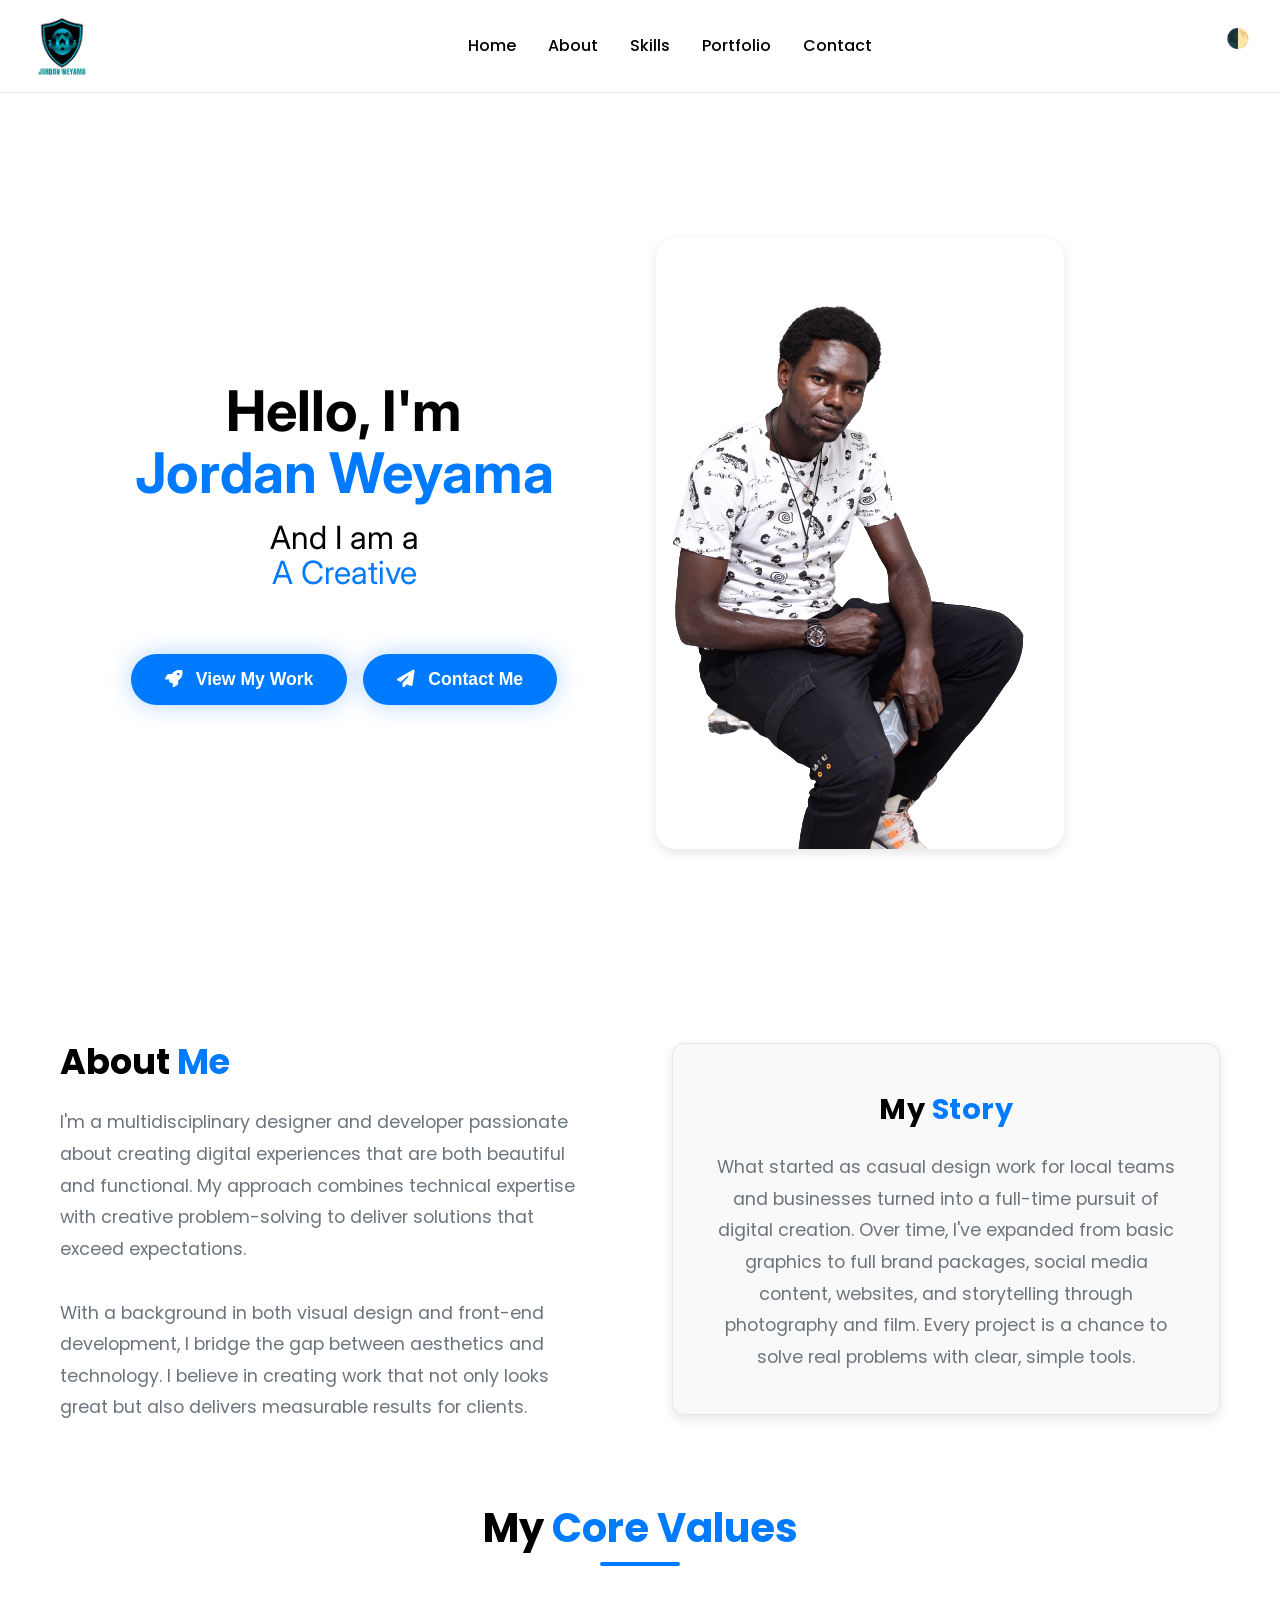
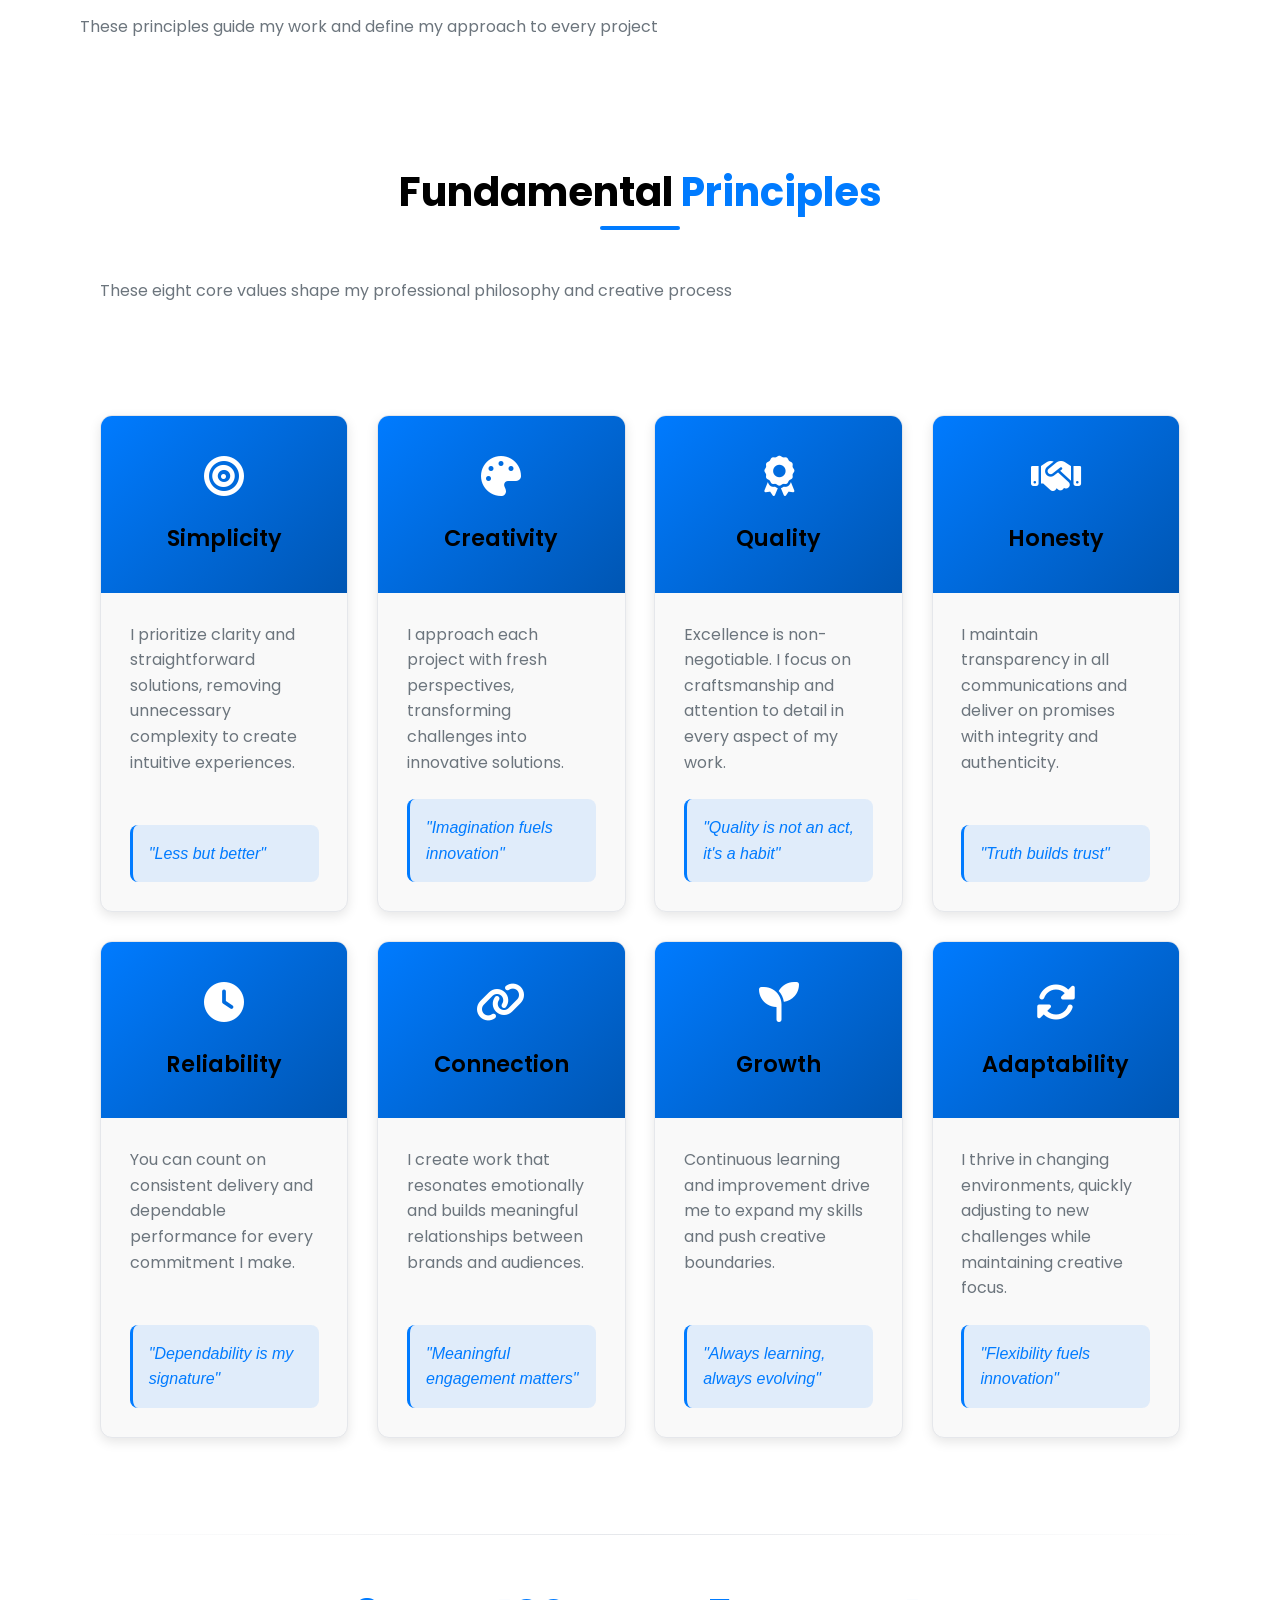
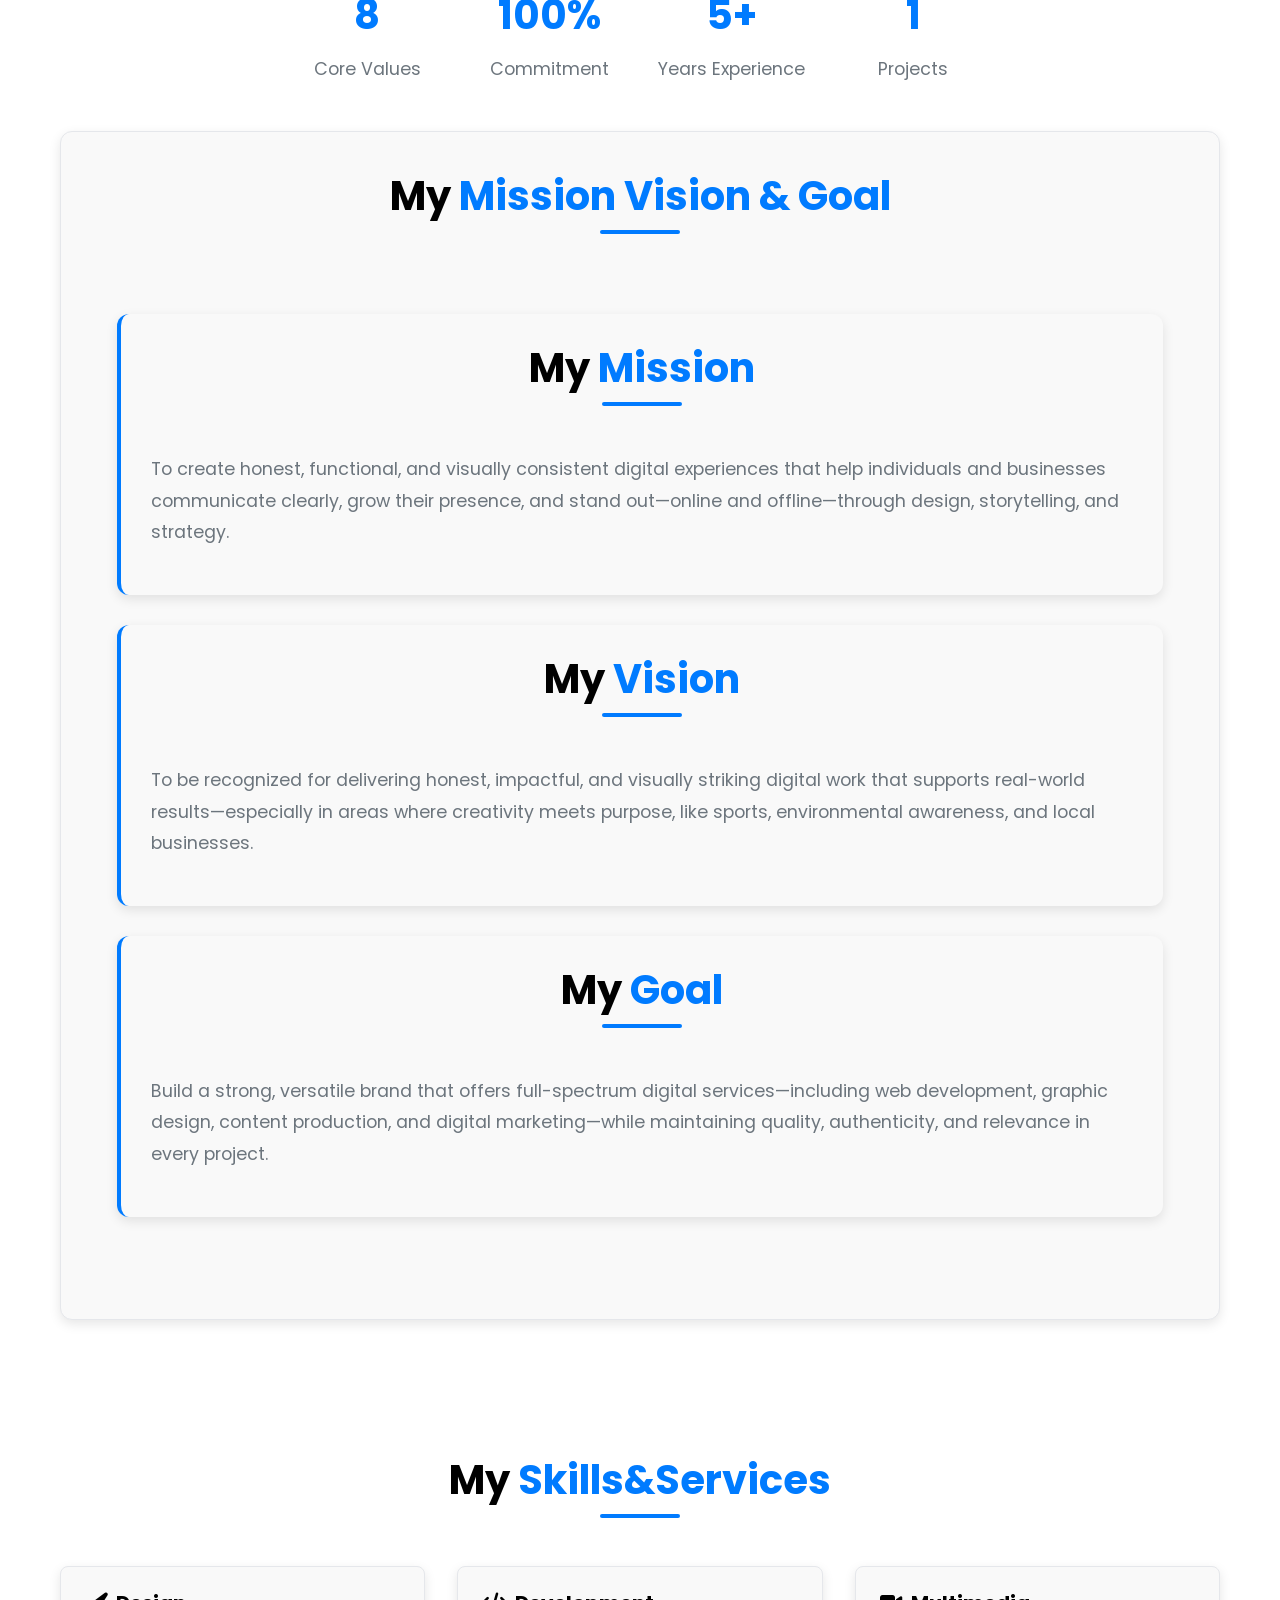
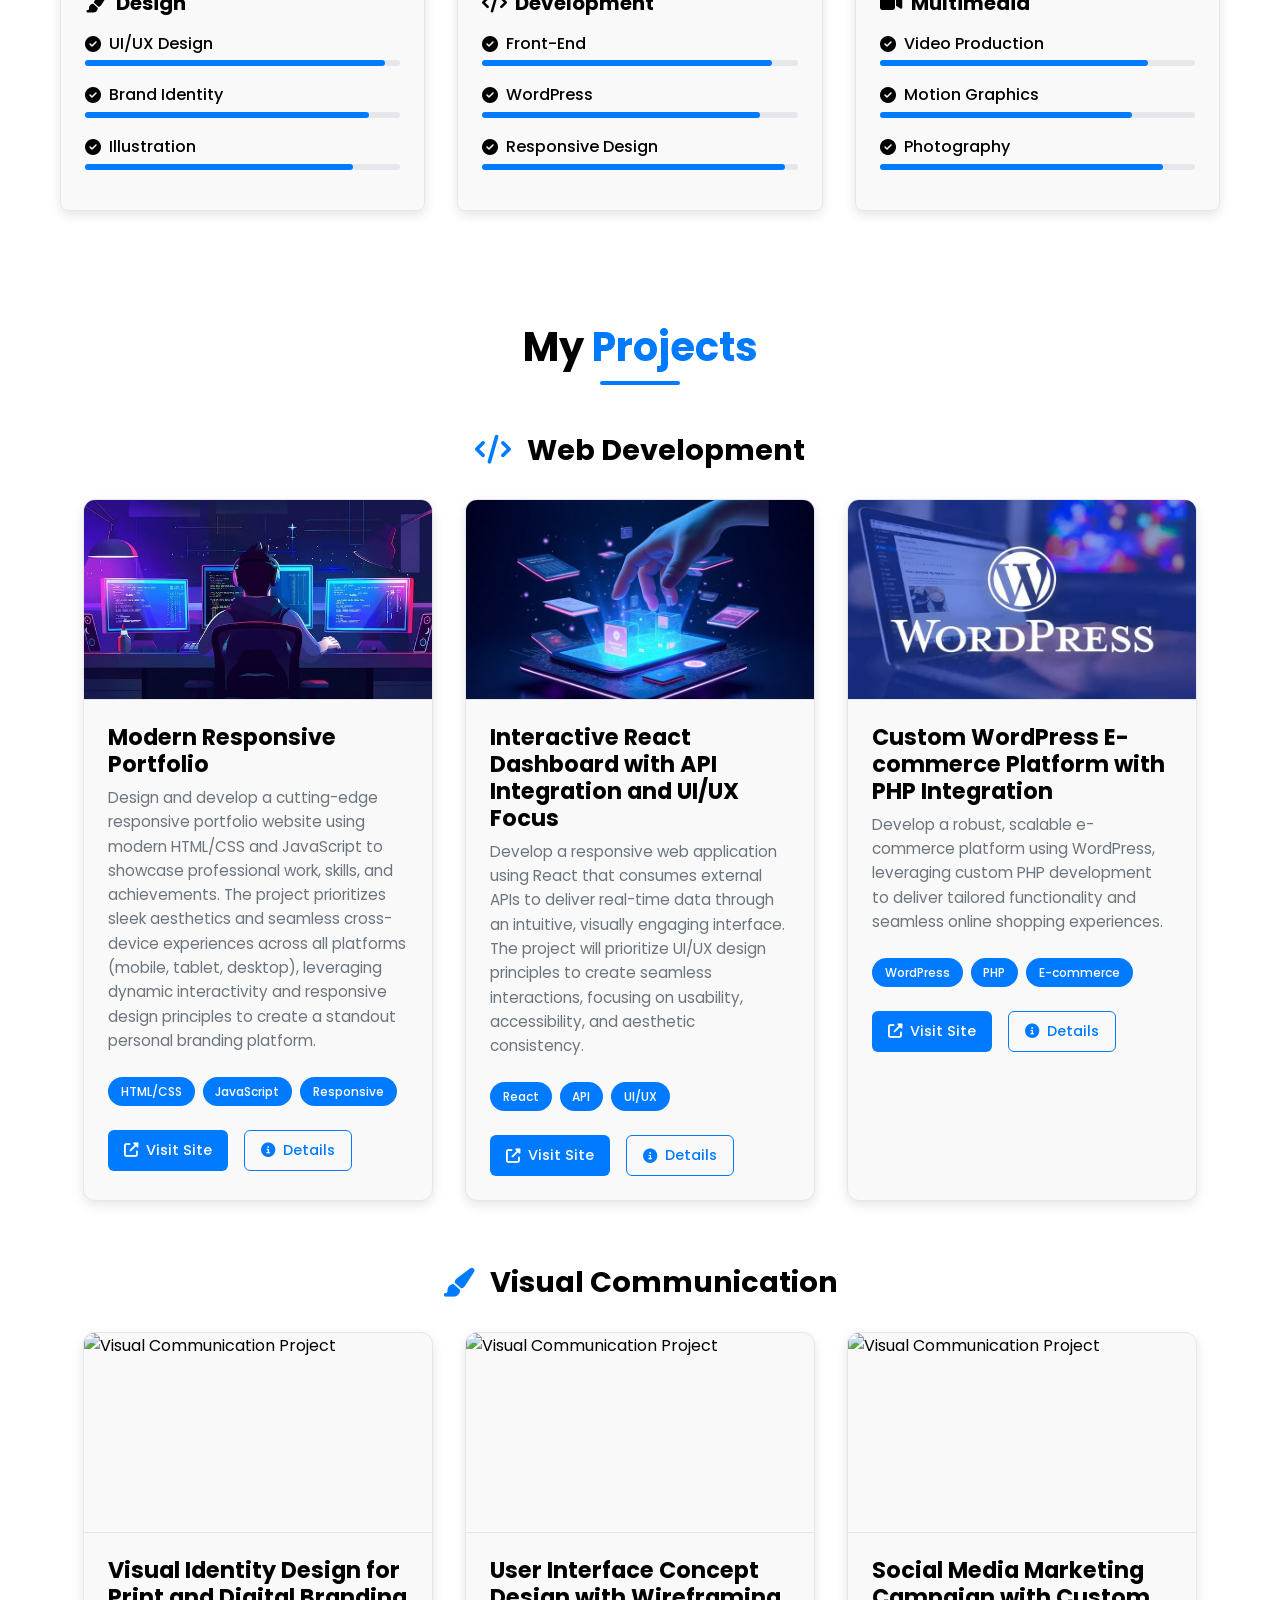
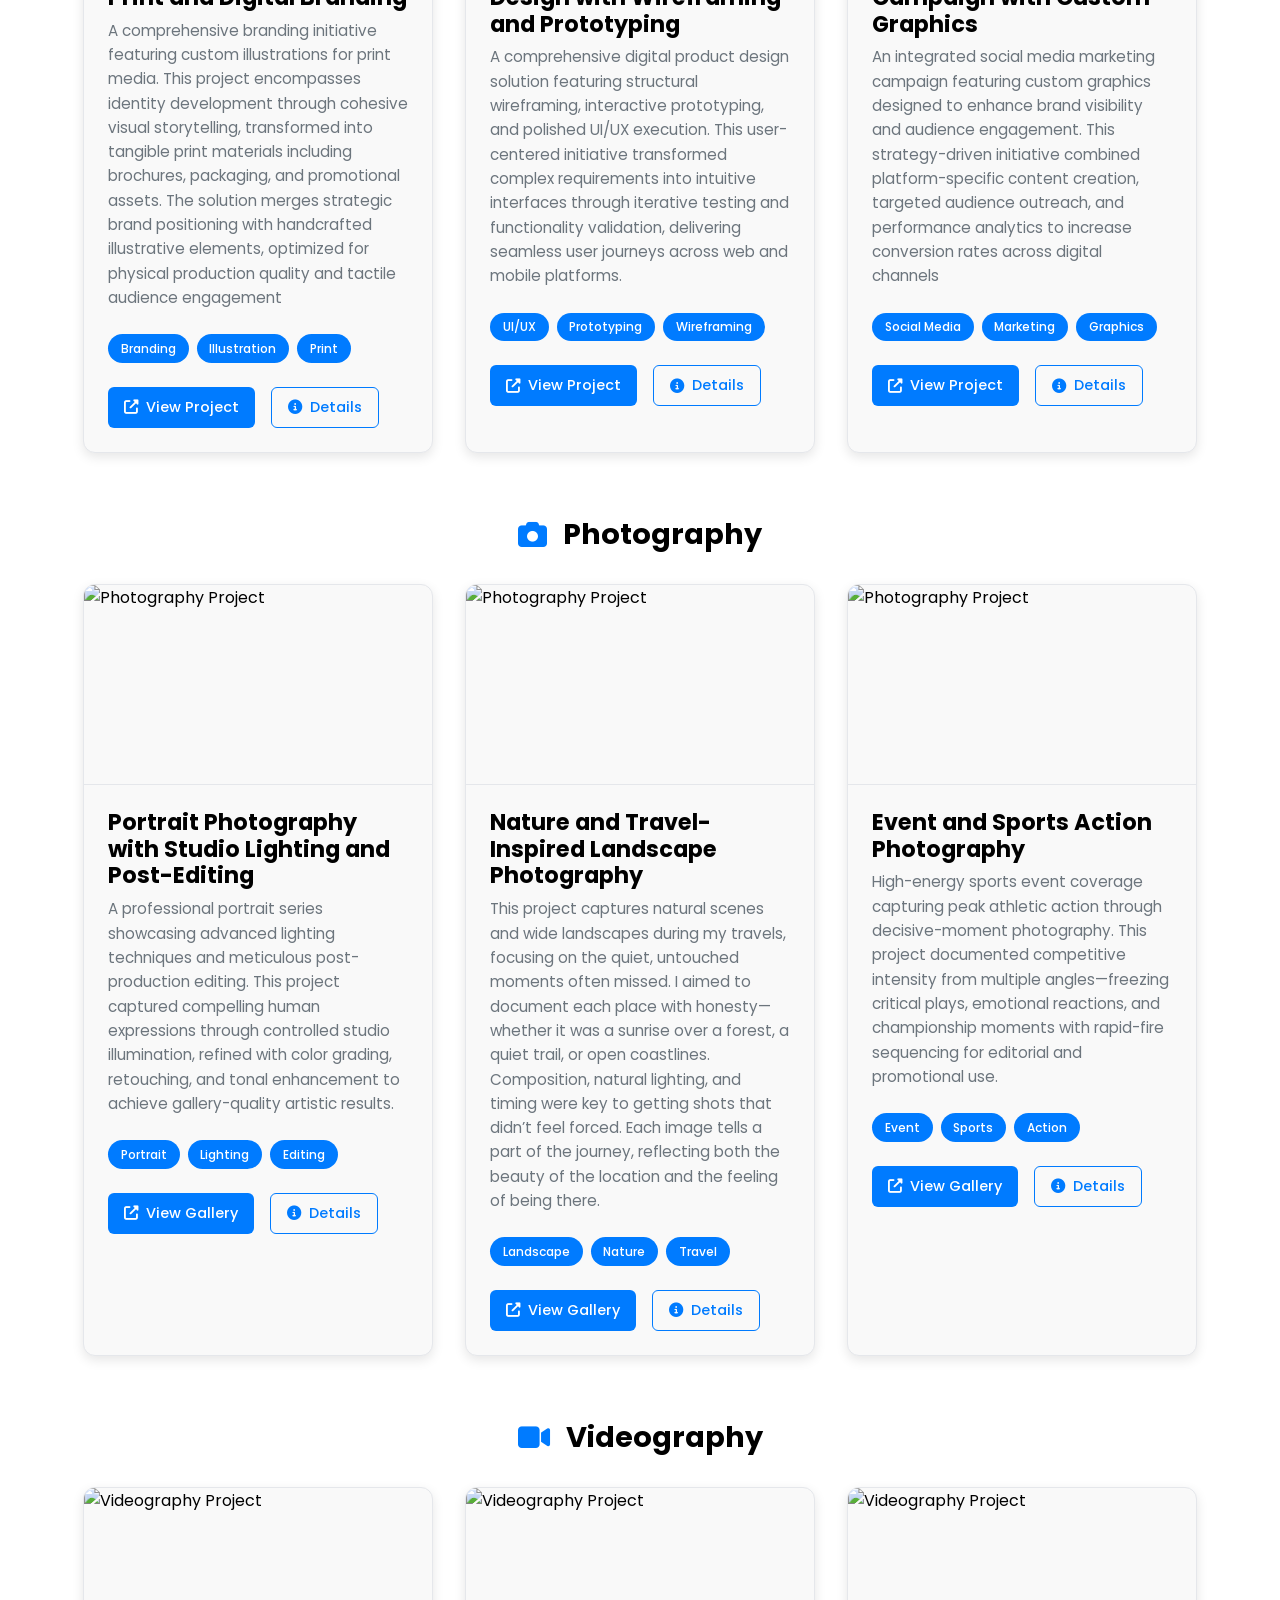
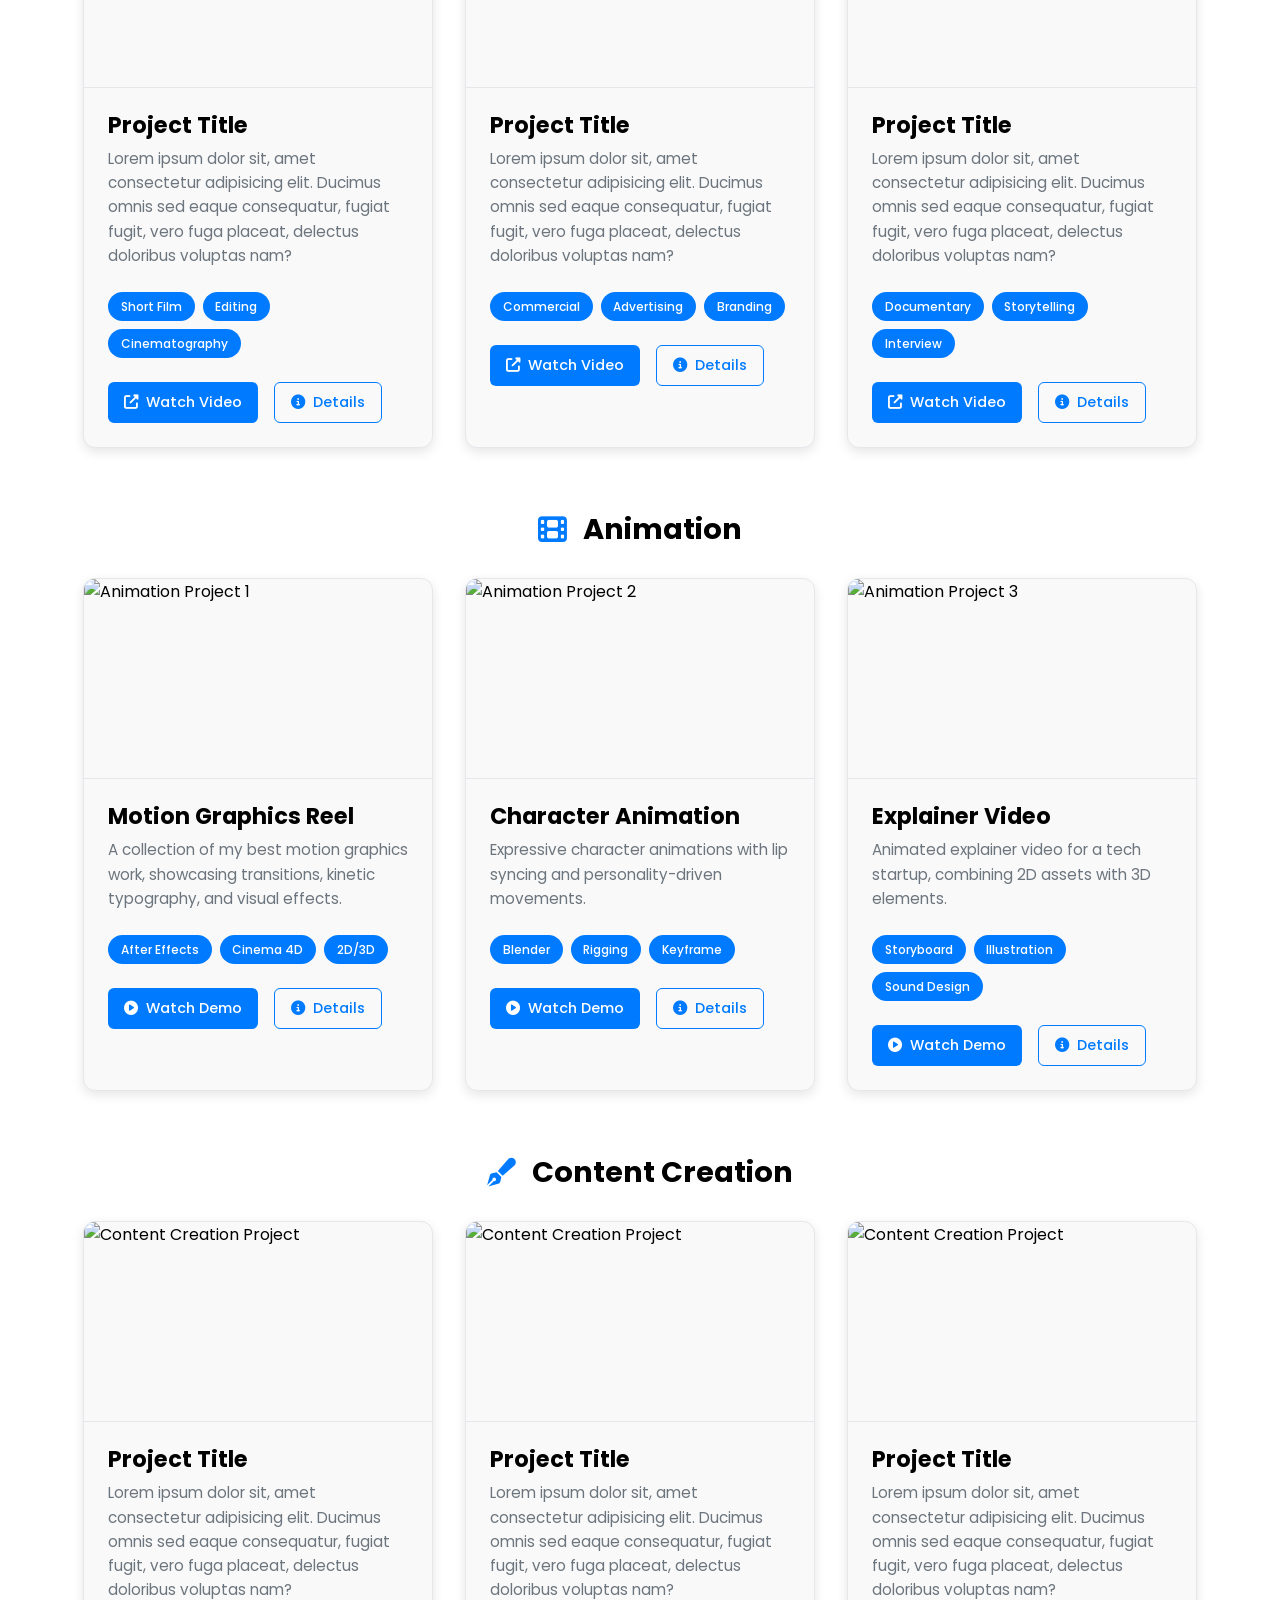
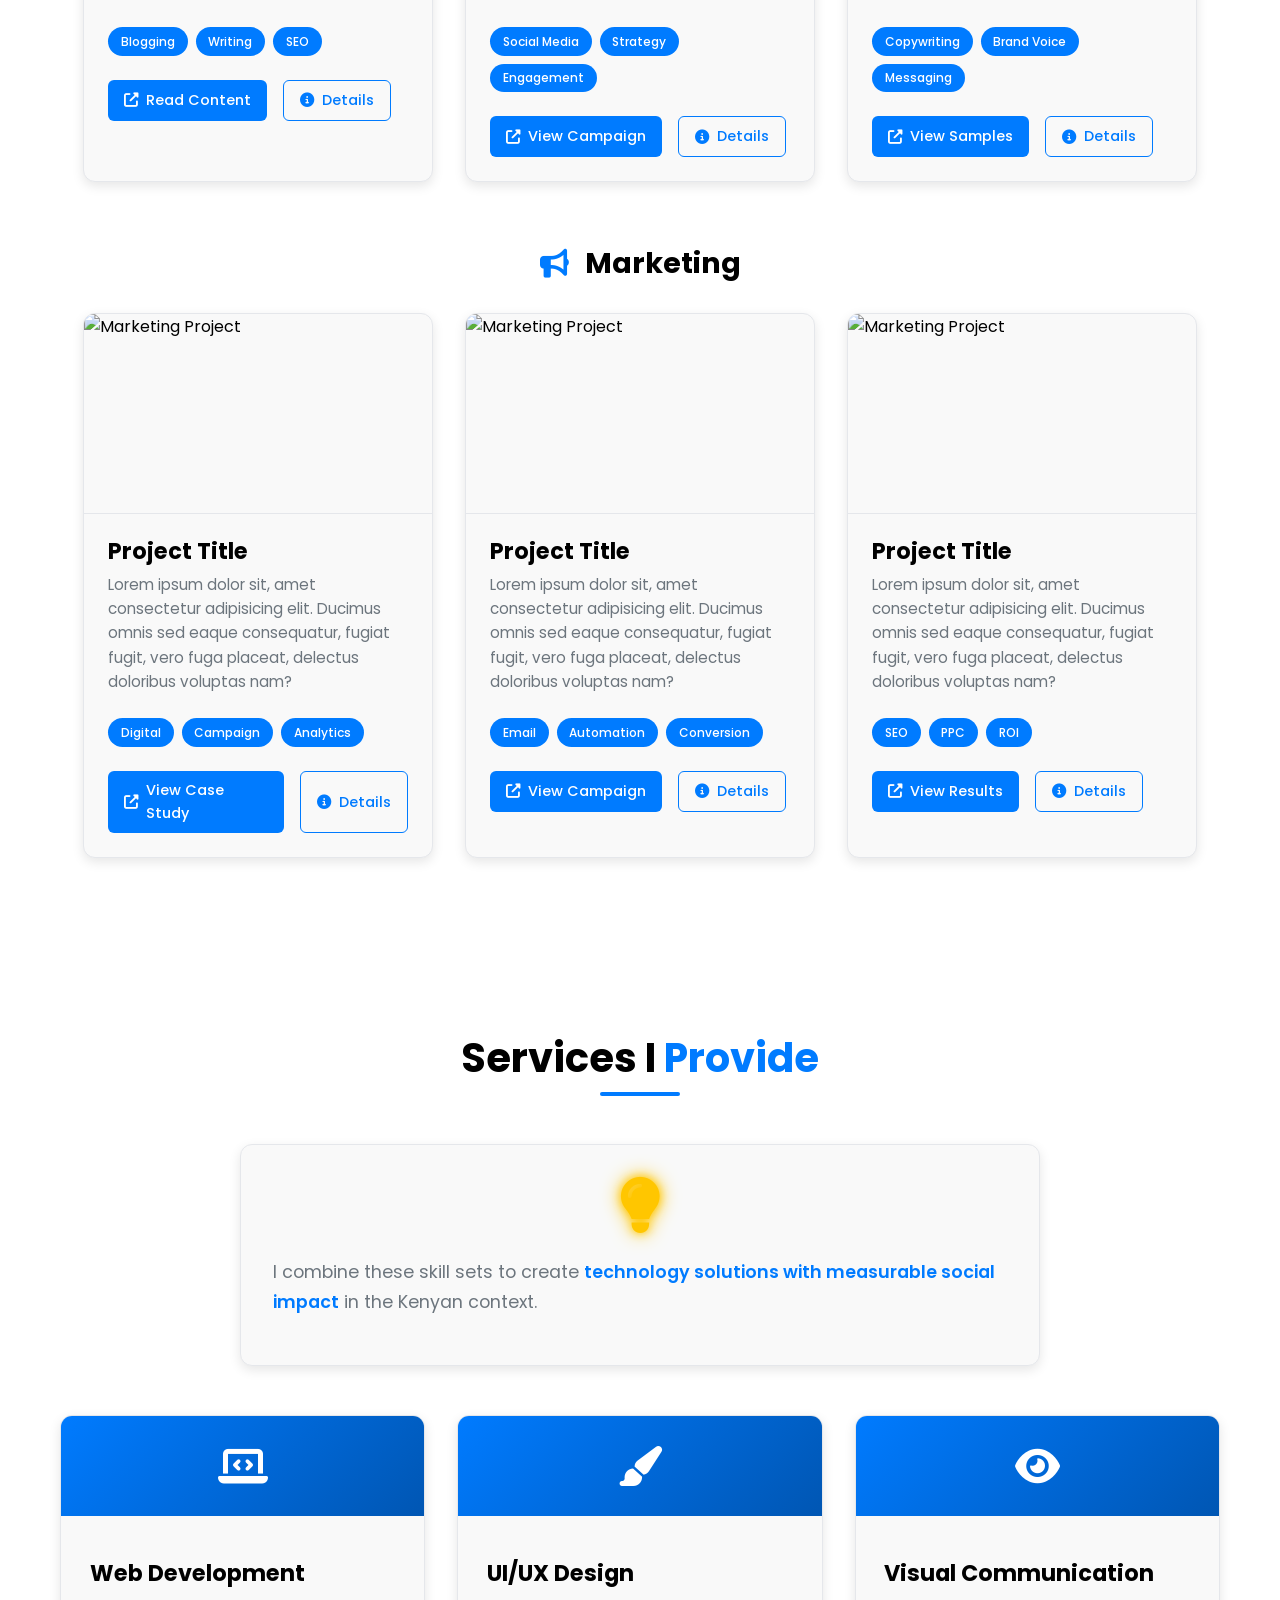
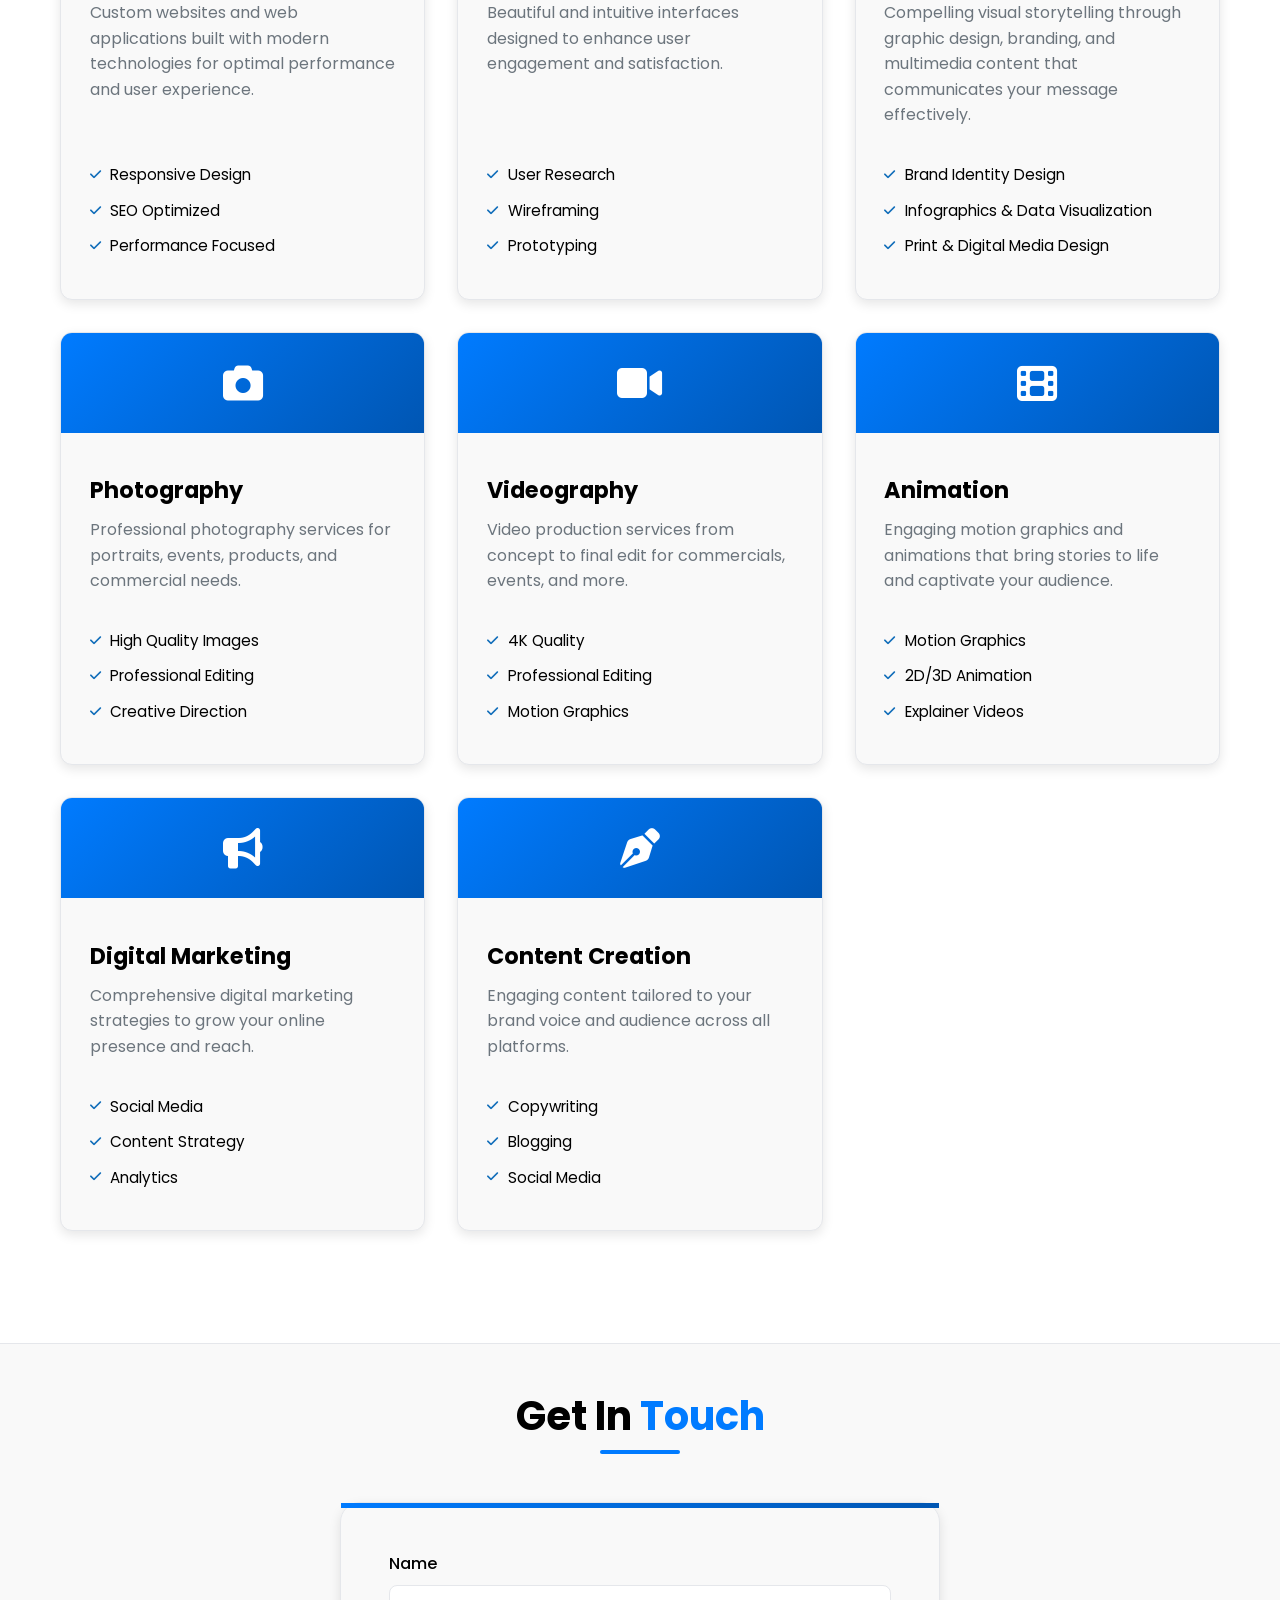
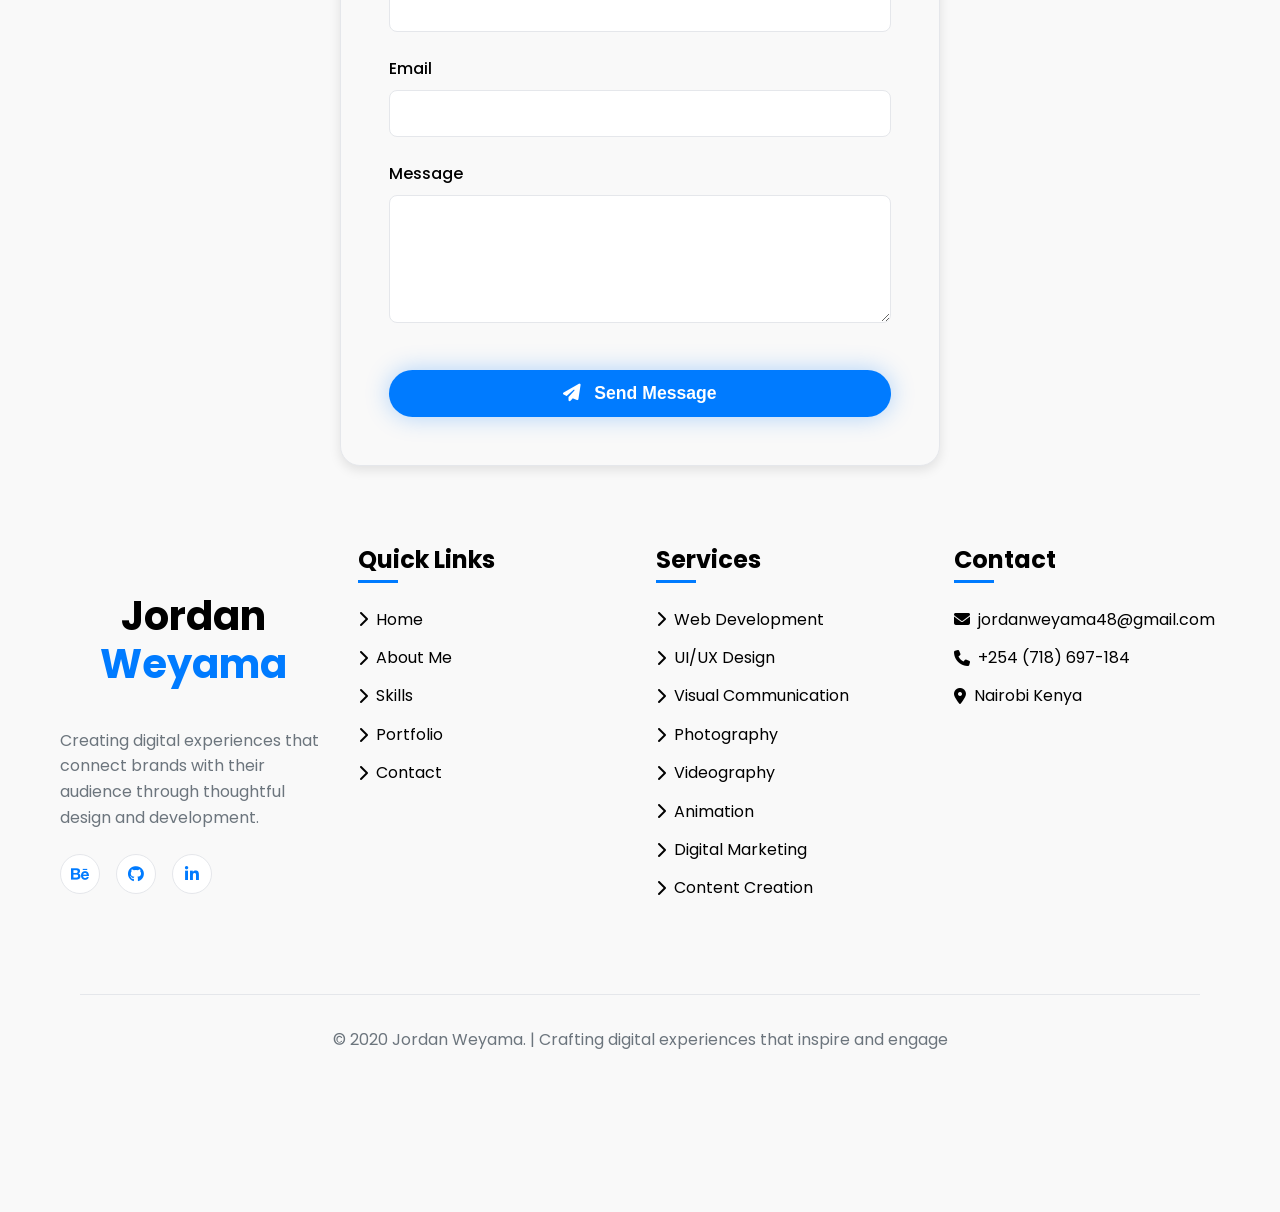
==== commit 88fa452a: "Add files via upload" ====
--- a/index.html
+++ b/index.html
@@ -35,7 +35,7 @@
                  And I am a <span class="fade-in-out"> <br>A Creative</span></h2>
             <div class="cta-group">
                 <button class="btn btn-primary" onclick="window.location.href='#portfolio'">
-                    <i class="fas fa-paper-plane"></i> View My Work
+                    <i class="fas fa-rocket"></i> View My Work
                 </button>
                 <button class="btn btn-outline" onclick="window.location.href='#contact'">
                     <i class="fas fa-paper-plane"></i> Contact Me
@@ -377,12 +377,12 @@
             <div class="projects-container">
                 <div class="project-card">
                     <div class="project-image">
-                        <img src="images/_Projects" alt="Web Development Project">
-                    </div>
-                    <div class="project-content">
-                        <h3 class="project-title">Project Title</h3>
-                        <p class="project-description">
-                            Lorem ipsum dolor sit, amet consectetur adipisicing elit. Ducimus omnis sed eaque consequatur, fugiat fugit, vero fuga placeat, delectus doloribus voluptas nam?
+                        <img src="Images/webimage2.jpg" alt="Web Development Project">
+                    </div>
+                    <div class="project-content">
+                        <h3 class="project-title">Modern Responsive Portfolio</h3>
+                        <p class="project-description">
+                            Design and develop a cutting-edge responsive portfolio website using modern HTML/CSS and JavaScript to showcase professional work, skills, and achievements. The project prioritizes sleek aesthetics and seamless cross-device experiences across all platforms (mobile, tablet, desktop), leveraging dynamic interactivity and responsive design principles to create a standout personal branding platform.
                         </p>
                         <div class="project-tags">
                             <span class="project-tag">HTML/CSS</span>
@@ -390,25 +390,23 @@
                             <span class="project-tag">Responsive</span>
                         </div>
                         <div class="project-links">
-                            <a href="#" class="project-link project-link-primary">
+                            <a href="https://jordanweyama.github.io/creative-portolio/#" class="project-link project-link-primary">
                                 <i class="fas fa-external-link-alt"></i> Visit Site
-                            </a>
-                            <a href="#" class="project-link project-link-secondary">
-                                <i class="fas fa-info-circle"></i> Details
-                            </a>
-                        </div>
-                    </div>
-                </div>
-                
-                <div class="project-card">
-                    <div class="project-image">
-                        <img src="images/_Projects" alt="Web Development Project">
-                    </div>
-                    <div class="project-content">
-                        <h3 class="project-title">Project Title</h3>
-                        <p class="project-description">
-                            Lorem ipsum dolor sit, amet consectetur adipisicing elit. Ducimus omnis sed eaque consequatur, fugiat fugit, vero fuga placeat, delectus doloribus voluptas nam?
-                        </p>
+                            <a href="#" class="project-link project-link-secondary">
+                                <i class="fas fa-info-circle"></i> Details                                
+                            </a>
+                        </div>
+                    </div>
+                </div>
+                
+                <div class="project-card">
+                    <div class="project-image">
+                        <img src="Images/api2.jpg" alt="Web Development Project">
+                    </div>
+                    <div class="project-content">
+                        <h3 class="project-title">Interactive React Dashboard with API Integration and UI/UX Focus</h3>
+                        <p class="project-description">
+                            Develop a responsive web application using React that consumes external APIs to deliver real-time data through an intuitive, visually engaging interface. The project will prioritize UI/UX design principles to create seamless interactions, focusing on usability, accessibility, and aesthetic consistency.
                         <div class="project-tags">
                             <span class="project-tag">React</span>
                             <span class="project-tag">API</span>
@@ -417,22 +415,21 @@
                         <div class="project-links">
                             <a href="#" class="project-link project-link-primary">
                                 <i class="fas fa-external-link-alt"></i> Visit Site
-                            </a>
-                            <a href="#" class="project-link project-link-secondary">
-                                <i class="fas fa-info-circle"></i> Details
-                            </a>
-                        </div>
-                    </div>
-                </div>
-                
-                <div class="project-card">
-                    <div class="project-image">
-                        <img src="images/_Projects" alt="Web Development Project">
-                    </div>
-                    <div class="project-content">
-                        <h3 class="project-title">Project Title</h3>
-                        <p class="project-description">
-                            Lorem ipsum dolor sit, amet consectetur adipisicing elit. Ducimus omnis sed eaque consequatur, fugiat fugit, vero fuga placeat, delectus doloribus voluptas nam?
+                            <a href="#" class="project-link project-link-secondary">
+                                <i class="fas fa-info-circle"></i> Details                                
+                            </a>
+                        </div>
+                    </div>
+                </div>
+                
+                <div class="project-card">
+                    <div class="project-image">
+                        <img src="Images/wordpress.jpg" alt="Web Development Project">
+                    </div>
+                    <div class="project-content">
+                        <h3 class="project-title">Custom WordPress E-commerce Platform with PHP Integration</h3>
+                        <p class="project-description">
+                            Develop a robust, scalable e-commerce platform using WordPress, leveraging custom PHP development to deliver tailored functionality and seamless online shopping experiences.
                         </p>
                         <div class="project-tags">
                             <span class="project-tag">WordPress</span>
@@ -442,9 +439,8 @@
                         <div class="project-links">
                             <a href="#" class="project-link project-link-primary">
                                 <i class="fas fa-external-link-alt"></i> Visit Site
-                            </a>
-                            <a href="#" class="project-link project-link-secondary">
-                                <i class="fas fa-info-circle"></i> Details
+                            <a href="#" class="project-link project-link-secondary">
+                                <i class="fas fa-info-circle"></i> Details                                
                             </a>
                         </div>
                     </div>
@@ -460,12 +456,12 @@
             <div class="projects-container">
                 <div class="project-card">
                     <div class="project-image">
-                        <img src="images/_Projects" alt="Visual Communication Project">
-                    </div>
-                    <div class="project-content">
-                        <h3 class="project-title">Project Title</h3>
-                        <p class="project-description">
-                            Lorem ipsum dolor sit, amet consectetur adipisicing elit. Ducimus omnis sed eaque consequatur, fugiat fugit, vero fuga placeat, delectus doloribus voluptas nam?
+                        <img src="images/identity.jpg" alt="Visual Communication Project">
+                    </div>
+                    <div class="project-content">
+                        <h3 class="project-title">Visual Identity Design for Print and Digital Branding</h3>
+                        <p class="project-description">
+                            A comprehensive branding initiative featuring custom illustrations for print media. This project encompasses identity development through cohesive visual storytelling, transformed into tangible print materials including brochures, packaging, and promotional assets. The solution merges strategic brand positioning with handcrafted illustrative elements, optimized for physical production quality and tactile audience engagement
                         </p>
                         <div class="project-tags">
                             <span class="project-tag">Branding</span>
@@ -475,22 +471,22 @@
                         <div class="project-links">
                             <a href="#" class="project-link project-link-primary">
                                 <i class="fas fa-external-link-alt"></i> View Project
-                            </a>
-                            <a href="#" class="project-link project-link-secondary">
-                                <i class="fas fa-info-circle"></i> Details
-                            </a>
-                        </div>
-                    </div>
-                </div>
-                
-                <div class="project-card">
-                    <div class="project-image">
-                        <img src="images/_Projects" alt="Visual Communication Project">
-                    </div>
-                    <div class="project-content">
-                        <h3 class="project-title">Project Title</h3>
-                        <p class="project-description">
-                            Lorem ipsum dolor sit, amet consectetur adipisicing elit. Ducimus omnis sed eaque consequatur, fugiat fugit, vero fuga placeat, delectus doloribus voluptas nam?
+                            <a href="#" class="project-link project-link-secondary">
+                                <i class="fas fa-info-circle"></i> Details
+                            </a>
+                            </a>
+                        </div>
+                    </div>
+                </div>
+                
+                <div class="project-card">
+                    <div class="project-image">
+                        <img src="images/interface.jpg" alt="Visual Communication Project">
+                    </div>
+                    <div class="project-content">
+                        <h3 class="project-title">User Interface Concept Design with Wireframing and Prototyping</h3>
+                        <p class="project-description">
+                            A comprehensive digital product design solution featuring structural wireframing, interactive prototyping, and polished UI/UX execution. This user-centered initiative transformed complex requirements into intuitive interfaces through iterative testing and functionality validation, delivering seamless user journeys across web and mobile platforms.
                         </p>
                         <div class="project-tags">
                             <span class="project-tag">UI/UX</span>
@@ -510,13 +506,12 @@
                 
                 <div class="project-card">
                     <div class="project-image">
-                        <img src="images/_Projects" alt="Visual Communication Project">
-                    </div>
-                    <div class="project-content">
-                        <h3 class="project-title">Project Title</h3>
-                        <p class="project-description">
-                            Lorem ipsum dolor sit, amet consectetur adipisicing elit. Ducimus omnis sed eaque consequatur, fugiat fugit, vero fuga placeat, delectus doloribus voluptas nam?
-                        </p>
+                        <img src="images/social media.jpg" alt="Visual Communication Project">
+                    </div>
+                    <div class="project-content">
+                        <h3 class="project-title">Social Media Marketing Campaign with Custom Graphics</h3>
+                        <p class="project-description">
+                            An integrated social media marketing campaign featuring custom graphics designed to enhance brand visibility and audience engagement. This strategy-driven initiative combined platform-specific content creation, targeted audience outreach, and performance analytics to increase conversion rates across digital channels
                         <div class="project-tags">
                             <span class="project-tag">Social Media</span>
                             <span class="project-tag">Marketing</span>
@@ -543,13 +538,12 @@
             <div class="projects-container">
                 <div class="project-card">
                     <div class="project-image">
-                        <img src="images/_Projects" alt="Photography Project">
-                    </div>
-                    <div class="project-content">
-                        <h3 class="project-title">Project Title</h3>
-                        <p class="project-description">
-                            Lorem ipsum dolor sit, amet consectetur adipisicing elit. Ducimus omnis sed eaque consequatur, fugiat fugit, vero fuga placeat, delectus doloribus voluptas nam?
-                        </p>
+                        <img src="images/photography.jpg" alt="Photography Project">
+                    </div>
+                    <div class="project-content">
+                        <h3 class="project-title">Portrait Photography with Studio Lighting and Post-Editing</h3>
+                        <p class="project-description">
+                            A professional portrait series showcasing advanced lighting techniques and meticulous post-production editing. This project captured compelling human expressions through controlled studio illumination, refined with color grading, retouching, and tonal enhancement to achieve gallery-quality artistic results.
                         <div class="project-tags">
                             <span class="project-tag">Portrait</span>
                             <span class="project-tag">Lighting</span>
@@ -568,12 +562,12 @@
                 
                 <div class="project-card">
                     <div class="project-image">
-                        <img src="images/_Projects" alt="Photography Project">
-                    </div>
-                    <div class="project-content">
-                        <h3 class="project-title">Project Title</h3>
-                        <p class="project-description">
-                            Lorem ipsum dolor sit, amet consectetur adipisicing elit. Ducimus omnis sed eaque consequatur, fugiat fugit, vero fuga placeat, delectus doloribus voluptas nam?
+                        <img src="images/nature.jpg" alt="Photography Project">
+                    </div>
+                    <div class="project-content">
+                        <h3 class="project-title">Nature and Travel-Inspired Landscape Photography</h3>
+                        <p class="project-description">
+                            This project captures natural scenes and wide landscapes during my travels, focusing on the quiet, untouched moments often missed. I aimed to document each place with honesty—whether it was a sunrise over a forest, a quiet trail, or open coastlines. Composition, natural lighting, and timing were key to getting shots that didn’t feel forced. Each image tells a part of the journey, reflecting both the beauty of the location and the feeling of being there.
                         </p>
                         <div class="project-tags">
                             <span class="project-tag">Landscape</span>
@@ -593,12 +587,12 @@
                 
                 <div class="project-card">
                     <div class="project-image">
-                        <img src="images/_Projects" alt="Photography Project">
-                    </div>
-                    <div class="project-content">
-                        <h3 class="project-title">Project Title</h3>
-                        <p class="project-description">
-                            Lorem ipsum dolor sit, amet consectetur adipisicing elit. Ducimus omnis sed eaque consequatur, fugiat fugit, vero fuga placeat, delectus doloribus voluptas nam?
+                        <img src="images/sports.jpg" alt="Photography Project">
+                    </div>
+                    <div class="project-content">
+                        <h3 class="project-title">Event and Sports Action Photography</h3>
+                        <p class="project-description">
+                            High-energy sports event coverage capturing peak athletic action through decisive-moment photography. This project documented competitive intensity from multiple angles—freezing critical plays, emotional reactions, and championship moments with rapid-fire sequencing for editorial and promotional use.
                         </p>
                         <div class="project-tags">
                             <span class="project-tag">Event</span>
@@ -1160,9 +1154,15 @@
                     </div>
                     <p>Creating digital experiences that connect brands with their audience through thoughtful design and development.</p>
                     <div class="social-links">
-                        <a href="https://www.behance.net/jordanweyama" target="_blank"><i class="fab fa-behance"></i></a>
-                        <a href="https://github.com/jordanweyama" target="_blank"><i class="fab fa-github"></i></a>
-                        <a href="https://www.linkedin.com/in/jordan-weyama-334110160/" target="_blank"><i class="fab fa-linkedin-in"></i></a>
+                        <a href="https://www.behance.net/jordanweyama" target="_blank" rel="noopener noreferrer">
+        <i class="fab fa-behance"></i>
+    </a>
+                            <a href="https://github.com/jordanweyama" target="_blank" rel="noopener noreferrer">
+        <i class="fab fa-github"></i>
+    </a>
+                            <a href="https://www.linkedin.com/in/jordan-weyama-334110160/" target="_blank" rel="noopener noreferrer">
+        <i class="fab fa-linkedin-in"></i>
+    </a>
 </div>
                 </div>
                 
@@ -1454,4 +1454,4 @@
         }    
     </style>
 </body>
-</html>
+</html>
--- a/creative.css
+++ b/creative.css
@@ -261,41 +261,58 @@
         .btn {
             display: inline-flex;
             align-items: center;
-            gap: 0.5rem;
-            padding: 12px 24px;
+            gap: 16px;
+            padding: 16px 38px;
+            background: transparent;
+            color: var(--primary-color);
+            border: 2px solid var(--primary-color);
             border-radius: 8px;
-            font-weight: 500;
-            transition: transform 0.2s, box-shadow 0.2s;
-            cursor: pointer;
-        }
-
+            text-decoration: none;
+            font-weight: 600;
+            font-size: 1.1rem;
+            transition: var(--transition);
+            box-shadow: 0 0 25px rgba(0, 123, 255, 0.3);
+            position: relative;
+            overflow: hidden;
+            z-index: 1;
+            margin-bottom: 0;
+        }
+        
+        .btn::before {
+            content: '';
+            position: absolute;
+            top: 0;
+            left: -100%;
+            width: 100%;
+            height: 100%;
+            background-color: var(--primary-color);
+            transition: var(--transition);
+            z-index: -1;
+        }
+        
+        .btn:hover {
+            color: white;
+            transform: translateY(-5px);
+            box-shadow: var(--shadow);
+        }
+        
+        .btn:hover::before {
+            left: 0;
+        }
+        
         .btn-primary {
             background-color: var(--primary-color);
-            color: #ffffff;
+            color: white;
             border: none;
         }
-
-        .btn-outline {
-            border: 2px solid var(--primary-color);
-            background: transparent;
-            color: var(--primary-color);
-        }
-
-        .btn:hover {
-            transform: translateY(-5px);
-            box-shadow: var(--shadow);
-            color: #ffffff;
-        }
-
+        
+        .btn-primary::before {
+            background-color: white;
+        }
+        
         .btn-primary:hover {
-            background: var(--secondary-color);
-        }
-
-        .btn-outline:hover {
-            background: var(--primary-color);
-            color: #fff;
-        }
-
+            color: var(--primary-color);
+        }
         .profile-image {
             text-align: center;
             position: relative;
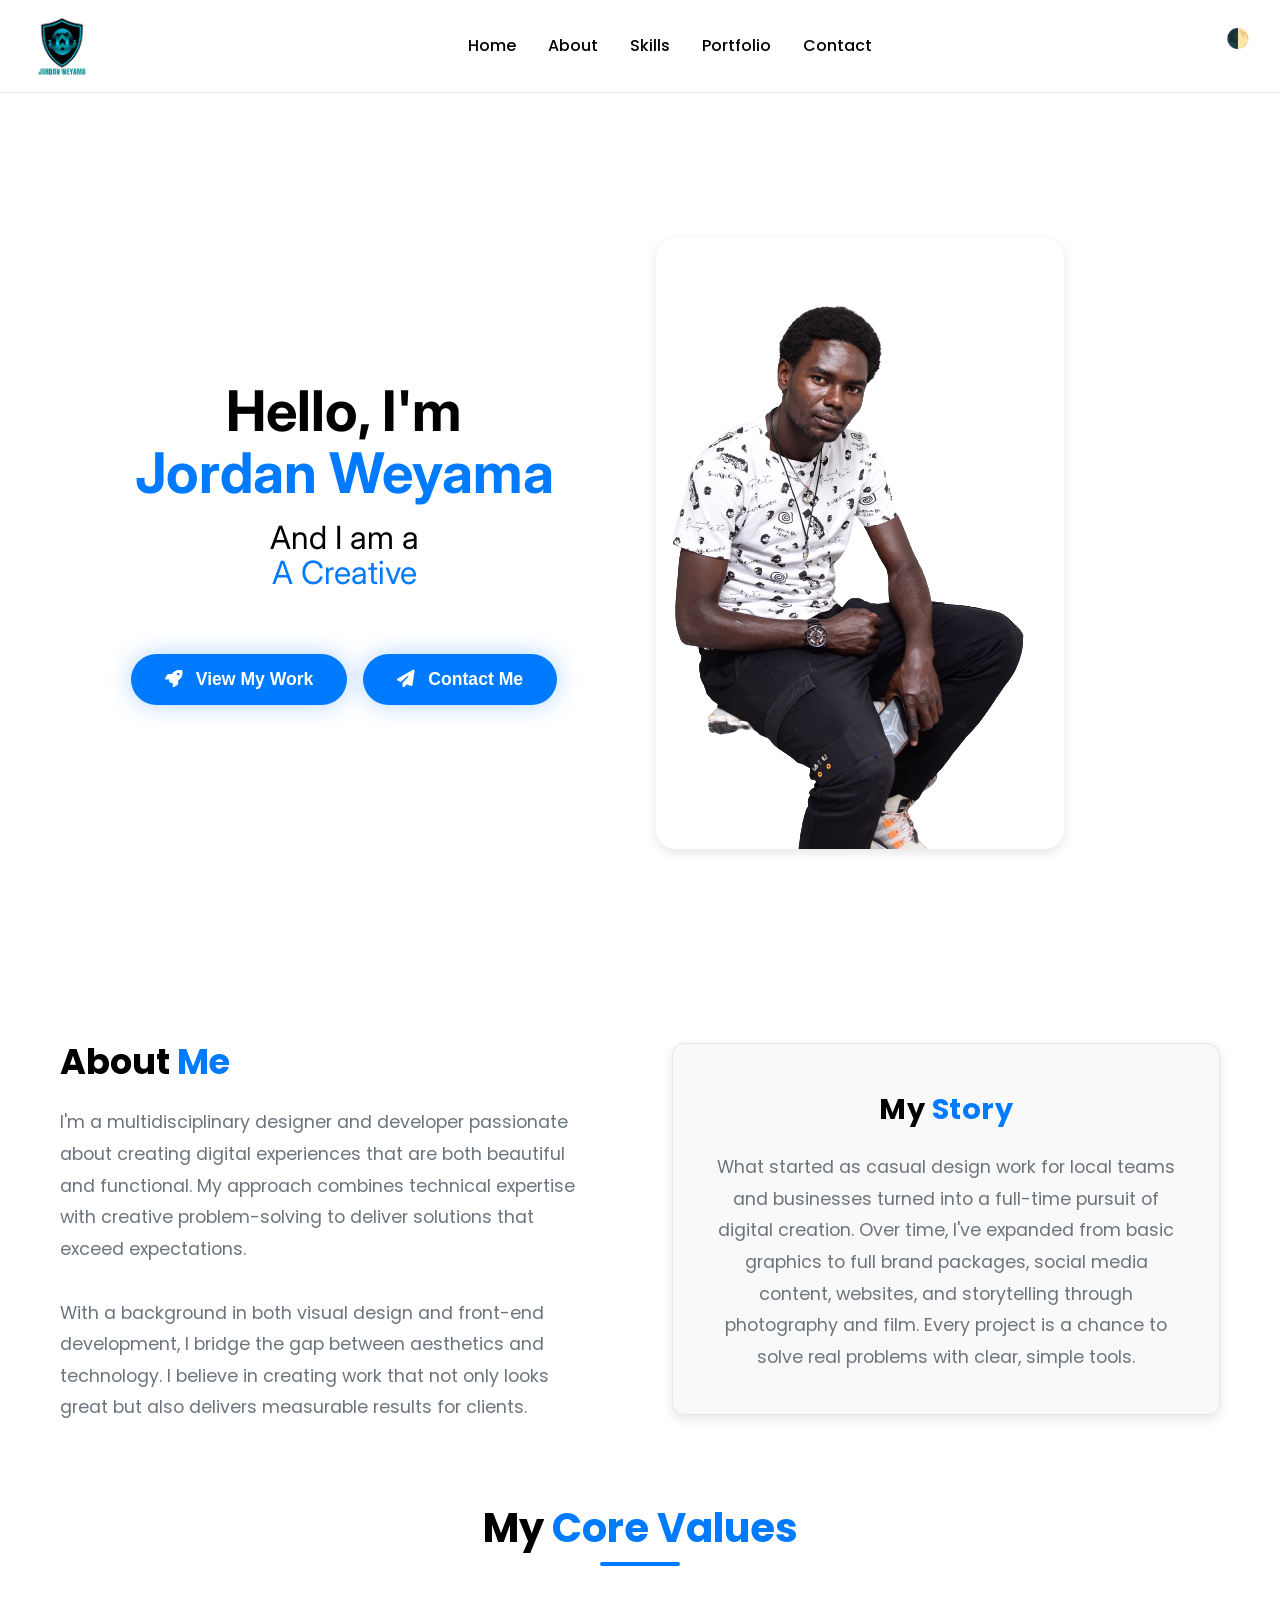
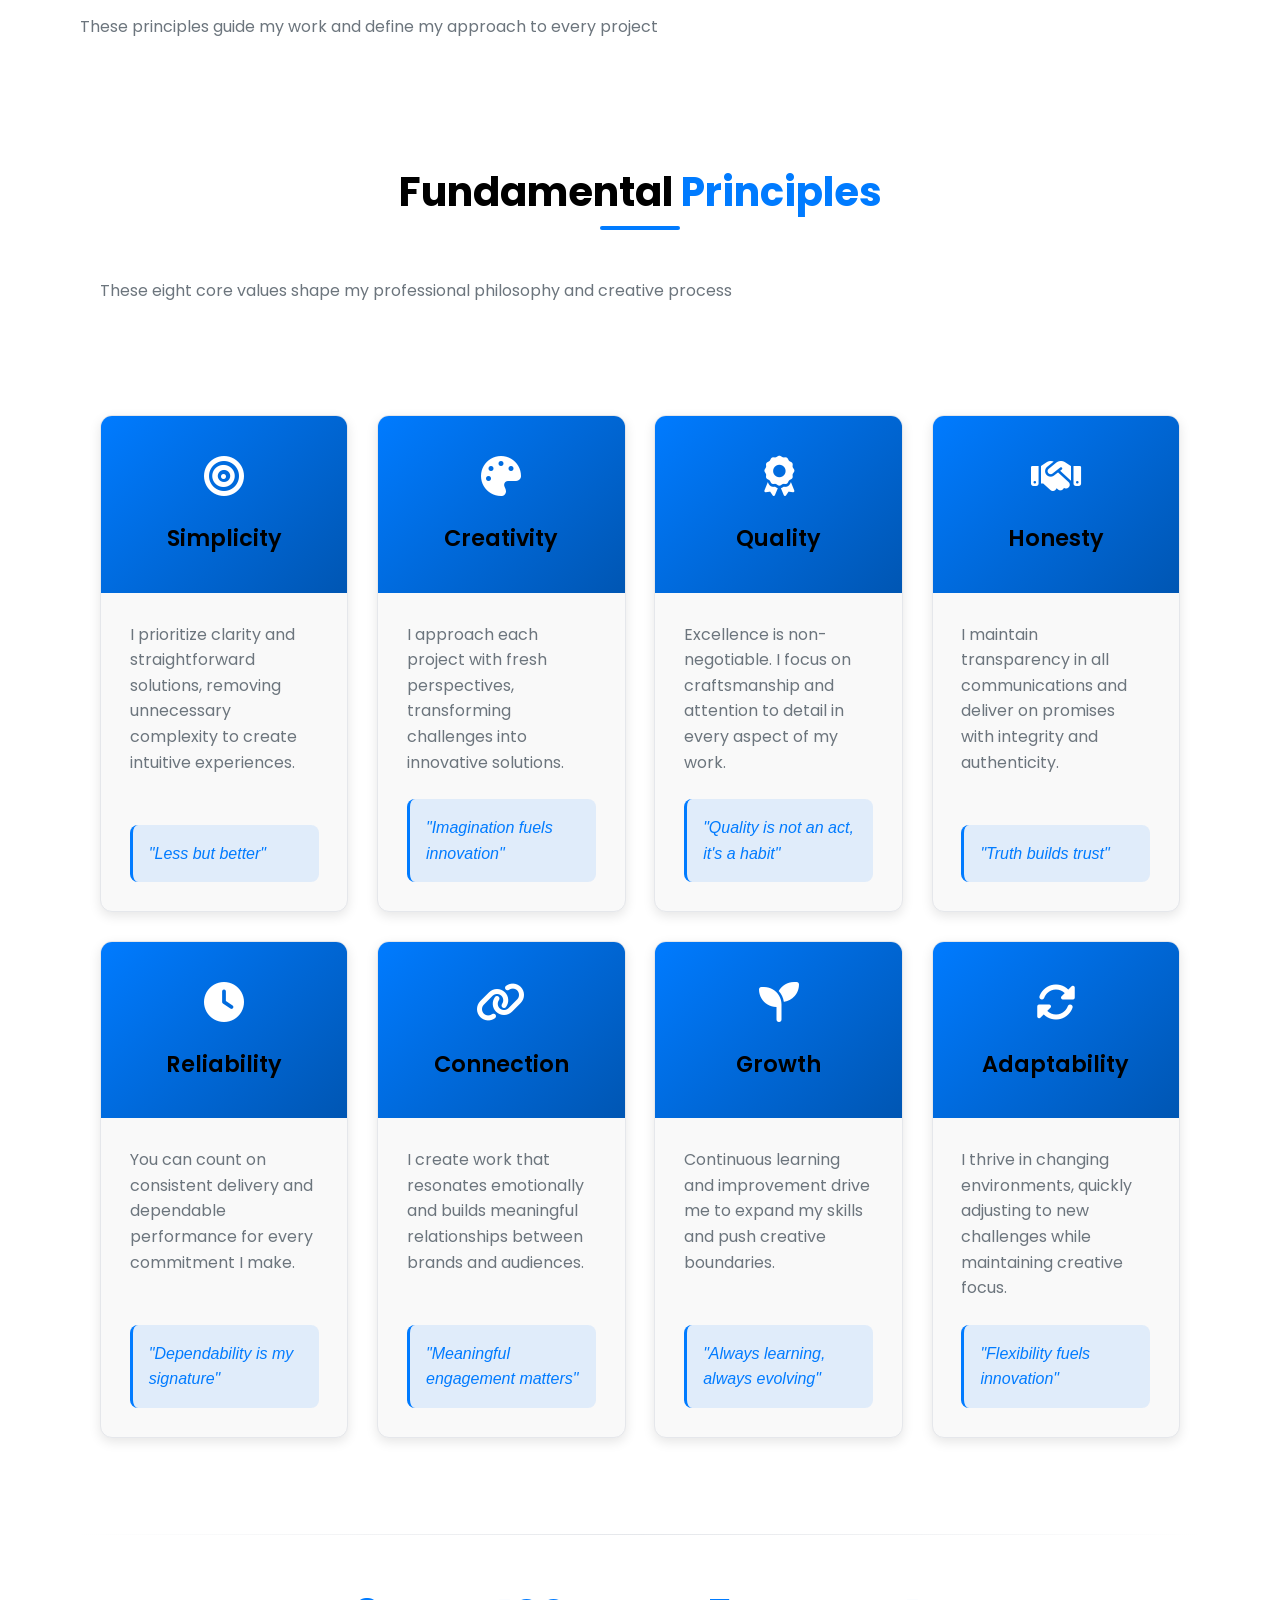
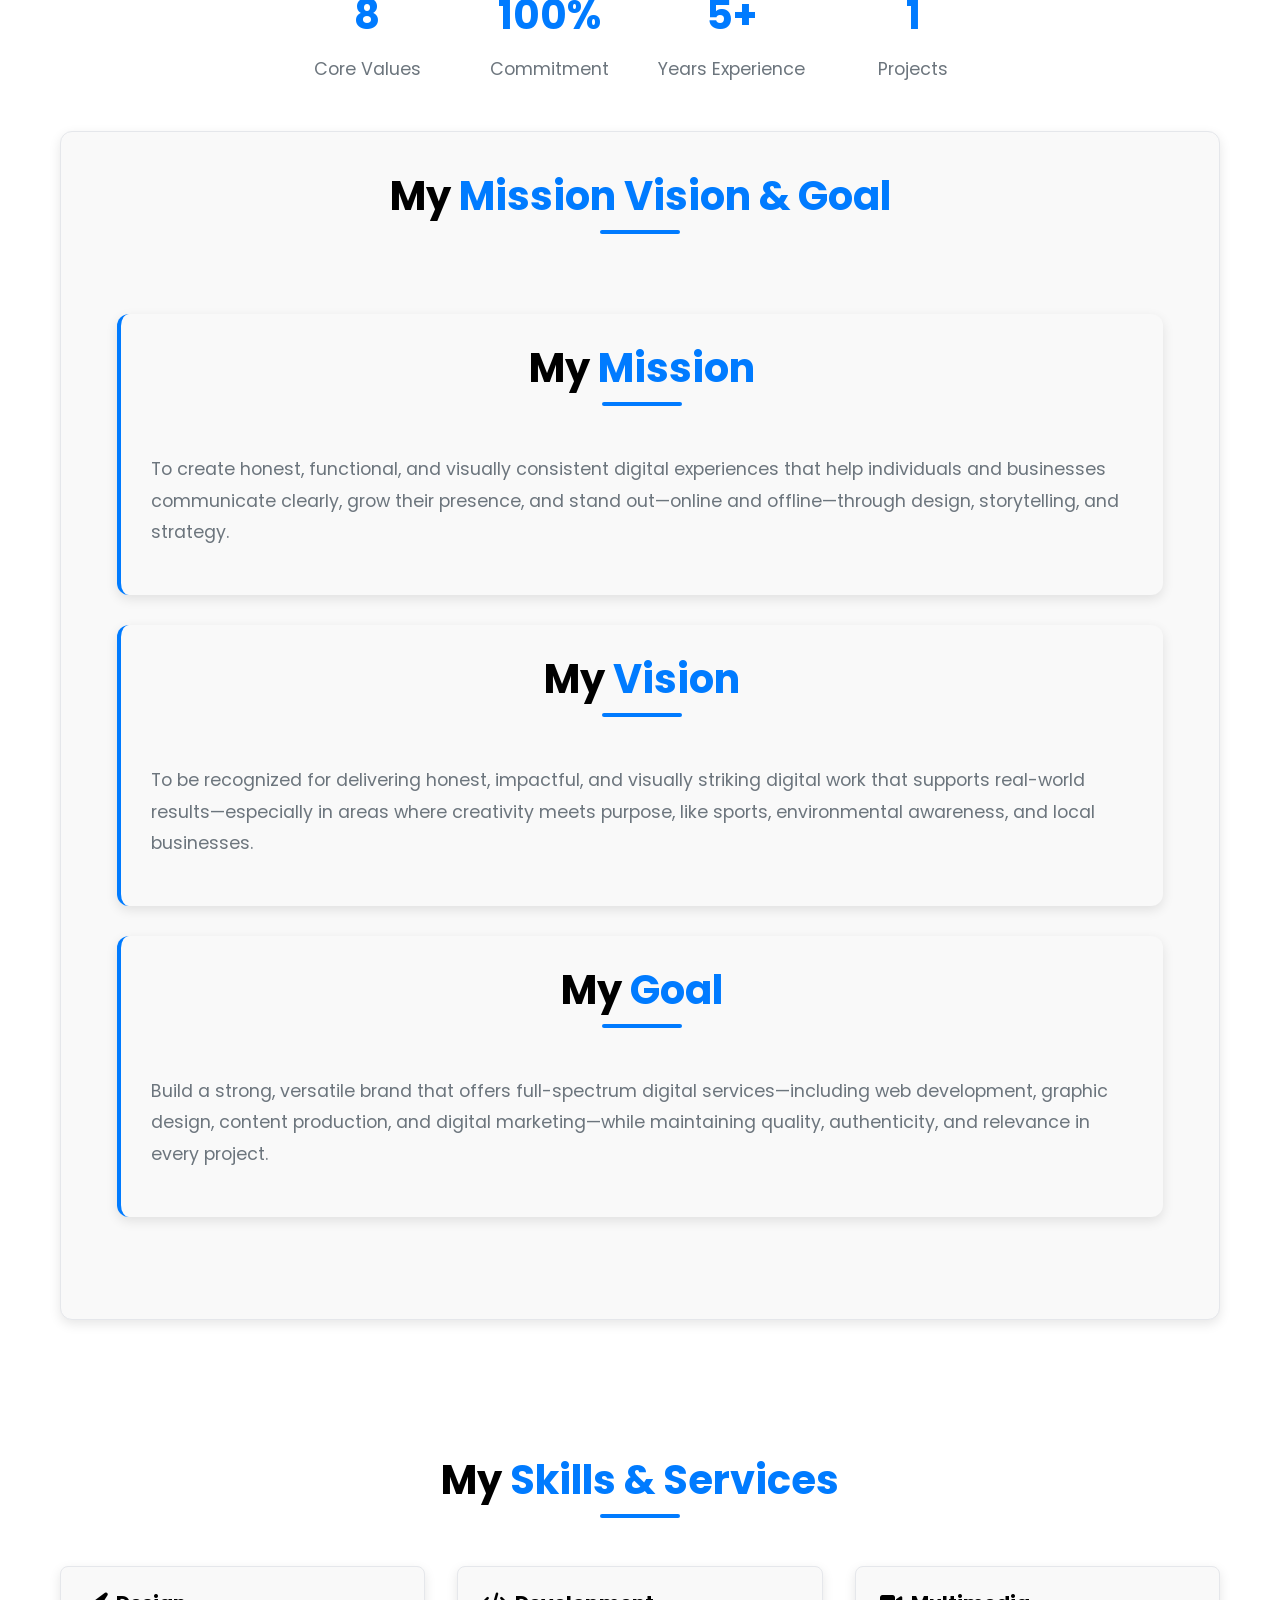
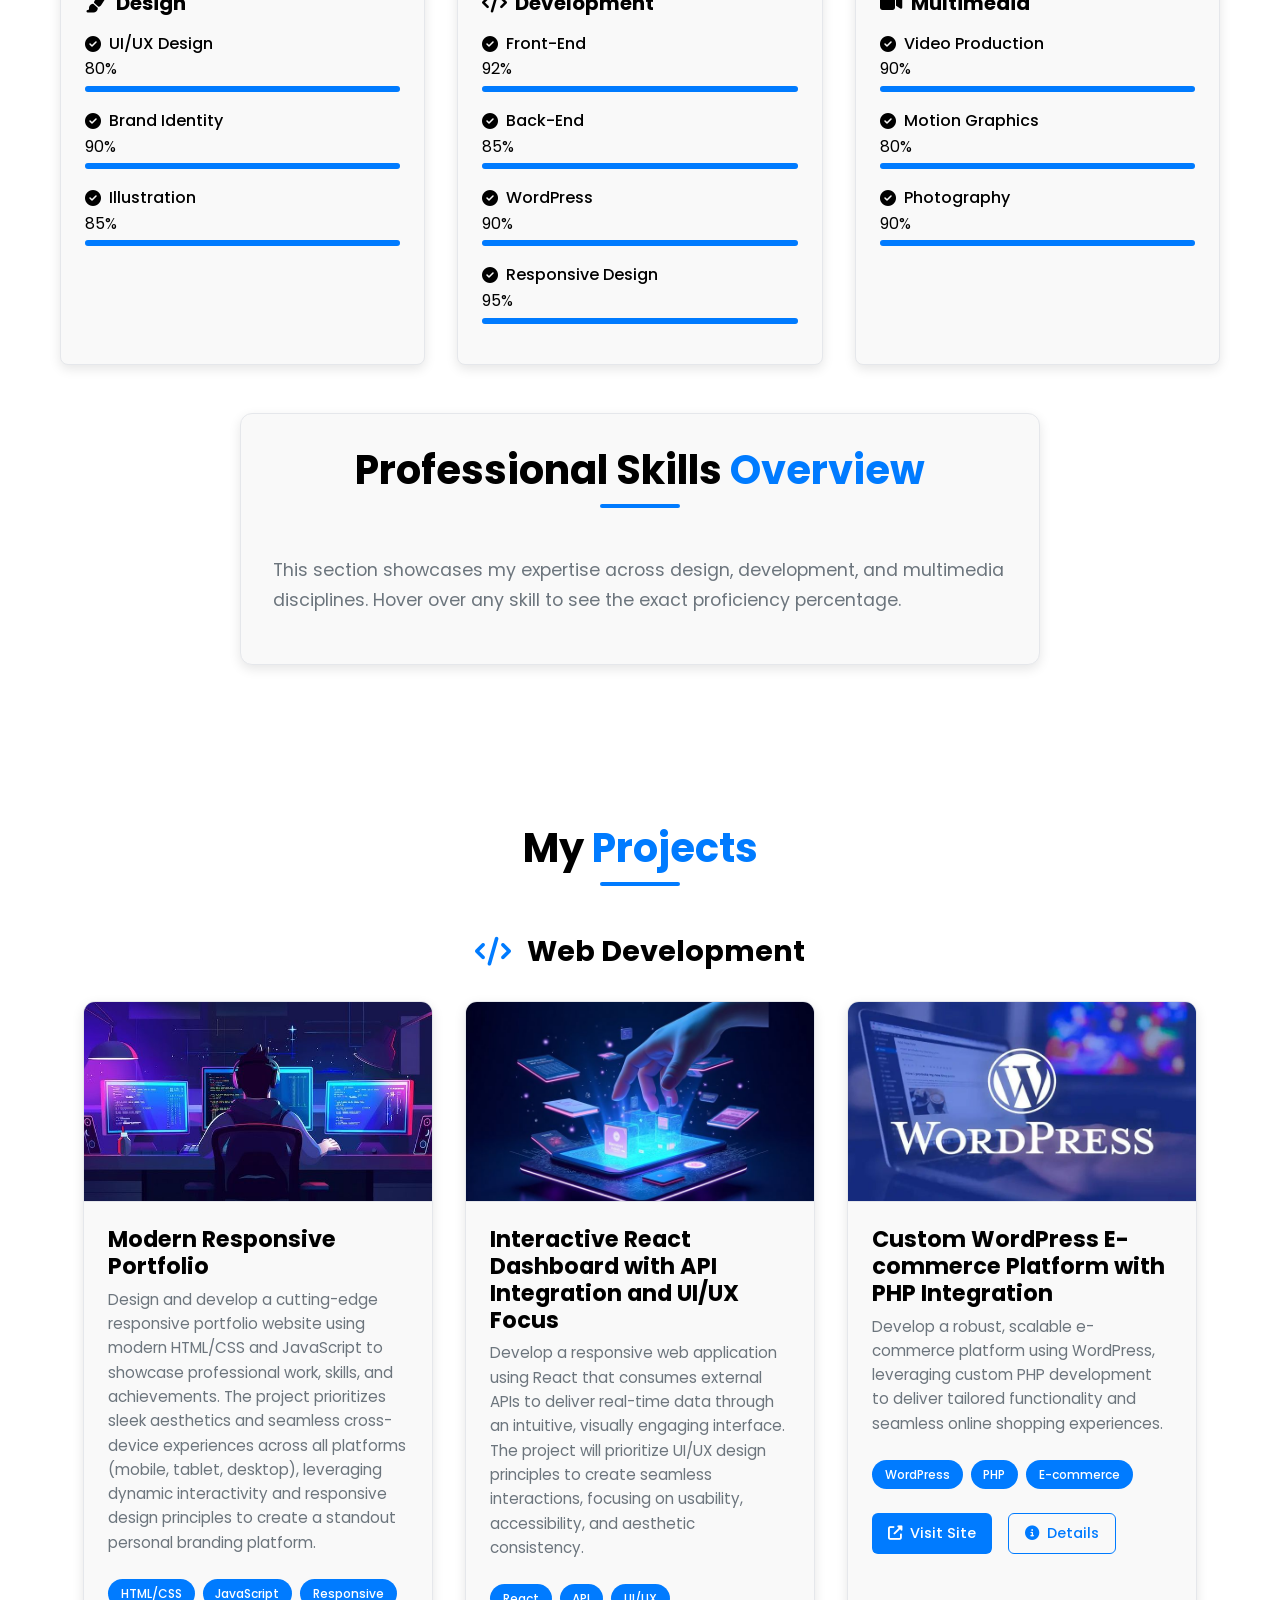
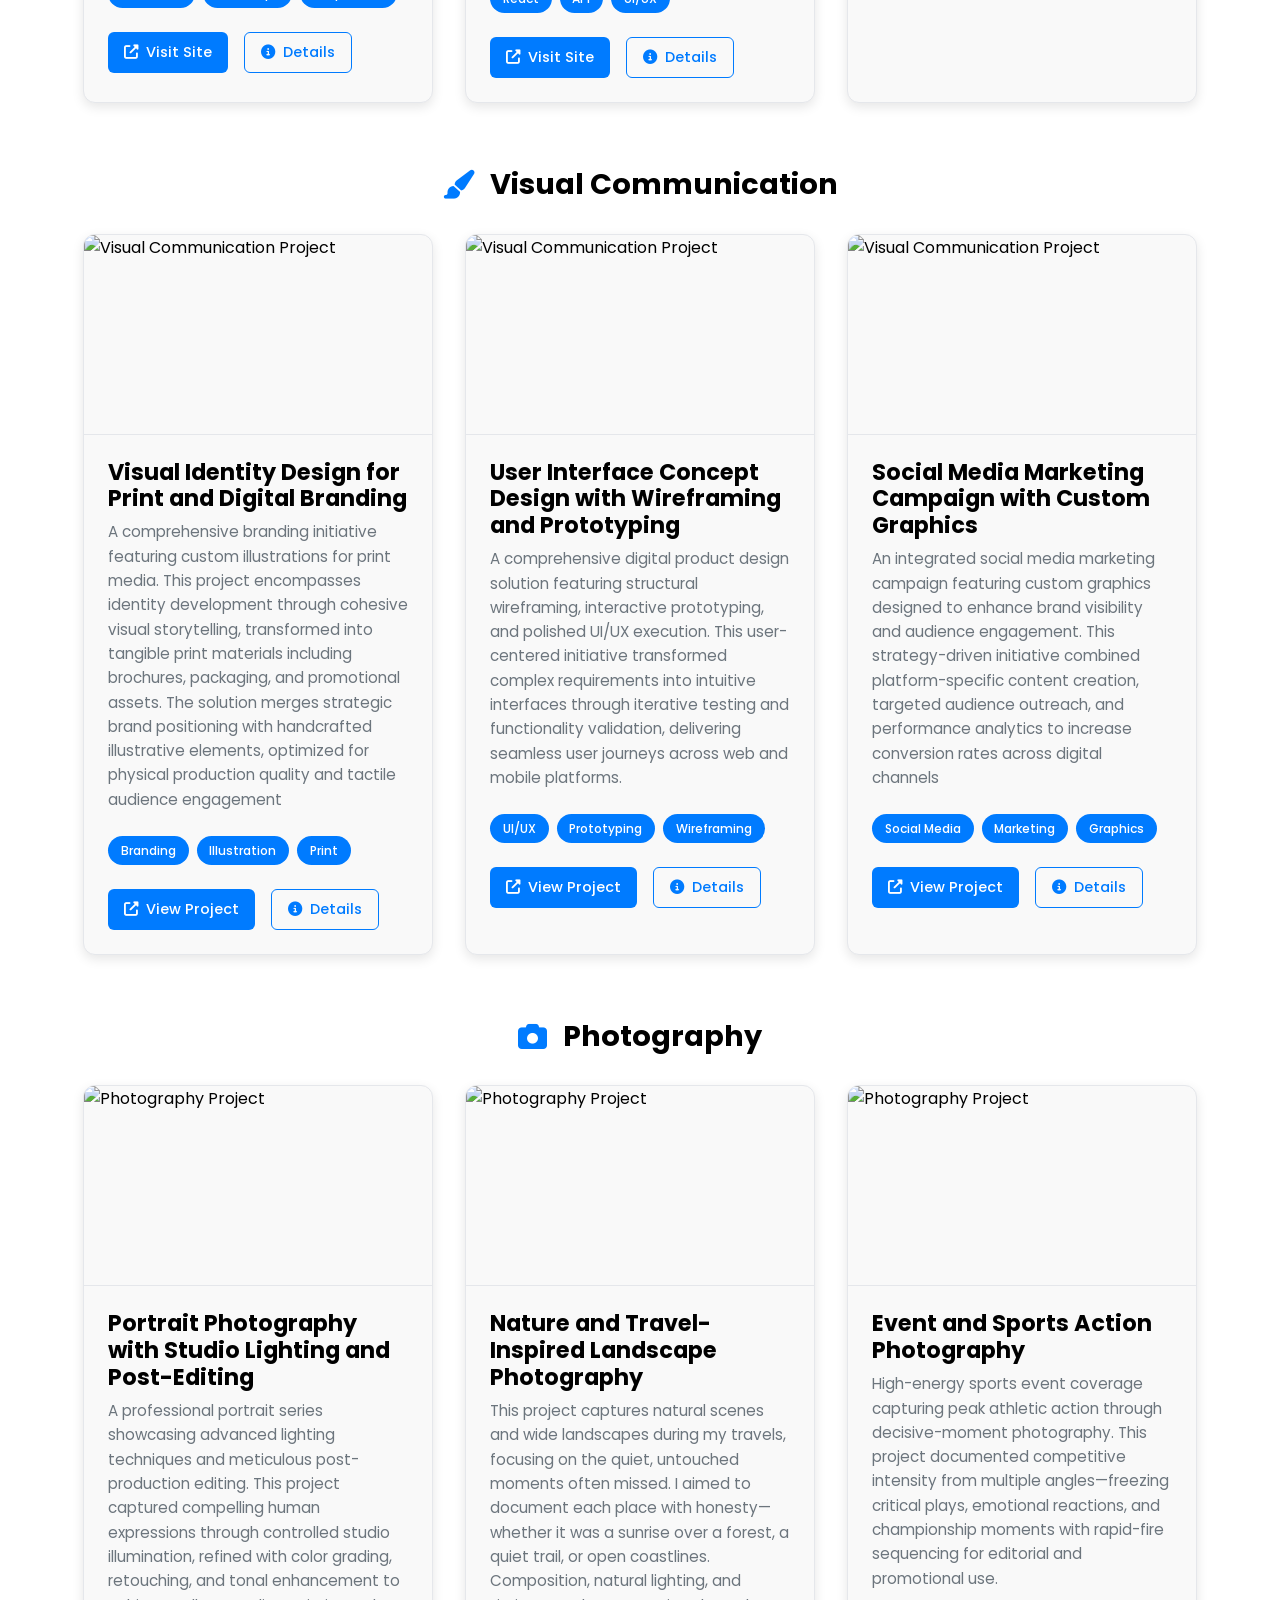
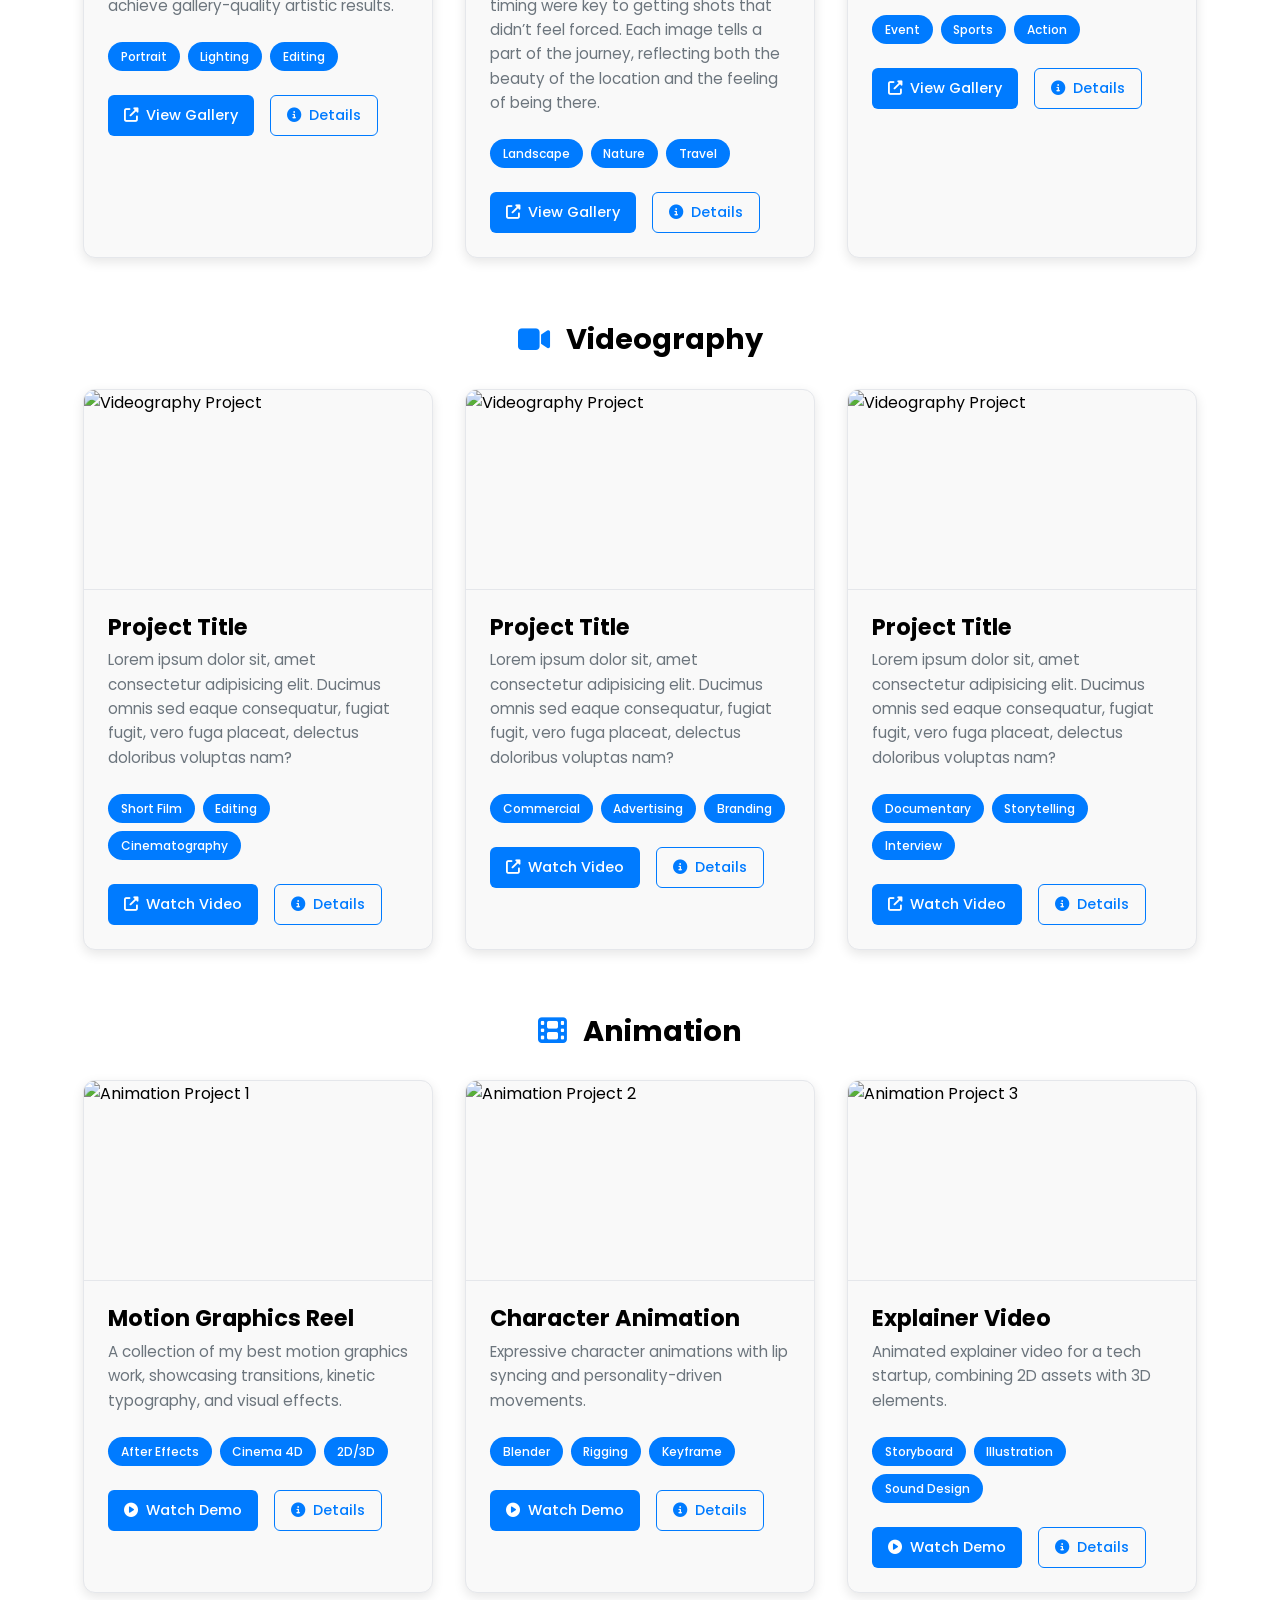
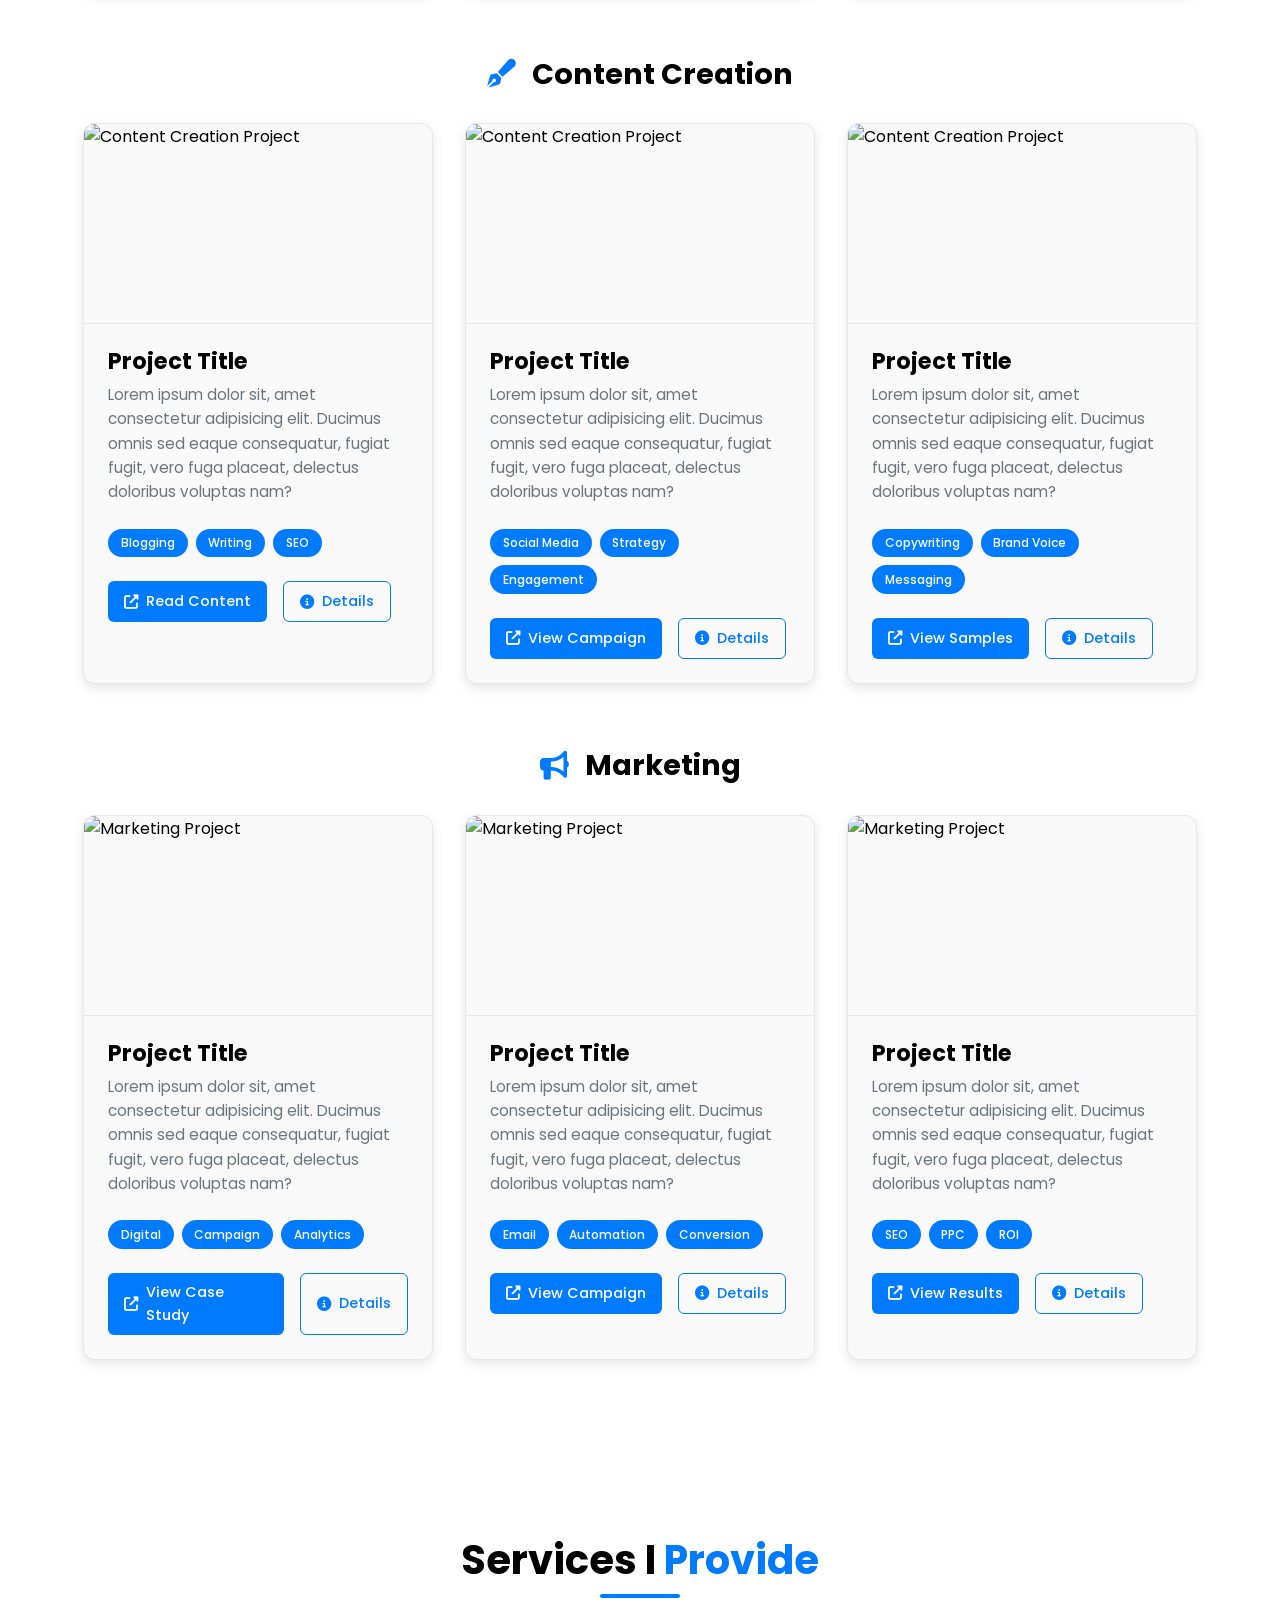
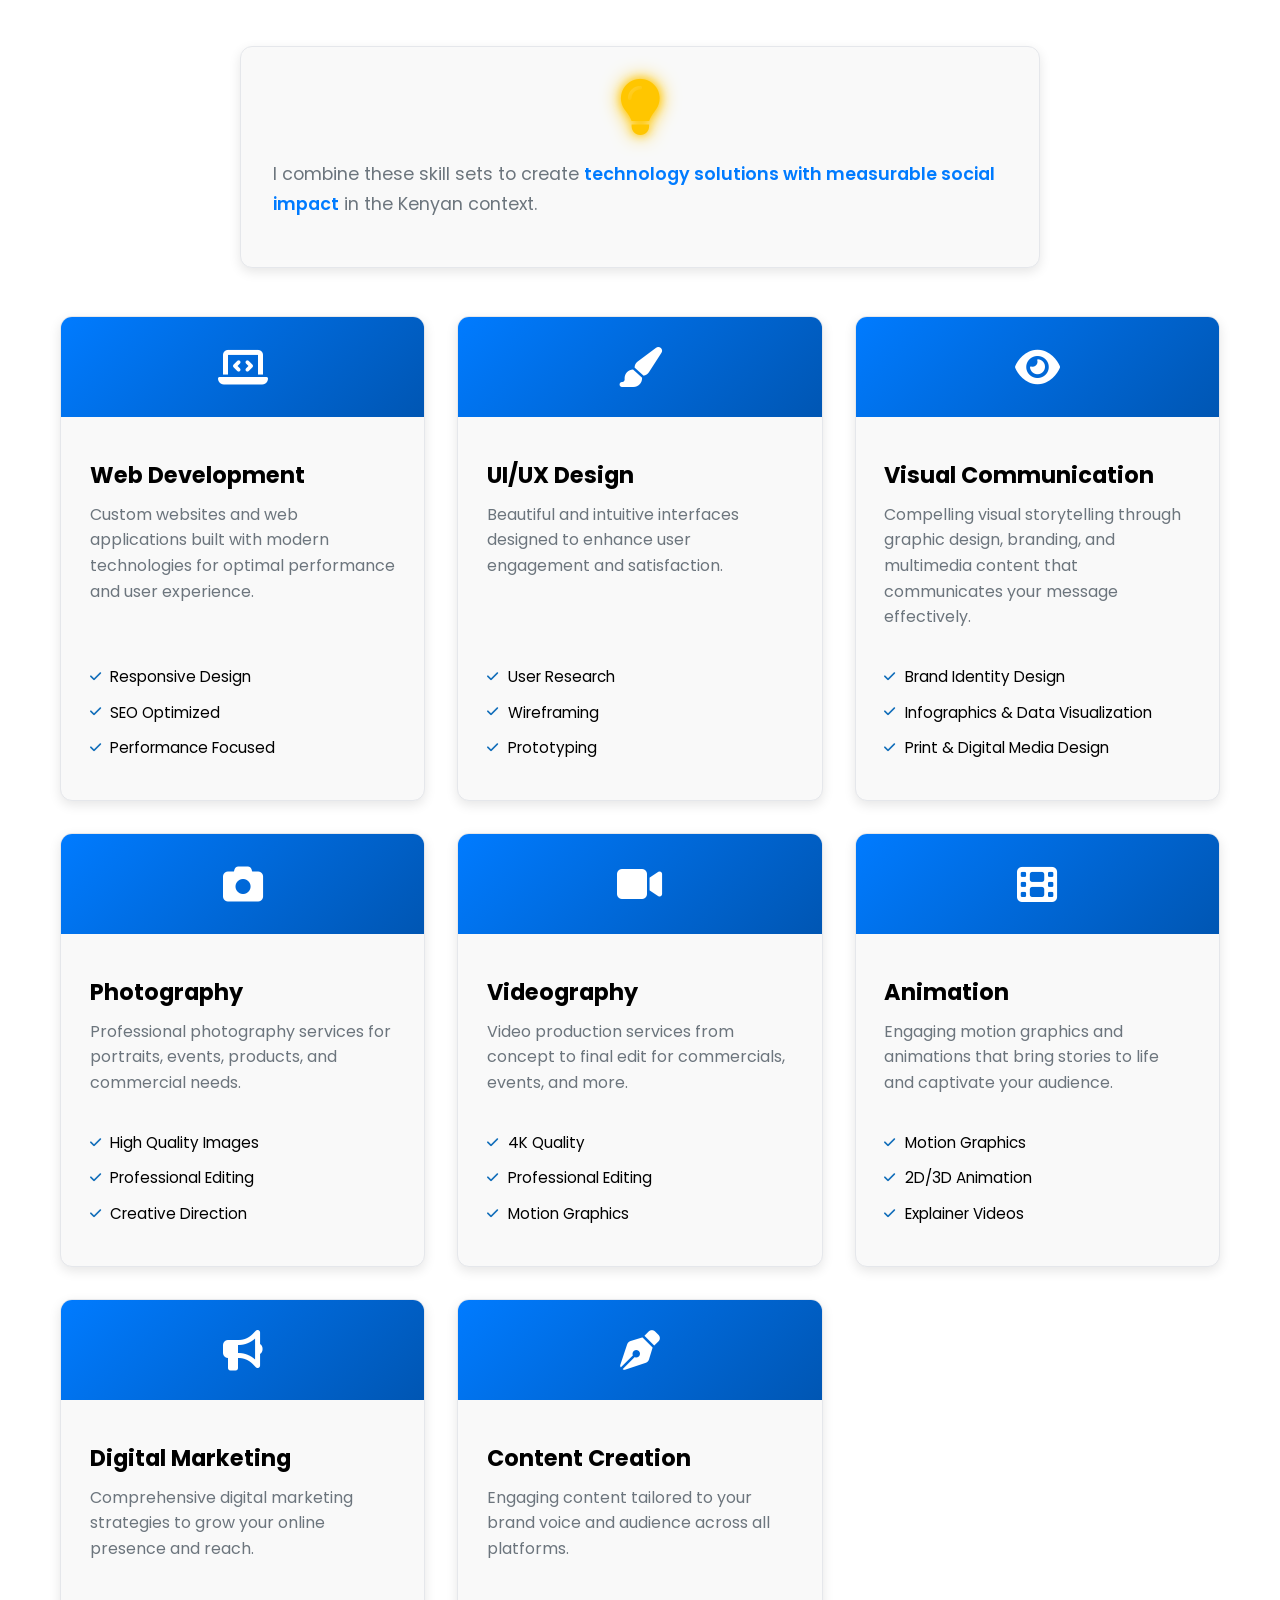
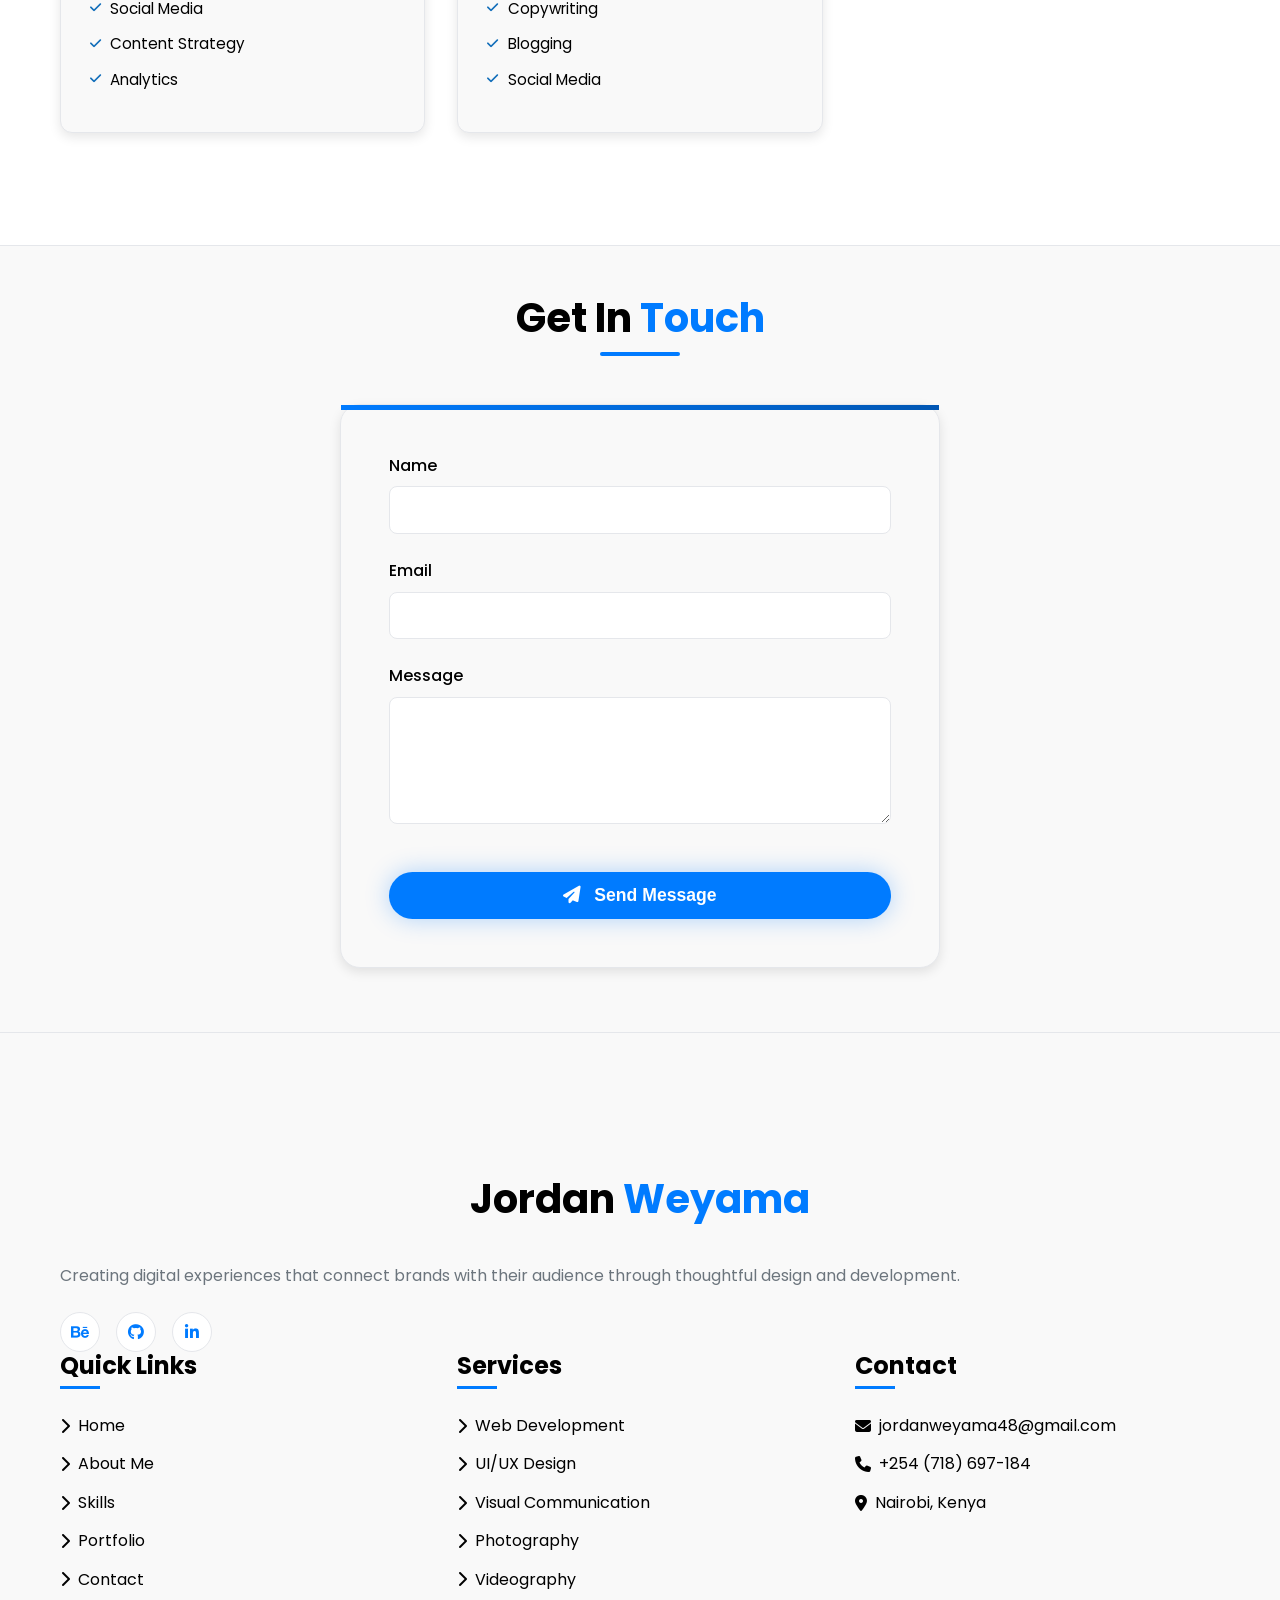
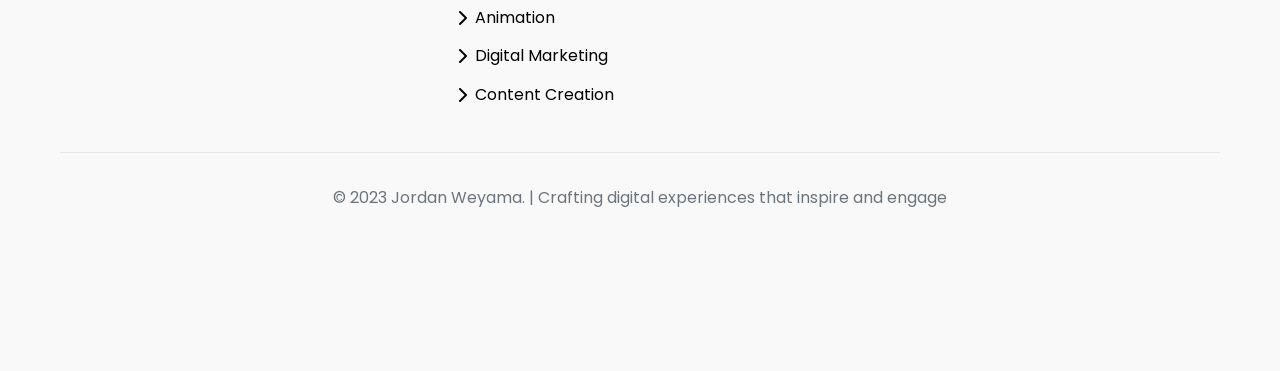
==== commit c4a11e6e: "Update index.html" ====
--- a/index.html
+++ b/index.html
@@ -7,6 +7,7 @@
     <link href="https://fonts.googleapis.com/css2?family=Poppins:wght@300;400;500;600;700&family=Inter:wght@400;500;700&display=swap" rel="stylesheet">
     <link rel="stylesheet" href="https://cdnjs.cloudflare.com/ajax/libs/font-awesome/6.4.0/css/all.min.css">
     <link rel="stylesheet" href="creative.css">
+    
 </head>
 <body>
 
@@ -260,108 +261,156 @@
         </div>
     </section>
 
-    <!-- Skills&Services Section -->
+    <!-- Skills & Services Section -->
     <section id="skills" class="container">
-        <h2 class="section-title">My <span>Skills&Services</span></h2>
+        <h2 class="section-title">My <span>Skills & Services</span></h2>
         <div class="skills-grid">
+
+            <!-- Design Category -->
             <div class="skill-category">
                 <h3><i class="fas fa-paint-brush"></i> Design</h3>
                 <ul class="skill-list">
                     <li>
-                        <div class="skill-name">
-                            <i class="fas fa-check-circle"></i>
-                            <span>UI/UX Design</span>
+                        <div class="skill-header">
+                            <div class="skill-name">
+                                <i class="fas fa-check-circle"></i>
+                                <span>UI/UX Design</span>
+                            </div>
+                            <div class="skill-percentage">80%</div>
                         </div>
                         <div class="skill-level">
-                            <div class="skill-level-bar" style="width: 95%"></div>
+                            <div class="skill-level-bar skill-level-bar--80"></div>
                         </div>
                     </li>
                     <li>
-                        <div class="skill-name">
-                            <i class="fas fa-check-circle"></i>
-                            <span>Brand Identity</span>
+                        <div class="skill-header">
+                            <div class="skill-name">
+                                <i class="fas fa-check-circle"></i>
+                                <span>Brand Identity</span>
+                            </div>
+                            <div class="skill-percentage">90%</div>
                         </div>
                         <div class="skill-level">
-                            <div class="skill-level-bar" style="width: 90%"></div>
+                            <div class="skill-level-bar skill-level-bar--90"></div>
                         </div>
                     </li>
                     <li>
-                        <div class="skill-name">
-                            <i class="fas fa-check-circle"></i>
-                            <span>Illustration</span>
+                        <div class="skill-header">
+                            <div class="skill-name">
+                                <i class="fas fa-check-circle"></i>
+                                <span>Illustration</span>
+                            </div>
+                            <div class="skill-percentage">85%</div>
                         </div>
                         <div class="skill-level">
-                            <div class="skill-level-bar" style="width: 85%"></div>
+                            <div class="skill-level-bar skill-level-bar--85"></div>
                         </div>
                     </li>
                 </ul>
             </div>
-            
+
+            <!-- Development Category -->
             <div class="skill-category">
                 <h3><i class="fas fa-code"></i> Development</h3>
                 <ul class="skill-list">
                     <li>
-                        <div class="skill-name">
-                            <i class="fas fa-check-circle"></i>
-                            <span>Front-End</span>
+                        <div class="skill-header">
+                            <div class="skill-name">
+                                <i class="fas fa-check-circle"></i>
+                                <span>Front-End</span>
+                            </div>
+                            <div class="skill-percentage">92%</div>
                         </div>
                         <div class="skill-level">
-                            <div class="skill-level-bar" style="width: 92%"></div>
+                            <div class="skill-level-bar skill-level-bar--92"></div>
                         </div>
                     </li>
                     <li>
-                        <div class="skill-name">
-                            <i class="fas fa-check-circle"></i>
-                            <span>WordPress</span>
+                        <div class="skill-header">
+                            <div class="skill-name">
+                                <i class="fas fa-check-circle"></i>
+                                <span>Back-End</span>
+                            </div>
+                            <div class="skill-percentage">85%</div>
                         </div>
                         <div class="skill-level">
-                            <div class="skill-level-bar" style="width: 88%"></div>
+                            <div class="skill-level-bar skill-level-bar--85"></div>
                         </div>
                     </li>
                     <li>
-                        <div class="skill-name">
-                            <i class="fas fa-check-circle"></i>
-                            <span>Responsive Design</span>
+                        <div class="skill-header">
+                            <div class="skill-name">
+                                <i class="fas fa-check-circle"></i>
+                                <span>WordPress</span>
+                            </div>
+                            <div class="skill-percentage">90%</div>
                         </div>
                         <div class="skill-level">
-                            <div class="skill-level-bar" style="width: 96%"></div>
+                            <div class="skill-level-bar skill-level-bar--90"></div>
+                        </div>
+                    </li>
+                    <li>
+                        <div class="skill-header">
+                            <div class="skill-name">
+                                <i class="fas fa-check-circle"></i>
+                                <span>Responsive Design</span>
+                            </div>
+                            <div class="skill-percentage">95%</div>
+                        </div>
+                        <div class="skill-level">
+                            <div class="skill-level-bar skill-level-bar--95"></div>
                         </div>
                     </li>
                 </ul>
             </div>
-            
+
+            <!-- Multimedia Category -->
             <div class="skill-category">
                 <h3><i class="fas fa-video"></i> Multimedia</h3>
                 <ul class="skill-list">
                     <li>
-                        <div class="skill-name">
-                            <i class="fas fa-check-circle"></i>
-                            <span>Video Production</span>
+                        <div class="skill-header">
+                            <div class="skill-name">
+                                <i class="fas fa-check-circle"></i>
+                                <span>Video Production</span>
+                            </div>
+                            <div class="skill-percentage">90%</div>
                         </div>
                         <div class="skill-level">
-                            <div class="skill-level-bar" style="width: 85%"></div>
+                            <div class="skill-level-bar skill-level-bar--90"></div>
                         </div>
                     </li>
                     <li>
-                        <div class="skill-name">
-                            <i class="fas fa-check-circle"></i>
-                            <span>Motion Graphics</span>
+                        <div class="skill-header">
+                            <div class="skill-name">
+                                <i class="fas fa-check-circle"></i>
+                                <span>Motion Graphics</span>
+                            </div>
+                            <div class="skill-percentage">80%</div>
                         </div>
                         <div class="skill-level">
-                            <div class="skill-level-bar" style="width: 80%"></div>
+                            <div class="skill-level-bar skill-level-bar--80"></div>
                         </div>
                     </li>
                     <li>
-                        <div class="skill-name">
-                            <i class="fas fa-check-circle"></i>
-                            <span>Photography</span>
+                        <div class="skill-header">
+                            <div class="skill-name">
+                                <i class="fas fa-check-circle"></i>
+                                <span>Photography</span>
+                            </div>
+                            <div class="skill-percentage">90%</div>
                         </div>
                         <div class="skill-level">
-                            <div class="skill-level-bar" style="width: 90%"></div>
+                            <div class="skill-level-bar skill-level-bar--90"></div>
                         </div>
                     </li>
                 </ul>
             </div>
+        </div>
+        
+        <div class="skills-note">
+            <h3 class="section-title">Professional Skills <span>Overview</span></h3>
+            <p>This section showcases my expertise across design, development, and multimedia disciplines. Hover over any skill to see the exact proficiency percentage.</p>
         </div>
     </section>
 
@@ -999,9 +1048,9 @@
                 </div>
             </div>
 
-            <!-- Visual Communication Service Card -->
-<div class="service-card" id="Visual Communication">
-    <div class="service-icon" style="background: linear-gradient(135deg, #007BFF,);">
+<!-- Visual Communication Service Card -->
+<div class="service-card" id="visual-communication">
+    <div class="service-icon gradient-blue">
         <i class="fas fa-eye"></i>
     </div>
     <div class="service-content">
@@ -1016,44 +1065,46 @@
         </ul>
     </div>
 </div>
-            
-            <div class="service-card" id="Photography">
-                <div class="service-icon">
-                    <i class="fas fa-camera"></i>
-                </div>
-                <div class="service-content">
-                    <h3 class="service-name">Photography</h3>
-                    <p class="service-desc">
-                        Professional photography services for portraits, events, products, and commercial needs.
-                    </p>
-                    <ul class="service-features">
-                        <li><i class="fas fa-check"></i> High Quality Images</li>
-                        <li><i class="fas fa-check"></i> Professional Editing</li>
-                        <li><i class="fas fa-check"></i> Creative Direction</li>
-                    </ul>
-                </div>
-            </div>
-            
-            <div class="service-card" id="Videography">
-                <div class="service-icon">
-                    <i class="fas fa-video"></i>
-                </div>
-                <div class="service-content">
-                    <h3 class="service-name">Videography</h3>
-                    <p class="service-desc">
-                        Video production services from concept to final edit for commercials, events, and more.
-                    </p>
-                    <ul class="service-features">
-                        <li><i class="fas fa-check"></i> 4K Quality</li>
-                        <li><i class="fas fa-check"></i> Professional Editing</li>
-                        <li><i class="fas fa-check"></i> Motion Graphics</li>
-                    </ul>
-                </div>
-            </div>
-
-            <!-- Animation Service Card -->
-<div class="service-card" id="Animation">
-    <div class="service-icon" style="background: linear-gradient(135deg, #007BFF);">
+
+<!-- Photography Service Card -->
+<div class="service-card" id="photography">
+    <div class="service-icon">
+        <i class="fas fa-camera"></i>
+    </div>
+    <div class="service-content">
+        <h3 class="service-name">Photography</h3>
+        <p class="service-desc">
+            Professional photography services for portraits, events, products, and commercial needs.
+        </p>
+        <ul class="service-features">
+            <li><i class="fas fa-check"></i> High Quality Images</li>
+            <li><i class="fas fa-check"></i> Professional Editing</li>
+            <li><i class="fas fa-check"></i> Creative Direction</li>
+        </ul>
+    </div>
+</div>
+
+<!-- Videography Service Card -->
+<div class="service-card" id="videography">
+    <div class="service-icon">
+        <i class="fas fa-video"></i>
+    </div>
+    <div class="service-content">
+        <h3 class="service-name">Videography</h3>
+        <p class="service-desc">
+            Video production services from concept to final edit for commercials, events, and more.
+        </p>
+        <ul class="service-features">
+            <li><i class="fas fa-check"></i> 4K Quality</li>
+            <li><i class="fas fa-check"></i> Professional Editing</li>
+            <li><i class="fas fa-check"></i> Motion Graphics</li>
+        </ul>
+    </div>
+</div>
+
+<!-- Animation Service Card -->
+<div class="service-card" id="animation">
+    <div class="service-icon gradient-blue">
         <i class="fas fa-film"></i>
     </div>
     <div class="service-content">
@@ -1068,6 +1119,7 @@
         </ul>
     </div>
 </div>
+
             
             <div class="service-card" id="Digital Marketing">
                 <div class="service-icon">
@@ -1138,74 +1190,75 @@
 </section>
 
 <!-- Thank You Container (initially hidden) -->
-<div id="thank-you-container" class="thank-you-container" style="display: none;">
+<div id="thank-you-container" class="thank-you-container hidden">
     <h1>Thank You! 🙏</h1>
     <p>Your message has been sent successfully. 👍</p>
     <p>I will get back to you as soon as possible. 😊</p>
     <a href="#" id="go-back-btn" class="btn">Send another Message</a>
 </div>
 
-
+    <footer>
         <div class="container">
             <div class="footer-content">
                 <div class="footer-about">
                     <div class="footer-logo">
-                        <i class="fas fa-sparkle"></i> <h2>Jordan <span>Weyama</span></h3>
+                        <i class="fas fa-sparkle"></i>
+                        <h2>Jordan <span>Weyama</span></h2>
                     </div>
                     <p>Creating digital experiences that connect brands with their audience through thoughtful design and development.</p>
                     <div class="social-links">
-                        <a href="https://www.behance.net/jordanweyama" target="_blank" rel="noopener noreferrer">
-        <i class="fab fa-behance"></i>
-    </a>
-                            <a href="https://github.com/jordanweyama" target="_blank" rel="noopener noreferrer">
-        <i class="fab fa-github"></i>
-    </a>
-                            <a href="https://www.linkedin.com/in/jordan-weyama-334110160/" target="_blank" rel="noopener noreferrer">
-        <i class="fab fa-linkedin-in"></i>
-    </a>
-</div>
-                </div>
-                
+                        <a href="https://www.behance.net/jordanweyama" target="_blank" rel="noopener noreferrer" aria-label="Behance">
+                            <i class="fab fa-behance"></i>
+                        </a>
+                        <a href="https://github.com/jordanweyama" target="_blank" rel="noopener noreferrer" aria-label="GitHub">
+                            <i class="fab fa-github"></i>
+                        </a>
+                        <a href="https://www.linkedin.com/in/jordan-weyama-334110160/" target="_blank" rel="noopener noreferrer" aria-label="LinkedIn">
+                            <i class="fab fa-linkedin-in"></i>
+                        </a>
+                    </div>
+                </div>
+            </div>
+            
+            <div class="footer-content footer-horizontal">
                 <div class="footer-links">
                     <h3>Quick Links</h3>
                     <ul>
-                        <li><a href="#"><i class="fas fa-chevron-right" onclick="window.location.href='#home'"></i> Home</a></li>
-                        <li><a href="#about"><i class="fas fa-chevron-right" onclick="window.location.href='#about'"></i></i> About Me</a></li>
-                        <li><a href="#skills"><i class="fas fa-chevron-right" onclick="window.location.href='#skills'"></i> Skills</a></li>
-                        <li><a href="#portfolio"><i class="fas fa-chevron-right" onclick="window.location.href='#portfolio'"></i> Portfolio</a></li>
-                        <li><a href="#contact"><i class="fas fa-chevron-right" onclick="window.location.href='#contact'"></i> Contact</a></li>
+                        <li><a href="#home"><i class="fas fa-chevron-right"></i> Home</a></li>
+                        <li><a href="#about"><i class="fas fa-chevron-right"></i> About Me</a></li>
+                        <li><a href="#skills"><i class="fas fa-chevron-right"></i> Skills</a></li>
+                        <li><a href="#portfolio"><i class="fas fa-chevron-right"></i> Portfolio</a></li>
+                        <li><a href="#contact"><i class="fas fa-chevron-right"></i> Contact</a></li>
                     </ul>
                 </div>
                 
                 <div class="footer-links">
                     <h3>Services</h3>
-                    <ul>
-                        <li><a href="#web-development"><i class="fas fa-chevron-right"></i> Web Development</a></li>
-                        <li><a href="#UI/UX Design"><i class="fas fa-chevron-right"></i> UI/UX Design</a></li>
-                        <li><a href="#Visual Communication"><i class="fas fa-chevron-right"></i> Visual Communication</a></li>
-                        <li><a href="#Photography"><i class="fas fa-chevron-right"></i> Photography</a></li>
-                        <li><a href="#Videography"><i class="fas fa-chevron-right"></i> Videography</a></li>
-                        <li><a href="#Animation"><i class="fas fa-chevron-right"></i> Animation</a></li>
-                        <li><a href="#Digital Marketing"><i class="fas fa-chevron-right"></i> Digital Marketing</a></li>
-                        <li><a href="#Content Creation"><i class="fas fa-chevron-right"></i> Content Creation</a></li>
-                    </ul>
+<ul>
+    <li><a href="#web-development" class="no-smooth-scroll"><i class="fas fa-chevron-right"></i> Web Development</a></li>
+    <li><a href="#ui-ux-design" class="no-smooth-scroll"><i class="fas fa-chevron-right"></i> UI/UX Design</a></li>
+    <li><a href="#visual-communication" class="no-smooth-scroll"><i class="fas fa-chevron-right"></i> Visual Communication</a></li>
+    <li><a href="#photography" class="no-smooth-scroll"><i class="fas fa-chevron-right"></i> Photography</a></li>
+    <li><a href="#videography" class="no-smooth-scroll"><i class="fas fa-chevron-right"></i> Videography</a></li>
+    <li><a href="#animation" class="no-smooth-scroll"><i class="fas fa-chevron-right"></i> Animation</a></li>
+    <li><a href="#digital-marketing" class="no-smooth-scroll"><i class="fas fa-chevron-right"></i> Digital Marketing</a></li>
+    <li><a href="#content-creation" class="no-smooth-scroll"><i class="fas fa-chevron-right"></i> Content Creation</a></li>
+</ul>
                 </div>
                 
                 <div class="footer-links">
                     <h3>Contact</h3>
                     <ul>
-                        <li><a href="#contact"><i class="fas fa-envelope"></i> jordanweyama48@gmail.com</a></li>
-                        <li><a href="#contact"><i class="fas fa-phone"></i> +254 (718) 697-184</a></li>
-                        <li><a href="#contact"><i class="fas fa-map-marker-alt"></i> Nairobi Kenya</a></li>
+                        <li><a href="mailto:jordanweyama48@gmail.com"><i class="fas fa-envelope"></i> jordanweyama48@gmail.com</a></li>
+                        <li><a href="tel:+254718697184"><i class="fas fa-phone"></i> +254 (718) 697-184</a></li>
+                        <li><a href="#"><i class="fas fa-map-marker-alt"></i> Nairobi, Kenya</a></li>
                     </ul>
                 </div>
             </div>
-
-        <div class="container">
+            
             <div class="footer-content">
-                            
                 <div class="copyright">
-                    <p>© 2020 Jordan Weyama. | Crafting digital experiences that inspire and engage</p>
+                    <p>© 2023 Jordan Weyama. | Crafting digital experiences that inspire and engage</p>
                 </div>
             </div>
         </div>
@@ -1365,6 +1418,28 @@
                 }
             }());
         }
+
+                // Add animation to skill bars when they come into view
+        document.addEventListener('DOMContentLoaded', function() {
+            const skillBars = document.querySelectorAll('.skill-level-bar');
+            
+            const observer = new IntersectionObserver((entries) => {
+                entries.forEach(entry => {
+                    if (entry.isIntersecting) {
+                        const bar = entry.target;
+                        const width = bar.style.width;
+                        bar.style.width = '0';
+                        setTimeout(() => {
+                            bar.style.width = width;
+                        }, 100);
+                    }
+                });
+            }, { threshold: 0.5 });
+            
+            skillBars.forEach(bar => {
+                observer.observe(bar);
+            });
+        });
 
         // Form submission handling
         document.addEventListener('DOMContentLoaded', function() {
@@ -1454,4 +1529,4 @@
         }    
     </style>
 </body>
-</html>+</html>
